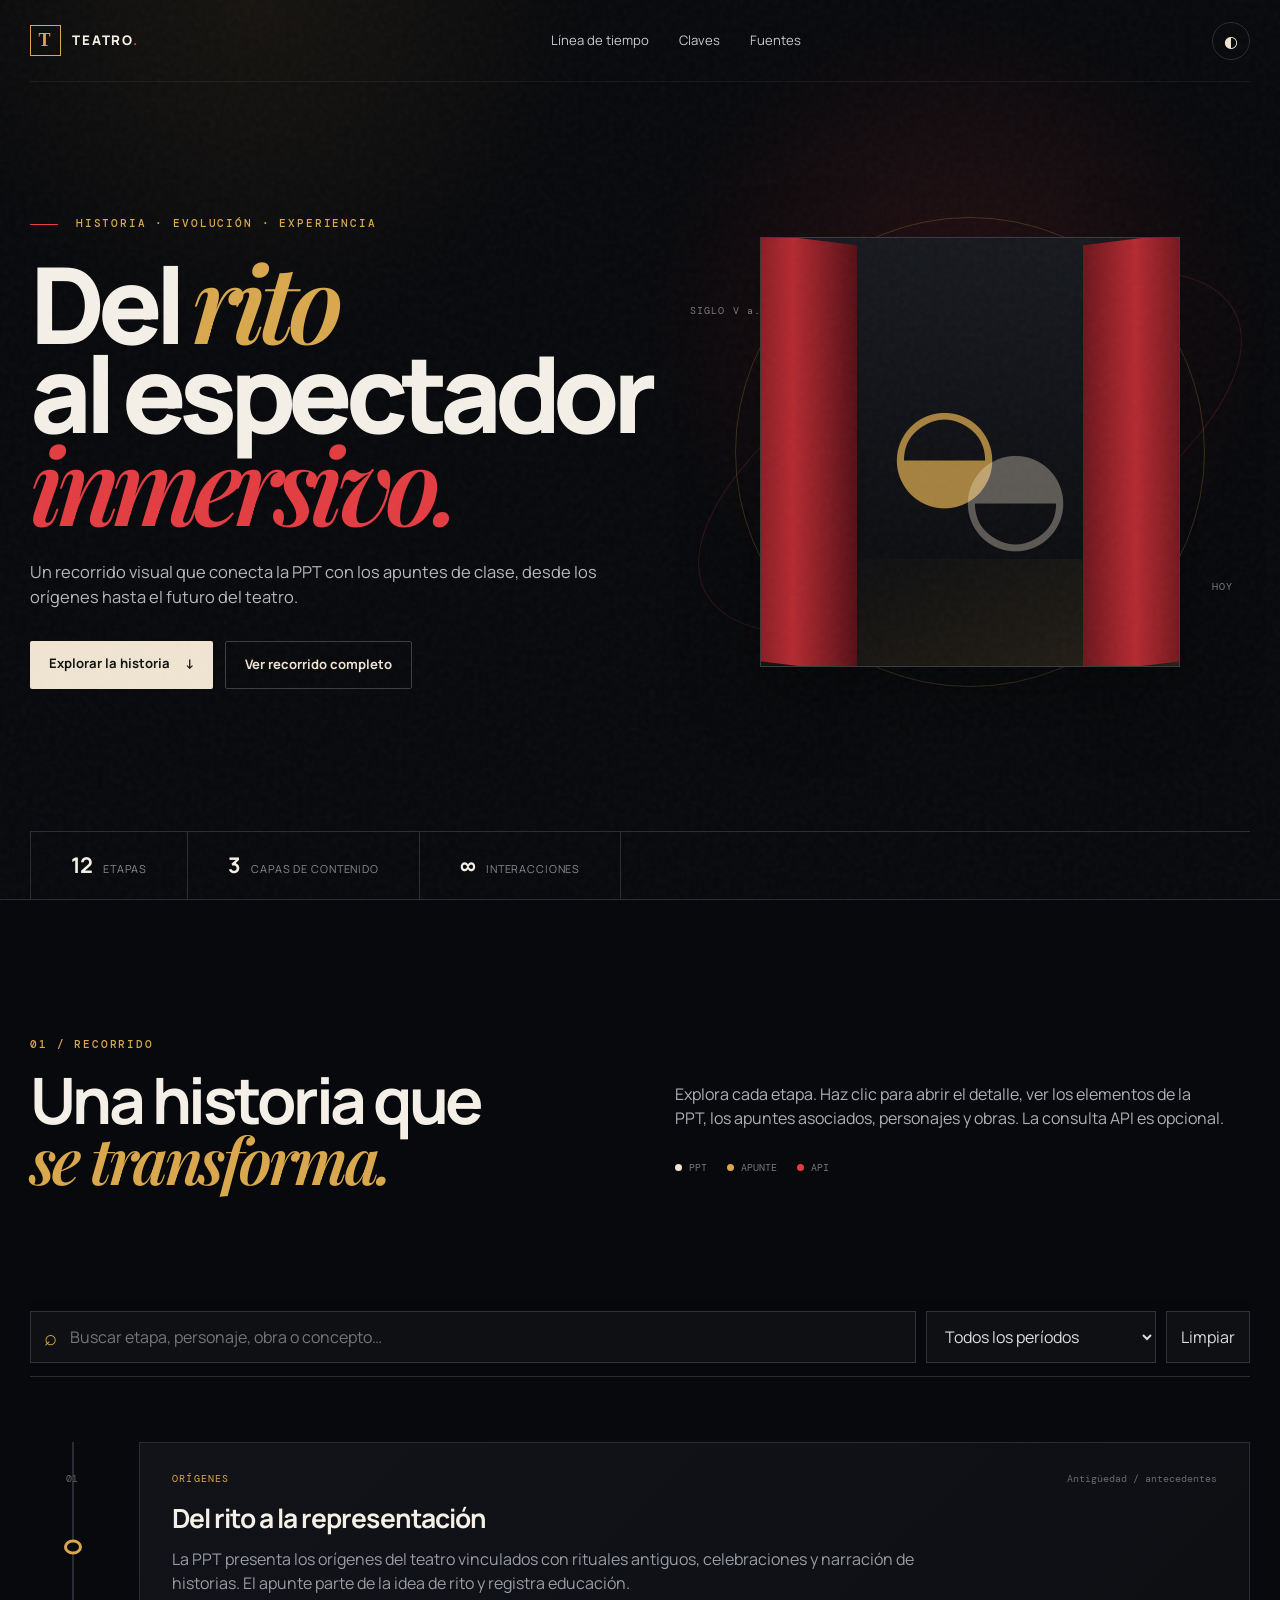
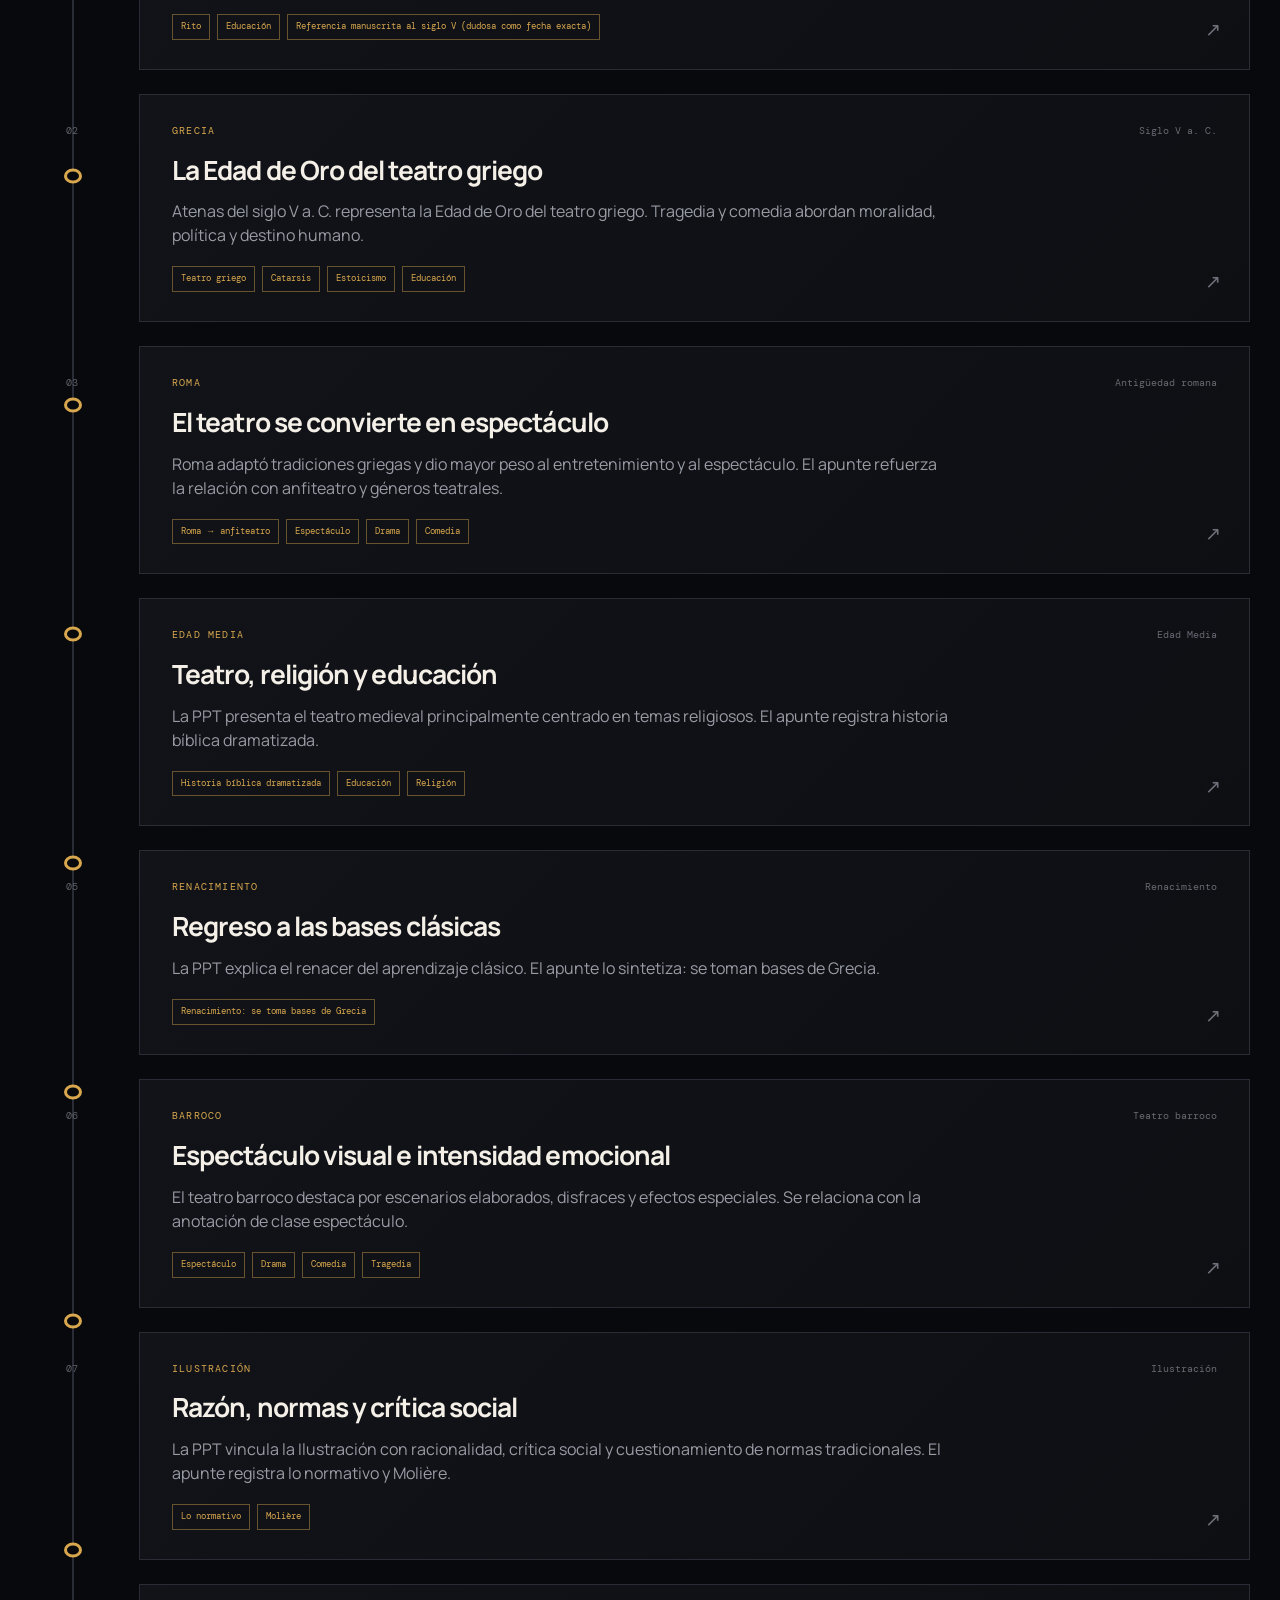
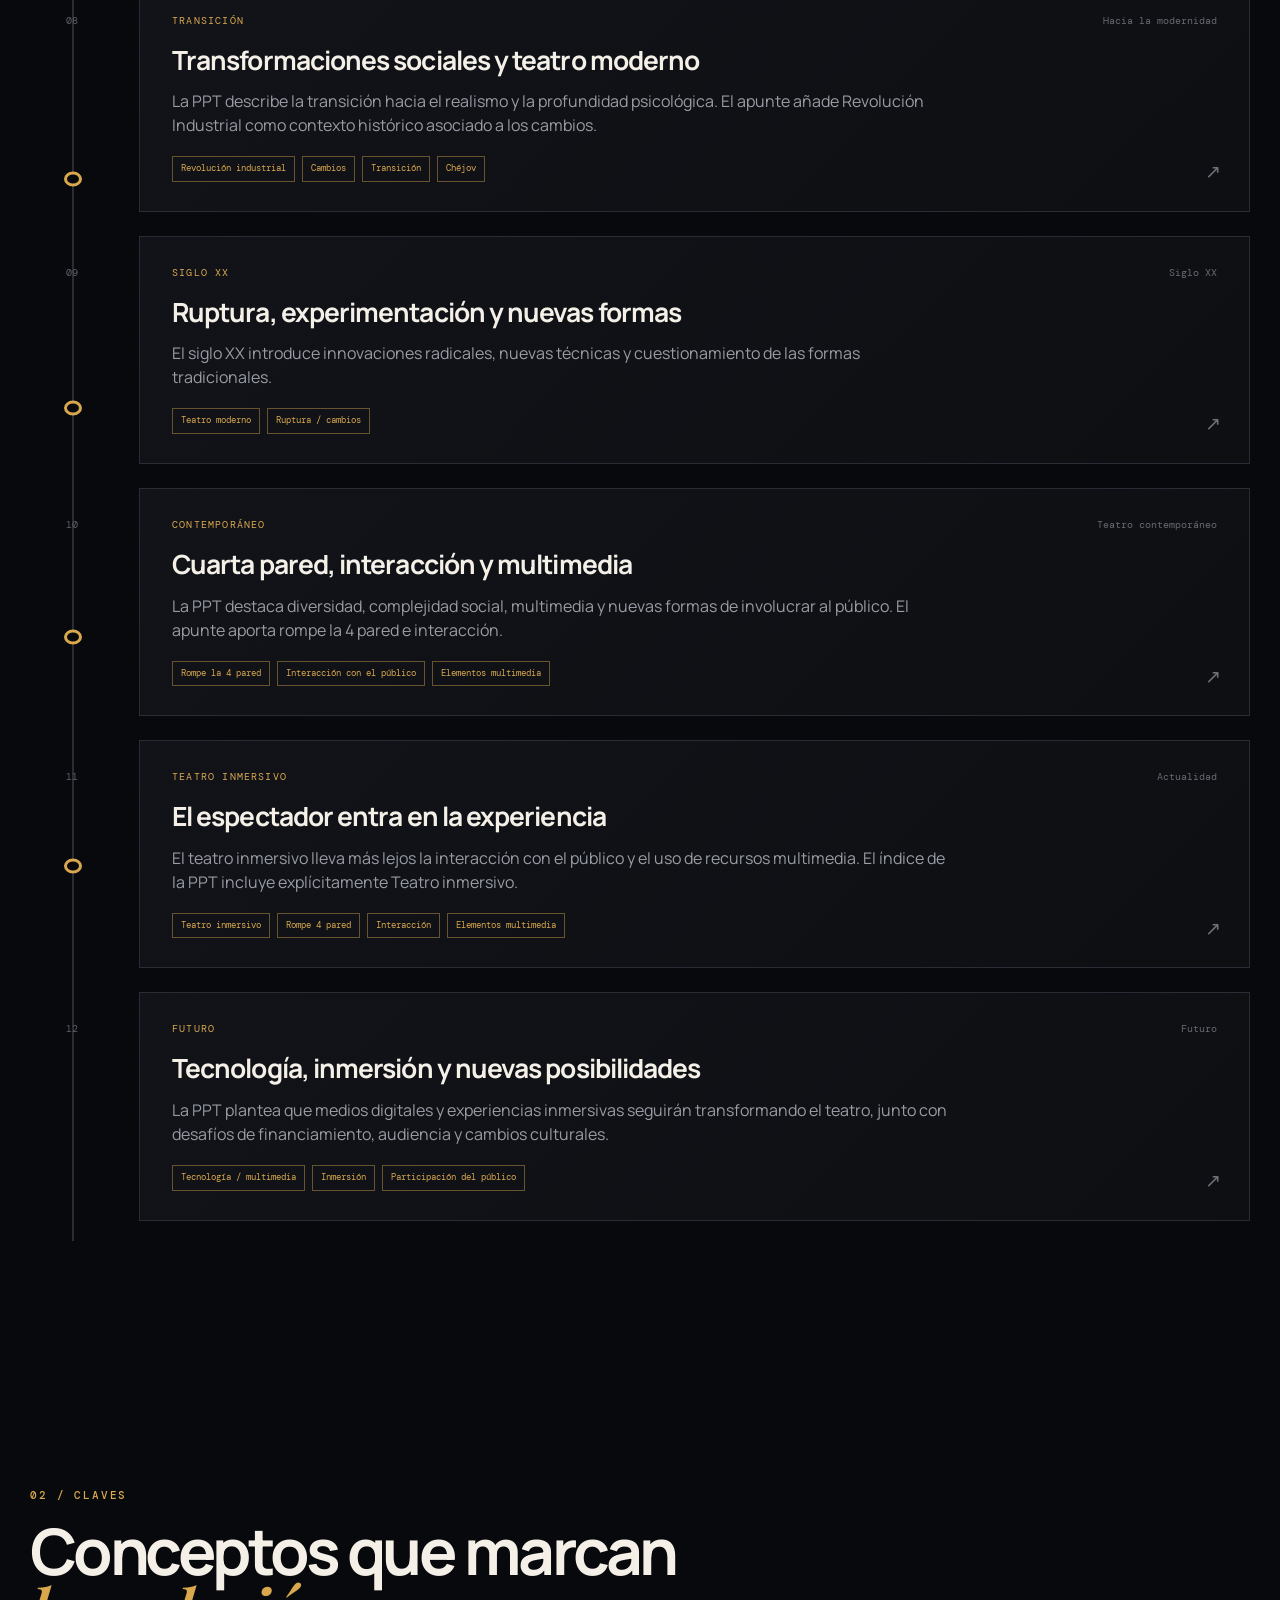
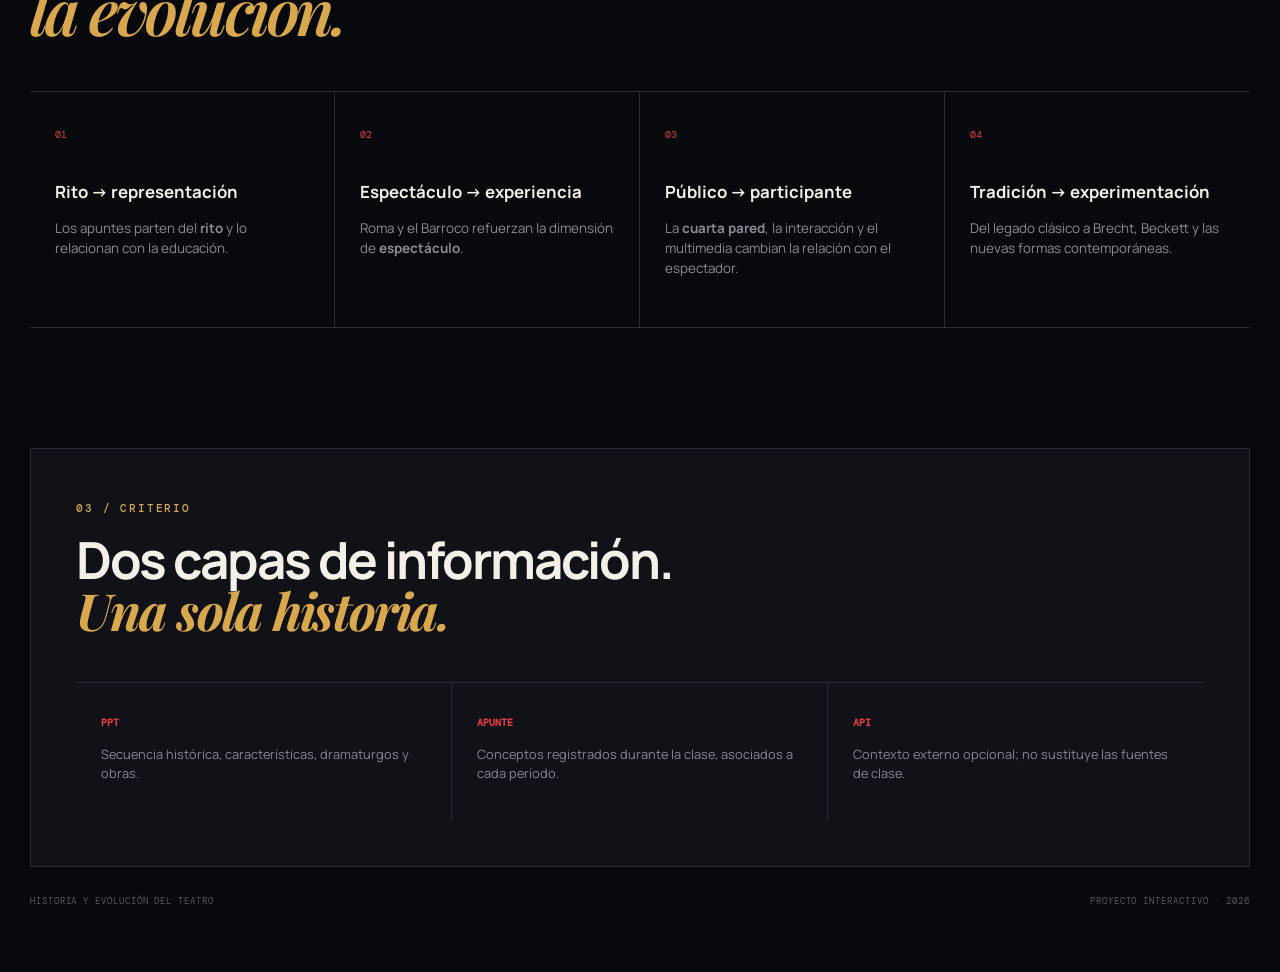
==== index.html @ 328ebe84 "Conectar nueva interfaz con motor interactivo profesional" ====
<!doctype html>
<html lang="es">
<head><meta charset="utf-8"><meta name="viewport" content="width=device-width,initial-scale=1"><meta name="theme-color" content="#0b0d12"><meta name="description" content="Línea de tiempo interactiva sobre la historia y evolución del teatro."><title>Teatro · Historia y evolución</title><link rel="stylesheet" href="styles.css"></head>
<body><div class="noise"></div>
<header class="hero"><nav class="nav wrap"><a class="brand" href="#inicio"><span class="brand-mark">T</span><span>TEATRO<span class="brand-dot">.</span></span></a><div class="nav-links"><a href="#linea">Línea de tiempo</a><a href="#claves">Claves</a><a href="#fuentes">Fuentes</a></div><button class="theme-btn" id="themeBtn">◐</button></nav><div class="hero-inner wrap" id="inicio"><div class="hero-copy"><div class="kicker"><span></span> HISTORIA · EVOLUCIÓN · EXPERIENCIA</div><h1>Del <em>rito</em><br>al espectador<br><strong>inmersivo.</strong></h1><p>Un recorrido visual que conecta la PPT con los apuntes de clase, desde los orígenes hasta el futuro del teatro.</p><div class="hero-actions"><a class="primary" href="#linea">Explorar la historia <span>↓</span></a><button class="secondary" id="startBtn">Ver recorrido completo</button></div></div><div class="hero-art" aria-hidden="true"><div class="orbit orbit-a"></div><div class="orbit orbit-b"></div><div class="stage"><div class="curtain left"></div><div class="curtain right"></div><div class="mask mask-1">◒</div><div class="mask mask-2">◓</div><div class="stage-floor"></div></div><div class="art-label label-a">SIGLO V a. C.</div><div class="art-label label-b">HOY</div></div></div><div class="hero-meta wrap"><div><b>12</b><span>etapas</span></div><div><b>3</b><span>capas de contenido</span></div><div><b>∞</b><span>interacciones</span></div></div></header>
<main><section class="intro wrap" id="linea"><div><span class="section-no">01 / RECORRIDO</span><h2>Una historia que<br><em>se transforma.</em></h2></div><div class="intro-text"><p>Explora cada etapa. Haz clic para abrir el detalle, ver los elementos de la PPT, los apuntes asociados, personajes y obras. La consulta API es opcional.</p><div class="legend"><span><i class="dot ppt"></i>PPT</span><span><i class="dot note"></i>Apunte</span><span><i class="dot link"></i>API</span></div></div></section>
<section class="explorer wrap"><div class="toolbar"><div class="search-box"><span>⌕</span><input id="search" type="search" placeholder="Buscar etapa, personaje, obra o concepto…"></div><select id="periodFilter"><option value="all">Todos los períodos</option></select><button class="clear-btn" id="clearBtn">Limpiar</button></div><div class="timeline-shell"><div class="timeline-track"><div class="track-line"></div><div class="track-progress" id="trackProgress"></div><div id="markers"></div></div><div id="cards" class="timeline-list"></div></div><div id="empty" class="empty" hidden><span>∅</span><h3>No encontramos ese concepto</h3><p>Prueba con Grecia, Molière, Chéjov, cuarta pared o inmersivo.</p></div></section>
<section class="claves wrap" id="claves"><div class="section-head"><span class="section-no">02 / CLAVES</span><h2>Conceptos que marcan<br><em>la evolución.</em></h2></div><div class="key-grid"><article><span class="key-icon">01</span><h3>Rito → representación</h3><p>Los apuntes parten del <strong>rito</strong> y lo relacionan con la educación.</p></article><article><span class="key-icon">02</span><h3>Espectáculo → experiencia</h3><p>Roma y el Barroco refuerzan la dimensión de <strong>espectáculo</strong>.</p></article><article><span class="key-icon">03</span><h3>Público → participante</h3><p>La <strong>cuarta pared</strong>, la interacción y el multimedia cambian la relación con el espectador.</p></article><article><span class="key-icon">04</span><h3>Tradición → experimentación</h3><p>Del legado clásico a Brecht, Beckett y las nuevas formas contemporáneas.</p></article></div></section>
<section class="sources wrap" id="fuentes"><div class="source-card"><span class="section-no">03 / CRITERIO</span><h2>Dos capas de información.<br><em>Una sola historia.</em></h2><div class="source-cols"><div><b>PPT</b><p>Secuencia histórica, características, dramaturgos y obras.</p></div><div><b>APUNTE</b><p>Conceptos registrados durante la clase, asociados a cada período.</p></div><div><b>API</b><p>Contexto externo opcional; no sustituye las fuentes de clase.</p></div></div></div><footer><span>HISTORIA Y EVOLUCIÓN DEL TEATRO</span><span>PROYECTO INTERACTIVO · 2026</span></footer></section></main>
<div id="modal" class="modal" aria-hidden="true"><div class="modal-box"><button id="close" class="close">×</button><div id="modalContent"></div></div></div><script src="app.js.tmp"></script></body></html>
---- styles.css ----
@import url('https://fonts.googleapis.com/css2?family=DM+Mono:wght@400;500&family=Manrope:wght@400;500;600;700;800&family=Playfair+Display:ital,wght@0,600;0,700;1,600;1,700&display=swap');
:root{--bg:#08090c;--panel:#101217;--panel2:#151820;--ink:#f4f0e8;--muted:#a7a9b1;--line:#292c34;--red:#e33d42;--gold:#d9a84e;--cream:#f0e5d2;--green:#83b89a;--max:1220px;--shadow:0 25px 70px rgba(0,0,0,.35)}
*{box-sizing:border-box}html{scroll-behavior:smooth}body{margin:0;background:var(--bg);color:var(--ink);font-family:Manrope,system-ui,sans-serif;line-height:1.5}.noise{position:fixed;inset:0;pointer-events:none;opacity:.035;z-index:20;background-image:url("data:image/svg+xml,%3Csvg viewBox='0 0 180 180' xmlns='http://www.w3.org/2000/svg'%3E%3Cfilter id='n'%3E%3CfeTurbulence type='fractalNoise' baseFrequency='.85' numOctaves='4' stitchTiles='stitch'/%3E%3C/filter%3E%3Crect width='100%25' height='100%25' filter='url(%23n)'/%3E%3C/svg%3E")}.wrap{width:min(var(--max),calc(100% - 48px));margin:auto}a{color:inherit;text-decoration:none}button,input,select{font:inherit}.hero{min-height:100vh;background:radial-gradient(circle at 75% 36%,rgba(227,61,66,.14),transparent 28%),radial-gradient(circle at 20% 0%,rgba(217,168,78,.07),transparent 25%);border-bottom:1px solid var(--line);position:relative;overflow:hidden}.nav{height:82px;display:flex;align-items:center;justify-content:space-between;border-bottom:1px solid rgba(255,255,255,.06)}.brand{display:flex;align-items:center;gap:11px;font-weight:800;letter-spacing:.14em;font-size:.83rem}.brand-mark{display:grid;place-items:center;width:31px;height:31px;border:1px solid var(--gold);color:var(--gold);font-family:Georgia,serif;font-size:18px}.brand-dot{color:var(--red)}.nav-links{display:flex;gap:30px;color:#c7c8ce;font-size:.82rem}.nav-links a:hover{color:var(--gold)}.theme-btn{border:1px solid var(--line);background:transparent;color:var(--cream);border-radius:50%;width:38px;height:38px;cursor:pointer}.hero-inner{min-height:calc(100vh - 160px);display:grid;grid-template-columns:1.05fr .95fr;align-items:center;gap:40px}.kicker,.section-no{font-family:'DM Mono',monospace;font-size:.68rem;letter-spacing:.17em;color:var(--gold);font-weight:500}.kicker span{display:inline-block;width:28px;height:1px;background:var(--red);vertical-align:middle;margin-right:9px}.hero h1{font-size:clamp(4rem,8.3vw,8.2rem);line-height:.84;letter-spacing:-.07em;margin:25px 0 30px;font-weight:800}.hero h1 em,.hero h1 strong{font-family:'Playfair Display',Georgia,serif;font-weight:600}.hero h1 em{color:var(--gold)}.hero h1 strong{color:var(--red);font-style:italic}.hero-copy>p{max-width:620px;color:#b7b8bf;font-size:1.03rem}.hero-actions{display:flex;gap:12px;flex-wrap:wrap;margin-top:32px}.primary,.secondary{padding:13px 19px;border-radius:2px;cursor:pointer;font-weight:700;font-size:.82rem}.primary{background:var(--cream);color:#111}.primary span{margin-left:12px}.secondary{background:transparent;color:var(--cream);border:1px solid #3a3d44}.secondary:hover{border-color:var(--gold)}.hero-art{height:570px;position:relative;display:grid;place-items:center}.stage{width:min(420px,75%);height:430px;position:relative;border:1px solid #393b41;background:linear-gradient(180deg,#17191e,#090a0d);box-shadow:var(--shadow);overflow:hidden}.curtain{position:absolute;top:0;width:28%;height:100%;background:linear-gradient(90deg,#6d161d,#b52a31 45%,#541016);z-index:2}.curtain.left{left:-5%;transform:skewY(7deg)}.curtain.right{right:-5%;transform:skewY(-7deg)}.mask{position:absolute;z-index:1;font-family:Georgia,serif;font-size:125px;color:var(--gold);opacity:.75}.mask-1{left:31%;top:28%}.mask-2{left:48%;top:38%;color:#eee3cf;opacity:.35}.stage-floor{position:absolute;bottom:0;left:0;right:0;height:25%;background:linear-gradient(160deg,transparent,#252017)}.orbit{position:absolute;border:1px solid rgba(217,168,78,.24);border-radius:50%;width:470px;height:470px;animation:spin 20s linear infinite}.orbit-b{width:600px;height:260px;transform:rotate(-28deg);border-color:rgba(227,61,66,.2);animation-duration:26s;animation-direction:reverse}.art-label{position:absolute;font-family:'DM Mono';font-size:.62rem;color:#777;letter-spacing:.12em}.label-a{top:24%;left:0}.label-b{bottom:25%;right:3%}@keyframes spin{to{transform:rotate(360deg)}}.hero-meta{display:flex;border-top:1px solid var(--line);position:absolute;bottom:0;left:50%;transform:translateX(-50%)}.hero-meta div{padding:17px 40px 18px;border-right:1px solid var(--line);display:flex;gap:10px;align-items:baseline}.hero-meta div:first-child{border-left:1px solid var(--line)}.hero-meta b{font-size:1.35rem}.hero-meta span{font-size:.68rem;color:#898b93;text-transform:uppercase;letter-spacing:.08em}.intro{display:grid;grid-template-columns:1fr 1fr;gap:70px;padding:130px 0 90px}.intro h2,.section-head h2{font-size:clamp(2.8rem,5vw,5rem);line-height:.92;letter-spacing:-.055em;margin:17px 0}.intro h2 em,.section-head h2 em{font-family:'Playfair Display';font-weight:600;color:var(--gold)}.intro-text{padding-top:36px;color:#aeb0b8;max-width:550px}.legend{display:flex;gap:20px;margin-top:30px;flex-wrap:wrap;font-family:'DM Mono';font-size:.64rem;text-transform:uppercase;color:#777}.legend span{display:flex;align-items:center;gap:7px}.dot{width:7px;height:7px;border-radius:50%;display:inline-block}.ppt{background:var(--cream)}.note{background:var(--gold)}.link{background:var(--red)}.explorer{padding-bottom:120px}.toolbar{display:grid;grid-template-columns:1fr 230px auto;gap:10px;position:sticky;top:0;z-index:10;padding:13px 0;background:rgba(8,9,12,.9);backdrop-filter:blur(14px);border-bottom:1px solid var(--line)}.search-box{display:flex;align-items:center;border:1px solid #30333b;background:#0e1014}.search-box span{font-size:1.4rem;padding-left:13px;color:var(--gold)}.search-box input{width:100%;border:0;outline:0;background:transparent;color:#fff;padding:13px}.toolbar select,.clear-btn{background:#0e1014;color:#ddd;border:1px solid #30333b;padding:0 14px;outline:0}.clear-btn{cursor:pointer}.timeline-shell{position:relative;padding:65px 0 20px}.timeline-track{position:absolute;left:42px;top:65px;bottom:0;width:2px}.track-line,.track-progress{position:absolute;inset:0;background:#292c34}.track-progress{height:0;background:linear-gradient(var(--red),var(--gold));transition:height .4s}.marker{position:absolute;left:50%;transform:translate(-50%,-50%);width:15px;height:15px;border-radius:50%;background:var(--bg);border:3px solid var(--gold);z-index:2;transition:.3s}.marker.active{background:var(--red);box-shadow:0 0 0 7px rgba(227,61,66,.13)}.timeline-list{display:flex;flex-direction:column;gap:24px}.timeline-item{display:grid;grid-template-columns:84px 1fr;gap:25px;position:relative}.timeline-index{font-family:'DM Mono';font-size:.62rem;color:#5e6068;padding-top:30px;text-align:center}.card{background:linear-gradient(135deg,#111318,#0d0f13);border:1px solid #292c34;padding:29px 32px;position:relative;cursor:pointer;transition:.35s;min-height:205px}.card:before{content:'';position:absolute;left:-1px;top:-1px;bottom:-1px;width:3px;background:linear-gradient(var(--red),var(--gold));transform:scaleY(0);transform-origin:top;transition:.35s}.card:hover{transform:translateX(7px);border-color:#4a4d56;box-shadow:var(--shadow)}.card:hover:before{transform:scaleY(1)}.card-top{display:flex;justify-content:space-between;gap:20px;align-items:center}.period{font-family:'DM Mono';font-size:.62rem;letter-spacing:.12em;text-transform:uppercase;color:var(--gold)}.date{font-family:'DM Mono';font-size:.62rem;color:#676a72}.card h3{font-size:1.65rem;letter-spacing:-.035em;margin:12px 0 9px}.card p{color:#999ca5;margin:0;max-width:780px}.chips{display:flex;gap:7px;flex-wrap:wrap;margin-top:19px}.chip{font-family:'DM Mono';font-size:.57rem;border:1px solid #30333b;padding:5px 8px;color:#8f929b}.chip.note-chip{border-color:#67542e;color:var(--gold)}.arrow{position:absolute;right:28px;bottom:25px;color:#6d7078;font-size:1.2rem}.empty{text-align:center;padding:70px 0}.empty span{font-size:3rem;color:var(--gold)}.empty h3{margin-bottom:5px}.empty p{color:#777}.claves{padding:120px 0}.section-head{margin-bottom:50px}.key-grid{display:grid;grid-template-columns:repeat(4,1fr);border-top:1px solid var(--line);border-bottom:1px solid var(--line)}.key-grid article{padding:28px 25px 35px;border-right:1px solid var(--line)}.key-grid article:last-child{border-right:0}.key-icon{font-family:'DM Mono';font-size:.62rem;color:var(--red)}.key-grid h3{font-size:1.05rem;margin:35px 0 12px}.key-grid p{font-size:.84rem;color:#898c95}.sources{padding-bottom:35px}.source-card{background:var(--panel);border:1px solid var(--line);padding:45px}.source-card h2{font-size:clamp(2rem,4vw,3.6rem);line-height:1;margin:16px 0 45px;letter-spacing:-.04em}.source-card h2 em{font-family:'Playfair Display';color:var(--gold)}.source-cols{display:grid;grid-template-columns:repeat(3,1fr);border-top:1px solid var(--line)}.source-cols div{padding:25px;border-right:1px solid var(--line)}.source-cols div:last-child{border:0}.source-cols b{font-family:'DM Mono';font-size:.65rem;color:var(--red)}.source-cols p{color:#858891;font-size:.8rem}.sources footer{display:flex;justify-content:space-between;padding:28px 0;color:#565962;font-family:'DM Mono';font-size:.58rem;letter-spacing:.1em}.modal{display:none;position:fixed;inset:0;background:rgba(0,0,0,.82);z-index:50;padding:20px;backdrop-filter:blur(10px)}.modal.open{display:grid;place-items:center}.modal-box{width:min(850px,100%);max-height:90vh;overflow:auto;background:#101217;border:1px solid #3a3d44;box-shadow:var(--shadow);padding:45px;position:relative}.close{position:absolute;right:18px;top:12px;background:none;border:0;color:#aaa;font-size:2rem;cursor:pointer}.modal-box .modal-date{font-family:'DM Mono';color:var(--gold);font-size:.65rem;letter-spacing:.12em}.modal-box h2{font-size:2.4rem;line-height:1;margin:12px 45px 16px 0}.modal-box .lead{color:#b0b2ba;font-size:1rem}.detail-grid{display:grid;grid-template-columns:1fr 1fr;gap:35px;margin-top:35px}.detail-grid h4{font-family:'DM Mono';font-size:.62rem;letter-spacing:.12em;color:var(--red);margin-bottom:12px}.detail-grid ul{padding-left:18px;color:#aaa;line-height:1.7}.note-box{margin-top:30px;padding:18px 20px;border:1px solid #57472b;background:rgba(217,168,78,.05)}.note-box strong{font-family:'DM Mono';font-size:.62rem;color:var(--gold)}.note-box p{color:#bbb;margin-bottom:0}.api-btn{margin-top:25px;padding:11px 15px;background:var(--cream);color:#111;border:0;font-weight:700;cursor:pointer}.api-result{margin-top:15px;padding:15px;background:#0b0d10;color:#999;font-size:.8rem}.api-result a{color:var(--gold)}body.light{--bg:#f3eee4;--panel:#e9e3d7;--panel2:#fff;--ink:#171615;--muted:#68635b;--line:#d2cabd}body.light .hero{background:radial-gradient(circle at 75% 36%,rgba(227,61,66,.08),transparent 28%)}body.light .nav{border-color:#d7d0c4}body.light .search-box,body.light .toolbar select,body.light .clear-btn{background:#eee9df;color:#222}body.light .card{background:#eee9df}body.light .source-card{background:#e9e3d7}
@media(max-width:900px){.hero-inner{grid-template-columns:1fr;min-height:auto;padding:80px 0 130px}.hero-art{height:420px;order:-1}.hero h1{font-size:clamp(4rem,15vw,7rem)}.hero-meta{width:100%;justify-content:center}.hero-meta div{padding:15px 18px}.intro{grid-template-columns:1fr;gap:10px;padding-top:90px}.intro-text{padding-top:0}.key-grid{grid-template-columns:1fr 1fr}.source-cols{grid-template-columns:1fr}.source-cols div{border-right:0;border-bottom:1px solid var(--line)}.nav-links{display:none}}
@media(max-width:620px){.wrap{width:min(100% - 28px,var(--max))}.hero{min-height:auto}.hero-inner{padding:60px 0 120px}.hero-art{height:300px}.stage{height:280px;width:72%}.mask{font-size:80px}.orbit{width:320px;height:320px}.hero h1{font-size:4rem}.hero-meta{display:none}.toolbar{grid-template-columns:1fr}.timeline-track{left:17px}.timeline-item{grid-template-columns:35px 1fr;gap:15px}.timeline-index{font-size:.55rem}.card{padding:23px 20px}.card h3{font-size:1.3rem}.arrow{right:17px}.key-grid{grid-template-columns:1fr}.key-grid article{border-right:0;border-bottom:1px solid var(--line)}.source-card{padding:28px 22px}.modal-box{padding:30px 22px}.detail-grid{grid-template-columns:1fr}.nav{height:70px}.claves{padding:90px 0}}
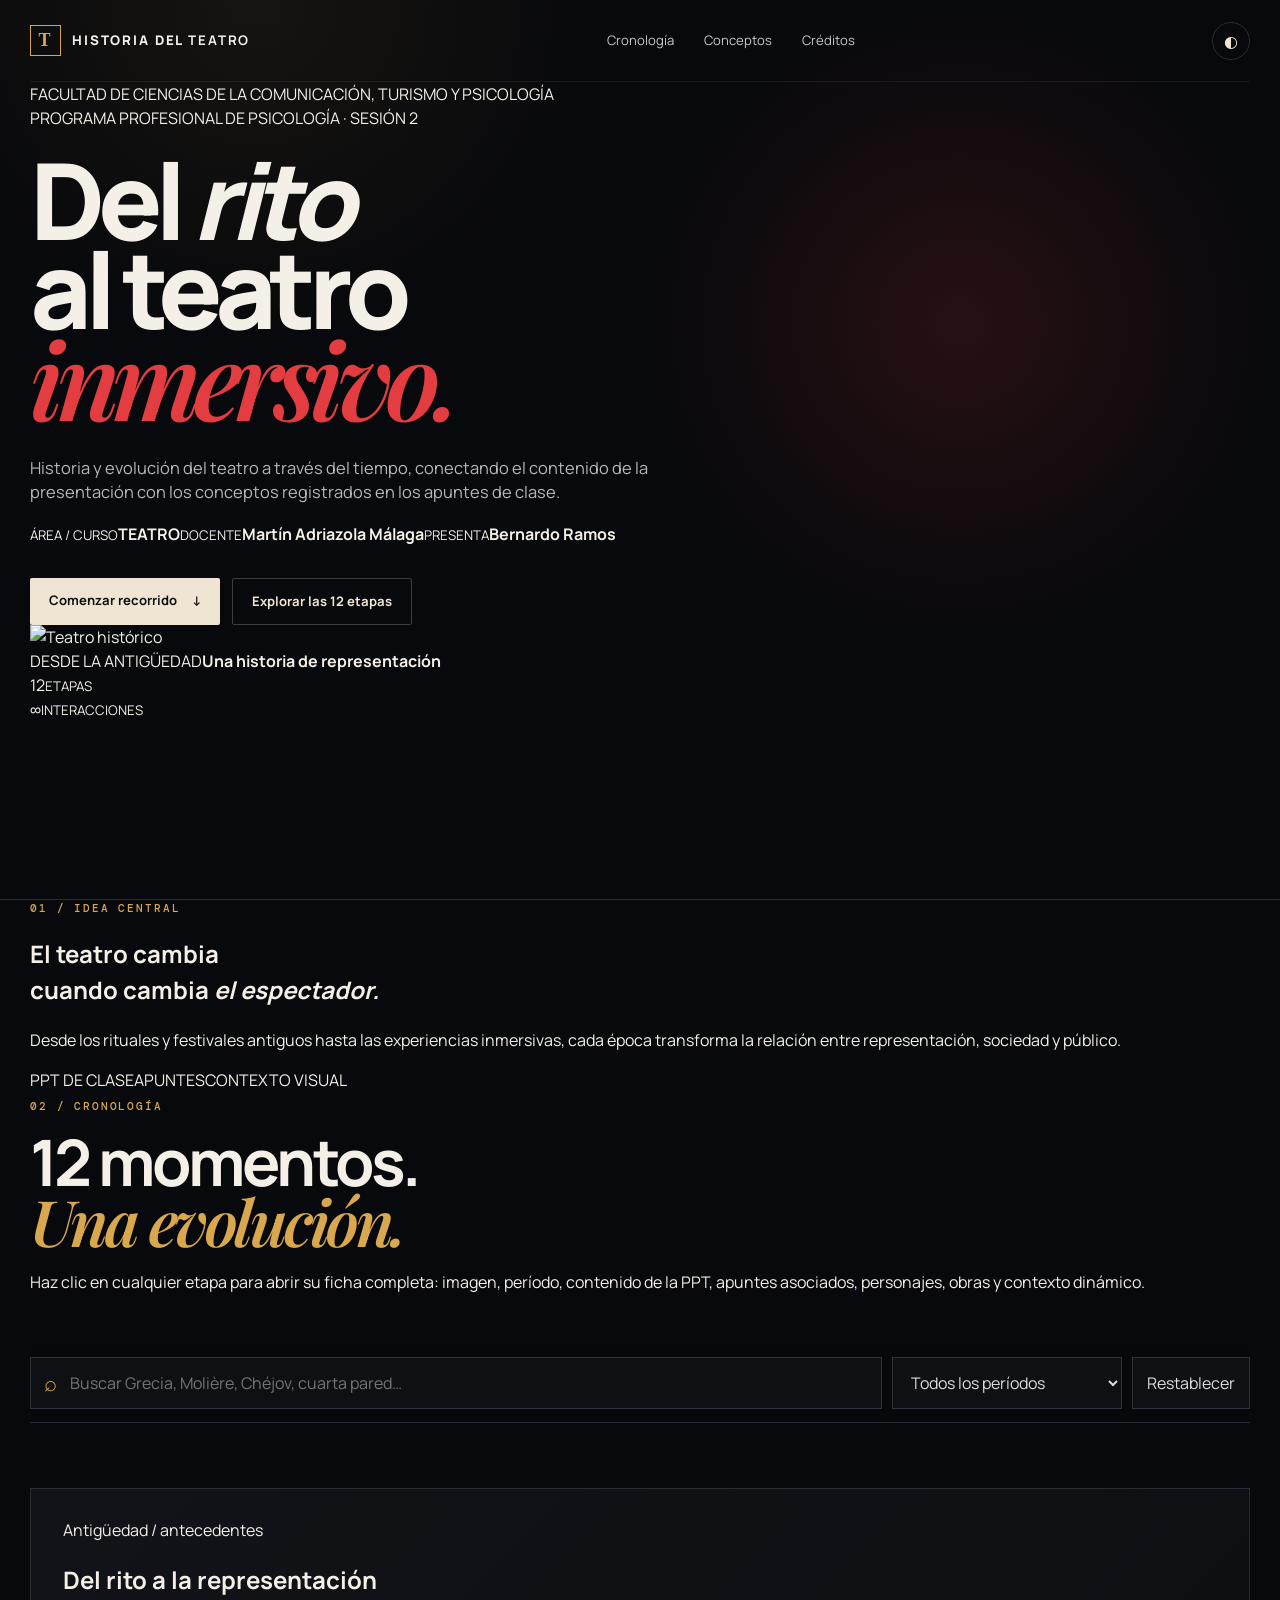
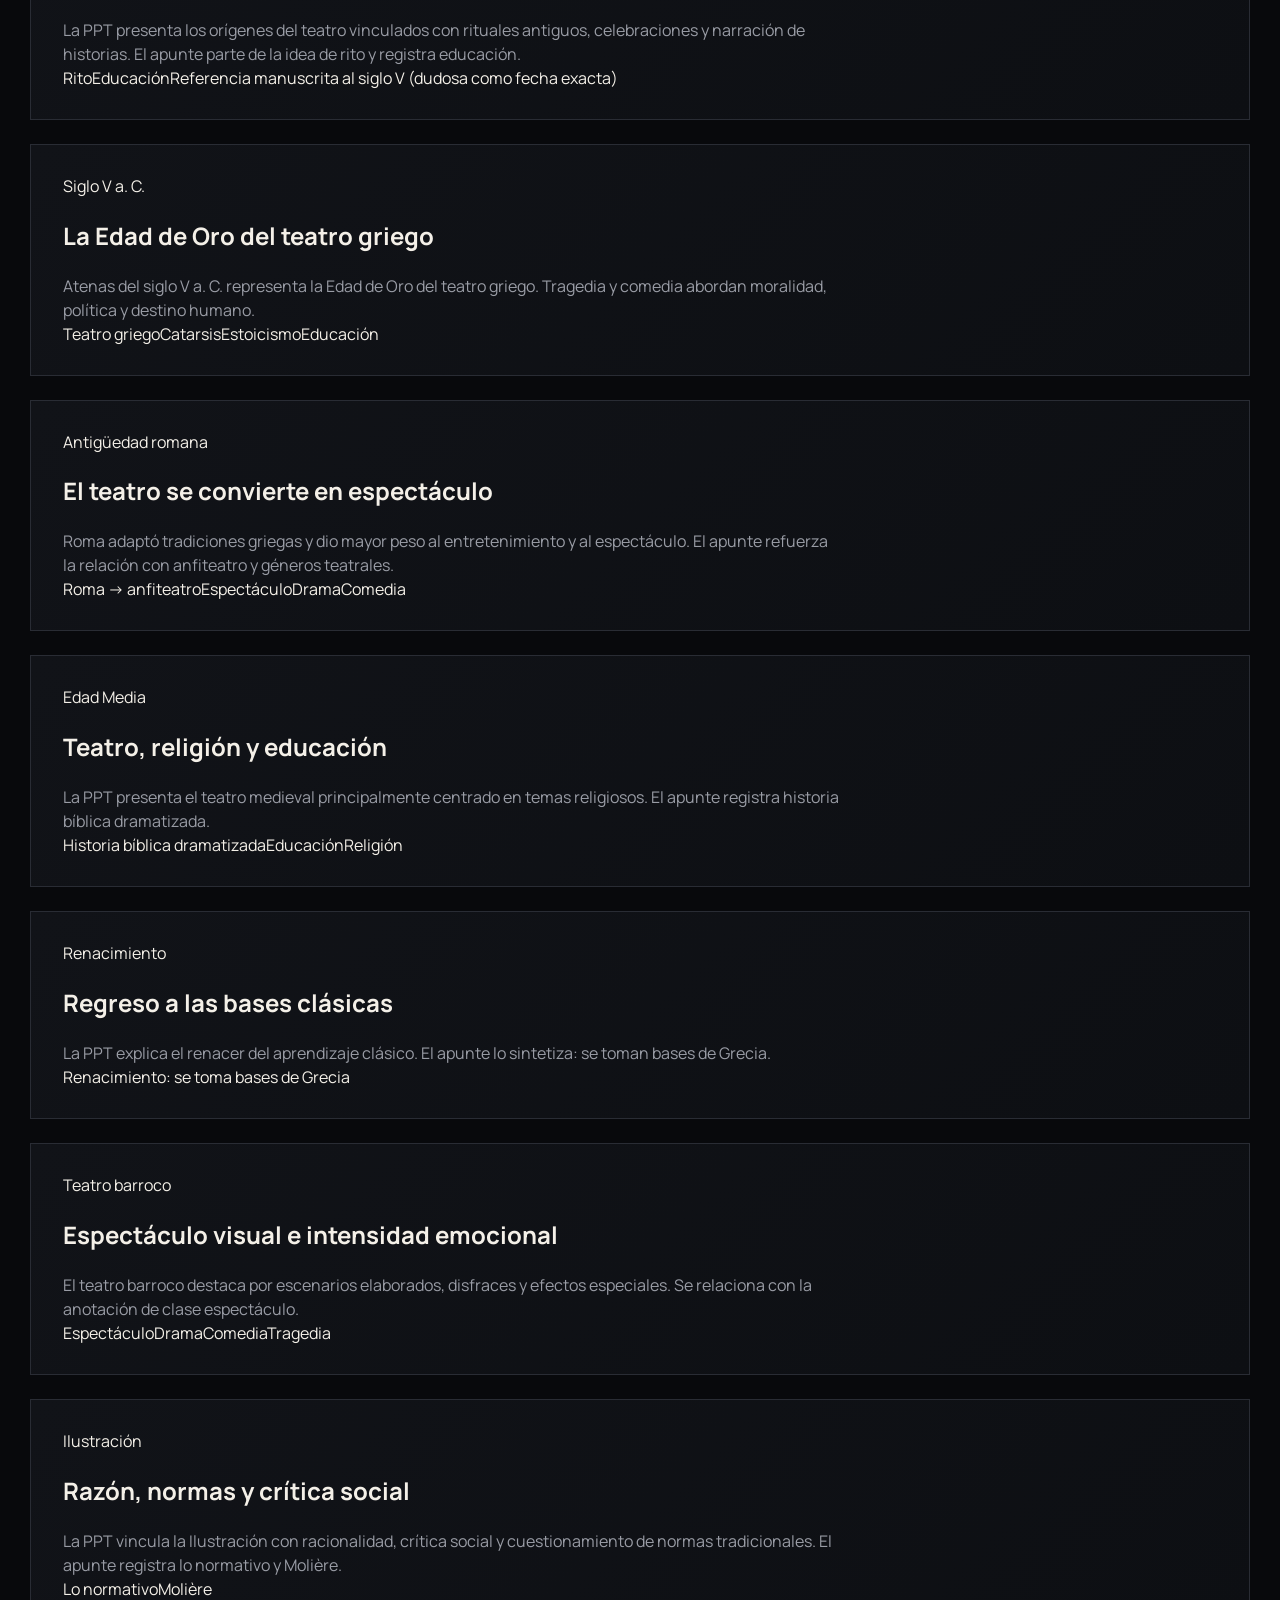
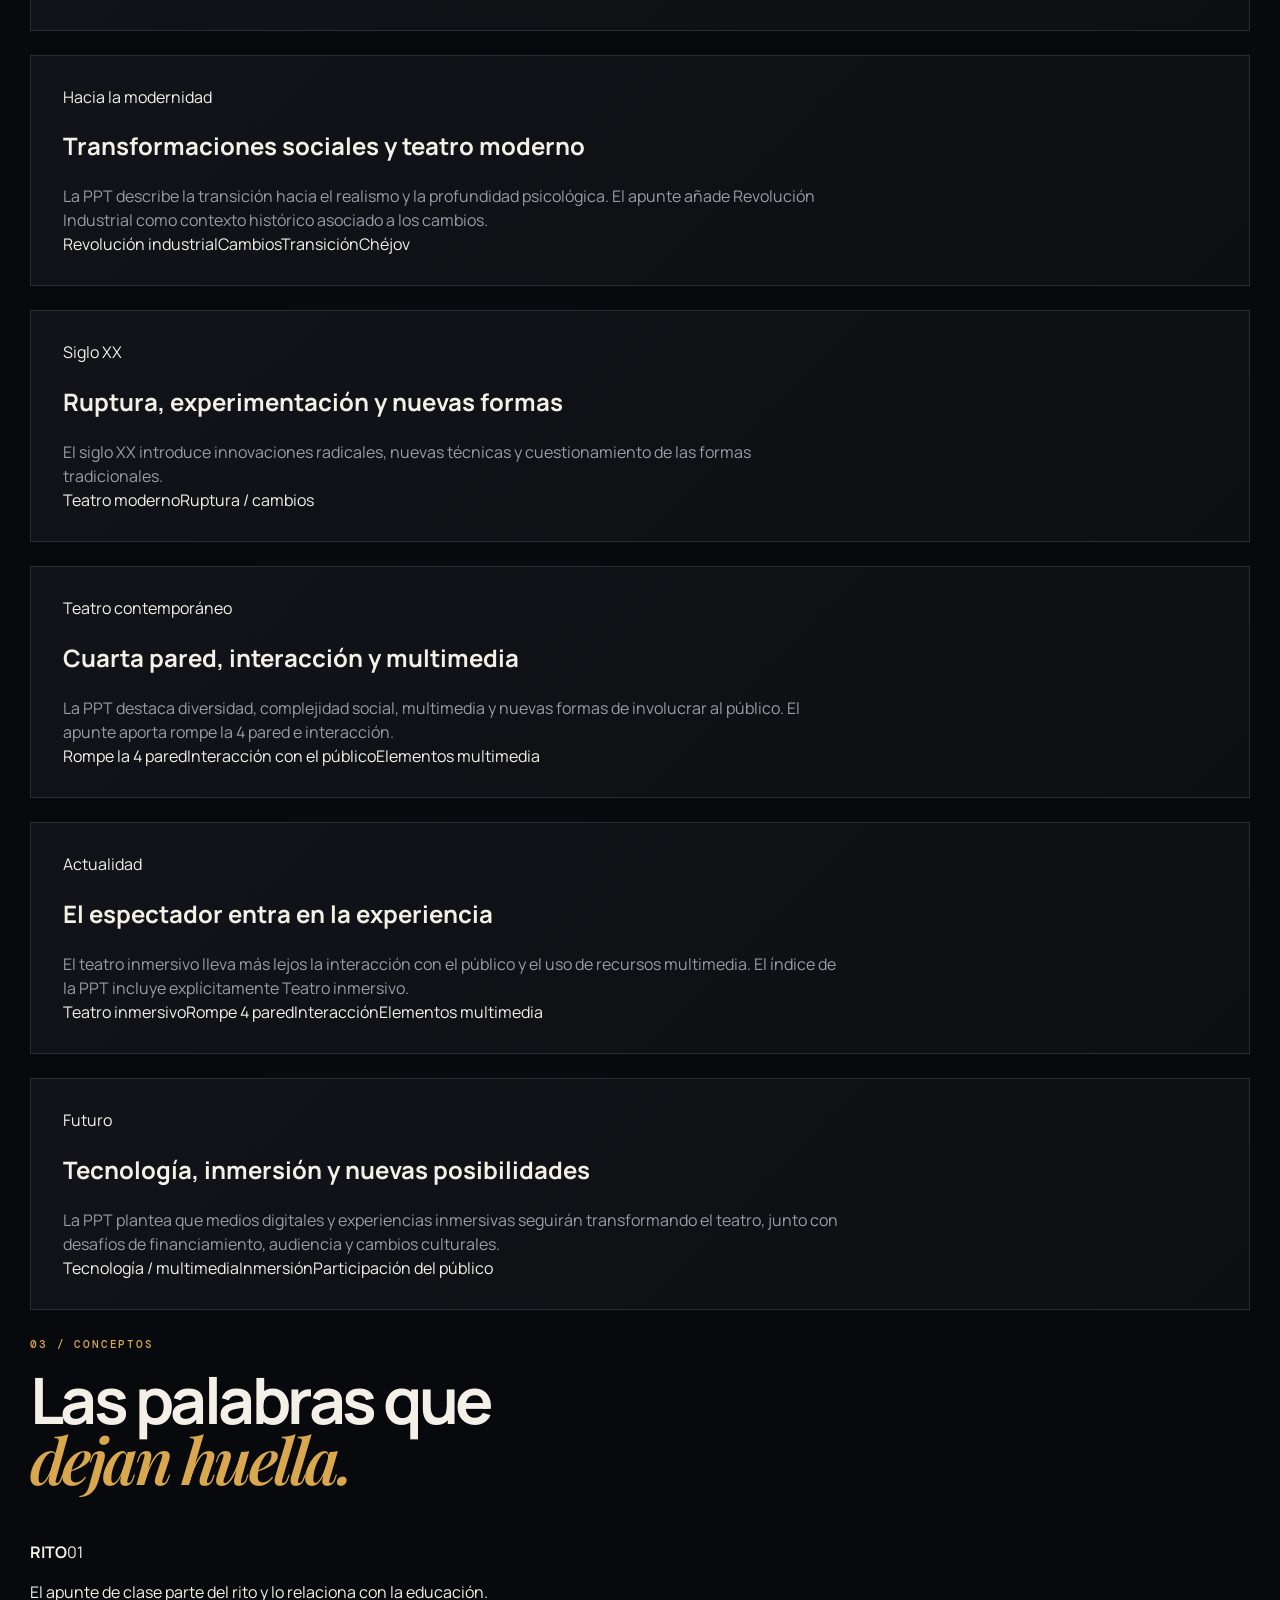
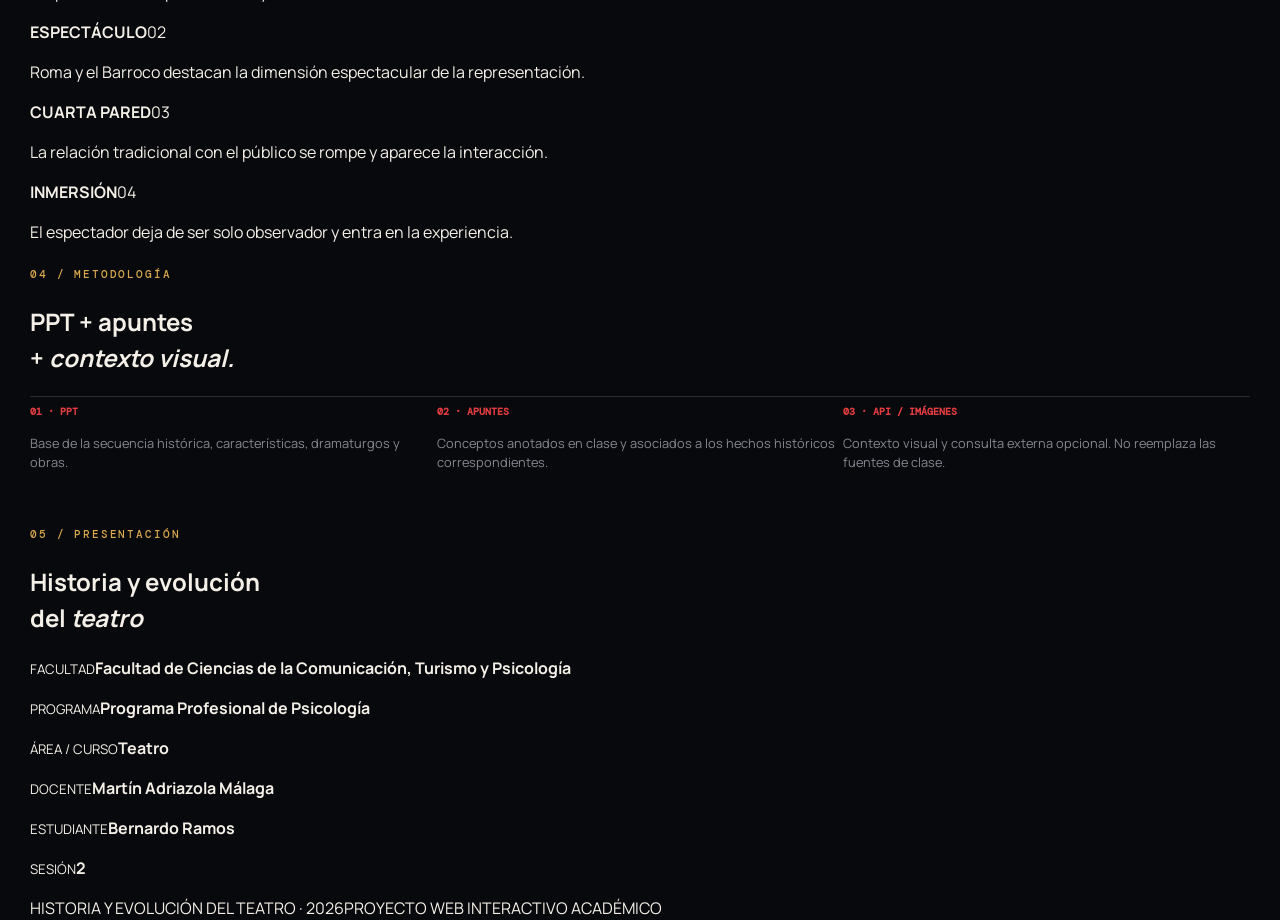
==== commit b0f20d4a: "Rediseño visual con identidad académica e imágenes" ====
--- a/index.html
+++ b/index.html
@@ -1,10 +1,37 @@
 <!doctype html>
 <html lang="es">
-<head><meta charset="utf-8"><meta name="viewport" content="width=device-width,initial-scale=1"><meta name="theme-color" content="#0b0d12"><meta name="description" content="Línea de tiempo interactiva sobre la historia y evolución del teatro."><title>Teatro · Historia y evolución</title><link rel="stylesheet" href="styles.css"></head>
-<body><div class="noise"></div>
-<header class="hero"><nav class="nav wrap"><a class="brand" href="#inicio"><span class="brand-mark">T</span><span>TEATRO<span class="brand-dot">.</span></span></a><div class="nav-links"><a href="#linea">Línea de tiempo</a><a href="#claves">Claves</a><a href="#fuentes">Fuentes</a></div><button class="theme-btn" id="themeBtn">◐</button></nav><div class="hero-inner wrap" id="inicio"><div class="hero-copy"><div class="kicker"><span></span> HISTORIA · EVOLUCIÓN · EXPERIENCIA</div><h1>Del <em>rito</em><br>al espectador<br><strong>inmersivo.</strong></h1><p>Un recorrido visual que conecta la PPT con los apuntes de clase, desde los orígenes hasta el futuro del teatro.</p><div class="hero-actions"><a class="primary" href="#linea">Explorar la historia <span>↓</span></a><button class="secondary" id="startBtn">Ver recorrido completo</button></div></div><div class="hero-art" aria-hidden="true"><div class="orbit orbit-a"></div><div class="orbit orbit-b"></div><div class="stage"><div class="curtain left"></div><div class="curtain right"></div><div class="mask mask-1">◒</div><div class="mask mask-2">◓</div><div class="stage-floor"></div></div><div class="art-label label-a">SIGLO V a. C.</div><div class="art-label label-b">HOY</div></div></div><div class="hero-meta wrap"><div><b>12</b><span>etapas</span></div><div><b>3</b><span>capas de contenido</span></div><div><b>∞</b><span>interacciones</span></div></div></header>
-<main><section class="intro wrap" id="linea"><div><span class="section-no">01 / RECORRIDO</span><h2>Una historia que<br><em>se transforma.</em></h2></div><div class="intro-text"><p>Explora cada etapa. Haz clic para abrir el detalle, ver los elementos de la PPT, los apuntes asociados, personajes y obras. La consulta API es opcional.</p><div class="legend"><span><i class="dot ppt"></i>PPT</span><span><i class="dot note"></i>Apunte</span><span><i class="dot link"></i>API</span></div></div></section>
-<section class="explorer wrap"><div class="toolbar"><div class="search-box"><span>⌕</span><input id="search" type="search" placeholder="Buscar etapa, personaje, obra o concepto…"></div><select id="periodFilter"><option value="all">Todos los períodos</option></select><button class="clear-btn" id="clearBtn">Limpiar</button></div><div class="timeline-shell"><div class="timeline-track"><div class="track-line"></div><div class="track-progress" id="trackProgress"></div><div id="markers"></div></div><div id="cards" class="timeline-list"></div></div><div id="empty" class="empty" hidden><span>∅</span><h3>No encontramos ese concepto</h3><p>Prueba con Grecia, Molière, Chéjov, cuarta pared o inmersivo.</p></div></section>
-<section class="claves wrap" id="claves"><div class="section-head"><span class="section-no">02 / CLAVES</span><h2>Conceptos que marcan<br><em>la evolución.</em></h2></div><div class="key-grid"><article><span class="key-icon">01</span><h3>Rito → representación</h3><p>Los apuntes parten del <strong>rito</strong> y lo relacionan con la educación.</p></article><article><span class="key-icon">02</span><h3>Espectáculo → experiencia</h3><p>Roma y el Barroco refuerzan la dimensión de <strong>espectáculo</strong>.</p></article><article><span class="key-icon">03</span><h3>Público → participante</h3><p>La <strong>cuarta pared</strong>, la interacción y el multimedia cambian la relación con el espectador.</p></article><article><span class="key-icon">04</span><h3>Tradición → experimentación</h3><p>Del legado clásico a Brecht, Beckett y las nuevas formas contemporáneas.</p></article></div></section>
-<section class="sources wrap" id="fuentes"><div class="source-card"><span class="section-no">03 / CRITERIO</span><h2>Dos capas de información.<br><em>Una sola historia.</em></h2><div class="source-cols"><div><b>PPT</b><p>Secuencia histórica, características, dramaturgos y obras.</p></div><div><b>APUNTE</b><p>Conceptos registrados durante la clase, asociados a cada período.</p></div><div><b>API</b><p>Contexto externo opcional; no sustituye las fuentes de clase.</p></div></div></div><footer><span>HISTORIA Y EVOLUCIÓN DEL TEATRO</span><span>PROYECTO INTERACTIVO · 2026</span></footer></section></main>
-<div id="modal" class="modal" aria-hidden="true"><div class="modal-box"><button id="close" class="close">×</button><div id="modalContent"></div></div></div><script src="app.js.tmp"></script></body></html>
+<head>
+<meta charset="utf-8"><meta name="viewport" content="width=device-width,initial-scale=1">
+<meta name="theme-color" content="#090a0d">
+<meta name="description" content="Línea de tiempo interactiva: Historia y evolución del teatro. Programa Profesional de Psicología.">
+<title>Historia y evolución del teatro | USMP</title>
+<link rel="stylesheet" href="styles.css">
+</head>
+<body>
+<div class="grain"></div>
+<header class="hero" id="inicio">
+  <nav class="nav wrap"><a class="brand" href="#inicio"><span class="brand-mark">T</span><span>HISTORIA DEL <b>TEATRO</b></span></a><div class="nav-links"><a href="#linea">Cronología</a><a href="#claves">Conceptos</a><a href="#creditos">Créditos</a></div><button class="theme-btn" id="themeBtn" aria-label="Cambiar tema">◐</button></nav>
+  <div class="hero-grid wrap">
+    <div class="hero-copy">
+      <div class="institution">FACULTAD DE CIENCIAS DE LA COMUNICACIÓN, TURISMO Y PSICOLOGÍA</div>
+      <div class="program">PROGRAMA PROFESIONAL DE PSICOLOGÍA · SESIÓN 2</div>
+      <h1>Del <i>rito</i><br>al teatro<br><strong>inmersivo.</strong></h1>
+      <p class="hero-lead">Historia y evolución del teatro a través del tiempo, conectando el contenido de la presentación con los conceptos registrados en los apuntes de clase.</p>
+      <div class="credits"><span><small>ÁREA / CURSO</small><b>TEATRO</b></span><span><small>DOCENTE</small><b>Martín Adriazola Málaga</b></span><span><small>PRESENTA</small><b>Bernardo Ramos</b></span></div>
+      <div class="hero-actions"><a class="primary" href="#linea">Comenzar recorrido <span>↓</span></a><button class="secondary" id="startBtn">Explorar las 12 etapas</button></div>
+    </div>
+    <div class="hero-visual"><div class="visual-frame"><img id="heroImage" alt="Teatro histórico" src="https://commons.wikimedia.org/wiki/Special:FilePath/Lascar%20Theatre%20of%20Dionysus%20%284517133411%29.jpg"><div class="visual-caption"><span>DESDE LA ANTIGÜEDAD</span><b>Una historia de representación</b></div></div><div class="floating-card"><span>12</span><small>ETAPAS</small></div><div class="floating-card second"><span>∞</span><small>INTERACCIONES</small></div></div>
+  </div>
+</header>
+<main>
+<section class="statement wrap"><div class="section-no">01 / IDEA CENTRAL</div><div class="statement-grid"><h2>El teatro cambia<br>cuando cambia <em>el espectador.</em></h2><div><p>Desde los rituales y festivales antiguos hasta las experiencias inmersivas, cada época transforma la relación entre representación, sociedad y público.</p><div class="source-badges"><span>PPT DE CLASE</span><span>APUNTES</span><span>CONTEXTO VISUAL</span></div></div></div></section>
+<section class="timeline-section" id="linea"><div class="wrap"><div class="section-head"><div><span class="section-no">02 / CRONOLOGÍA</span><h2>12 momentos.<br><em>Una evolución.</em></h2></div><p>Haz clic en cualquier etapa para abrir su ficha completa: imagen, período, contenido de la PPT, apuntes asociados, personajes, obras y contexto dinámico.</p></div>
+<div class="toolbar"><div class="search-box"><span>⌕</span><input id="search" type="search" placeholder="Buscar Grecia, Molière, Chéjov, cuarta pared…"></div><select id="periodFilter"><option value="all">Todos los períodos</option></select><button class="clear-btn" id="clearBtn">Restablecer</button></div>
+<div class="timeline-shell"><div class="timeline-axis"><div class="axis-line"></div><div class="axis-progress" id="trackProgress"></div><div id="markers"></div></div><div id="cards" class="timeline-list"></div></div><div id="empty" class="empty" hidden><h3>No encontramos esa etapa</h3><p>Prueba con “Grecia”, “Molière”, “Chéjov”, “cuarta pared” o “inmersivo”.</p></div></div></section>
+<section class="concepts wrap" id="claves"><div class="section-head simple"><div><span class="section-no">03 / CONCEPTOS</span><h2>Las palabras que<br><em>dejan huella.</em></h2></div></div><div class="concept-grid"><article><b>RITO</b><span>01</span><p>El apunte de clase parte del rito y lo relaciona con la educación.</p></article><article><b>ESPECTÁCULO</b><span>02</span><p>Roma y el Barroco destacan la dimensión espectacular de la representación.</p></article><article><b>CUARTA PARED</b><span>03</span><p>La relación tradicional con el público se rompe y aparece la interacción.</p></article><article><b>INMERSIÓN</b><span>04</span><p>El espectador deja de ser solo observador y entra en la experiencia.</p></article></div></section>
+<section class="sources wrap"><div class="source-panel"><div><span class="section-no">04 / METODOLOGÍA</span><h2>PPT + apuntes<br>+ <em>contexto visual.</em></h2></div><div class="source-cols"><article><b>01 · PPT</b><p>Base de la secuencia histórica, características, dramaturgos y obras.</p></article><article><b>02 · APUNTES</b><p>Conceptos anotados en clase y asociados a los hechos históricos correspondientes.</p></article><article><b>03 · API / IMÁGENES</b><p>Contexto visual y consulta externa opcional. No reemplaza las fuentes de clase.</p></article></div></div></section>
+<section class="credit-section wrap" id="creditos"><div class="credit-box"><div><span class="section-no">05 / PRESENTACIÓN</span><h2>Historia y evolución<br>del <em>teatro</em></h2></div><div class="credit-details"><p><small>FACULTAD</small><b>Facultad de Ciencias de la Comunicación, Turismo y Psicología</b></p><p><small>PROGRAMA</small><b>Programa Profesional de Psicología</b></p><p><small>ÁREA / CURSO</small><b>Teatro</b></p><p><small>DOCENTE</small><b>Martín Adriazola Málaga</b></p><p><small>ESTUDIANTE</small><b>Bernardo Ramos</b></p><p><small>SESIÓN</small><b>2</b></p></div></div><footer><span>HISTORIA Y EVOLUCIÓN DEL TEATRO · 2026</span><span>PROYECTO WEB INTERACTIVO ACADÉMICO</span></footer></section>
+</main>
+<div id="modal" class="modal" aria-hidden="true"><div class="modal-box"><button id="close" class="close" aria-label="Cerrar">×</button><div id="modalContent"></div></div></div>
+<script src="app.js"></script>
+</body></html>
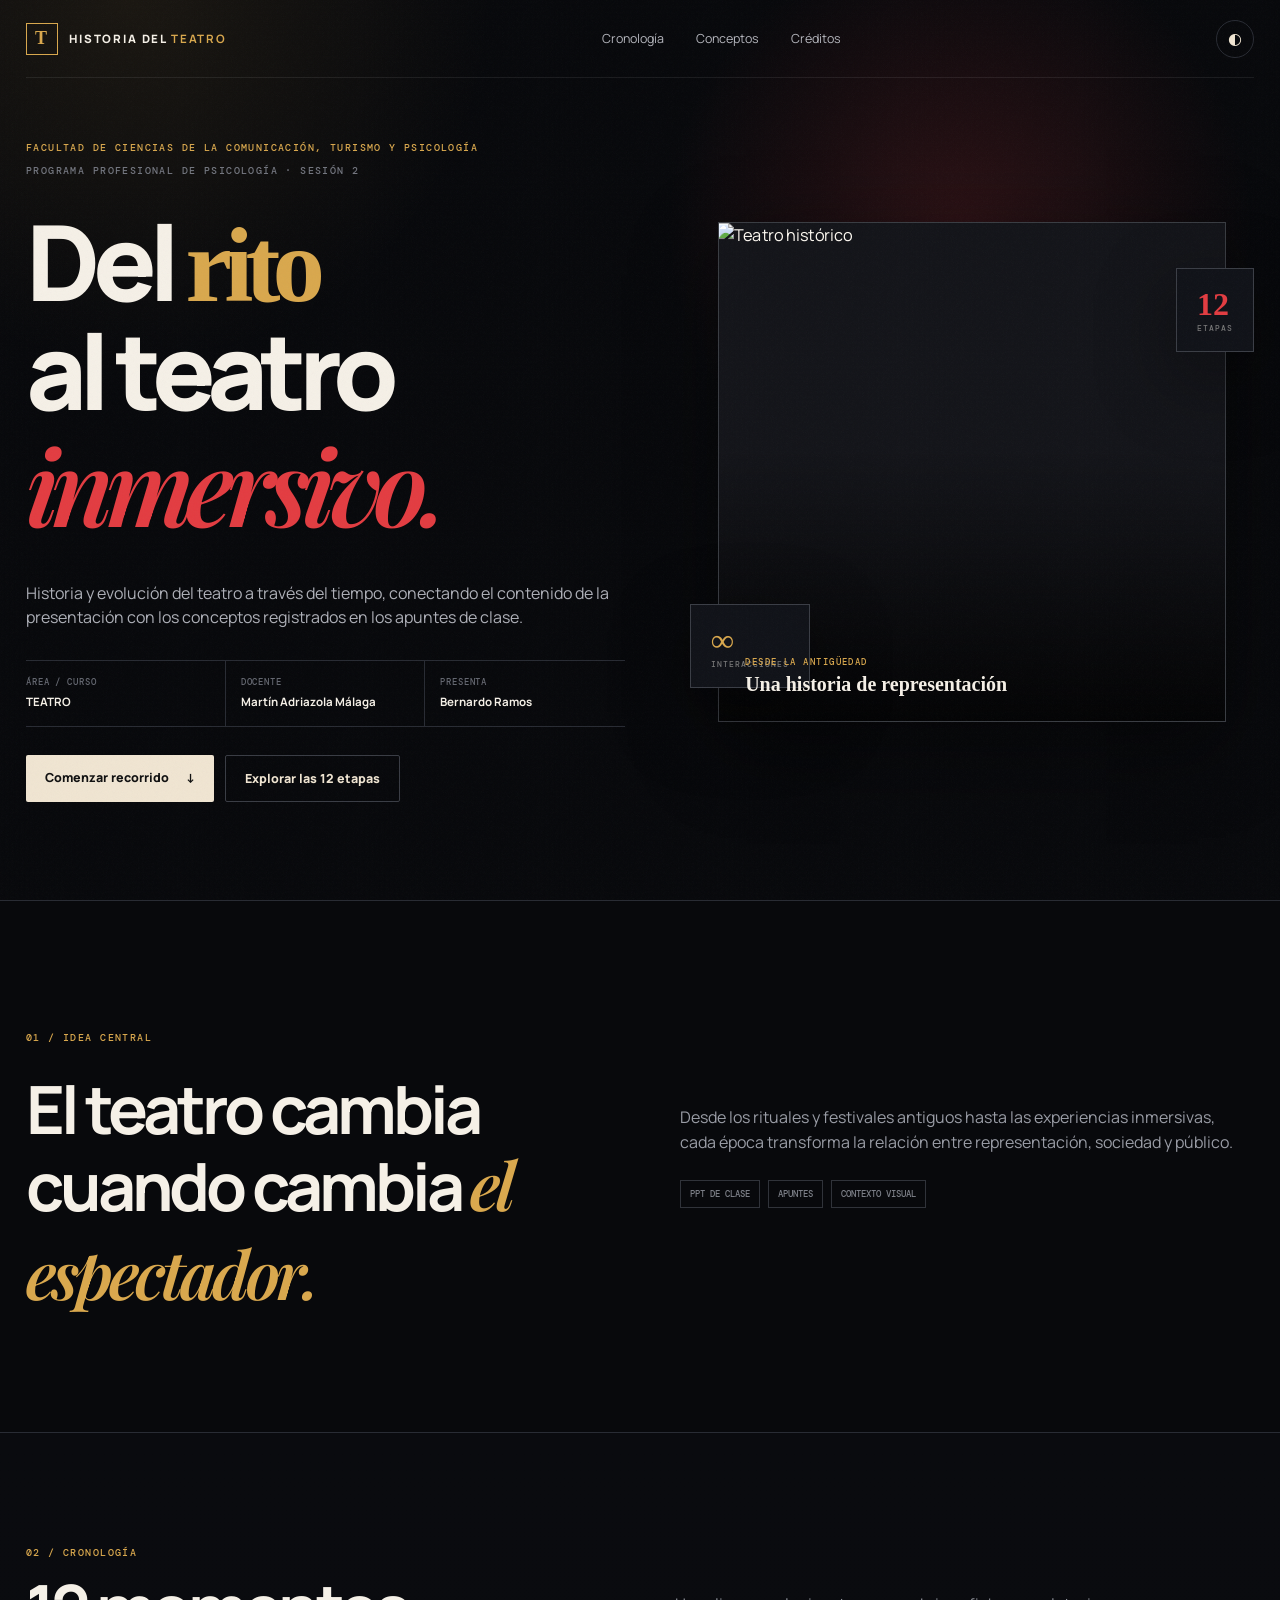
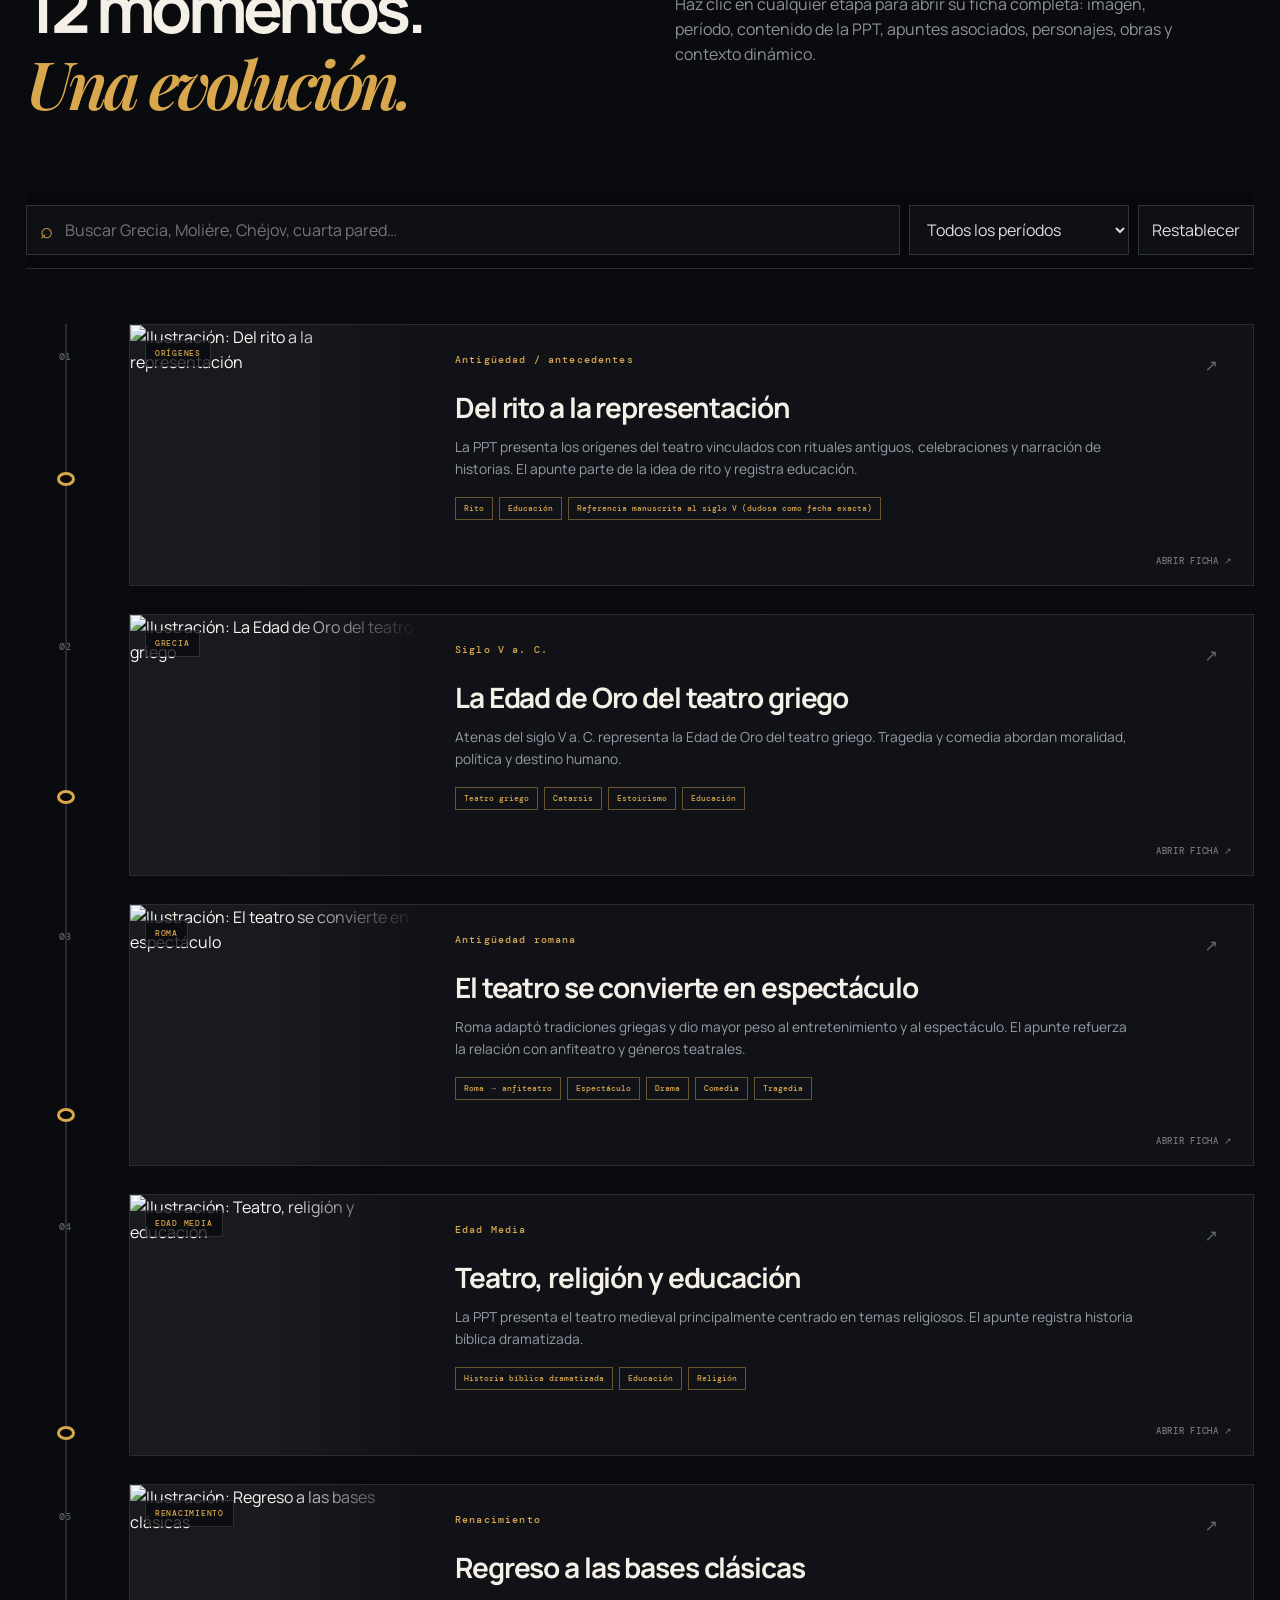
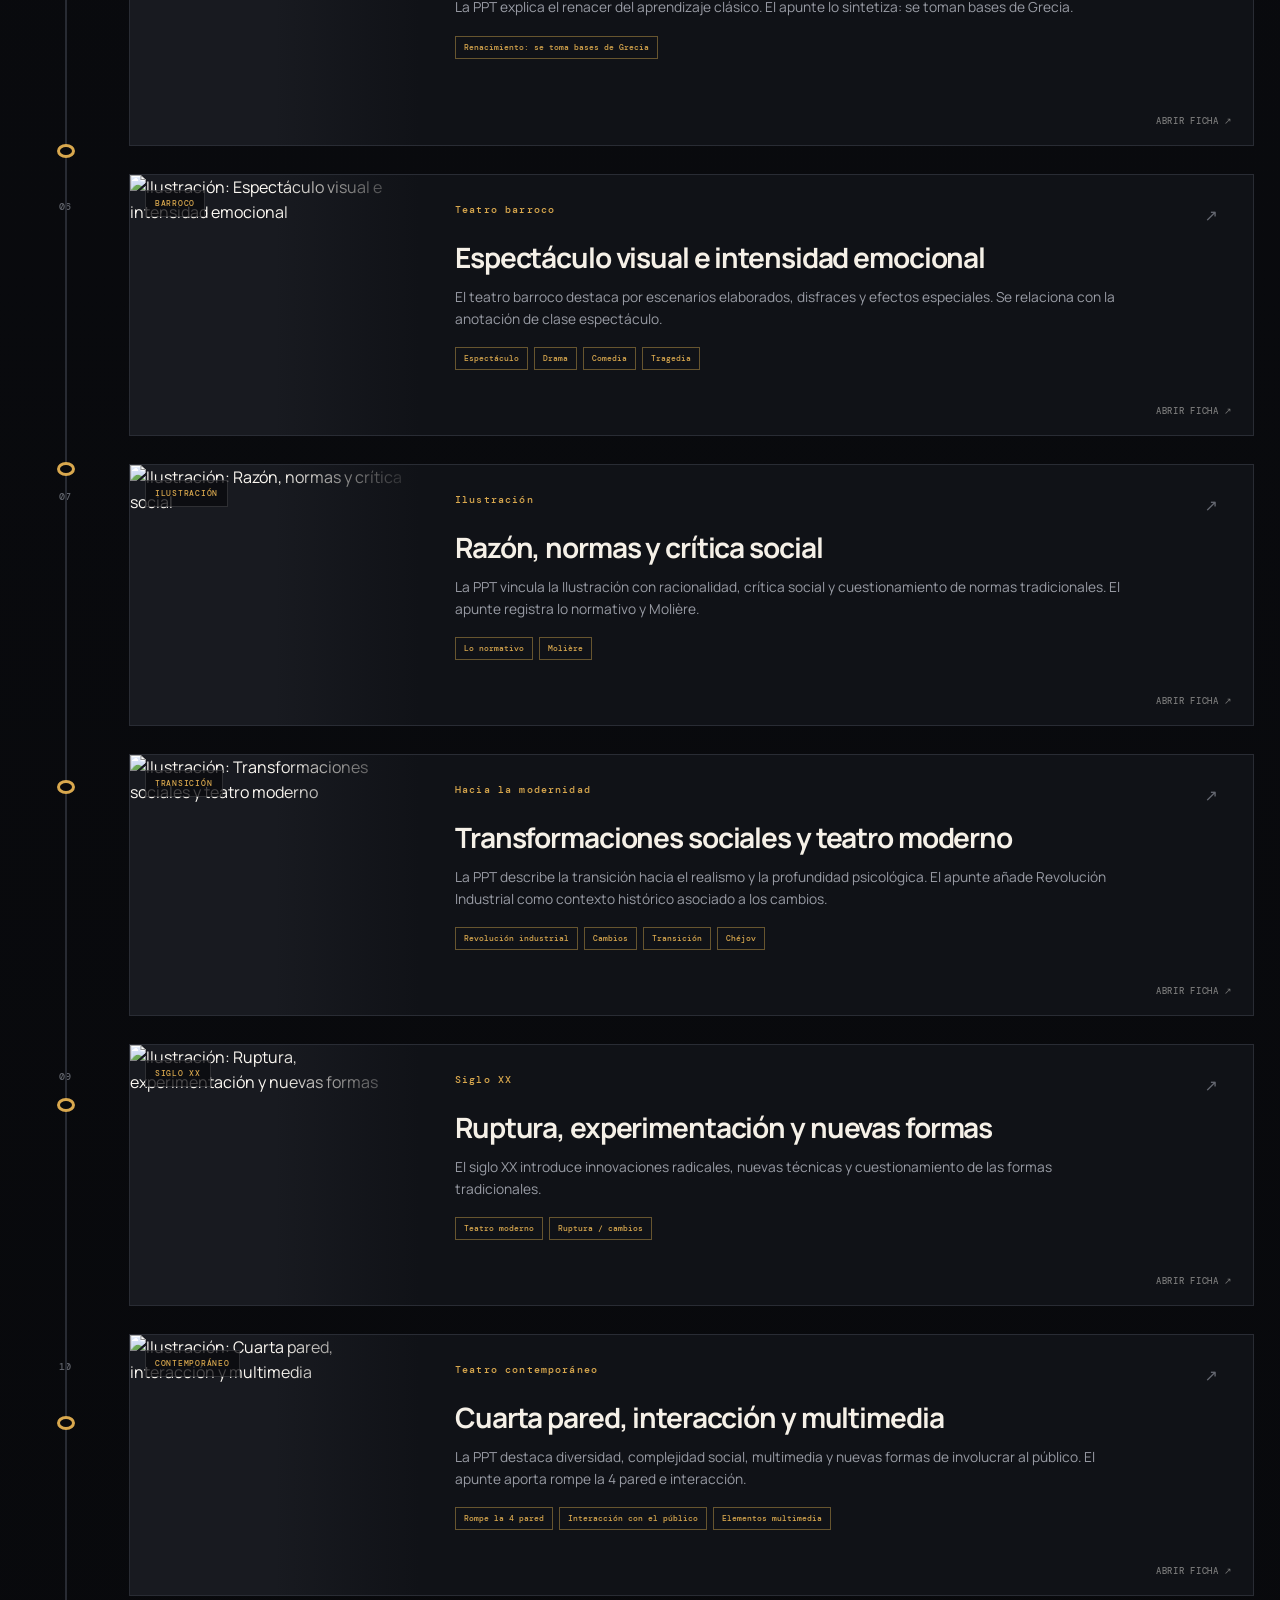
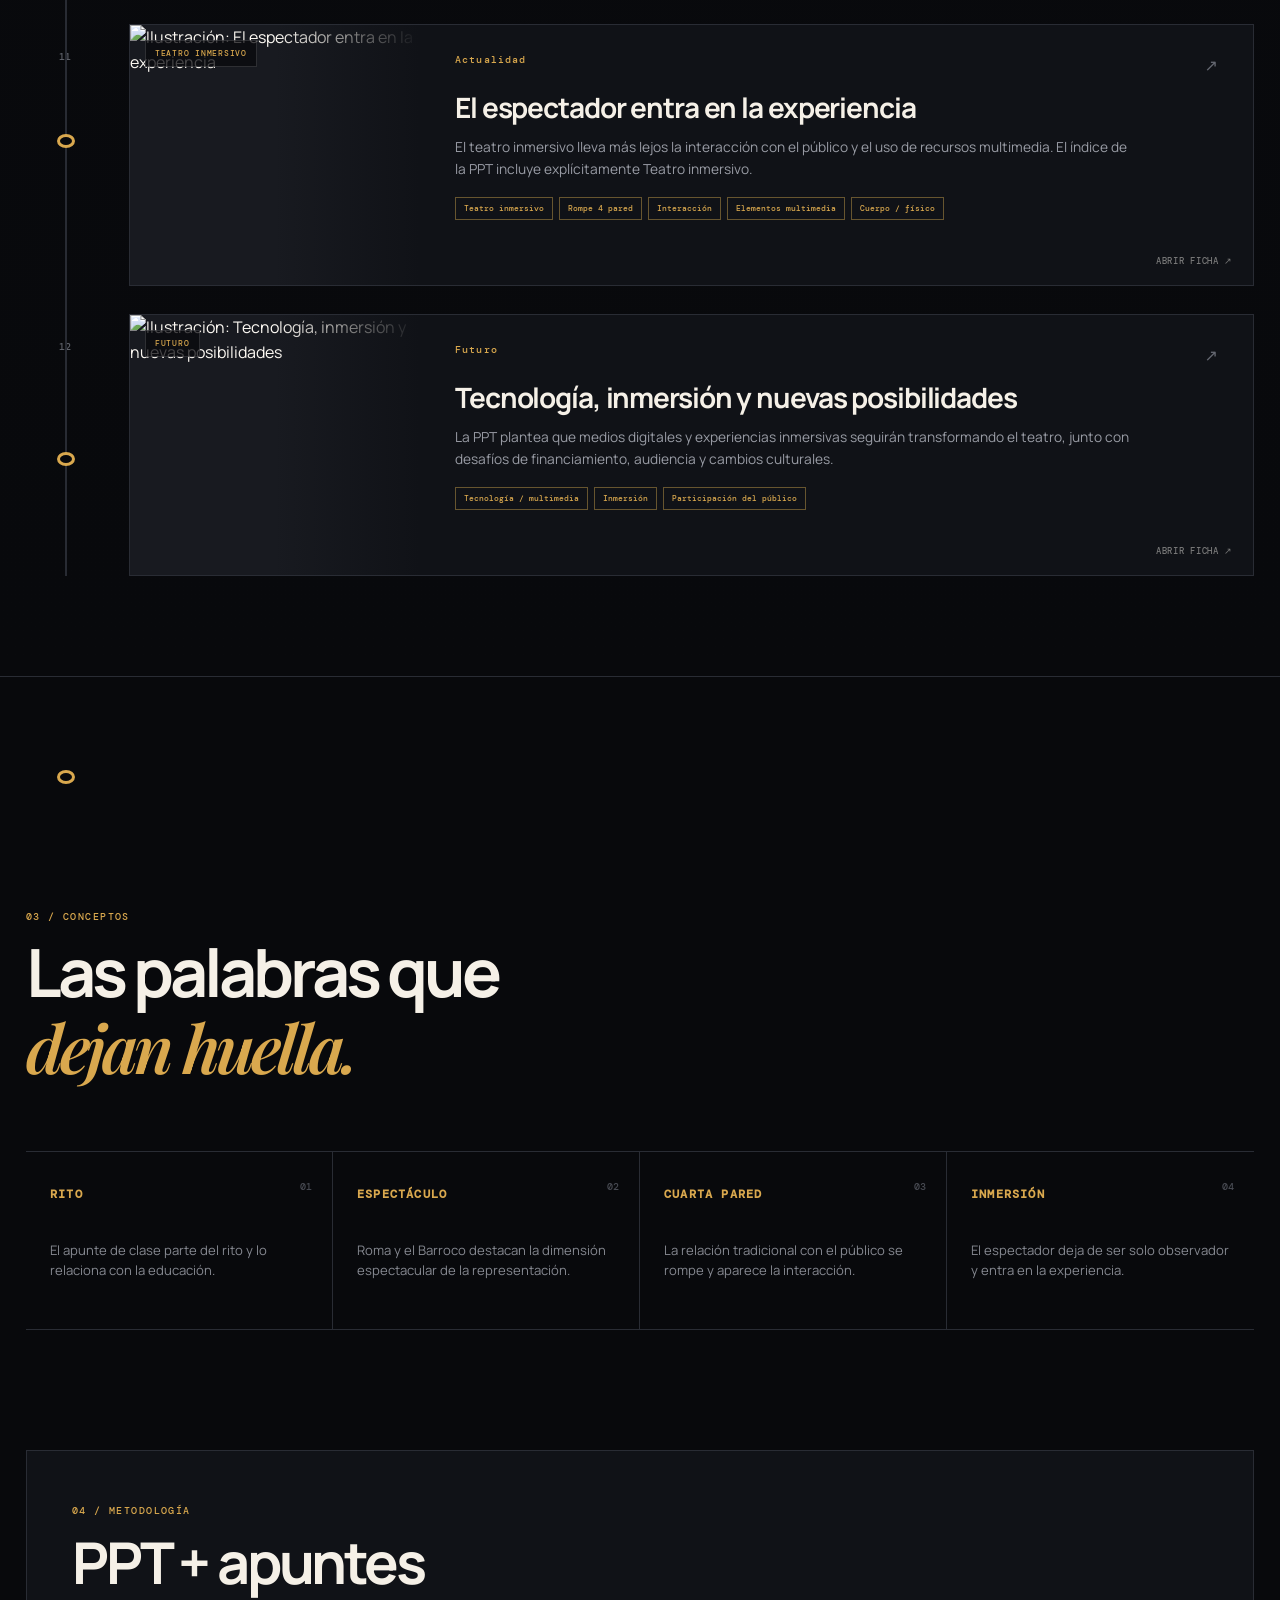
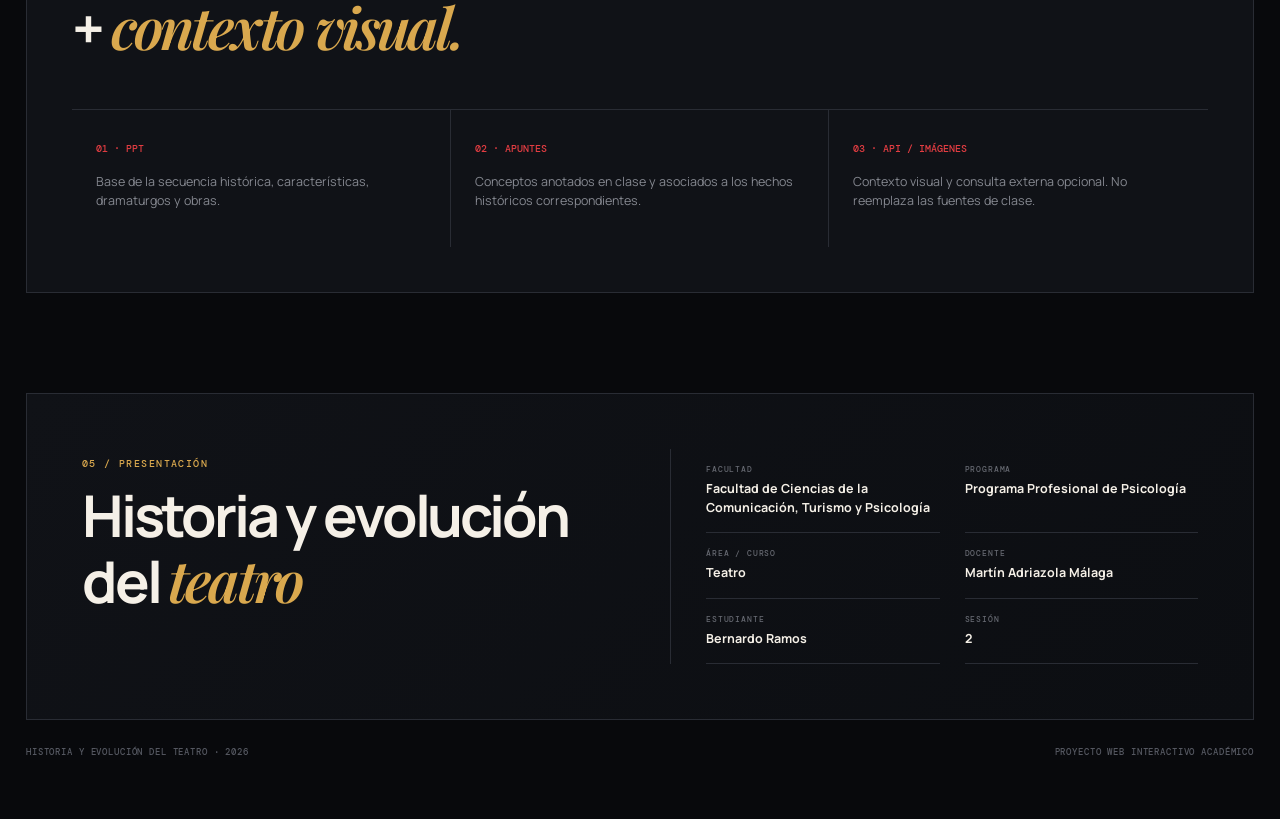
==== commit 06684cd4: "Conectar nuevo diseño visual" ====
--- a/index.html
+++ b/index.html
@@ -1,37 +1 @@
-<!doctype html>
-<html lang="es">
-<head>
-<meta charset="utf-8"><meta name="viewport" content="width=device-width,initial-scale=1">
-<meta name="theme-color" content="#090a0d">
-<meta name="description" content="Línea de tiempo interactiva: Historia y evolución del teatro. Programa Profesional de Psicología.">
-<title>Historia y evolución del teatro | USMP</title>
-<link rel="stylesheet" href="styles.css">
-</head>
-<body>
-<div class="grain"></div>
-<header class="hero" id="inicio">
-  <nav class="nav wrap"><a class="brand" href="#inicio"><span class="brand-mark">T</span><span>HISTORIA DEL <b>TEATRO</b></span></a><div class="nav-links"><a href="#linea">Cronología</a><a href="#claves">Conceptos</a><a href="#creditos">Créditos</a></div><button class="theme-btn" id="themeBtn" aria-label="Cambiar tema">◐</button></nav>
-  <div class="hero-grid wrap">
-    <div class="hero-copy">
-      <div class="institution">FACULTAD DE CIENCIAS DE LA COMUNICACIÓN, TURISMO Y PSICOLOGÍA</div>
-      <div class="program">PROGRAMA PROFESIONAL DE PSICOLOGÍA · SESIÓN 2</div>
-      <h1>Del <i>rito</i><br>al teatro<br><strong>inmersivo.</strong></h1>
-      <p class="hero-lead">Historia y evolución del teatro a través del tiempo, conectando el contenido de la presentación con los conceptos registrados en los apuntes de clase.</p>
-      <div class="credits"><span><small>ÁREA / CURSO</small><b>TEATRO</b></span><span><small>DOCENTE</small><b>Martín Adriazola Málaga</b></span><span><small>PRESENTA</small><b>Bernardo Ramos</b></span></div>
-      <div class="hero-actions"><a class="primary" href="#linea">Comenzar recorrido <span>↓</span></a><button class="secondary" id="startBtn">Explorar las 12 etapas</button></div>
-    </div>
-    <div class="hero-visual"><div class="visual-frame"><img id="heroImage" alt="Teatro histórico" src="https://commons.wikimedia.org/wiki/Special:FilePath/Lascar%20Theatre%20of%20Dionysus%20%284517133411%29.jpg"><div class="visual-caption"><span>DESDE LA ANTIGÜEDAD</span><b>Una historia de representación</b></div></div><div class="floating-card"><span>12</span><small>ETAPAS</small></div><div class="floating-card second"><span>∞</span><small>INTERACCIONES</small></div></div>
-  </div>
-</header>
-<main>
-<section class="statement wrap"><div class="section-no">01 / IDEA CENTRAL</div><div class="statement-grid"><h2>El teatro cambia<br>cuando cambia <em>el espectador.</em></h2><div><p>Desde los rituales y festivales antiguos hasta las experiencias inmersivas, cada época transforma la relación entre representación, sociedad y público.</p><div class="source-badges"><span>PPT DE CLASE</span><span>APUNTES</span><span>CONTEXTO VISUAL</span></div></div></div></section>
-<section class="timeline-section" id="linea"><div class="wrap"><div class="section-head"><div><span class="section-no">02 / CRONOLOGÍA</span><h2>12 momentos.<br><em>Una evolución.</em></h2></div><p>Haz clic en cualquier etapa para abrir su ficha completa: imagen, período, contenido de la PPT, apuntes asociados, personajes, obras y contexto dinámico.</p></div>
-<div class="toolbar"><div class="search-box"><span>⌕</span><input id="search" type="search" placeholder="Buscar Grecia, Molière, Chéjov, cuarta pared…"></div><select id="periodFilter"><option value="all">Todos los períodos</option></select><button class="clear-btn" id="clearBtn">Restablecer</button></div>
-<div class="timeline-shell"><div class="timeline-axis"><div class="axis-line"></div><div class="axis-progress" id="trackProgress"></div><div id="markers"></div></div><div id="cards" class="timeline-list"></div></div><div id="empty" class="empty" hidden><h3>No encontramos esa etapa</h3><p>Prueba con “Grecia”, “Molière”, “Chéjov”, “cuarta pared” o “inmersivo”.</p></div></div></section>
-<section class="concepts wrap" id="claves"><div class="section-head simple"><div><span class="section-no">03 / CONCEPTOS</span><h2>Las palabras que<br><em>dejan huella.</em></h2></div></div><div class="concept-grid"><article><b>RITO</b><span>01</span><p>El apunte de clase parte del rito y lo relaciona con la educación.</p></article><article><b>ESPECTÁCULO</b><span>02</span><p>Roma y el Barroco destacan la dimensión espectacular de la representación.</p></article><article><b>CUARTA PARED</b><span>03</span><p>La relación tradicional con el público se rompe y aparece la interacción.</p></article><article><b>INMERSIÓN</b><span>04</span><p>El espectador deja de ser solo observador y entra en la experiencia.</p></article></div></section>
-<section class="sources wrap"><div class="source-panel"><div><span class="section-no">04 / METODOLOGÍA</span><h2>PPT + apuntes<br>+ <em>contexto visual.</em></h2></div><div class="source-cols"><article><b>01 · PPT</b><p>Base de la secuencia histórica, características, dramaturgos y obras.</p></article><article><b>02 · APUNTES</b><p>Conceptos anotados en clase y asociados a los hechos históricos correspondientes.</p></article><article><b>03 · API / IMÁGENES</b><p>Contexto visual y consulta externa opcional. No reemplaza las fuentes de clase.</p></article></div></div></section>
-<section class="credit-section wrap" id="creditos"><div class="credit-box"><div><span class="section-no">05 / PRESENTACIÓN</span><h2>Historia y evolución<br>del <em>teatro</em></h2></div><div class="credit-details"><p><small>FACULTAD</small><b>Facultad de Ciencias de la Comunicación, Turismo y Psicología</b></p><p><small>PROGRAMA</small><b>Programa Profesional de Psicología</b></p><p><small>ÁREA / CURSO</small><b>Teatro</b></p><p><small>DOCENTE</small><b>Martín Adriazola Málaga</b></p><p><small>ESTUDIANTE</small><b>Bernardo Ramos</b></p><p><small>SESIÓN</small><b>2</b></p></div></div><footer><span>HISTORIA Y EVOLUCIÓN DEL TEATRO · 2026</span><span>PROYECTO WEB INTERACTIVO ACADÉMICO</span></footer></section>
-</main>
-<div id="modal" class="modal" aria-hidden="true"><div class="modal-box"><button id="close" class="close" aria-label="Cerrar">×</button><div id="modalContent"></div></div></div>
-<script src="app.js"></script>
-</body></html>
+<!doctype html><html lang="es"><head><meta charset="utf-8"><meta name="viewport" content="width=device-width,initial-scale=1"><meta name="theme-color" content="#08090c"><meta name="description" content="Línea de tiempo interactiva sobre la Historia y evolución del teatro. Programa Profesional de Psicología."><title>Historia y evolución del teatro | USMP</title><link rel="stylesheet" href="styles-v3.css"></head><body><div class="grain"></div><header class="hero" id="inicio"><nav class="nav wrap"><a class="brand" href="#inicio"><span class="brand-mark">T</span><span>HISTORIA DEL <b>TEATRO</b></span></a><div class="nav-links"><a href="#linea">Cronología</a><a href="#claves">Conceptos</a><a href="#creditos">Créditos</a></div><button class="theme-btn" id="themeBtn">◐</button></nav><div class="hero-grid wrap"><div class="hero-copy"><div class="institution">FACULTAD DE CIENCIAS DE LA COMUNICACIÓN, TURISMO Y PSICOLOGÍA</div><div class="program">PROGRAMA PROFESIONAL DE PSICOLOGÍA · SESIÓN 2</div><h1>Del <i>rito</i><br>al teatro<br><strong>inmersivo.</strong></h1><p class="hero-lead">Historia y evolución del teatro a través del tiempo, conectando el contenido de la presentación con los conceptos registrados en los apuntes de clase.</p><div class="credits"><span><small>ÁREA / CURSO</small><b>TEATRO</b></span><span><small>DOCENTE</small><b>Martín Adriazola Málaga</b></span><span><small>PRESENTA</small><b>Bernardo Ramos</b></span></div><div class="hero-actions"><a class="primary" href="#linea">Comenzar recorrido <span>↓</span></a><button class="secondary" id="startBtn">Explorar las 12 etapas</button></div></div><div class="hero-visual"><div class="visual-frame"><img id="heroImage" alt="Teatro histórico" src="https://commons.wikimedia.org/wiki/Special:FilePath/Lascar%20Theatre%20of%20Dionysus%20%284517133411%29.jpg"><div class="visual-caption"><span>DESDE LA ANTIGÜEDAD</span><b>Una historia de representación</b></div></div><div class="floating-card"><span>12</span><small>ETAPAS</small></div><div class="floating-card second"><span>∞</span><small>INTERACCIONES</small></div></div></div></header><main><section class="statement wrap"><div class="section-no">01 / IDEA CENTRAL</div><div class="statement-grid"><h2>El teatro cambia<br>cuando cambia <em>el espectador.</em></h2><div><p>Desde los rituales y festivales antiguos hasta las experiencias inmersivas, cada época transforma la relación entre representación, sociedad y público.</p><div class="source-badges"><span>PPT DE CLASE</span><span>APUNTES</span><span>CONTEXTO VISUAL</span></div></div></div></section><section class="timeline-section" id="linea"><div class="wrap"><div class="section-head"><div><span class="section-no">02 / CRONOLOGÍA</span><h2>12 momentos.<br><em>Una evolución.</em></h2></div><p>Haz clic en cualquier etapa para abrir su ficha completa: imagen, período, contenido de la PPT, apuntes asociados, personajes, obras y contexto dinámico.</p></div><div class="toolbar"><div class="search-box"><span>⌕</span><input id="search" type="search" placeholder="Buscar Grecia, Molière, Chéjov, cuarta pared…"></div><select id="periodFilter"><option value="all">Todos los períodos</option></select><button class="clear-btn" id="clearBtn">Restablecer</button></div><div class="timeline-shell"><div class="timeline-axis"><div class="axis-line"></div><div class="axis-progress" id="trackProgress"></div><div id="markers"></div></div><div id="cards" class="timeline-list"></div></div><div id="empty" class="empty" hidden><h3>No encontramos esa etapa</h3><p>Prueba con “Grecia”, “Molière”, “Chéjov”, “cuarta pared” o “inmersivo”.</p></div></div></section><section class="concepts wrap" id="claves"><div class="section-head simple"><div><span class="section-no">03 / CONCEPTOS</span><h2>Las palabras que<br><em>dejan huella.</em></h2></div></div><div class="concept-grid"><article><b>RITO</b><span>01</span><p>El apunte de clase parte del rito y lo relaciona con la educación.</p></article><article><b>ESPECTÁCULO</b><span>02</span><p>Roma y el Barroco destacan la dimensión espectacular de la representación.</p></article><article><b>CUARTA PARED</b><span>03</span><p>La relación tradicional con el público se rompe y aparece la interacción.</p></article><article><b>INMERSIÓN</b><span>04</span><p>El espectador deja de ser solo observador y entra en la experiencia.</p></article></div></section><section class="sources wrap"><div class="source-panel"><div><span class="section-no">04 / METODOLOGÍA</span><h2>PPT + apuntes<br>+ <em>contexto visual.</em></h2></div><div class="source-cols"><article><b>01 · PPT</b><p>Base de la secuencia histórica, características, dramaturgos y obras.</p></article><article><b>02 · APUNTES</b><p>Conceptos anotados en clase y asociados a los hechos históricos correspondientes.</p></article><article><b>03 · API / IMÁGENES</b><p>Contexto visual y consulta externa opcional. No reemplaza las fuentes de clase.</p></article></div></div></section><section class="credit-section wrap" id="creditos"><div class="credit-box"><div><span class="section-no">05 / PRESENTACIÓN</span><h2>Historia y evolución<br>del <em>teatro</em></h2></div><div class="credit-details"><p><small>FACULTAD</small><b>Facultad de Ciencias de la Comunicación, Turismo y Psicología</b></p><p><small>PROGRAMA</small><b>Programa Profesional de Psicología</b></p><p><small>ÁREA / CURSO</small><b>Teatro</b></p><p><small>DOCENTE</small><b>Martín Adriazola Málaga</b></p><p><small>ESTUDIANTE</small><b>Bernardo Ramos</b></p><p><small>SESIÓN</small><b>2</b></p></div></div><footer><span>HISTORIA Y EVOLUCIÓN DEL TEATRO · 2026</span><span>PROYECTO WEB INTERACTIVO ACADÉMICO</span></footer></section></main><div id="modal" class="modal" aria-hidden="true"><div class="modal-box"><button id="close" class="close">×</button><div id="modalContent"></div></div></div><script src="app.js"></script></body></html>
--- a/styles-v3.css
+++ b/styles-v3.css
@@ -0,0 +1,4 @@
+@import url('https://fonts.googleapis.com/css2?family=DM+Mono:wght@400;500&family=Manrope:wght@400;500;600;700;800&family=Playfair+Display:ital,wght@0,600;0,700;1,600;1,700&display=swap');
+:root{--bg:#08090c;--panel:#101217;--ink:#f5f0e7;--muted:#9da0a9;--line:#292c34;--red:#e33d42;--gold:#d9a84e;--cream:#f0e5d2;--max:1240px;--shadow:0 25px 80px rgba(0,0,0,.42)}*{box-sizing:border-box}html{scroll-behavior:smooth}body{margin:0;background:var(--bg);color:var(--ink);font-family:Manrope,system-ui,sans-serif;line-height:1.55}.grain{position:fixed;inset:0;pointer-events:none;opacity:.035;z-index:100;background-image:url("data:image/svg+xml,%3Csvg xmlns='http://www.w3.org/2000/svg' width='180' height='180'%3E%3Cfilter id='n'%3E%3CfeTurbulence baseFrequency='.8' numOctaves='4' stitchTiles='stitch'/%3E%3C/filter%3E%3Crect width='100%25' height='100%25' filter='url(%23n)'/%3E%3C/svg%3E")}.wrap{width:min(var(--max),calc(100% - 52px));margin:auto}a{text-decoration:none;color:inherit}button,input,select{font:inherit}.nav{height:78px;border-bottom:1px solid rgba(255,255,255,.08);display:flex;align-items:center;justify-content:space-between}.brand{display:flex;align-items:center;gap:11px;font-size:.72rem;letter-spacing:.16em;font-weight:800}.brand-mark{width:32px;height:32px;border:1px solid var(--gold);display:grid;place-items:center;font:700 18px Georgia;color:var(--gold)}.brand b{color:var(--gold)}.nav-links{display:flex;gap:32px;color:#b5b6bd;font-size:.78rem}.nav-links a:hover{color:var(--gold)}.theme-btn{width:38px;height:38px;border:1px solid var(--line);background:none;color:var(--cream);border-radius:50%;cursor:pointer}.hero{min-height:100vh;overflow:hidden;border-bottom:1px solid var(--line);background:radial-gradient(circle at 75% 25%,rgba(227,61,66,.16),transparent 25%),radial-gradient(circle at 10% 0,rgba(217,168,78,.09),transparent 25%)}.hero-grid{min-height:calc(100vh - 78px);display:grid;grid-template-columns:1.03fr .97fr;align-items:center;gap:65px;padding:55px 0 90px}.institution,.program,.section-no{font:500 .63rem 'DM Mono';letter-spacing:.14em;color:var(--gold);text-transform:uppercase}.program{color:#73767f;margin-top:10px}.hero h1{font-size:clamp(4.3rem,8.2vw,8rem);line-height:.83;letter-spacing:-.075em;margin:28px 0;font-weight:800}.hero h1 i{font:600 1em 'Playfair Display';color:var(--gold)}.hero h1 strong{font:600 italic 1em 'Playfair Display';color:var(--red)}.hero-lead{max-width:630px;color:#aeb0b8;font-size:1rem}.credits{display:grid;grid-template-columns:repeat(3,1fr);max-width:700px;border-top:1px solid var(--line);border-bottom:1px solid var(--line);margin-top:30px}.credits span{padding:15px 14px 15px 0;border-right:1px solid var(--line);display:flex;flex-direction:column;gap:5px}.credits span:not(:first-child){padding-left:15px}.credits span:last-child{border-right:0}.credits small{font:500 .54rem 'DM Mono';letter-spacing:.1em;color:#656871}.credits b{font-size:.72rem}.hero-actions{display:flex;gap:11px;margin-top:28px;flex-wrap:wrap}.primary,.secondary{padding:13px 19px;border-radius:2px;font-size:.78rem;font-weight:800;cursor:pointer}.primary{background:var(--cream);color:#111}.primary span{margin-left:14px}.secondary{background:transparent;border:1px solid #3a3d45;color:var(--cream)}.secondary:hover{border-color:var(--gold)}.hero-visual{height:600px;position:relative;display:grid;place-items:center}.visual-frame{width:min(560px,90%);height:500px;position:relative;overflow:hidden;border:1px solid #3a3d43;box-shadow:var(--shadow);background:#14151a}.visual-frame:after{content:'';position:absolute;inset:0;background:linear-gradient(180deg,transparent 45%,rgba(0,0,0,.8));pointer-events:none}.visual-frame img{width:100%;height:100%;object-fit:cover;filter:saturate(.8) contrast(1.08);transform:scale(1.02);transition:transform 8s ease}.visual-frame:hover img{transform:scale(1.08)}.visual-caption{position:absolute;left:26px;right:26px;bottom:25px;z-index:2}.visual-caption span{display:block;font:500 .57rem 'DM Mono';color:var(--gold);letter-spacing:.16em}.visual-caption b{font:600 1.25rem 'Playfair Display';display:block;margin-top:5px}.floating-card{position:absolute;right:0;top:16%;background:#111319;border:1px solid #3b3e46;padding:17px 20px;display:flex;flex-direction:column;box-shadow:var(--shadow)}.floating-card span{font:700 2rem 'Playfair Display';color:var(--red)}.floating-card small{font:500 .52rem 'DM Mono';letter-spacing:.12em;color:#777}.floating-card.second{left:0;right:auto;top:auto;bottom:14%}.floating-card.second span{color:var(--gold)}.statement{padding:130px 0 100px}.statement-grid{display:grid;grid-template-columns:1fr 1fr;gap:80px;margin-top:20px}.statement h2,.section-head h2{font-size:clamp(2.8rem,5.2vw,5.5rem);line-height:.9;letter-spacing:-.06em;margin:15px 0}.statement h2 em,.section-head h2 em{font:600 italic 1em 'Playfair Display';color:var(--gold)}.statement-grid p{max-width:560px;color:#999ca5;font-size:1rem;padding-top:25px}.source-badges{display:flex;gap:8px;flex-wrap:wrap;margin-top:25px}.source-badges span{font:500 .55rem 'DM Mono';padding:7px 9px;border:1px solid #30333a;color:#7d8088}.timeline-section{border-top:1px solid var(--line);border-bottom:1px solid var(--line);background:linear-gradient(180deg,#0a0b0f,#08090c)}.section-head{display:grid;grid-template-columns:1fr 1fr;gap:70px;padding:105px 0 50px}.section-head>p{color:#8e9199;max-width:510px;padding-top:38px}.section-head.simple{display:block;padding-bottom:45px}.toolbar{display:grid;grid-template-columns:1fr 220px auto;gap:9px;position:sticky;top:0;z-index:15;padding:13px 0;background:rgba(8,9,12,.92);backdrop-filter:blur(18px);border-bottom:1px solid var(--line)}.search-box{display:flex;align-items:center;border:1px solid #30333b;background:#0e1014}.search-box span{font-size:1.35rem;padding-left:13px;color:var(--gold)}.search-box input{width:100%;border:0;outline:0;background:transparent;color:#fff;padding:12px}.toolbar select,.clear-btn{background:#0e1014;color:#ddd;border:1px solid #30333b;padding:0 13px;outline:0}.clear-btn{cursor:pointer}.timeline-shell{position:relative;padding:55px 0 100px}.timeline-axis{position:absolute;left:39px;top:55px;bottom:100px;width:2px}.axis-line,.axis-progress{position:absolute;inset:0;background:#282b33}.axis-progress{height:0;background:linear-gradient(var(--red),var(--gold));transition:height .35s}.marker{position:absolute;left:50%;transform:translate(-50%,-50%);width:14px;height:14px;border-radius:50%;background:var(--bg);border:3px solid var(--gold);z-index:3;cursor:pointer;transition:.3s}.marker:hover,.marker.active{background:var(--red);box-shadow:0 0 0 8px rgba(227,61,66,.12)}.timeline-list{display:flex;flex-direction:column;gap:28px}.timeline-item{display:grid;grid-template-columns:78px 1fr;gap:25px}.timeline-index{font:500 .62rem 'DM Mono';color:#60636b;text-align:center;padding-top:26px}.card{display:grid;grid-template-columns:290px 1fr;min-height:260px;border:1px solid #292c34;background:#101217;cursor:pointer;transition:.35s;overflow:hidden;position:relative}.card:hover{transform:translateX(7px);border-color:#555861;box-shadow:var(--shadow)}.card:after{content:'ABRIR FICHA ↗';position:absolute;right:20px;bottom:18px;font:500 .54rem 'DM Mono';color:#777;letter-spacing:.08em}.card-image{min-height:260px;position:relative;overflow:hidden;background:#181a20}.card-image img{width:100%;height:100%;position:absolute;inset:0;object-fit:cover;filter:grayscale(.18) saturate(.8) contrast(1.08);transition:transform .7s,filter .5s}.card:hover .card-image img{transform:scale(1.07);filter:grayscale(0) saturate(1) contrast(1.05)}.card-image:after{content:'';position:absolute;inset:0;background:linear-gradient(90deg,transparent 50%,#101217 100%)}.card-image span{position:absolute;left:15px;top:15px;z-index:2;padding:7px 9px;background:rgba(8,9,12,.75);border:1px solid rgba(255,255,255,.14);font:500 .52rem 'DM Mono';color:var(--gold);letter-spacing:.09em;text-transform:uppercase}.card-body{padding:28px 35px 35px}.card-top{display:flex;justify-content:space-between}.period{font:500 .6rem 'DM Mono';color:var(--gold);letter-spacing:.12em}.card-arrow{color:#656871}.card h3{font-size:1.75rem;line-height:1.05;letter-spacing:-.04em;margin:15px 0 10px}.card p{color:#999ca5;max-width:680px;font-size:.86rem}.chips{display:flex;gap:6px;flex-wrap:wrap;margin-top:18px}.chip{display:inline-block;border:1px solid #343740;padding:5px 8px;font:500 .53rem 'DM Mono';color:#8b8e97}.note-chip{border-color:#67552f;color:var(--gold)}.empty{text-align:center;padding:80px 0;color:#888}.concepts{padding:120px 0}.concept-grid{display:grid;grid-template-columns:repeat(4,1fr);border-top:1px solid var(--line);border-bottom:1px solid var(--line)}.concept-grid article{padding:28px 24px 35px;border-right:1px solid var(--line);position:relative}.concept-grid article:last-child{border-right:0}.concept-grid b{font:700 .75rem 'DM Mono';color:var(--gold);letter-spacing:.1em}.concept-grid span{position:absolute;right:20px;top:28px;color:#484b53;font:500 .62rem 'DM Mono'}.concept-grid p{color:#858890;font-size:.82rem;margin-top:35px}.sources{padding-bottom:100px}.source-panel{border:1px solid var(--line);background:#101217;padding:45px}.source-panel h2,.credit-box h2{font-size:clamp(2.3rem,4.5vw,4.5rem);line-height:.9;letter-spacing:-.055em;margin:16px 0 45px}.source-panel h2 em,.credit-box h2 em{font:600 italic 1em 'Playfair Display';color:var(--gold)}.source-cols{display:grid;grid-template-columns:repeat(3,1fr);border-top:1px solid var(--line)}.source-cols article{padding:24px;border-right:1px solid var(--line)}.source-cols article:last-child{border-right:0}.source-cols b{font:500 .6rem 'DM Mono';color:var(--red)}.source-cols p{color:#858890;font-size:.78rem}.credit-section{padding-bottom:35px}.credit-box{display:grid;grid-template-columns:1fr 1fr;gap:60px;padding:55px;border:1px solid var(--line);background:linear-gradient(135deg,#101217,#0c0e12)}.credit-details{display:grid;grid-template-columns:1fr 1fr;gap:0 25px;border-left:1px solid var(--line);padding-left:35px}.credit-details p{border-bottom:1px solid var(--line);padding:15px 0;margin:0}.credit-details small{display:block;font:500 .53rem 'DM Mono';color:#666971;letter-spacing:.1em}.credit-details b{display:block;font-size:.78rem;margin-top:4px}.credit-section footer{display:flex;justify-content:space-between;padding:26px 0;color:#555861;font:500 .54rem 'DM Mono';letter-spacing:.1em}.modal{display:none;position:fixed;inset:0;z-index:60;background:rgba(0,0,0,.86);backdrop-filter:blur(12px);padding:20px}.modal.open{display:grid;place-items:center}.modal-box{width:min(980px,100%);max-height:92vh;overflow:auto;background:#101217;border:1px solid #40434b;box-shadow:var(--shadow);padding:40px;position:relative}.close{position:absolute;right:18px;top:10px;border:0;background:none;color:#aaa;font-size:2rem;cursor:pointer;z-index:3}.modal-hero{display:grid;grid-template-columns:280px 1fr;gap:30px;align-items:center}.modal-hero img{width:100%;height:240px;object-fit:cover;border:1px solid #30333a}.modal-date{font:500 .6rem 'DM Mono';color:var(--gold);letter-spacing:.12em}.modal-box h2{font-size:2.7rem;line-height:.95;margin:12px 50px 14px 0;letter-spacing:-.045em}.lead{color:#aeb0b8}.detail-grid{display:grid;grid-template-columns:1fr 1fr;gap:40px;margin-top:35px;border-top:1px solid var(--line);padding-top:28px}.detail-grid h4{font:500 .58rem 'DM Mono';letter-spacing:.13em;color:var(--red)}.detail-grid ul{padding-left:18px;color:#a4a6ae;line-height:1.8}.note-box{margin-top:30px;padding:18px 20px;border:1px solid #5c4b2b;background:rgba(217,168,78,.05)}.note-box strong{font:500 .58rem 'DM Mono';color:var(--gold)}.note-box p{color:#bbb;margin-bottom:0}.api-btn{margin-top:22px;background:var(--cream);border:0;color:#111;padding:11px 15px;font-weight:800;cursor:pointer}.api-result{margin-top:15px;padding:15px;background:#0a0c10;color:#999;font-size:.8rem}.api-result a,.source-line a{color:var(--gold)}.source-line{font:500 .56rem 'DM Mono';color:#62656e;margin-top:22px}.light{--bg:#f3eee4;--panel:#fff;--ink:#181716;--muted:#68635b;--line:#d3ccbf}.light .hero,.light .timeline-section{background:#f3eee4}.light .nav,.light .toolbar{border-color:#d3ccbf}.light .card,.light .source-panel,.light .credit-box{background:#ebe5d9}.light .search-box,.light .toolbar select,.light .clear-btn{background:#eee9df;color:#222}.light .card p,.light .hero-lead,.light .section-head>p{color:#666}.light .nav-links{color:#555}
+@media(max-width:950px){.hero-grid{grid-template-columns:1fr;gap:30px}.hero-visual{height:480px;order:-1}.statement-grid,.section-head,.credit-box{grid-template-columns:1fr;gap:20px}.section-head>p{padding-top:0}.concept-grid{grid-template-columns:1fr 1fr}.credit-details{border-left:0;border-top:1px solid var(--line);padding:15px 0 0}.nav-links{display:none}}
+@media(max-width:650px){.wrap{width:calc(100% - 28px)}.nav{height:68px}.hero-grid{padding:35px 0 80px}.institution{line-height:1.5}.hero h1{font-size:4.2rem}.credits{grid-template-columns:1fr}.credits span,.credits span:not(:first-child){border-right:0;border-bottom:1px solid var(--line);padding:11px 0}.hero-visual{height:330px}.visual-frame{height:310px;width:82%}.floating-card{right:-3px}.floating-card.second{left:-3px}.statement,.concepts{padding:85px 0}.toolbar{grid-template-columns:1fr}.timeline-axis{left:14px}.timeline-item{grid-template-columns:28px 1fr;gap:12px}.card{grid-template-columns:1fr}.card-image{height:220px;min-height:220px}.card-image:after{background:linear-gradient(0deg,#101217,transparent 60%)}.card-body{padding:23px 20px 35px}.card h3{font-size:1.35rem}.concept-grid{grid-template-columns:1fr}.concept-grid article{border-right:0;border-bottom:1px solid var(--line)}.source-panel,.credit-box{padding:28px 22px}.source-cols{grid-template-columns:1fr}.source-cols article{border-right:0;border-bottom:1px solid var(--line)}.credit-details{grid-template-columns:1fr}.modal-box{padding:28px 20px}.modal-hero{grid-template-columns:1fr}.modal-hero img{height:220px}.modal-box h2{font-size:2rem}.detail-grid{grid-template-columns:1fr}.credit-section footer{flex-direction:column;gap:8px}}
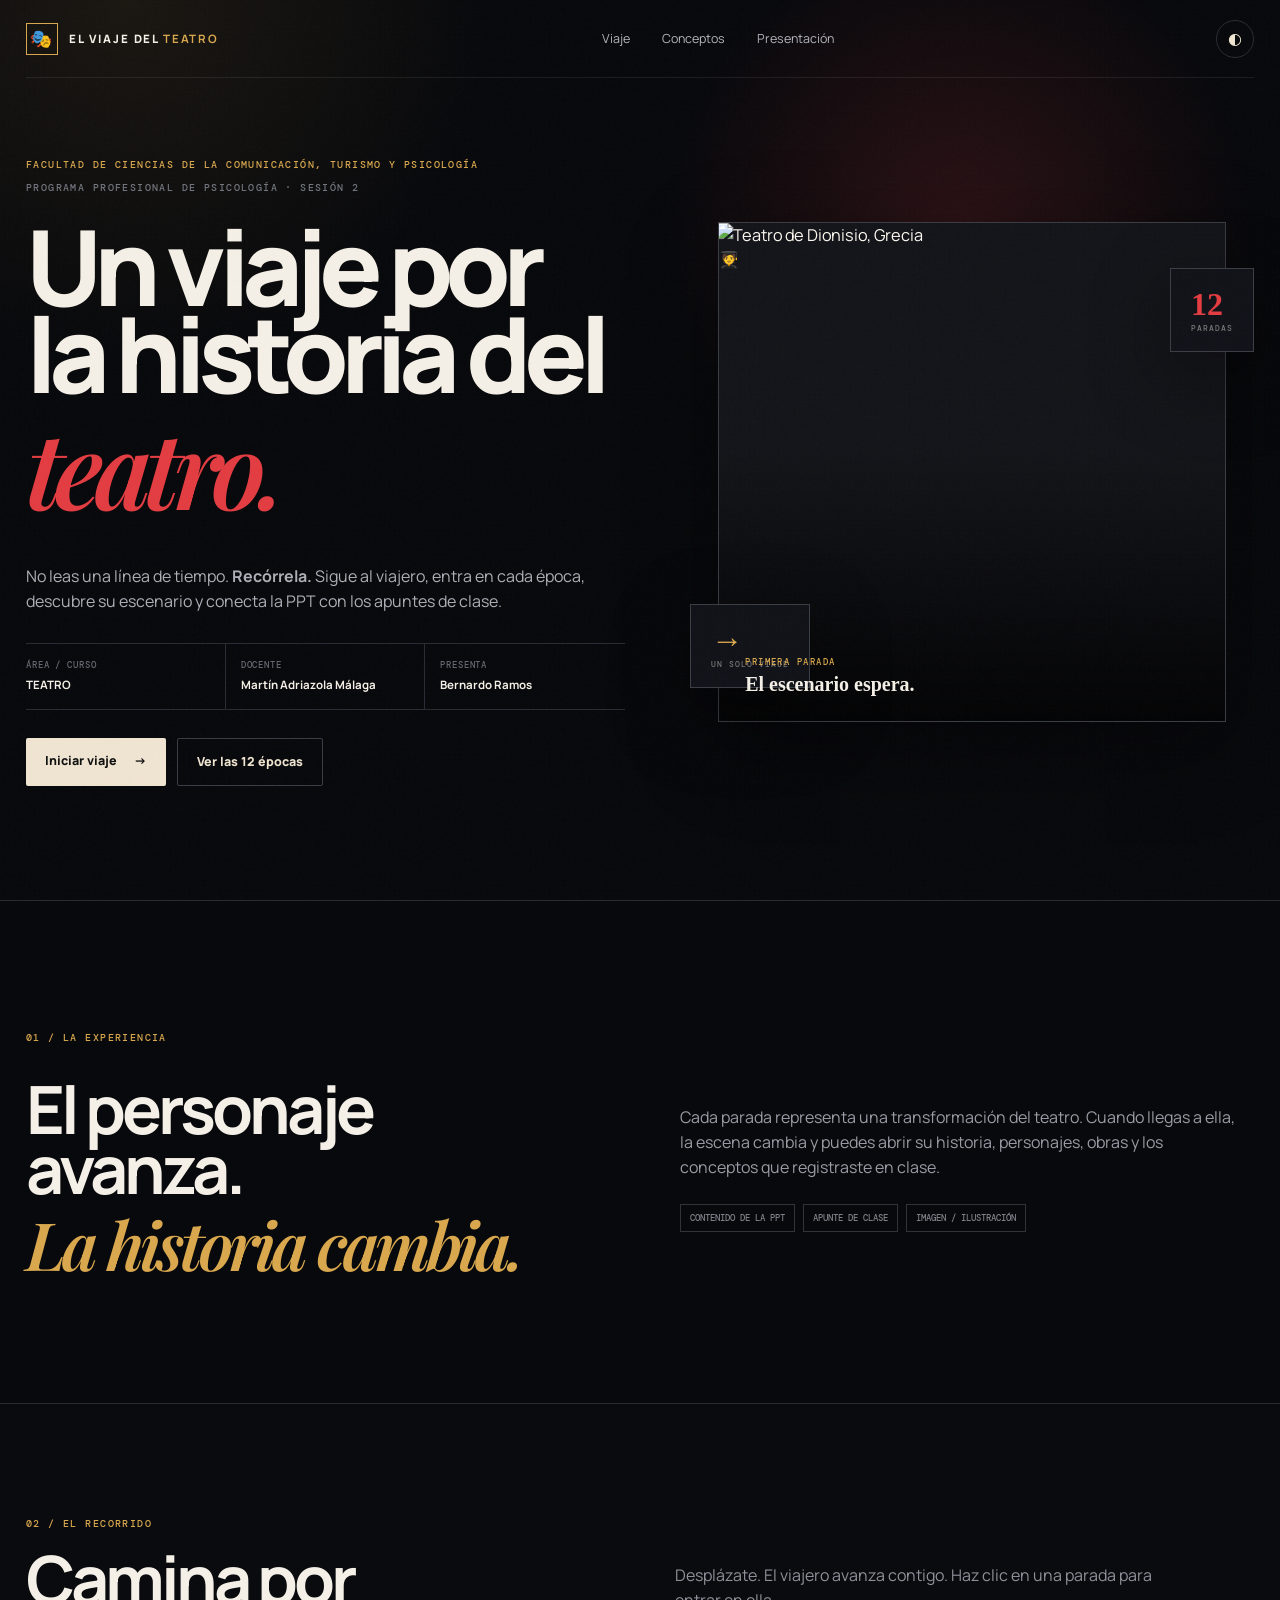
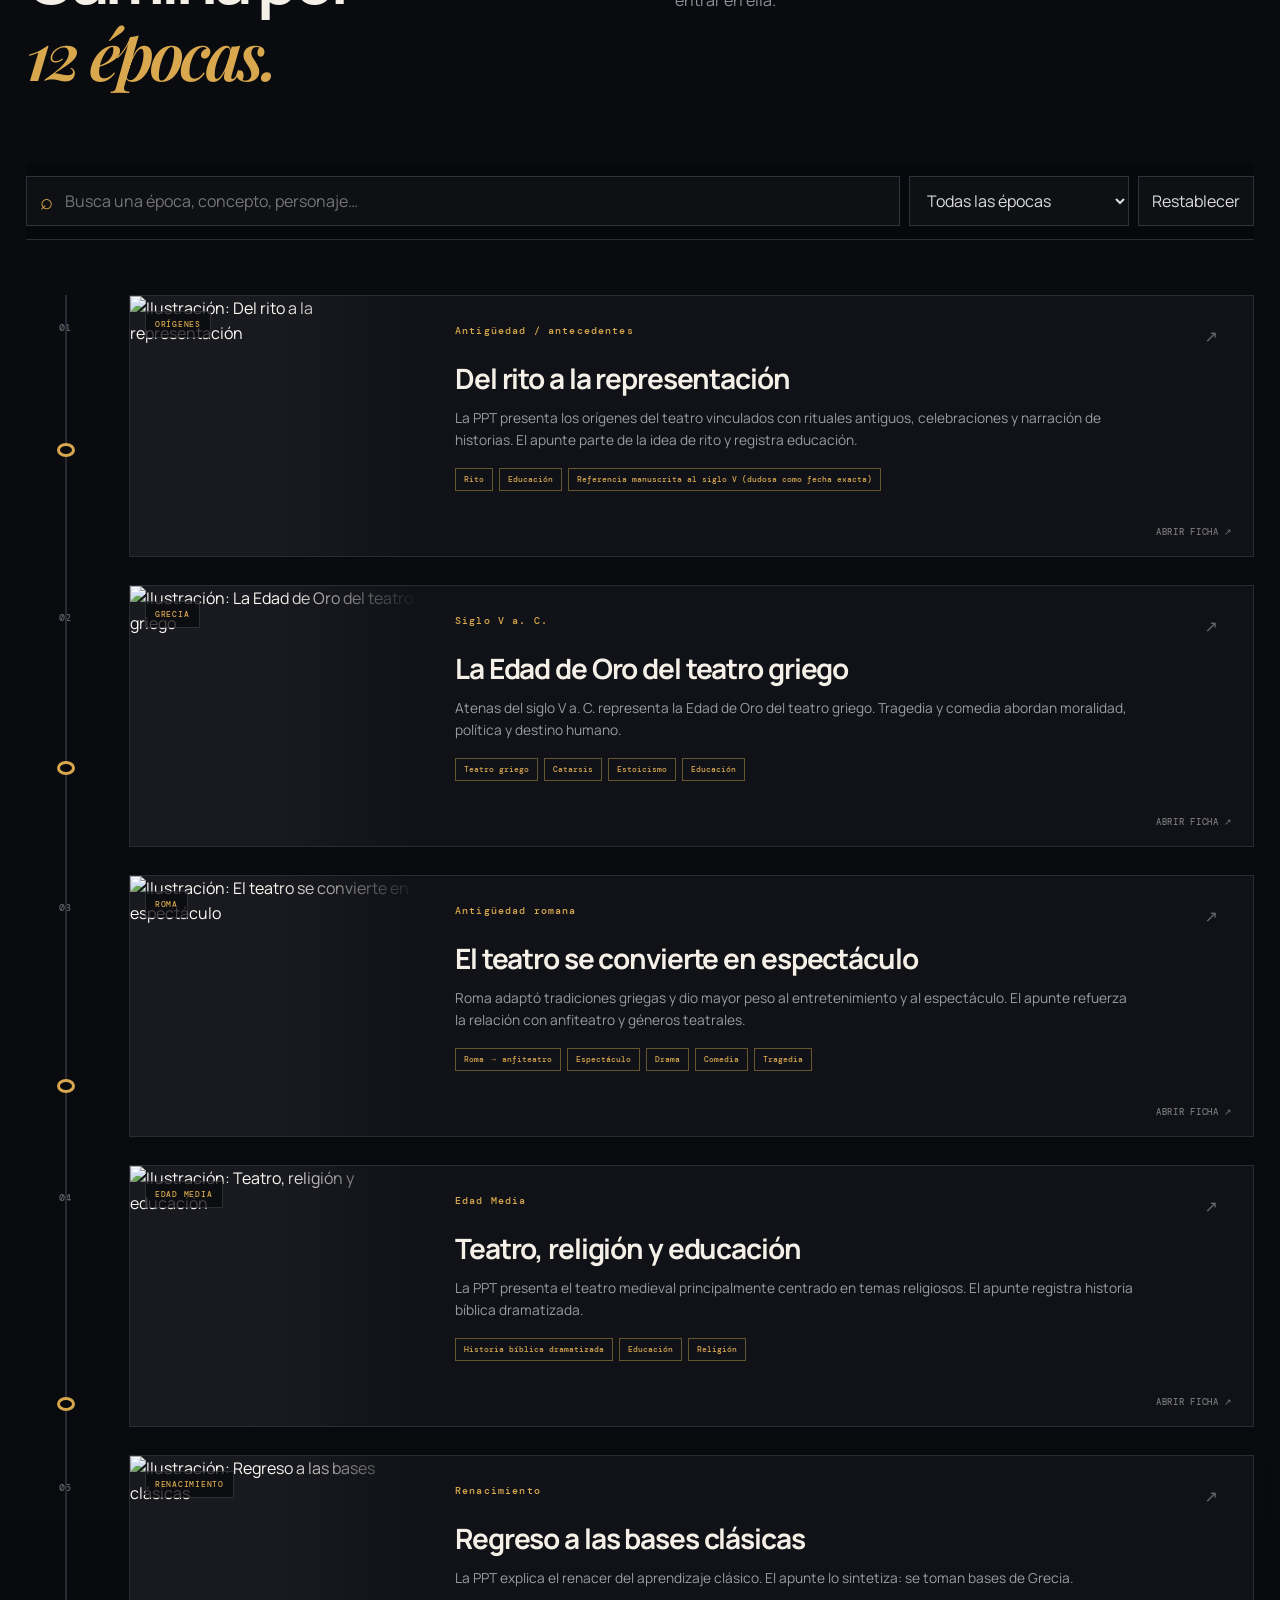
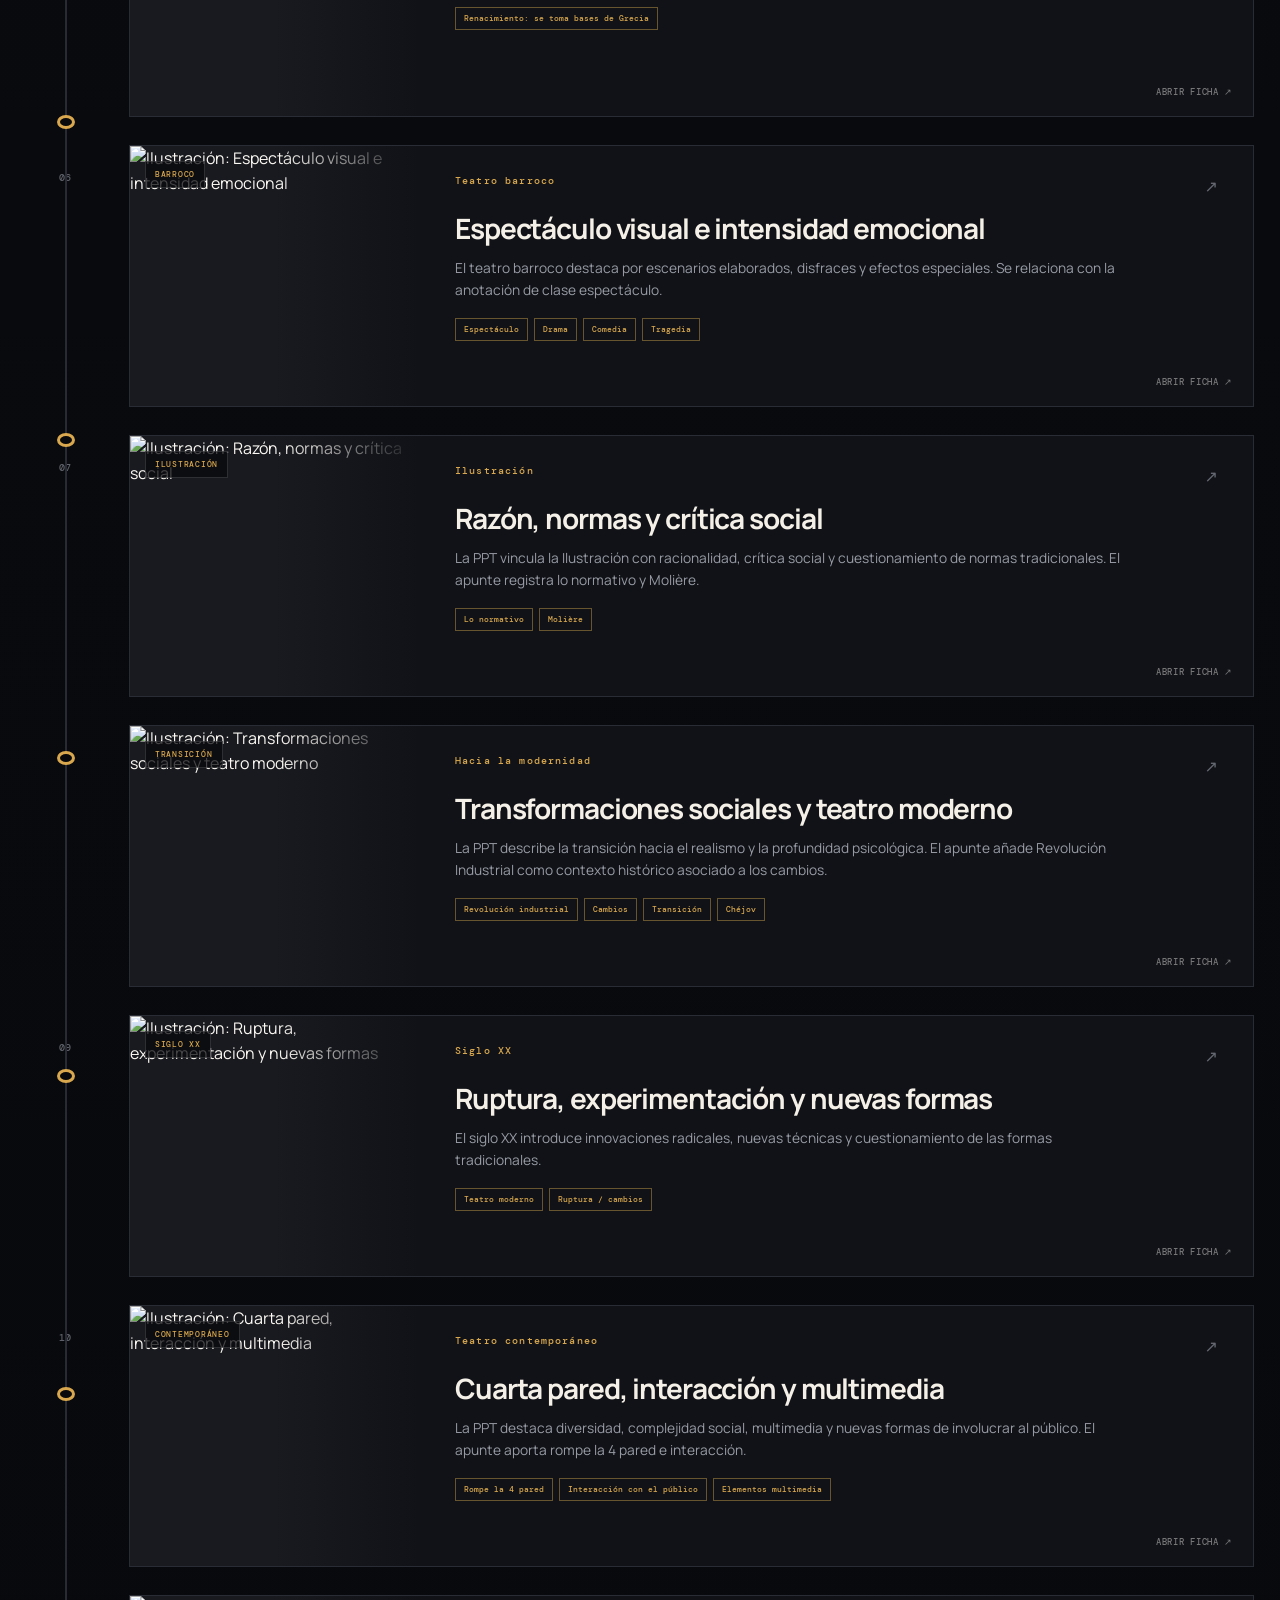
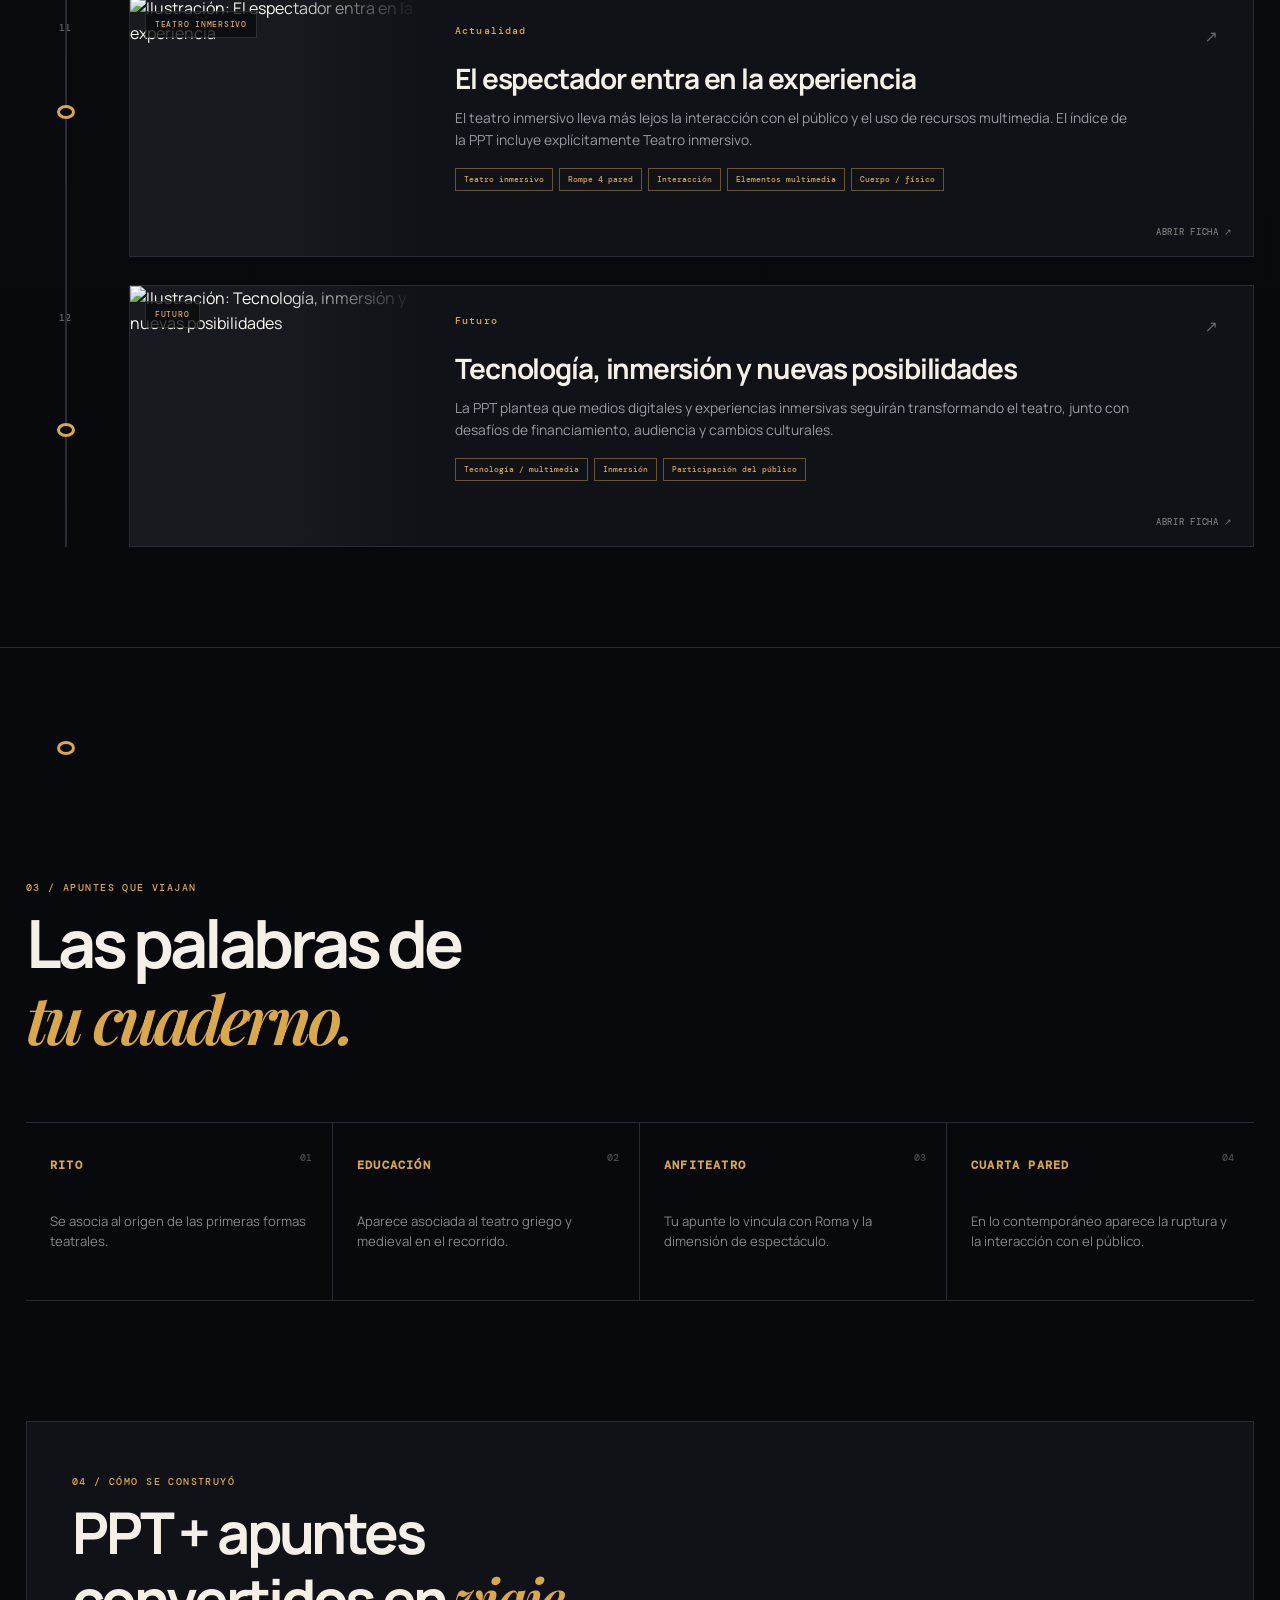
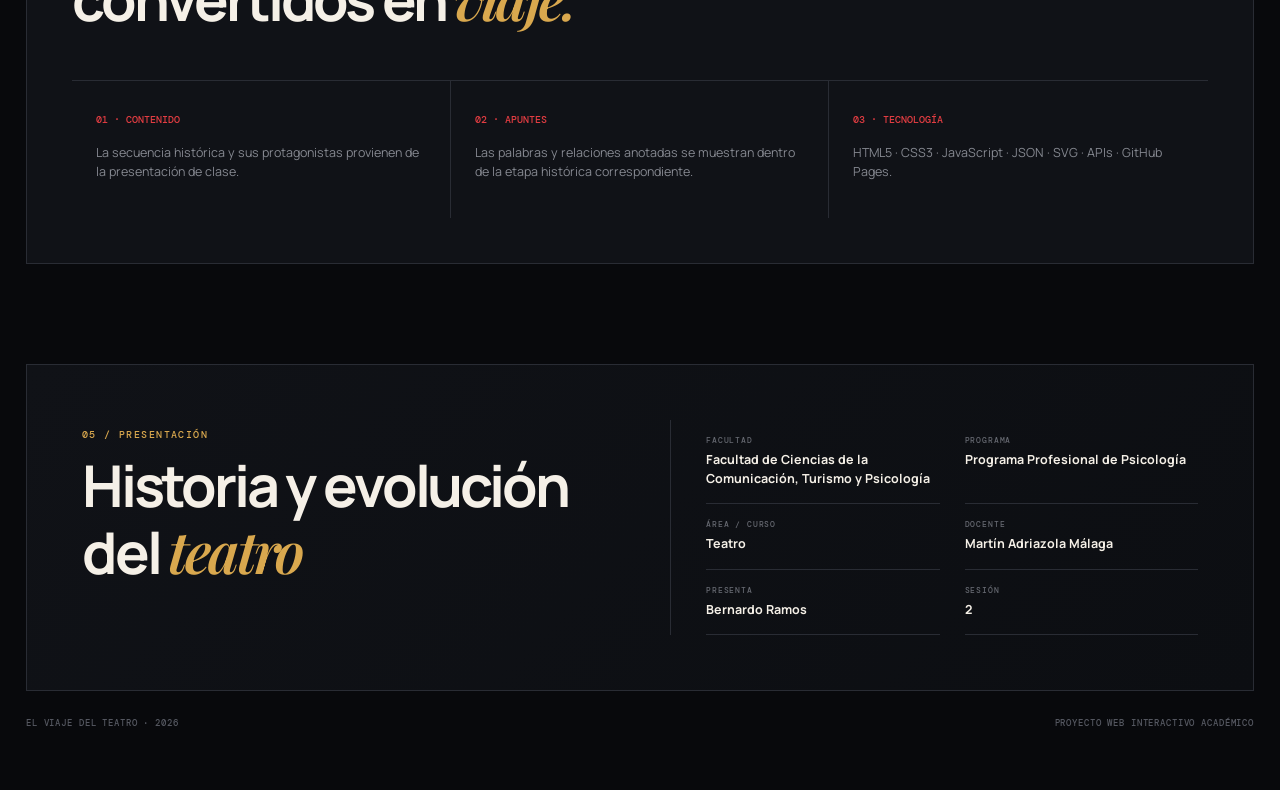
==== commit 4bcaf364: "Convertir portada en experiencia narrativa de viaje" ====
--- a/index.html
+++ b/index.html
@@ -1 +1 @@
-<!doctype html><html lang="es"><head><meta charset="utf-8"><meta name="viewport" content="width=device-width,initial-scale=1"><meta name="theme-color" content="#08090c"><meta name="description" content="Línea de tiempo interactiva sobre la Historia y evolución del teatro. Programa Profesional de Psicología."><title>Historia y evolución del teatro | USMP</title><link rel="stylesheet" href="styles-v3.css"></head><body><div class="grain"></div><header class="hero" id="inicio"><nav class="nav wrap"><a class="brand" href="#inicio"><span class="brand-mark">T</span><span>HISTORIA DEL <b>TEATRO</b></span></a><div class="nav-links"><a href="#linea">Cronología</a><a href="#claves">Conceptos</a><a href="#creditos">Créditos</a></div><button class="theme-btn" id="themeBtn">◐</button></nav><div class="hero-grid wrap"><div class="hero-copy"><div class="institution">FACULTAD DE CIENCIAS DE LA COMUNICACIÓN, TURISMO Y PSICOLOGÍA</div><div class="program">PROGRAMA PROFESIONAL DE PSICOLOGÍA · SESIÓN 2</div><h1>Del <i>rito</i><br>al teatro<br><strong>inmersivo.</strong></h1><p class="hero-lead">Historia y evolución del teatro a través del tiempo, conectando el contenido de la presentación con los conceptos registrados en los apuntes de clase.</p><div class="credits"><span><small>ÁREA / CURSO</small><b>TEATRO</b></span><span><small>DOCENTE</small><b>Martín Adriazola Málaga</b></span><span><small>PRESENTA</small><b>Bernardo Ramos</b></span></div><div class="hero-actions"><a class="primary" href="#linea">Comenzar recorrido <span>↓</span></a><button class="secondary" id="startBtn">Explorar las 12 etapas</button></div></div><div class="hero-visual"><div class="visual-frame"><img id="heroImage" alt="Teatro histórico" src="https://commons.wikimedia.org/wiki/Special:FilePath/Lascar%20Theatre%20of%20Dionysus%20%284517133411%29.jpg"><div class="visual-caption"><span>DESDE LA ANTIGÜEDAD</span><b>Una historia de representación</b></div></div><div class="floating-card"><span>12</span><small>ETAPAS</small></div><div class="floating-card second"><span>∞</span><small>INTERACCIONES</small></div></div></div></header><main><section class="statement wrap"><div class="section-no">01 / IDEA CENTRAL</div><div class="statement-grid"><h2>El teatro cambia<br>cuando cambia <em>el espectador.</em></h2><div><p>Desde los rituales y festivales antiguos hasta las experiencias inmersivas, cada época transforma la relación entre representación, sociedad y público.</p><div class="source-badges"><span>PPT DE CLASE</span><span>APUNTES</span><span>CONTEXTO VISUAL</span></div></div></div></section><section class="timeline-section" id="linea"><div class="wrap"><div class="section-head"><div><span class="section-no">02 / CRONOLOGÍA</span><h2>12 momentos.<br><em>Una evolución.</em></h2></div><p>Haz clic en cualquier etapa para abrir su ficha completa: imagen, período, contenido de la PPT, apuntes asociados, personajes, obras y contexto dinámico.</p></div><div class="toolbar"><div class="search-box"><span>⌕</span><input id="search" type="search" placeholder="Buscar Grecia, Molière, Chéjov, cuarta pared…"></div><select id="periodFilter"><option value="all">Todos los períodos</option></select><button class="clear-btn" id="clearBtn">Restablecer</button></div><div class="timeline-shell"><div class="timeline-axis"><div class="axis-line"></div><div class="axis-progress" id="trackProgress"></div><div id="markers"></div></div><div id="cards" class="timeline-list"></div></div><div id="empty" class="empty" hidden><h3>No encontramos esa etapa</h3><p>Prueba con “Grecia”, “Molière”, “Chéjov”, “cuarta pared” o “inmersivo”.</p></div></div></section><section class="concepts wrap" id="claves"><div class="section-head simple"><div><span class="section-no">03 / CONCEPTOS</span><h2>Las palabras que<br><em>dejan huella.</em></h2></div></div><div class="concept-grid"><article><b>RITO</b><span>01</span><p>El apunte de clase parte del rito y lo relaciona con la educación.</p></article><article><b>ESPECTÁCULO</b><span>02</span><p>Roma y el Barroco destacan la dimensión espectacular de la representación.</p></article><article><b>CUARTA PARED</b><span>03</span><p>La relación tradicional con el público se rompe y aparece la interacción.</p></article><article><b>INMERSIÓN</b><span>04</span><p>El espectador deja de ser solo observador y entra en la experiencia.</p></article></div></section><section class="sources wrap"><div class="source-panel"><div><span class="section-no">04 / METODOLOGÍA</span><h2>PPT + apuntes<br>+ <em>contexto visual.</em></h2></div><div class="source-cols"><article><b>01 · PPT</b><p>Base de la secuencia histórica, características, dramaturgos y obras.</p></article><article><b>02 · APUNTES</b><p>Conceptos anotados en clase y asociados a los hechos históricos correspondientes.</p></article><article><b>03 · API / IMÁGENES</b><p>Contexto visual y consulta externa opcional. No reemplaza las fuentes de clase.</p></article></div></div></section><section class="credit-section wrap" id="creditos"><div class="credit-box"><div><span class="section-no">05 / PRESENTACIÓN</span><h2>Historia y evolución<br>del <em>teatro</em></h2></div><div class="credit-details"><p><small>FACULTAD</small><b>Facultad de Ciencias de la Comunicación, Turismo y Psicología</b></p><p><small>PROGRAMA</small><b>Programa Profesional de Psicología</b></p><p><small>ÁREA / CURSO</small><b>Teatro</b></p><p><small>DOCENTE</small><b>Martín Adriazola Málaga</b></p><p><small>ESTUDIANTE</small><b>Bernardo Ramos</b></p><p><small>SESIÓN</small><b>2</b></p></div></div><footer><span>HISTORIA Y EVOLUCIÓN DEL TEATRO · 2026</span><span>PROYECTO WEB INTERACTIVO ACADÉMICO</span></footer></section></main><div id="modal" class="modal" aria-hidden="true"><div class="modal-box"><button id="close" class="close">×</button><div id="modalContent"></div></div></div><script src="app.js"></script></body></html>+<!doctype html><html lang="es"><head><meta charset="utf-8"><meta name="viewport" content="width=device-width,initial-scale=1"><meta name="theme-color" content="#08090c"><title>El viaje del teatro a través del tiempo</title><link rel="stylesheet" href="styles-v3.css"></head><body><div class="grain"></div><header class="hero" id="inicio"><nav class="nav wrap"><a class="brand" href="#inicio"><span class="brand-mark">🎭</span><span>EL VIAJE DEL <b>TEATRO</b></span></a><div class="nav-links"><a href="#viaje">Viaje</a><a href="#conceptos">Conceptos</a><a href="#creditos">Presentación</a></div><button class="theme-btn" id="themeBtn">◐</button></nav><div class="hero-grid wrap"><div class="hero-copy"><div class="institution">FACULTAD DE CIENCIAS DE LA COMUNICACIÓN, TURISMO Y PSICOLOGÍA</div><div class="program">PROGRAMA PROFESIONAL DE PSICOLOGÍA · SESIÓN 2</div><h1>Un viaje por<br>la historia del<br><strong>teatro.</strong></h1><p class="hero-lead">No leas una línea de tiempo. <b>Recórrela.</b> Sigue al viajero, entra en cada época, descubre su escenario y conecta la PPT con los apuntes de clase.</p><div class="credits"><span><small>ÁREA / CURSO</small><b>TEATRO</b></span><span><small>DOCENTE</small><b>Martín Adriazola Málaga</b></span><span><small>PRESENTA</small><b>Bernardo Ramos</b></span></div><div class="hero-actions"><a class="primary" href="#viaje">Iniciar viaje <span>→</span></a><button class="secondary" id="startBtn">Ver las 12 épocas</button></div></div><div class="hero-visual"><div class="visual-frame"><img alt="Teatro de Dionisio, Grecia" src="https://commons.wikimedia.org/wiki/Special:FilePath/Lascar%20Theatre%20of%20Dionysus%20%284517133411%29.jpg"><div class="traveler" id="traveler">🧑‍🎓</div><div class="visual-caption"><span>PRIMERA PARADA</span><b>El escenario espera.</b></div></div><div class="floating-card"><span>12</span><small>PARADAS</small></div><div class="floating-card second"><span>→</span><small>UN SOLO VIAJE</small></div></div></div></header><main><section class="statement wrap"><div class="section-no">01 / LA EXPERIENCIA</div><div class="statement-grid"><h2>El personaje<br>avanza.<br><em>La historia cambia.</em></h2><div><p>Cada parada representa una transformación del teatro. Cuando llegas a ella, la escena cambia y puedes abrir su historia, personajes, obras y los conceptos que registraste en clase.</p><div class="source-badges"><span>CONTENIDO DE LA PPT</span><span>APUNTE DE CLASE</span><span>IMAGEN / ILUSTRACIÓN</span></div></div></div></section><section class="timeline-section" id="viaje"><div class="wrap"><div class="section-head"><div><span class="section-no">02 / EL RECORRIDO</span><h2>Camina por<br><em>12 épocas.</em></h2></div><p>Desplázate. El viajero avanza contigo. Haz clic en una parada para entrar en ella.</p></div><div class="toolbar"><div class="search-box"><span>⌕</span><input id="search" type="search" placeholder="Busca una época, concepto, personaje…"></div><select id="periodFilter"><option value="all">Todas las épocas</option></select><button class="clear-btn" id="clearBtn">Restablecer</button></div><div class="timeline-shell"><div class="timeline-axis"><div class="axis-line"></div><div class="axis-progress" id="trackProgress"></div><div id="markers"></div></div><div id="cards" class="timeline-list"></div></div><div id="empty" class="empty" hidden><h3>No encontramos esa parada</h3><p>Prueba con Grecia, Roma, Molière, Chéjov, cuarta pared o inmersivo.</p></div></div></section><section class="concepts wrap" id="conceptos"><div class="section-head simple"><div><span class="section-no">03 / APUNTES QUE VIAJAN</span><h2>Las palabras de<br><em>tu cuaderno.</em></h2></div></div><div class="concept-grid"><article><b>RITO</b><span>01</span><p>Se asocia al origen de las primeras formas teatrales.</p></article><article><b>EDUCACIÓN</b><span>02</span><p>Aparece asociada al teatro griego y medieval en el recorrido.</p></article><article><b>ANFITEATRO</b><span>03</span><p>Tu apunte lo vincula con Roma y la dimensión de espectáculo.</p></article><article><b>CUARTA PARED</b><span>04</span><p>En lo contemporáneo aparece la ruptura y la interacción con el público.</p></article></div></section><section class="sources wrap"><div class="source-panel"><div><span class="section-no">04 / CÓMO SE CONSTRUYÓ</span><h2>PPT + apuntes<br>convertidos en <em>viaje.</em></h2></div><div class="source-cols"><article><b>01 · CONTENIDO</b><p>La secuencia histórica y sus protagonistas provienen de la presentación de clase.</p></article><article><b>02 · APUNTES</b><p>Las palabras y relaciones anotadas se muestran dentro de la etapa histórica correspondiente.</p></article><article><b>03 · TECNOLOGÍA</b><p>HTML5 · CSS3 · JavaScript · JSON · SVG · APIs · GitHub Pages.</p></article></div></div></section><section class="credit-section wrap" id="creditos"><div class="credit-box"><div><span class="section-no">05 / PRESENTACIÓN</span><h2>Historia y evolución<br>del <em>teatro</em></h2></div><div class="credit-details"><p><small>FACULTAD</small><b>Facultad de Ciencias de la Comunicación, Turismo y Psicología</b></p><p><small>PROGRAMA</small><b>Programa Profesional de Psicología</b></p><p><small>ÁREA / CURSO</small><b>Teatro</b></p><p><small>DOCENTE</small><b>Martín Adriazola Málaga</b></p><p><small>PRESENTA</small><b>Bernardo Ramos</b></p><p><small>SESIÓN</small><b>2</b></p></div></div><footer><span>EL VIAJE DEL TEATRO · 2026</span><span>PROYECTO WEB INTERACTIVO ACADÉMICO</span></footer></section></main><div id="modal" class="modal" aria-hidden="true"><div class="modal-box"><button id="close" class="close">×</button><div id="modalContent"></div></div></div><script src="app.js"></script></body></html>
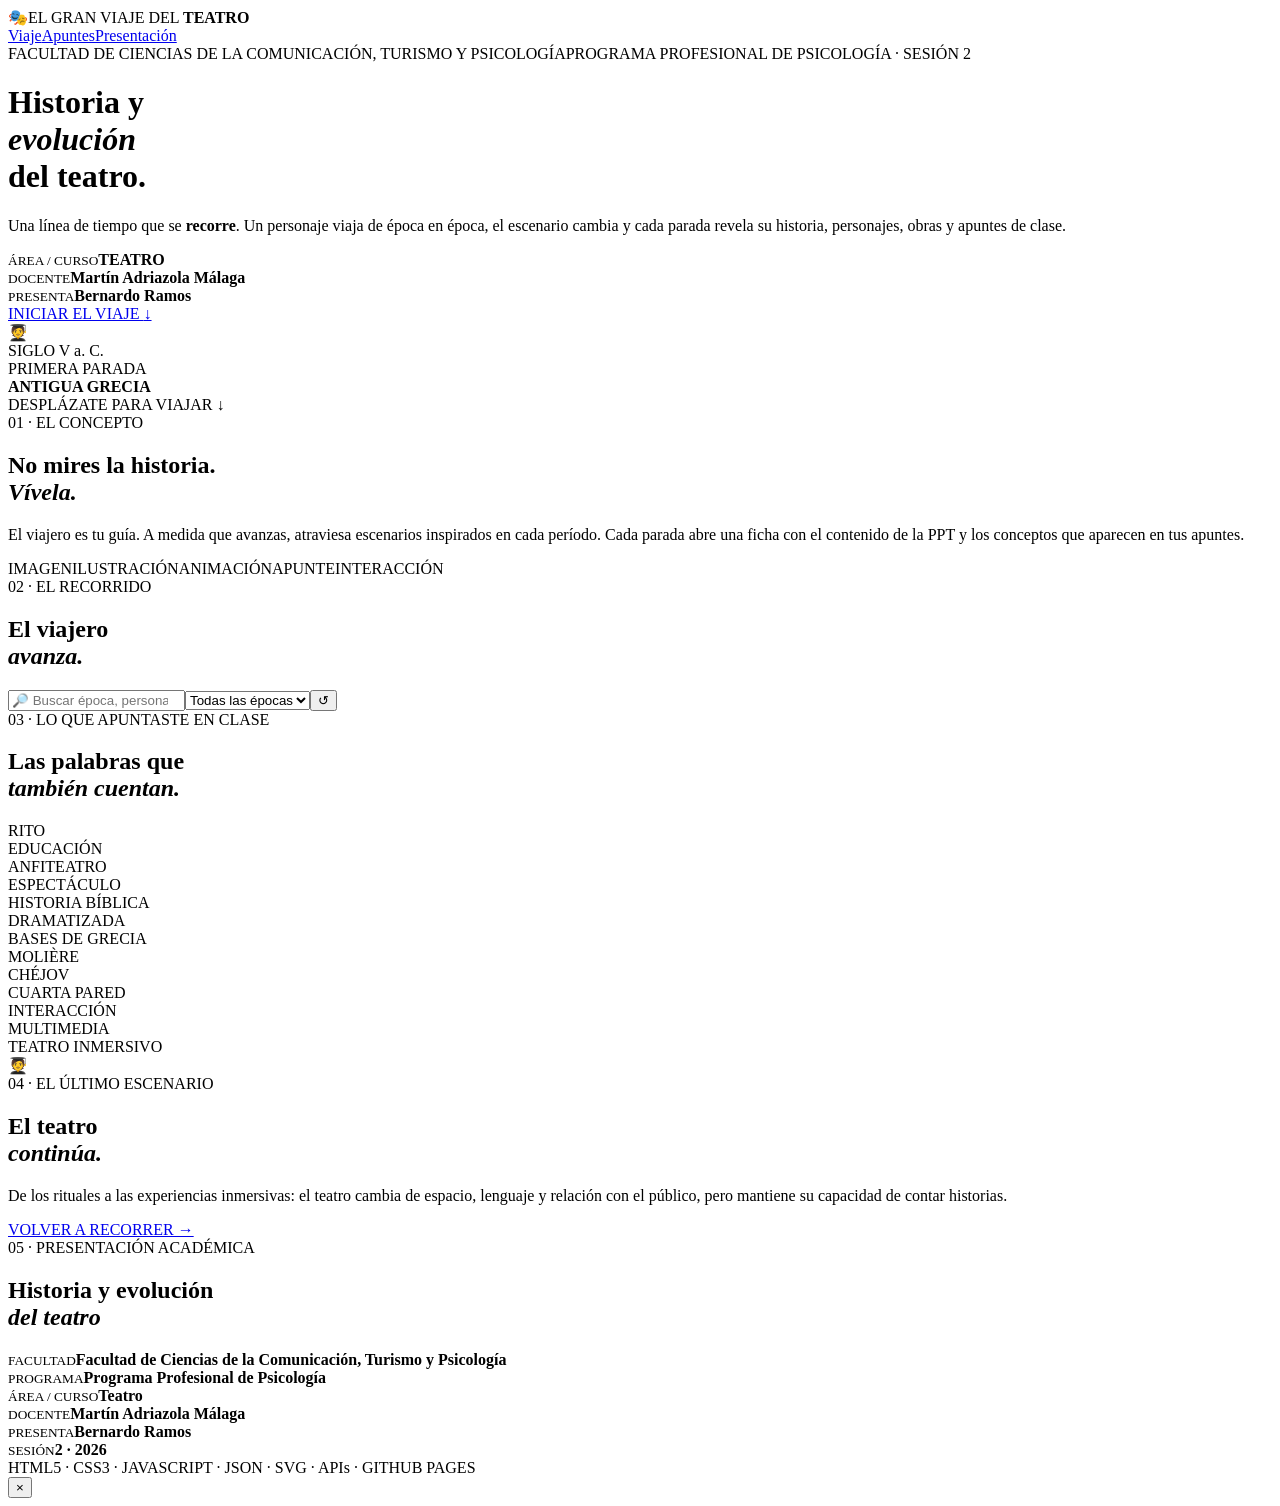
==== commit dcd0f965: "Rediseño narrativo: viaje del teatro" ====
--- a/index.html
+++ b/index.html
@@ -1 +1 @@
-<!doctype html><html lang="es"><head><meta charset="utf-8"><meta name="viewport" content="width=device-width,initial-scale=1"><meta name="theme-color" content="#08090c"><title>El viaje del teatro a través del tiempo</title><link rel="stylesheet" href="styles-v3.css"></head><body><div class="grain"></div><header class="hero" id="inicio"><nav class="nav wrap"><a class="brand" href="#inicio"><span class="brand-mark">🎭</span><span>EL VIAJE DEL <b>TEATRO</b></span></a><div class="nav-links"><a href="#viaje">Viaje</a><a href="#conceptos">Conceptos</a><a href="#creditos">Presentación</a></div><button class="theme-btn" id="themeBtn">◐</button></nav><div class="hero-grid wrap"><div class="hero-copy"><div class="institution">FACULTAD DE CIENCIAS DE LA COMUNICACIÓN, TURISMO Y PSICOLOGÍA</div><div class="program">PROGRAMA PROFESIONAL DE PSICOLOGÍA · SESIÓN 2</div><h1>Un viaje por<br>la historia del<br><strong>teatro.</strong></h1><p class="hero-lead">No leas una línea de tiempo. <b>Recórrela.</b> Sigue al viajero, entra en cada época, descubre su escenario y conecta la PPT con los apuntes de clase.</p><div class="credits"><span><small>ÁREA / CURSO</small><b>TEATRO</b></span><span><small>DOCENTE</small><b>Martín Adriazola Málaga</b></span><span><small>PRESENTA</small><b>Bernardo Ramos</b></span></div><div class="hero-actions"><a class="primary" href="#viaje">Iniciar viaje <span>→</span></a><button class="secondary" id="startBtn">Ver las 12 épocas</button></div></div><div class="hero-visual"><div class="visual-frame"><img alt="Teatro de Dionisio, Grecia" src="https://commons.wikimedia.org/wiki/Special:FilePath/Lascar%20Theatre%20of%20Dionysus%20%284517133411%29.jpg"><div class="traveler" id="traveler">🧑‍🎓</div><div class="visual-caption"><span>PRIMERA PARADA</span><b>El escenario espera.</b></div></div><div class="floating-card"><span>12</span><small>PARADAS</small></div><div class="floating-card second"><span>→</span><small>UN SOLO VIAJE</small></div></div></div></header><main><section class="statement wrap"><div class="section-no">01 / LA EXPERIENCIA</div><div class="statement-grid"><h2>El personaje<br>avanza.<br><em>La historia cambia.</em></h2><div><p>Cada parada representa una transformación del teatro. Cuando llegas a ella, la escena cambia y puedes abrir su historia, personajes, obras y los conceptos que registraste en clase.</p><div class="source-badges"><span>CONTENIDO DE LA PPT</span><span>APUNTE DE CLASE</span><span>IMAGEN / ILUSTRACIÓN</span></div></div></div></section><section class="timeline-section" id="viaje"><div class="wrap"><div class="section-head"><div><span class="section-no">02 / EL RECORRIDO</span><h2>Camina por<br><em>12 épocas.</em></h2></div><p>Desplázate. El viajero avanza contigo. Haz clic en una parada para entrar en ella.</p></div><div class="toolbar"><div class="search-box"><span>⌕</span><input id="search" type="search" placeholder="Busca una época, concepto, personaje…"></div><select id="periodFilter"><option value="all">Todas las épocas</option></select><button class="clear-btn" id="clearBtn">Restablecer</button></div><div class="timeline-shell"><div class="timeline-axis"><div class="axis-line"></div><div class="axis-progress" id="trackProgress"></div><div id="markers"></div></div><div id="cards" class="timeline-list"></div></div><div id="empty" class="empty" hidden><h3>No encontramos esa parada</h3><p>Prueba con Grecia, Roma, Molière, Chéjov, cuarta pared o inmersivo.</p></div></div></section><section class="concepts wrap" id="conceptos"><div class="section-head simple"><div><span class="section-no">03 / APUNTES QUE VIAJAN</span><h2>Las palabras de<br><em>tu cuaderno.</em></h2></div></div><div class="concept-grid"><article><b>RITO</b><span>01</span><p>Se asocia al origen de las primeras formas teatrales.</p></article><article><b>EDUCACIÓN</b><span>02</span><p>Aparece asociada al teatro griego y medieval en el recorrido.</p></article><article><b>ANFITEATRO</b><span>03</span><p>Tu apunte lo vincula con Roma y la dimensión de espectáculo.</p></article><article><b>CUARTA PARED</b><span>04</span><p>En lo contemporáneo aparece la ruptura y la interacción con el público.</p></article></div></section><section class="sources wrap"><div class="source-panel"><div><span class="section-no">04 / CÓMO SE CONSTRUYÓ</span><h2>PPT + apuntes<br>convertidos en <em>viaje.</em></h2></div><div class="source-cols"><article><b>01 · CONTENIDO</b><p>La secuencia histórica y sus protagonistas provienen de la presentación de clase.</p></article><article><b>02 · APUNTES</b><p>Las palabras y relaciones anotadas se muestran dentro de la etapa histórica correspondiente.</p></article><article><b>03 · TECNOLOGÍA</b><p>HTML5 · CSS3 · JavaScript · JSON · SVG · APIs · GitHub Pages.</p></article></div></div></section><section class="credit-section wrap" id="creditos"><div class="credit-box"><div><span class="section-no">05 / PRESENTACIÓN</span><h2>Historia y evolución<br>del <em>teatro</em></h2></div><div class="credit-details"><p><small>FACULTAD</small><b>Facultad de Ciencias de la Comunicación, Turismo y Psicología</b></p><p><small>PROGRAMA</small><b>Programa Profesional de Psicología</b></p><p><small>ÁREA / CURSO</small><b>Teatro</b></p><p><small>DOCENTE</small><b>Martín Adriazola Málaga</b></p><p><small>PRESENTA</small><b>Bernardo Ramos</b></p><p><small>SESIÓN</small><b>2</b></p></div></div><footer><span>EL VIAJE DEL TEATRO · 2026</span><span>PROYECTO WEB INTERACTIVO ACADÉMICO</span></footer></section></main><div id="modal" class="modal" aria-hidden="true"><div class="modal-box"><button id="close" class="close">×</button><div id="modalContent"></div></div></div><script src="app.js"></script></body></html>+<!doctype html><html lang="es"><head><meta charset="utf-8"><meta name="viewport" content="width=device-width,initial-scale=1"><meta name="theme-color" content="#090706"><title>El gran viaje del teatro · Línea de tiempo interactiva</title><link rel="preconnect" href="https://fonts.googleapis.com"><link rel="stylesheet" href="styles-v4.css"></head><body><div class="stars"></div><header class="cover" id="inicio"><nav class="nav wrap"><div class="brand"><span class="mask">🎭</span><span>EL GRAN VIAJE DEL <b>TEATRO</b></span></div><div class="navlinks"><a href="#viaje">Viaje</a><a href="#clase">Apuntes</a><a href="#presentacion">Presentación</a></div></nav><div class="cover-stage wrap"><div class="curtain curtain-l"></div><div class="curtain curtain-r"></div><div class="cover-copy"><span class="eyebrow">FACULTAD DE CIENCIAS DE LA COMUNICACIÓN, TURISMO Y PSICOLOGÍA</span><span class="eyebrow">PROGRAMA PROFESIONAL DE PSICOLOGÍA · SESIÓN 2</span><h1>Historia y<br><em>evolución</em><br>del teatro.</h1><p>Una línea de tiempo que se <strong>recorre</strong>. Un personaje viaja de época en época, el escenario cambia y cada parada revela su historia, personajes, obras y apuntes de clase.</p><div class="identity"><div><small>ÁREA / CURSO</small><b>TEATRO</b></div><div><small>DOCENTE</small><b>Martín Adriazola Málaga</b></div><div><small>PRESENTA</small><b>Bernardo Ramos</b></div></div><a class="start" href="#viaje">INICIAR EL VIAJE <span>↓</span></a></div><div class="cover-art"><div class="moon"></div><div class="stage-platform"><div class="columns"><i></i><i></i><i></i></div><div class="arch"></div><div class="traveler hero-traveler">🧑‍🎓</div><div class="sign">SIGLO V a. C.</div></div><div class="art-caption">PRIMERA PARADA<br><b>ANTIGUA GRECIA</b></div></div></div><div class="scrollhint">DESPLÁZATE PARA VIAJAR <span>↓</span></div></header><main><section class="intro wrap"><div><span class="eyebrow gold">01 · EL CONCEPTO</span><h2>No mires la historia.<br><em>Vívela.</em></h2></div><div class="intro-copy"><p>El viajero es tu guía. A medida que avanzas, atraviesa escenarios inspirados en cada período. Cada parada abre una ficha con el contenido de la PPT y los conceptos que aparecen en tus apuntes.</p><div class="pillrow"><span>IMAGEN</span><span>ILUSTRACIÓN</span><span>ANIMACIÓN</span><span>APUNTE</span><span>INTERACCIÓN</span></div></div></section><section id="viaje" class="journey"><div class="journey-head wrap"><div><span class="eyebrow gold">02 · EL RECORRIDO</span><h2>El viajero<br><em>avanza.</em></h2></div><div class="journey-tools"><input id="search" type="search" placeholder="🔎 Buscar época, personaje, concepto…"><select id="periodFilter"><option value="all">Todas las épocas</option></select><button id="clearBtn">↺</button></div></div><div class="world"><div class="world-line"></div><div id="journeyScene" class="journey-scene"></div><div id="cards" class="journey-cards"></div><div id="empty" class="empty" hidden>No encontramos esa etapa.</div></div></section><section id="clase" class="notes wrap"><span class="eyebrow gold">03 · LO QUE APUNTASTE EN CLASE</span><h2>Las palabras que<br><em>también cuentan.</em></h2><div class="note-wall"><div class="note n1">RITO</div><div class="note n2">EDUCACIÓN</div><div class="note n3">ANFITEATRO</div><div class="note n4">ESPECTÁCULO</div><div class="note n5">HISTORIA BÍBLICA<br>DRAMATIZADA</div><div class="note n6">BASES DE GRECIA</div><div class="note n7">MOLIÈRE</div><div class="note n8">CHÉJOV</div><div class="note n9">CUARTA PARED</div><div class="note n10">INTERACCIÓN</div><div class="note n11">MULTIMEDIA</div><div class="note n12">TEATRO INMERSIVO</div></div></section><section class="final wrap"><div class="final-art"><div class="future-orbit"></div><div class="future-person">🧑‍🎓</div></div><div><span class="eyebrow gold">04 · EL ÚLTIMO ESCENARIO</span><h2>El teatro<br><em>continúa.</em></h2><p>De los rituales a las experiencias inmersivas: el teatro cambia de espacio, lenguaje y relación con el público, pero mantiene su capacidad de contar historias.</p><a href="#viaje" class="start small">VOLVER A RECORRER →</a></div></section><section id="presentacion" class="presentation wrap"><span class="eyebrow gold">05 · PRESENTACIÓN ACADÉMICA</span><h2>Historia y evolución<br><em>del teatro</em></h2><div class="presgrid"><div><small>FACULTAD</small><b>Facultad de Ciencias de la Comunicación, Turismo y Psicología</b></div><div><small>PROGRAMA</small><b>Programa Profesional de Psicología</b></div><div><small>ÁREA / CURSO</small><b>Teatro</b></div><div><small>DOCENTE</small><b>Martín Adriazola Málaga</b></div><div><small>PRESENTA</small><b>Bernardo Ramos</b></div><div><small>SESIÓN</small><b>2 · 2026</b></div></div><div class="tech">HTML5 · CSS3 · JAVASCRIPT · JSON · SVG · APIs · GITHUB PAGES</div></section></main><div id="modal" class="modal"><div class="modalbox"><button id="close">×</button><div id="modalContent"></div></div></div><script src="app.js"></script></body></html>
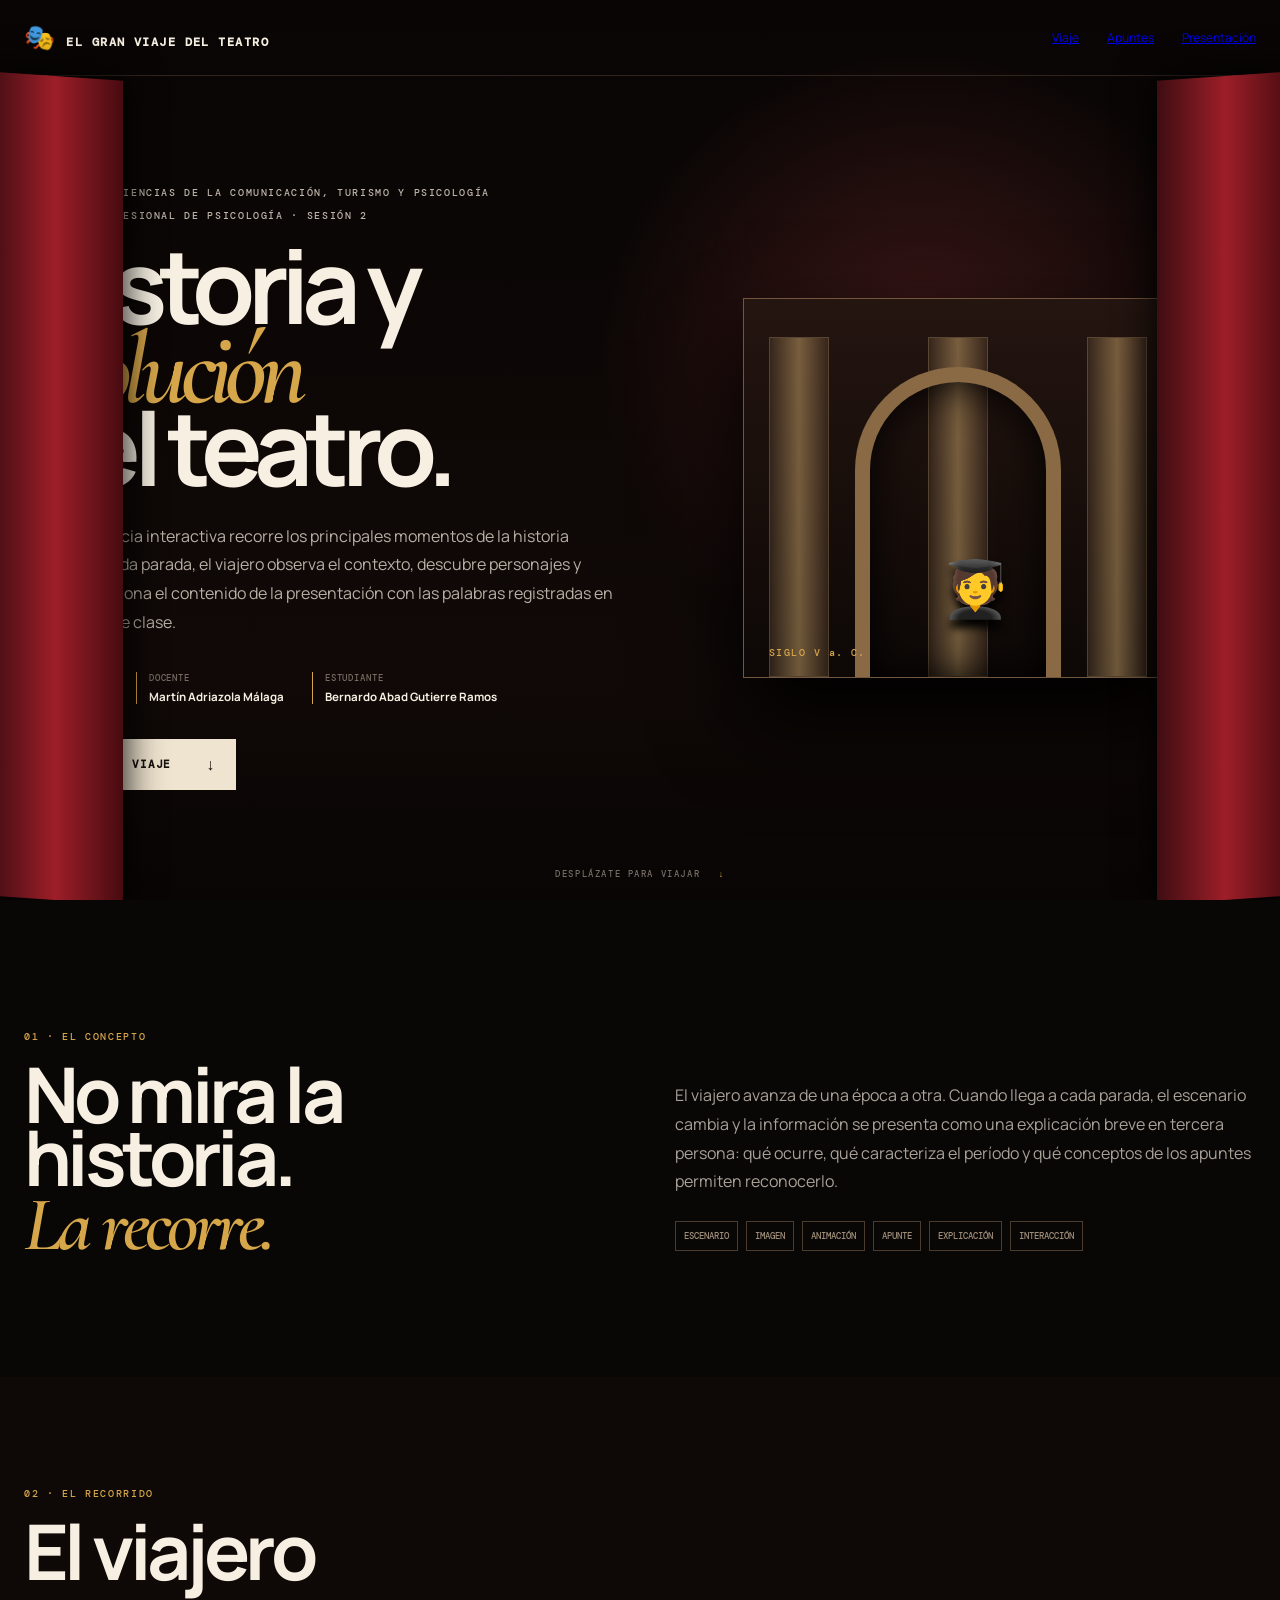
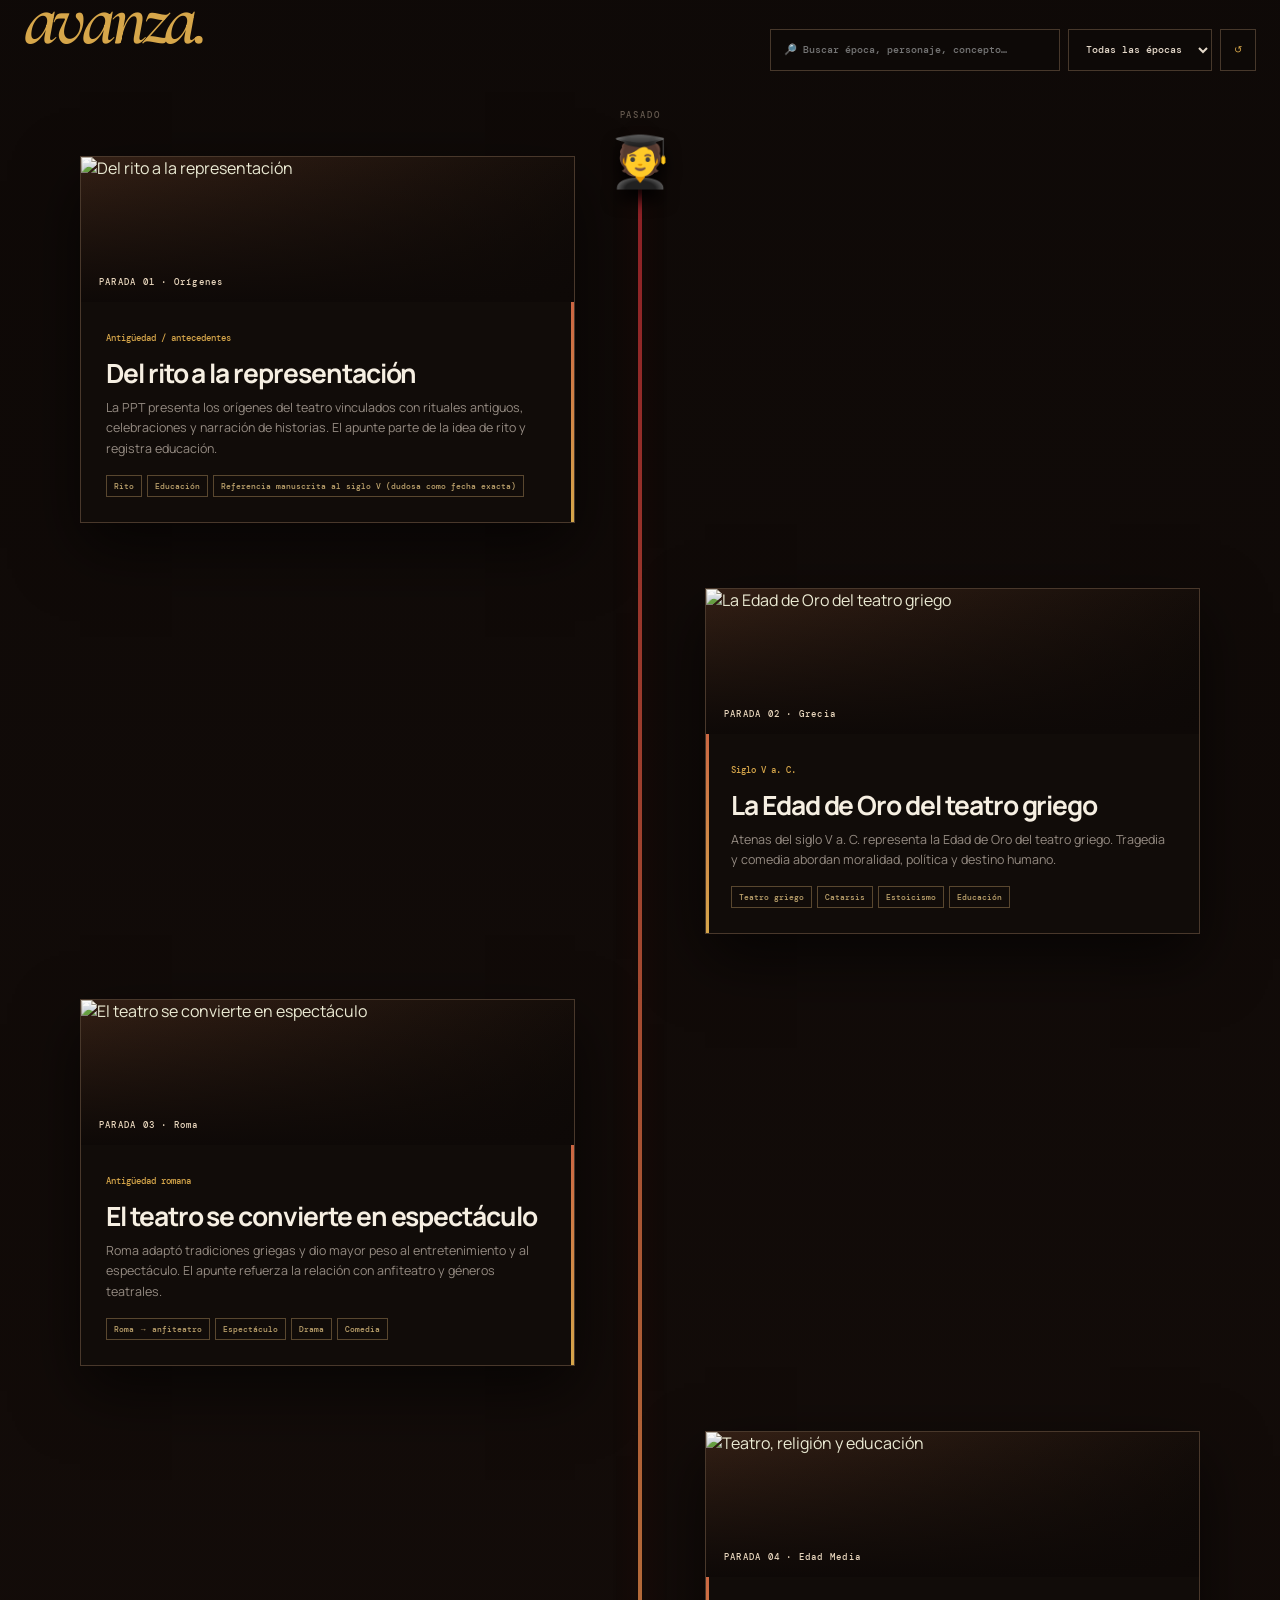
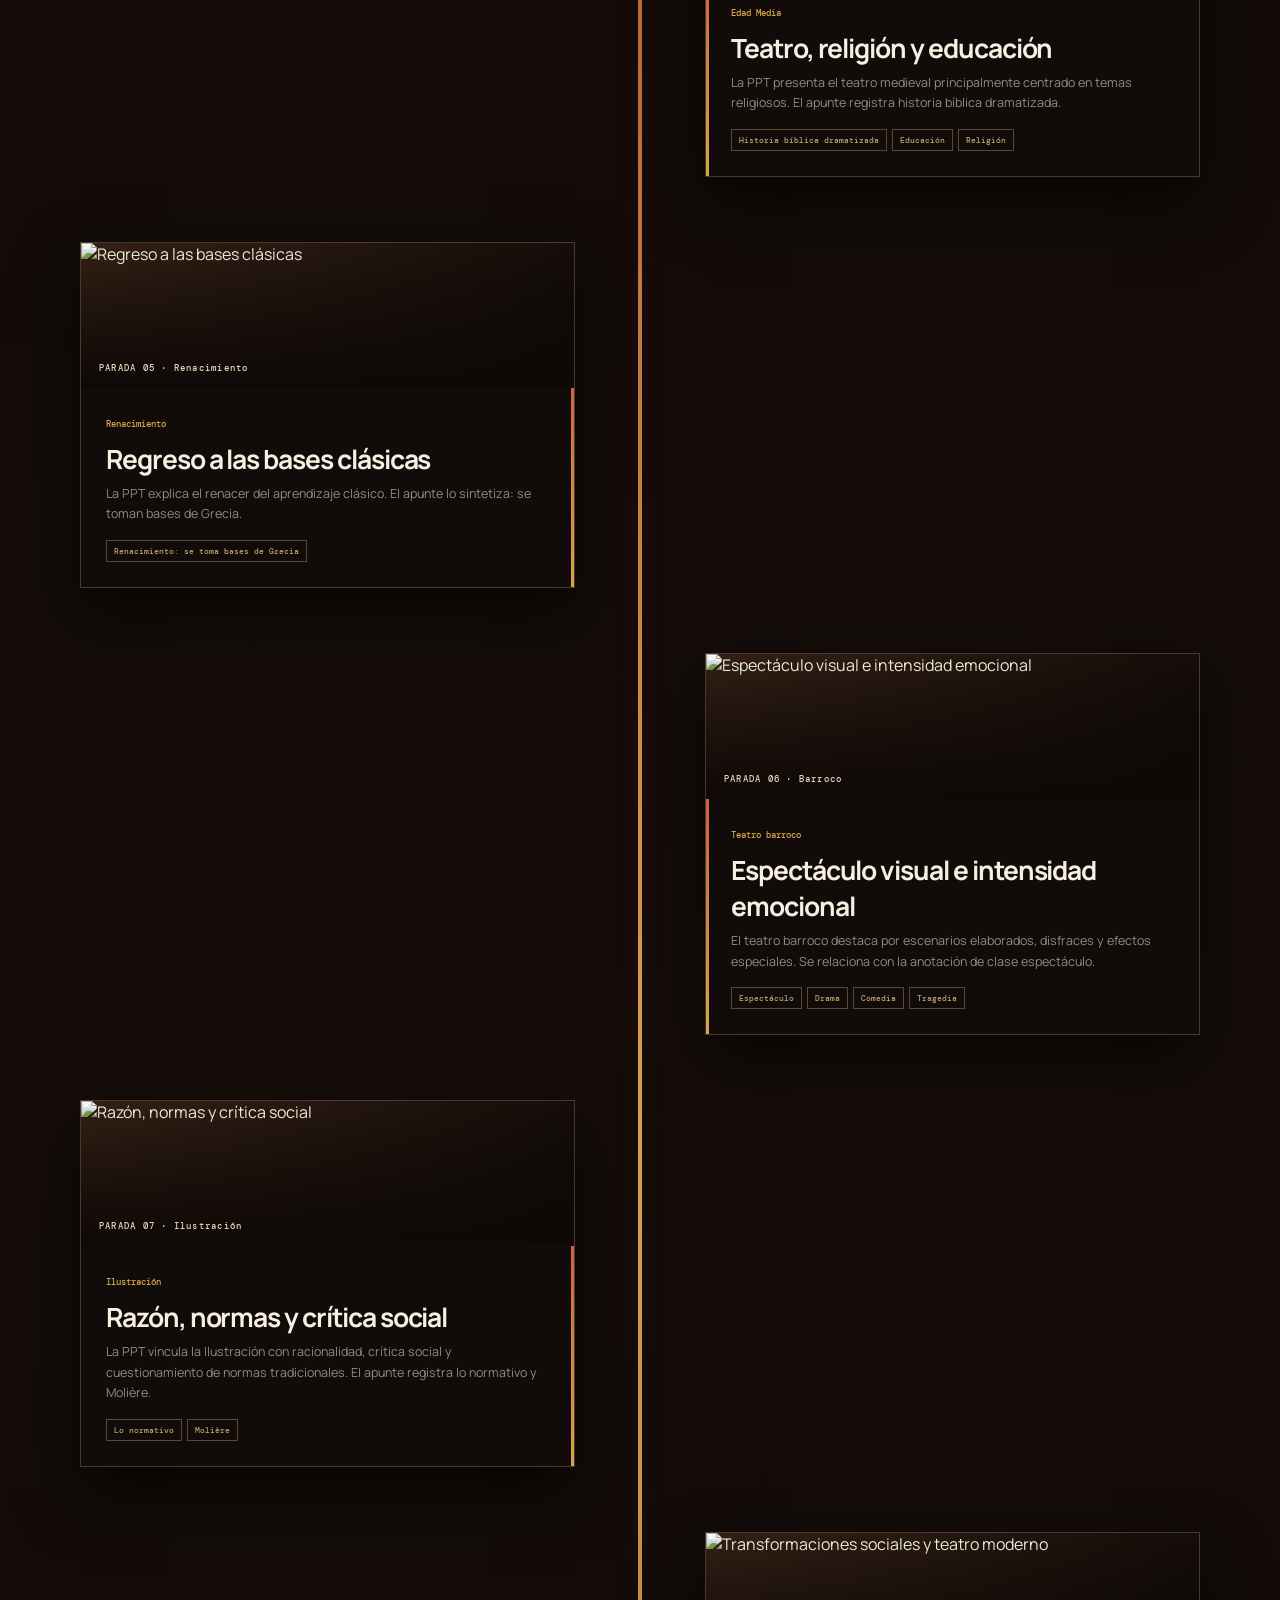
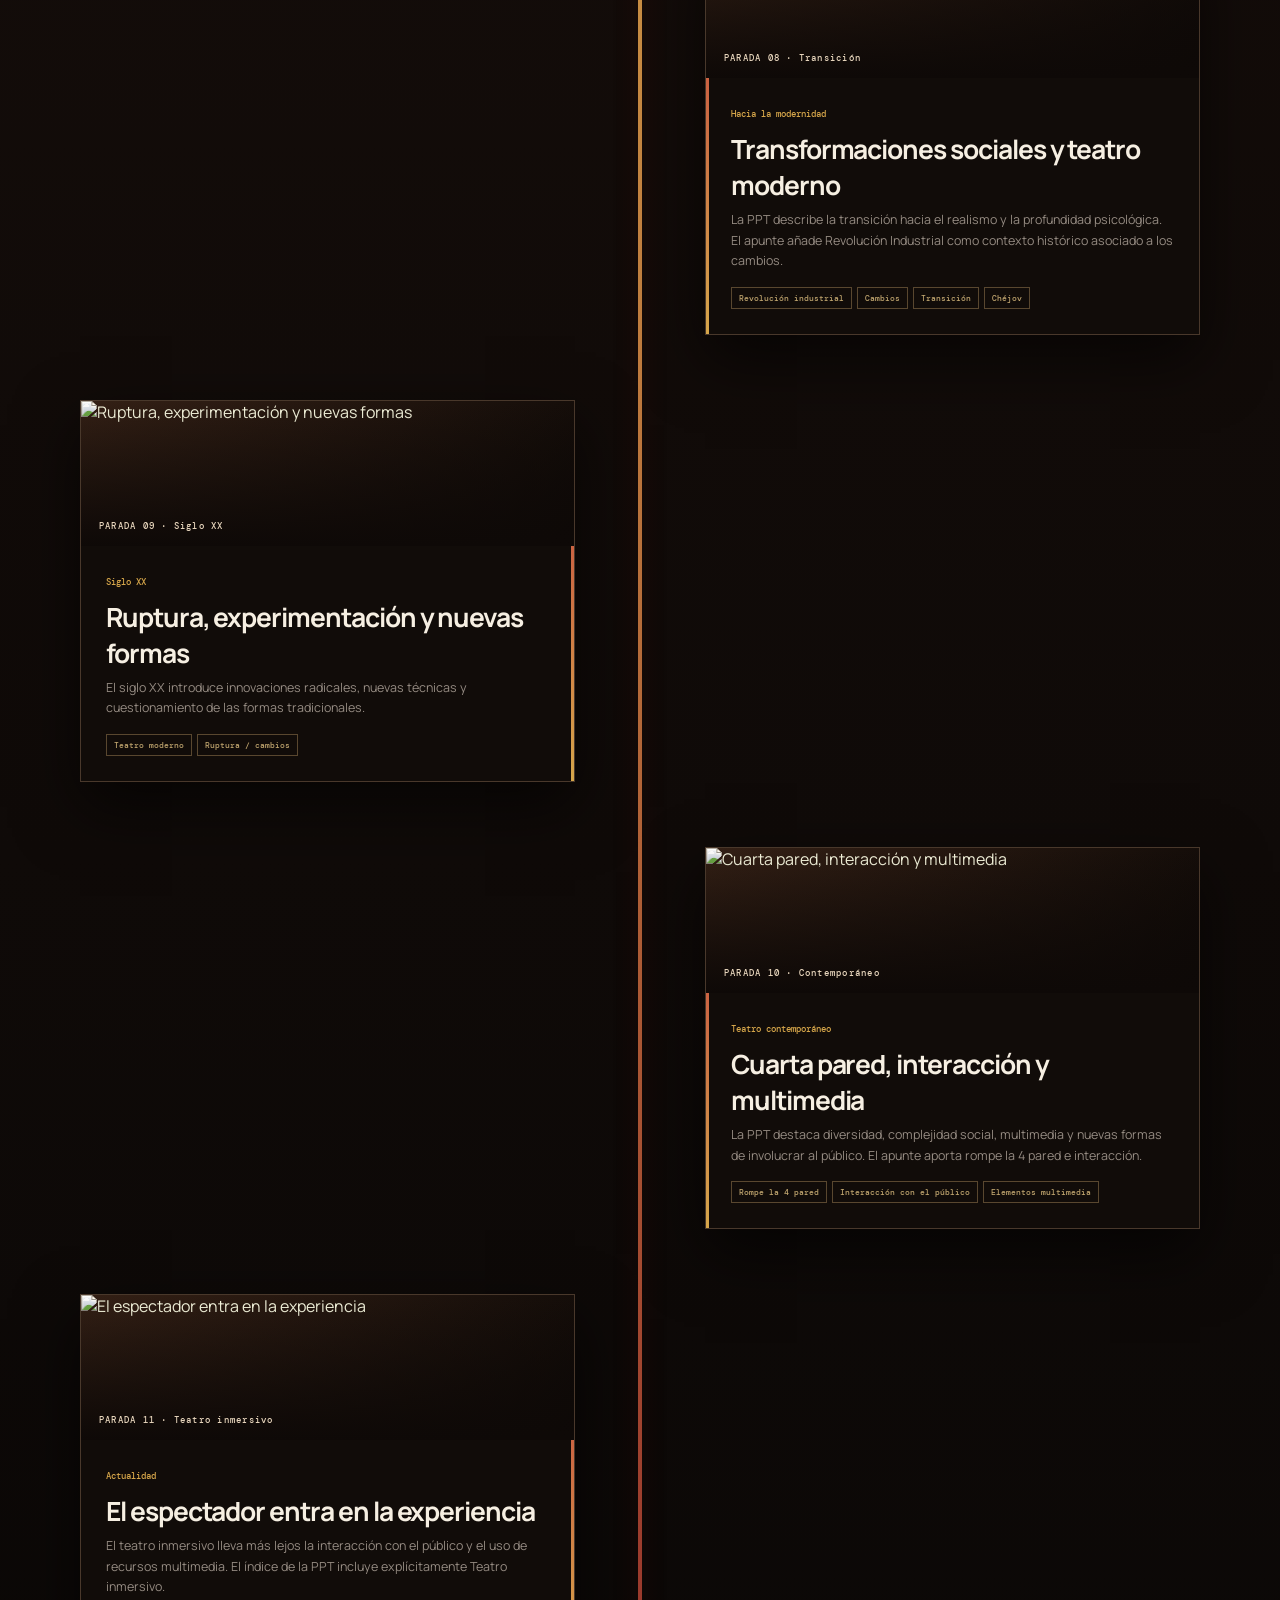
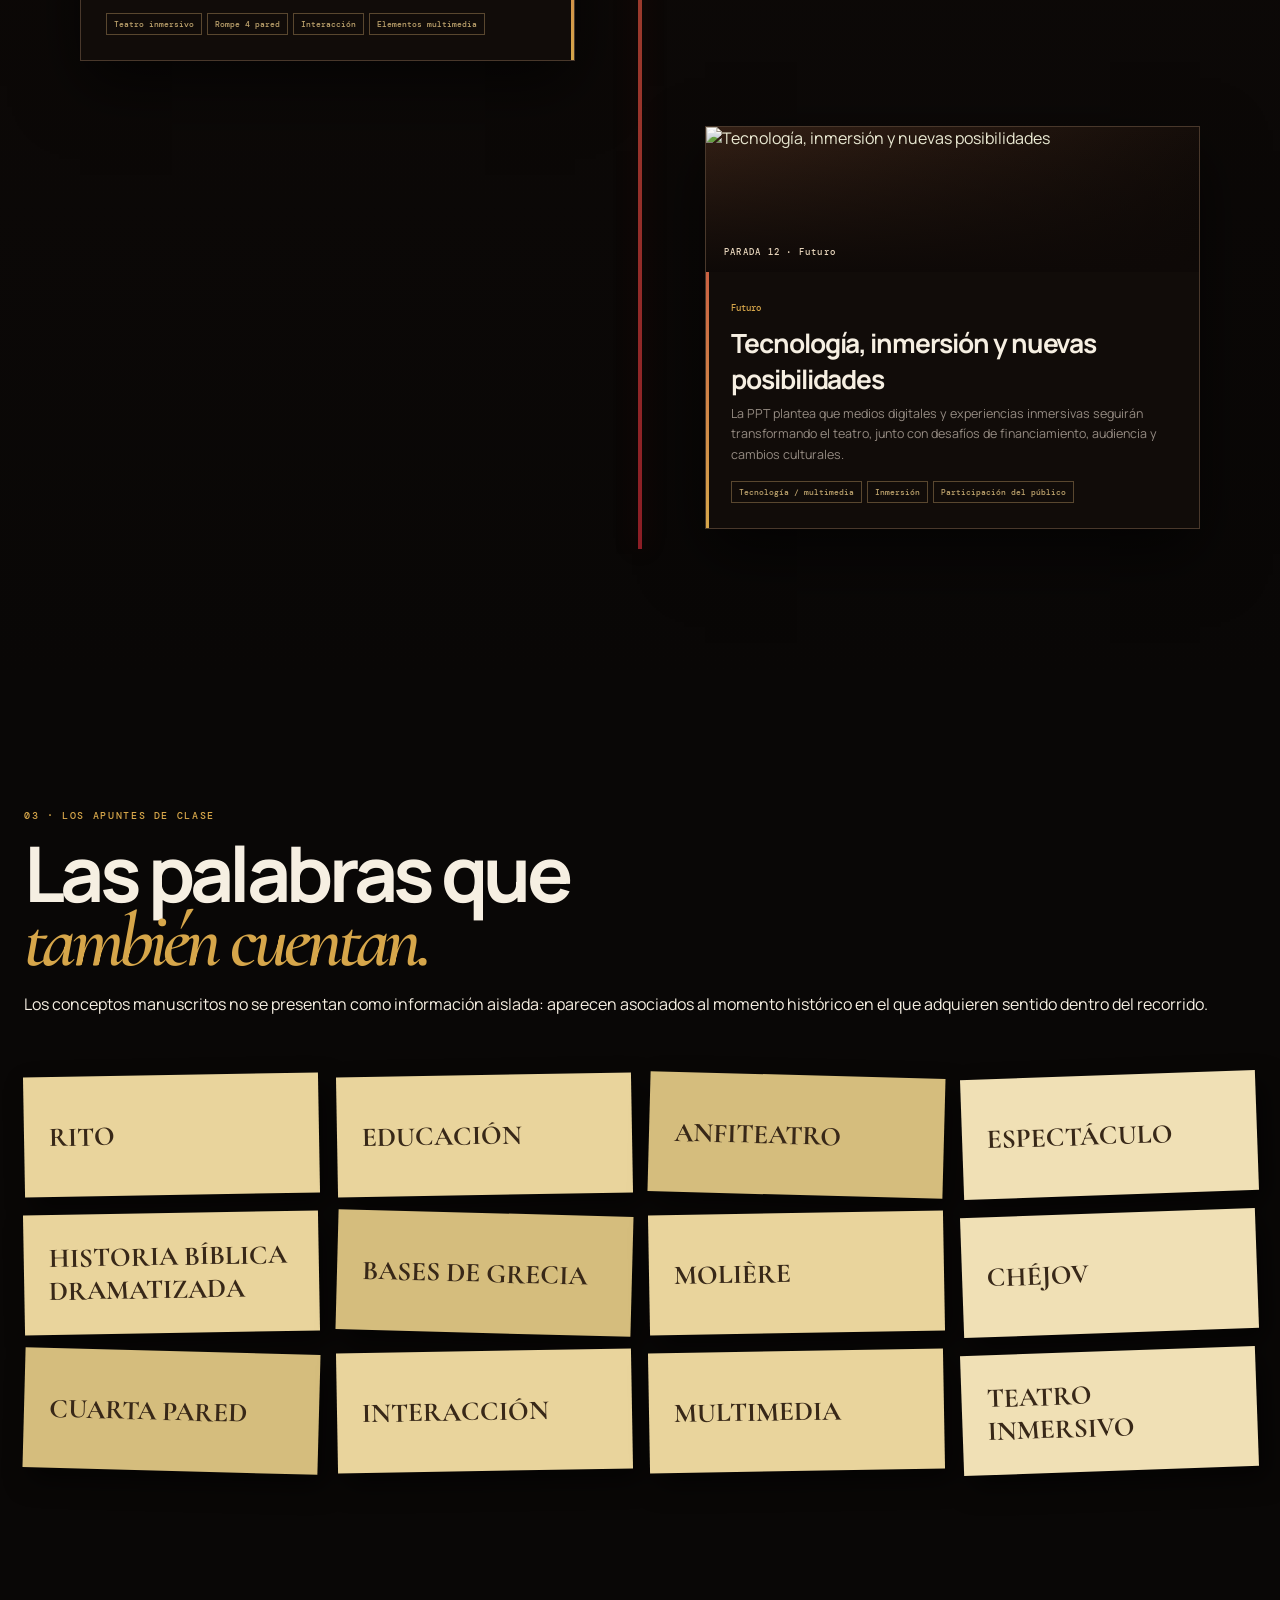
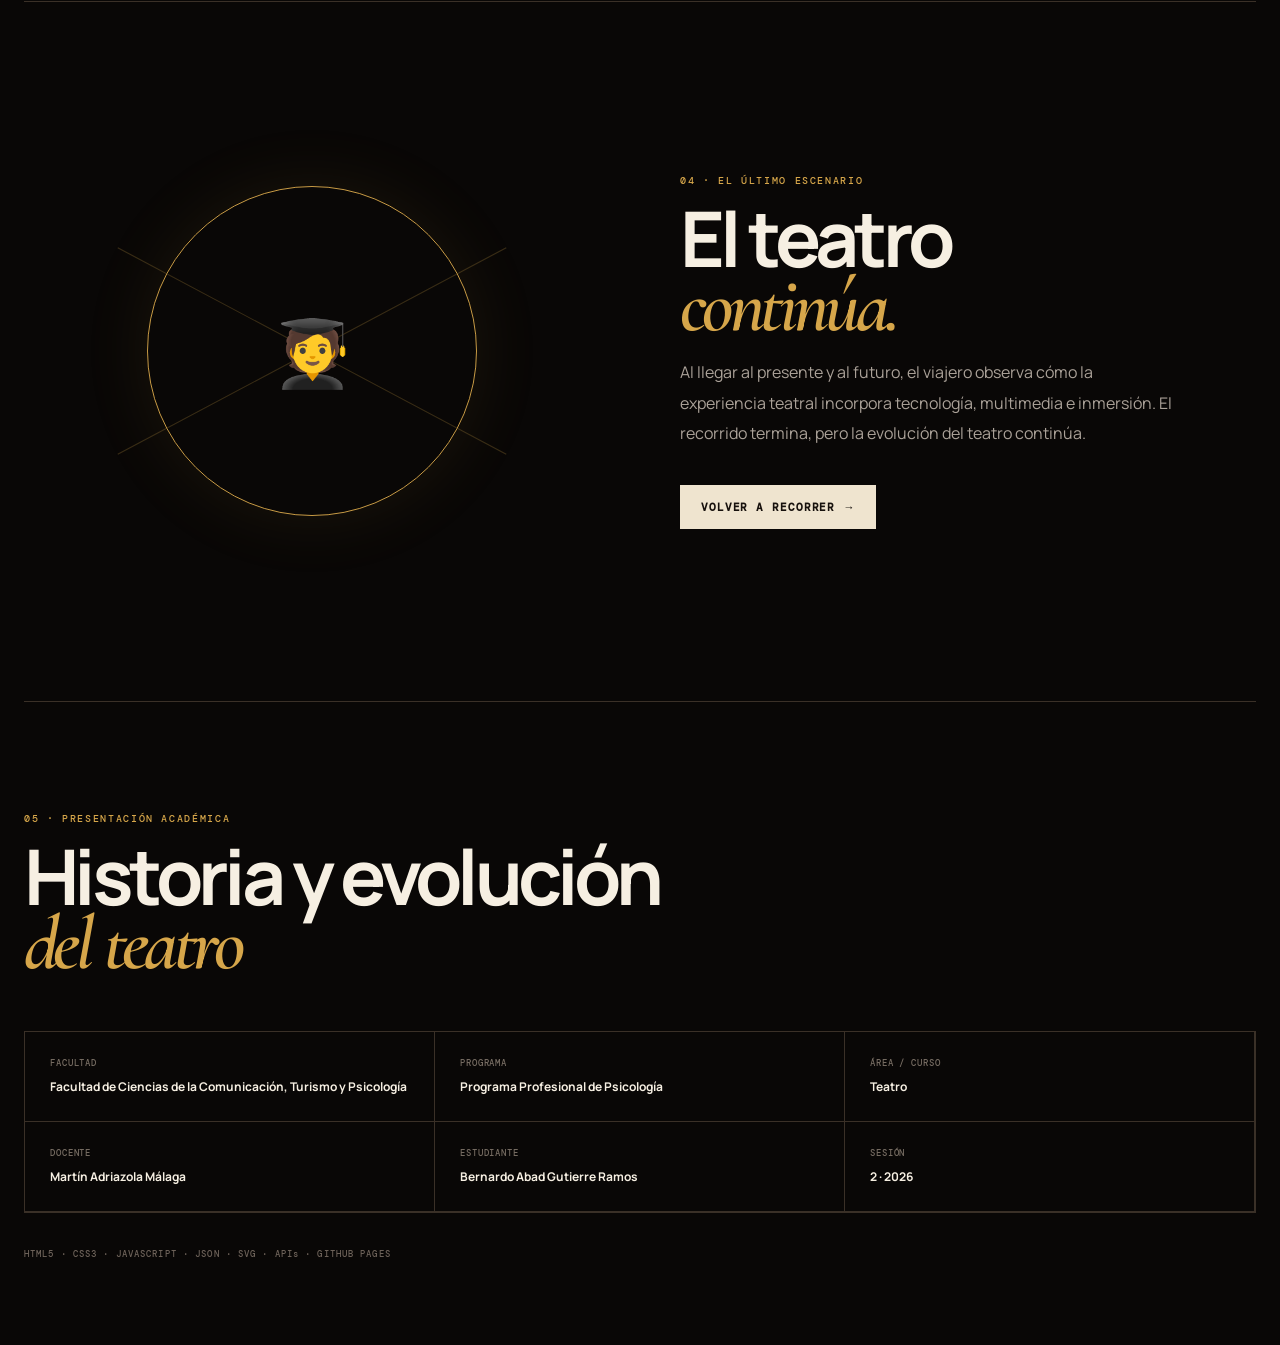
==== commit 1eb9160f: "Actualizar identidad y narrativa académica" ====
--- a/index.html
+++ b/index.html
@@ -1 +1 @@
-<!doctype html><html lang="es"><head><meta charset="utf-8"><meta name="viewport" content="width=device-width,initial-scale=1"><meta name="theme-color" content="#090706"><title>El gran viaje del teatro · Línea de tiempo interactiva</title><link rel="preconnect" href="https://fonts.googleapis.com"><link rel="stylesheet" href="styles-v4.css"></head><body><div class="stars"></div><header class="cover" id="inicio"><nav class="nav wrap"><div class="brand"><span class="mask">🎭</span><span>EL GRAN VIAJE DEL <b>TEATRO</b></span></div><div class="navlinks"><a href="#viaje">Viaje</a><a href="#clase">Apuntes</a><a href="#presentacion">Presentación</a></div></nav><div class="cover-stage wrap"><div class="curtain curtain-l"></div><div class="curtain curtain-r"></div><div class="cover-copy"><span class="eyebrow">FACULTAD DE CIENCIAS DE LA COMUNICACIÓN, TURISMO Y PSICOLOGÍA</span><span class="eyebrow">PROGRAMA PROFESIONAL DE PSICOLOGÍA · SESIÓN 2</span><h1>Historia y<br><em>evolución</em><br>del teatro.</h1><p>Una línea de tiempo que se <strong>recorre</strong>. Un personaje viaja de época en época, el escenario cambia y cada parada revela su historia, personajes, obras y apuntes de clase.</p><div class="identity"><div><small>ÁREA / CURSO</small><b>TEATRO</b></div><div><small>DOCENTE</small><b>Martín Adriazola Málaga</b></div><div><small>PRESENTA</small><b>Bernardo Ramos</b></div></div><a class="start" href="#viaje">INICIAR EL VIAJE <span>↓</span></a></div><div class="cover-art"><div class="moon"></div><div class="stage-platform"><div class="columns"><i></i><i></i><i></i></div><div class="arch"></div><div class="traveler hero-traveler">🧑‍🎓</div><div class="sign">SIGLO V a. C.</div></div><div class="art-caption">PRIMERA PARADA<br><b>ANTIGUA GRECIA</b></div></div></div><div class="scrollhint">DESPLÁZATE PARA VIAJAR <span>↓</span></div></header><main><section class="intro wrap"><div><span class="eyebrow gold">01 · EL CONCEPTO</span><h2>No mires la historia.<br><em>Vívela.</em></h2></div><div class="intro-copy"><p>El viajero es tu guía. A medida que avanzas, atraviesa escenarios inspirados en cada período. Cada parada abre una ficha con el contenido de la PPT y los conceptos que aparecen en tus apuntes.</p><div class="pillrow"><span>IMAGEN</span><span>ILUSTRACIÓN</span><span>ANIMACIÓN</span><span>APUNTE</span><span>INTERACCIÓN</span></div></div></section><section id="viaje" class="journey"><div class="journey-head wrap"><div><span class="eyebrow gold">02 · EL RECORRIDO</span><h2>El viajero<br><em>avanza.</em></h2></div><div class="journey-tools"><input id="search" type="search" placeholder="🔎 Buscar época, personaje, concepto…"><select id="periodFilter"><option value="all">Todas las épocas</option></select><button id="clearBtn">↺</button></div></div><div class="world"><div class="world-line"></div><div id="journeyScene" class="journey-scene"></div><div id="cards" class="journey-cards"></div><div id="empty" class="empty" hidden>No encontramos esa etapa.</div></div></section><section id="clase" class="notes wrap"><span class="eyebrow gold">03 · LO QUE APUNTASTE EN CLASE</span><h2>Las palabras que<br><em>también cuentan.</em></h2><div class="note-wall"><div class="note n1">RITO</div><div class="note n2">EDUCACIÓN</div><div class="note n3">ANFITEATRO</div><div class="note n4">ESPECTÁCULO</div><div class="note n5">HISTORIA BÍBLICA<br>DRAMATIZADA</div><div class="note n6">BASES DE GRECIA</div><div class="note n7">MOLIÈRE</div><div class="note n8">CHÉJOV</div><div class="note n9">CUARTA PARED</div><div class="note n10">INTERACCIÓN</div><div class="note n11">MULTIMEDIA</div><div class="note n12">TEATRO INMERSIVO</div></div></section><section class="final wrap"><div class="final-art"><div class="future-orbit"></div><div class="future-person">🧑‍🎓</div></div><div><span class="eyebrow gold">04 · EL ÚLTIMO ESCENARIO</span><h2>El teatro<br><em>continúa.</em></h2><p>De los rituales a las experiencias inmersivas: el teatro cambia de espacio, lenguaje y relación con el público, pero mantiene su capacidad de contar historias.</p><a href="#viaje" class="start small">VOLVER A RECORRER →</a></div></section><section id="presentacion" class="presentation wrap"><span class="eyebrow gold">05 · PRESENTACIÓN ACADÉMICA</span><h2>Historia y evolución<br><em>del teatro</em></h2><div class="presgrid"><div><small>FACULTAD</small><b>Facultad de Ciencias de la Comunicación, Turismo y Psicología</b></div><div><small>PROGRAMA</small><b>Programa Profesional de Psicología</b></div><div><small>ÁREA / CURSO</small><b>Teatro</b></div><div><small>DOCENTE</small><b>Martín Adriazola Málaga</b></div><div><small>PRESENTA</small><b>Bernardo Ramos</b></div><div><small>SESIÓN</small><b>2 · 2026</b></div></div><div class="tech">HTML5 · CSS3 · JAVASCRIPT · JSON · SVG · APIs · GITHUB PAGES</div></section></main><div id="modal" class="modal"><div class="modalbox"><button id="close">×</button><div id="modalContent"></div></div></div><script src="app.js"></script></body></html>+<!doctype html><html lang="es"><head><meta charset="utf-8"><meta name="viewport" content="width=device-width,initial-scale=1"><meta name="theme-color" content="#090706"><title>El gran viaje del teatro · Línea de tiempo interactiva</title><link rel="preconnect" href="https://fonts.googleapis.com"><link rel="stylesheet" href="styles-v4.css"></head><body><div class="stars"></div><header class="cover" id="inicio"><nav class="nav wrap"><div class="brand"><span class="mask">🎭</span><span>EL GRAN VIAJE DEL <b>TEATRO</b></span></div><div class="navlinks"><a href="#viaje">Viaje</a><a href="#clase">Apuntes</a><a href="#presentacion">Presentación</a></div></nav><div class="cover-stage wrap"><div class="curtain curtain-l"></div><div class="curtain curtain-r"></div><div class="cover-copy"><span class="eyebrow">FACULTAD DE CIENCIAS DE LA COMUNICACIÓN, TURISMO Y PSICOLOGÍA</span><span class="eyebrow">PROGRAMA PROFESIONAL DE PSICOLOGÍA · SESIÓN 2</span><h1>Historia y<br><em>evolución</em><br>del teatro.</h1><p>Una experiencia interactiva recorre los principales momentos de la historia teatral. En cada parada, el viajero observa el contexto, descubre personajes y obras, y relaciona el contenido de la presentación con las palabras registradas en los apuntes de clase.</p><div class="identity"><div><small>ÁREA / CURSO</small><b>TEATRO</b></div><div><small>DOCENTE</small><b>Martín Adriazola Málaga</b></div><div><small>ESTUDIANTE</small><b>Bernardo Abad Gutierre Ramos</b></div></div><a class="start" href="#viaje">INICIAR EL VIAJE <span>↓</span></a></div><div class="cover-art"><div class="moon"></div><div class="stage-platform"><div class="columns"><i></i><i></i><i></i></div><div class="arch"></div><div class="traveler hero-traveler">🧑‍🎓</div><div class="sign">SIGLO V a. C.</div></div><div class="art-caption">PRIMERA PARADA<br><b>ANTIGUA GRECIA</b></div></div></div><div class="scrollhint">DESPLÁZATE PARA VIAJAR <span>↓</span></div></header><main><section class="intro wrap"><div><span class="eyebrow gold">01 · EL CONCEPTO</span><h2>No mira la historia.<br><em>La recorre.</em></h2></div><div class="intro-copy"><p>El viajero avanza de una época a otra. Cuando llega a cada parada, el escenario cambia y la información se presenta como una explicación breve en tercera persona: qué ocurre, qué caracteriza el período y qué conceptos de los apuntes permiten reconocerlo.</p><div class="pillrow"><span>ESCENARIO</span><span>IMAGEN</span><span>ANIMACIÓN</span><span>APUNTE</span><span>EXPLICACIÓN</span><span>INTERACCIÓN</span></div></div></section><section id="viaje" class="journey"><div class="journey-head wrap"><div><span class="eyebrow gold">02 · EL RECORRIDO</span><h2>El viajero<br><em>avanza.</em></h2></div><div class="journey-tools"><input id="search" type="search" placeholder="🔎 Buscar época, personaje, concepto…"><select id="periodFilter"><option value="all">Todas las épocas</option></select><button id="clearBtn">↺</button></div></div><div class="world"><div class="world-line"></div><div id="journeyScene" class="journey-scene"></div><div id="cards" class="journey-cards"></div><div id="empty" class="empty" hidden>No encontramos esa etapa.</div></div></section><section id="clase" class="notes wrap"><span class="eyebrow gold">03 · LOS APUNTES DE CLASE</span><h2>Las palabras que<br><em>también cuentan.</em></h2><p class="notes-intro">Los conceptos manuscritos no se presentan como información aislada: aparecen asociados al momento histórico en el que adquieren sentido dentro del recorrido.</p><div class="note-wall"><div class="note n1">RITO</div><div class="note n2">EDUCACIÓN</div><div class="note n3">ANFITEATRO</div><div class="note n4">ESPECTÁCULO</div><div class="note n5">HISTORIA BÍBLICA<br>DRAMATIZADA</div><div class="note n6">BASES DE GRECIA</div><div class="note n7">MOLIÈRE</div><div class="note n8">CHÉJOV</div><div class="note n9">CUARTA PARED</div><div class="note n10">INTERACCIÓN</div><div class="note n11">MULTIMEDIA</div><div class="note n12">TEATRO INMERSIVO</div></div></section><section class="final wrap"><div class="final-art"><div class="future-orbit"></div><div class="future-person">🧑‍🎓</div></div><div><span class="eyebrow gold">04 · EL ÚLTIMO ESCENARIO</span><h2>El teatro<br><em>continúa.</em></h2><p>Al llegar al presente y al futuro, el viajero observa cómo la experiencia teatral incorpora tecnología, multimedia e inmersión. El recorrido termina, pero la evolución del teatro continúa.</p><a href="#viaje" class="start small">VOLVER A RECORRER →</a></div></section><section id="presentacion" class="presentation wrap"><span class="eyebrow gold">05 · PRESENTACIÓN ACADÉMICA</span><h2>Historia y evolución<br><em>del teatro</em></h2><div class="presgrid"><div><small>FACULTAD</small><b>Facultad de Ciencias de la Comunicación, Turismo y Psicología</b></div><div><small>PROGRAMA</small><b>Programa Profesional de Psicología</b></div><div><small>ÁREA / CURSO</small><b>Teatro</b></div><div><small>DOCENTE</small><b>Martín Adriazola Málaga</b></div><div><small>ESTUDIANTE</small><b>Bernardo Abad Gutierre Ramos</b></div><div><small>SESIÓN</small><b>2 · 2026</b></div></div><div class="tech">HTML5 · CSS3 · JAVASCRIPT · JSON · SVG · APIs · GITHUB PAGES</div></section></main><div id="modal" class="modal"><div class="modalbox"><button id="close">×</button><div id="modalContent"></div></div></div><script src="app.js"></script></body></html>
--- a/styles-v4.css
+++ b/styles-v4.css
@@ -0,0 +1 @@
+@import url('https://fonts.googleapis.com/css2?family=Cormorant+Garamond:wght@500;600;700&family=DM+Mono:wght@400;500&family=Manrope:wght@400;600;700;800&display=swap');:root{--bg:#090706;--paper:#efe4cf;--gold:#d6a64a;--red:#8e2027;--red2:#c53a3d;--ink:#f6efe2;--muted:#aaa198;--line:#3a3027;--max:1240px}*{box-sizing:border-box}html{scroll-behavior:smooth}body{margin:0;background:var(--bg);color:var(--ink);font-family:Manrope,sans-serif;overflow-x:hidden}.stars{position:fixed;inset:0;pointer-events:none;opacity:.22;background-image:radial-gradient(#fff 1px,transparent 1px);background-size:70px 70px;z-index:-1}.wrap{width:min(var(--max),calc(100% - 48px));margin:auto}.eyebrow{display:block;font:500 .64rem 'DM Mono';letter-spacing:.16em;color:#bdb4a8;text-transform:uppercase;margin-bottom:10px}.gold{color:var(--gold)}.cover{min-height:100vh;position:relative;overflow:hidden;background:radial-gradient(circle at 72% 40%,#3c1717 0,transparent 30%),linear-gradient(180deg,#080504,#100907 75%,#080504)}.nav{height:76px;border-bottom:1px solid #30251e;display:flex;justify-content:space-between;align-items:center}.brand{font:700 .75rem 'DM Mono';letter-spacing:.12em}.mask{font-size:25px;margin-right:10px}.navlinks{display:flex;gap:28px;font-size:.75rem;color:#bcb2a5}.navlinks a:hover{color:var(--gold)}.cover-stage{min-height:calc(100vh - 76px);display:grid;grid-template-columns:1fr 1fr;align-items:center;gap:40px;position:relative}.cover-copy{z-index:3;padding:60px 0}.cover-copy h1{font-size:clamp(4.2rem,8vw,8.5rem);line-height:.76;letter-spacing:-.075em;margin:25px 0 35px}.cover-copy h1 em,.intro h2 em,.journey-head h2 em,.notes h2 em,.final h2 em,.presentation h2 em{font-family:'Cormorant Garamond';font-weight:600;color:var(--gold)}.cover-copy p{max-width:650px;color:#b8afa5;font-size:1rem;line-height:1.8}.identity{display:flex;gap:28px;margin:35px 0;flex-wrap:wrap}.identity div{border-left:1px solid var(--gold);padding-left:12px}.identity small,.presgrid small{display:block;font:500 .56rem 'DM Mono';color:#766c62;letter-spacing:.1em}.identity b{display:block;margin-top:5px;font-size:.72rem}.start{display:inline-flex;align-items:center;gap:35px;padding:15px 21px;background:var(--paper);color:#17110d;text-decoration:none;font:700 .7rem 'DM Mono';letter-spacing:.08em;transition:.3s}.start:hover{transform:translateY(-3px);box-shadow:0 15px 40px #000}.start span{font-size:1rem}.start.small{margin-top:20px}.cover-art{height:650px;position:relative;display:grid;place-items:center}.moon{position:absolute;width:330px;height:330px;border-radius:50%;background:radial-gradient(circle at 35% 30%,#f5dfac,#b87a31 45%,#3a1616 70%,transparent 71%);opacity:.8;filter:blur(.2px)}.stage-platform{position:relative;width:430px;height:380px;border:1px solid #72573d;background:linear-gradient(180deg,#241510,#0d0806);box-shadow:0 40px 80px #000;overflow:hidden}.columns{position:absolute;bottom:0;left:25px;right:25px;height:90%;display:flex;justify-content:space-between;opacity:.55}.columns i{width:60px;background:linear-gradient(90deg,#473527,#c19c66,#4a3527);border:1px solid #886e4e}.arch{position:absolute;left:26%;right:26%;top:18%;bottom:0;border:15px solid #8a6a45;border-bottom:0;border-radius:160px 160px 0 0;box-shadow:inset 0 0 40px #000}.traveler{font-size:55px;filter:drop-shadow(0 8px 4px #000)}.hero-traveler{position:absolute;bottom:52px;left:46%;z-index:4;animation:bob 1.4s infinite ease-in-out}@keyframes bob{50%{transform:translateY(-9px)}}.sign{position:absolute;bottom:18px;left:25px;font:500 .6rem 'DM Mono';color:var(--gold);letter-spacing:.15em}.art-caption{position:absolute;right:0;bottom:70px;font:500 .58rem 'DM Mono';color:#777;line-height:1.8}.art-caption b{color:var(--gold)}.curtain{position:absolute;top:0;height:100%;width:11%;z-index:5;background:linear-gradient(90deg,#3e0d12,#9d1e28,#470b10);box-shadow:0 0 40px #000}.curtain-l{left:-3%;transform:skewY(4deg)}.curtain-r{right:-3%;transform:skewY(-4deg)}.scrollhint{position:absolute;bottom:20px;left:50%;transform:translateX(-50%);font:500 .55rem 'DM Mono';color:#766d64;letter-spacing:.18em}.scrollhint span{color:var(--gold);margin-left:12px}.intro{padding:130px 0 100px;display:grid;grid-template-columns:1fr 1fr;gap:70px}.intro h2,.journey-head h2,.notes h2,.final h2,.presentation h2{font-size:clamp(3.2rem,6vw,6rem);line-height:.82;letter-spacing:-.06em;margin:20px 0}.intro-copy{padding-top:35px;color:#aaa198;line-height:1.8}.pillrow{display:flex;flex-wrap:wrap;gap:8px;margin-top:25px}.pillrow span{font:500 .55rem 'DM Mono';border:1px solid #4a3c2f;padding:8px;color:#9e8d78}.journey{background:linear-gradient(180deg,#0e0907,#150d0a 50%,#090706);padding:110px 0 130px;position:relative}.journey-head{display:flex;justify-content:space-between;align-items:end;gap:30px;margin-bottom:65px}.journey-tools{display:flex;gap:8px}.journey-tools input,.journey-tools select,.journey-tools button{height:42px;border:1px solid #47382b;background:#0d0907;color:#e5d9ca;padding:0 13px;font:500 .65rem 'DM Mono'}.journey-tools input{width:290px}.journey-tools button{cursor:pointer;color:var(--gold)}.world{position:relative;width:min(1120px,100%);margin:auto;min-height:1800px;padding:20px 0}.world-line{position:absolute;left:50%;top:0;bottom:0;width:4px;background:linear-gradient(#8d1e26,#d6a64a,#8d1e26);box-shadow:0 0 25px #8e202744;transform:translateX(-50%)}.world:before{content:'PASADO';position:absolute;top:-15px;left:50%;transform:translate(-50%,-100%);font:500 .55rem 'DM Mono';letter-spacing:.2em;color:#64584e}.journey-scene{position:sticky;top:42%;height:0;z-index:8;pointer-events:none}.journey-scene:after{content:'🧑‍🎓';position:absolute;left:50%;top:-30px;transform:translateX(-50%);font-size:50px;filter:drop-shadow(0 10px 8px #000);transition:.4s}.journey-cards{position:relative;display:flex;flex-direction:column;gap:65px}.journey-card{width:calc(50% - 65px);min-height:280px;border:1px solid #49382b;background:#110c09;box-shadow:0 25px 60px #0009;position:relative;overflow:hidden;cursor:pointer;transition:.45s}.journey-card:nth-child(even){margin-left:calc(50% + 65px)}.journey-card:hover{transform:translateY(-7px) scale(1.01);border-color:#927045}.journey-card:before{content:'';position:absolute;top:0;bottom:0;width:3px;background:linear-gradient(var(--red2),var(--gold))}.journey-card:nth-child(odd):before{right:0}.journey-card:nth-child(even):before{left:0}.scene-image{height:145px;position:relative;overflow:hidden;background:linear-gradient(135deg,#342015,#0c0806)}.scene-image img{width:100%;height:100%;object-fit:cover;filter:sepia(.25) contrast(1.05);transition:.7s}.journey-card:hover img{transform:scale(1.07)}.scene-image:after{content:'';position:absolute;inset:0;background:linear-gradient(transparent,#0e0907)}.scene-label{position:absolute;z-index:2;left:18px;bottom:14px;font:500 .55rem 'DM Mono';letter-spacing:.14em;color:#e8d6bd}.card-body{padding:22px 25px 25px}.card-body small{font:500 .58rem 'DM Mono';color:var(--gold)}.card-body h3{font-size:1.65rem;margin:9px 0 7px;letter-spacing:-.04em}.card-body p{margin:0;color:#958b82;font-size:.78rem;line-height:1.65}.card-tags{display:flex;flex-wrap:wrap;gap:5px;margin-top:15px}.card-tags span{font:500 .5rem 'DM Mono';color:#c1a66f;border:1px solid #59472f;padding:5px 7px}.empty{text-align:center;color:#9b9085;padding:80px}.notes{padding:130px 0}.note-wall{display:grid;grid-template-columns:repeat(4,1fr);gap:18px;margin-top:60px}.note{min-height:120px;background:#e9d49c;color:#382818;padding:25px;font-family:'Cormorant Garamond';font-weight:700;font-size:1.7rem;box-shadow:8px 12px 25px #0008;transform:rotate(-1deg);display:flex;align-items:center}.note:nth-child(3n){background:#d5bd7d;transform:rotate(1.5deg)}.note:nth-child(4n){background:#f0e0b5;transform:rotate(-2deg)}.note span{display:block}.final{min-height:700px;display:grid;grid-template-columns:1fr 1fr;align-items:center;gap:80px;padding:90px 0;border-top:1px solid #3a3027}.final p{color:#aaa198;line-height:1.9;max-width:500px}.final-art{height:450px;position:relative;display:grid;place-items:center}.future-orbit{width:330px;height:330px;border:1px solid #c89b45;border-radius:50%;box-shadow:0 0 70px #c89b4518;animation:spin 14s linear infinite}.future-orbit:before,.future-orbit:after{content:'';position:absolute;left:50%;top:50%;width:440px;height:1px;background:#c89b4540;transform:translate(-50%,-50%) rotate(28deg)}.future-orbit:after{transform:translate(-50%,-50%) rotate(-28deg)}.future-person{position:absolute;font-size:65px;animation:bob 1.6s infinite}.presentation{padding:110px 0 50px;border-top:1px solid #3a3027}.presgrid{display:grid;grid-template-columns:repeat(3,1fr);border:1px solid #3a3027;margin-top:55px}.presgrid div{padding:25px;border-right:1px solid #3a3027;border-bottom:1px solid #3a3027}.presgrid b{display:block;margin-top:9px;font-size:.75rem;line-height:1.5}.tech{font:500 .58rem 'DM Mono';color:#6d6259;letter-spacing:.12em;padding:35px 0}.modal{display:none;position:fixed;inset:0;background:#000d;z-index:50;padding:20px;place-items:center;backdrop-filter:blur(10px)}.modal.open{display:grid}.modalbox{width:min(900px,100%);max-height:90vh;overflow:auto;background:#130d0a;border:1px solid #5d4733;box-shadow:0 30px 100px #000;padding:42px;position:relative}.modalbox>button{position:absolute;right:15px;top:8px;background:none;border:0;color:#b7aa9d;font-size:32px;cursor:pointer}.modal-hero{display:grid;grid-template-columns:260px 1fr;gap:30px;align-items:center}.modal-hero img{width:100%;height:210px;object-fit:cover}.modal-date{font:500 .58rem 'DM Mono';color:var(--gold);letter-spacing:.14em}.modalbox h2{font-size:2.8rem;line-height:.9;margin:12px 0}.modalbox .lead{color:#aaa198;line-height:1.7}.detail-grid{display:grid;grid-template-columns:1fr 1fr;gap:30px;border-top:1px solid #3a3027;margin-top:30px;padding-top:25px}.detail-grid h4{font:500 .6rem 'DM Mono';color:var(--red2);letter-spacing:.12em}.detail-grid ul{color:#aaa198;line-height:1.8;padding-left:18px}.modal-note{margin-top:20px;border:1px solid #66502f;background:#2a1e10;padding:18px;color:#c6b496}.modal-note b{font:500 .58rem 'DM Mono';color:var(--gold)}.modal-note p{margin:7px 0 0}.modal-source{color:#70675f;font-size:.65rem;margin-top:20px}.modal-source a{color:var(--gold)}@keyframes spin{to{transform:rotate(360deg)}}@media(max-width:850px){.cover-stage,.intro,.final{grid-template-columns:1fr}.cover-art{height:430px;order:-1}.cover-copy{padding-top:0}.journey-head{display:block}.journey-tools{margin-top:25px}.world{min-height:auto}.world-line{left:18px}.journey-scene:after{left:18px}.journey-card,.journey-card:nth-child(even){width:calc(100% - 55px);margin-left:55px}.journey-card:before,.journey-card:nth-child(even):before{left:0;right:auto}.note-wall{grid-template-columns:1fr 1fr}.presgrid{grid-template-columns:1fr 1fr}.modal-hero{grid-template-columns:1fr}.modal-hero img{height:220px}}@media(max-width:560px){.wrap{width:calc(100% - 28px)}.navlinks{display:none}.cover-copy h1{font-size:4rem}.stage-platform{width:310px;height:290px}.moon{width:250px;height:250px}.identity{gap:15px}.journey-tools{display:grid;grid-template-columns:1fr auto}.journey-tools input{width:100%;grid-column:1/-1}.journey-tools select{width:100%}.note-wall,.presgrid{grid-template-columns:1fr}.note{min-height:90px}.modalbox{padding:30px 20px}.detail-grid{grid-template-columns:1fr}}
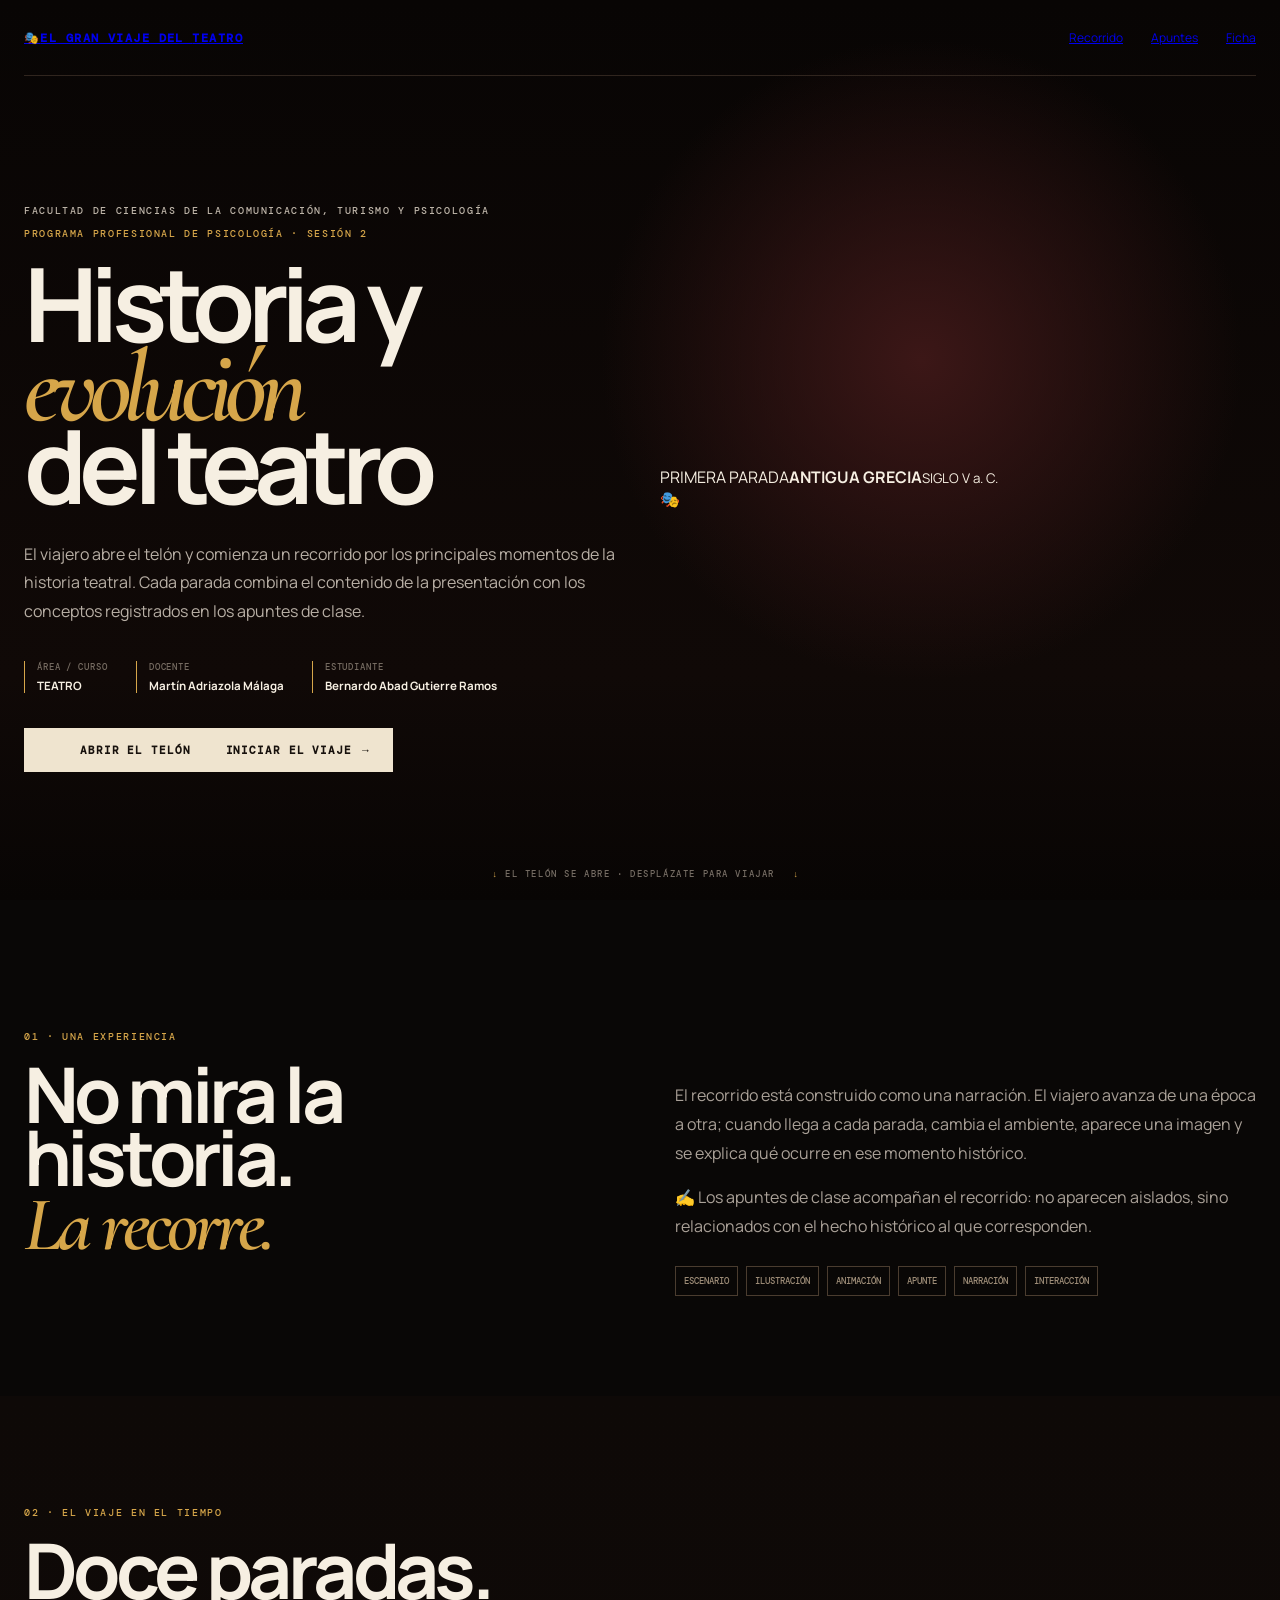
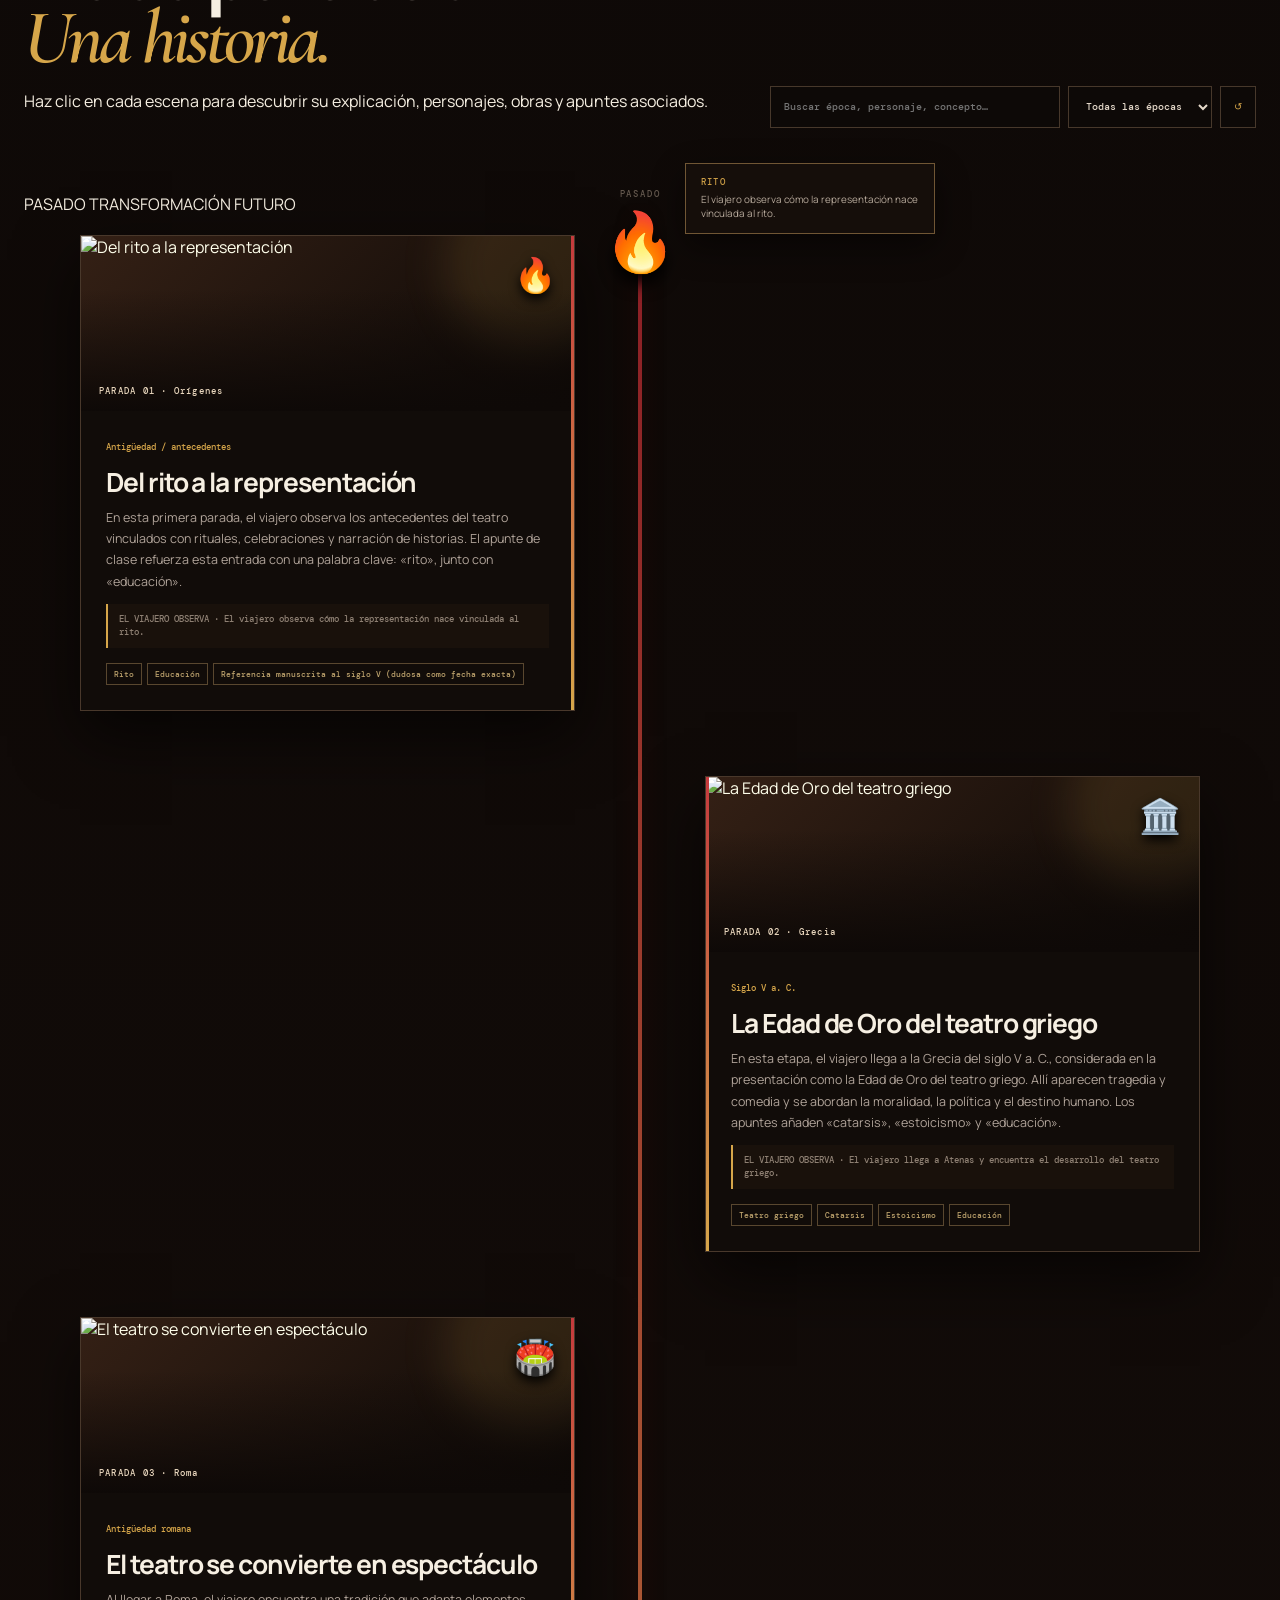
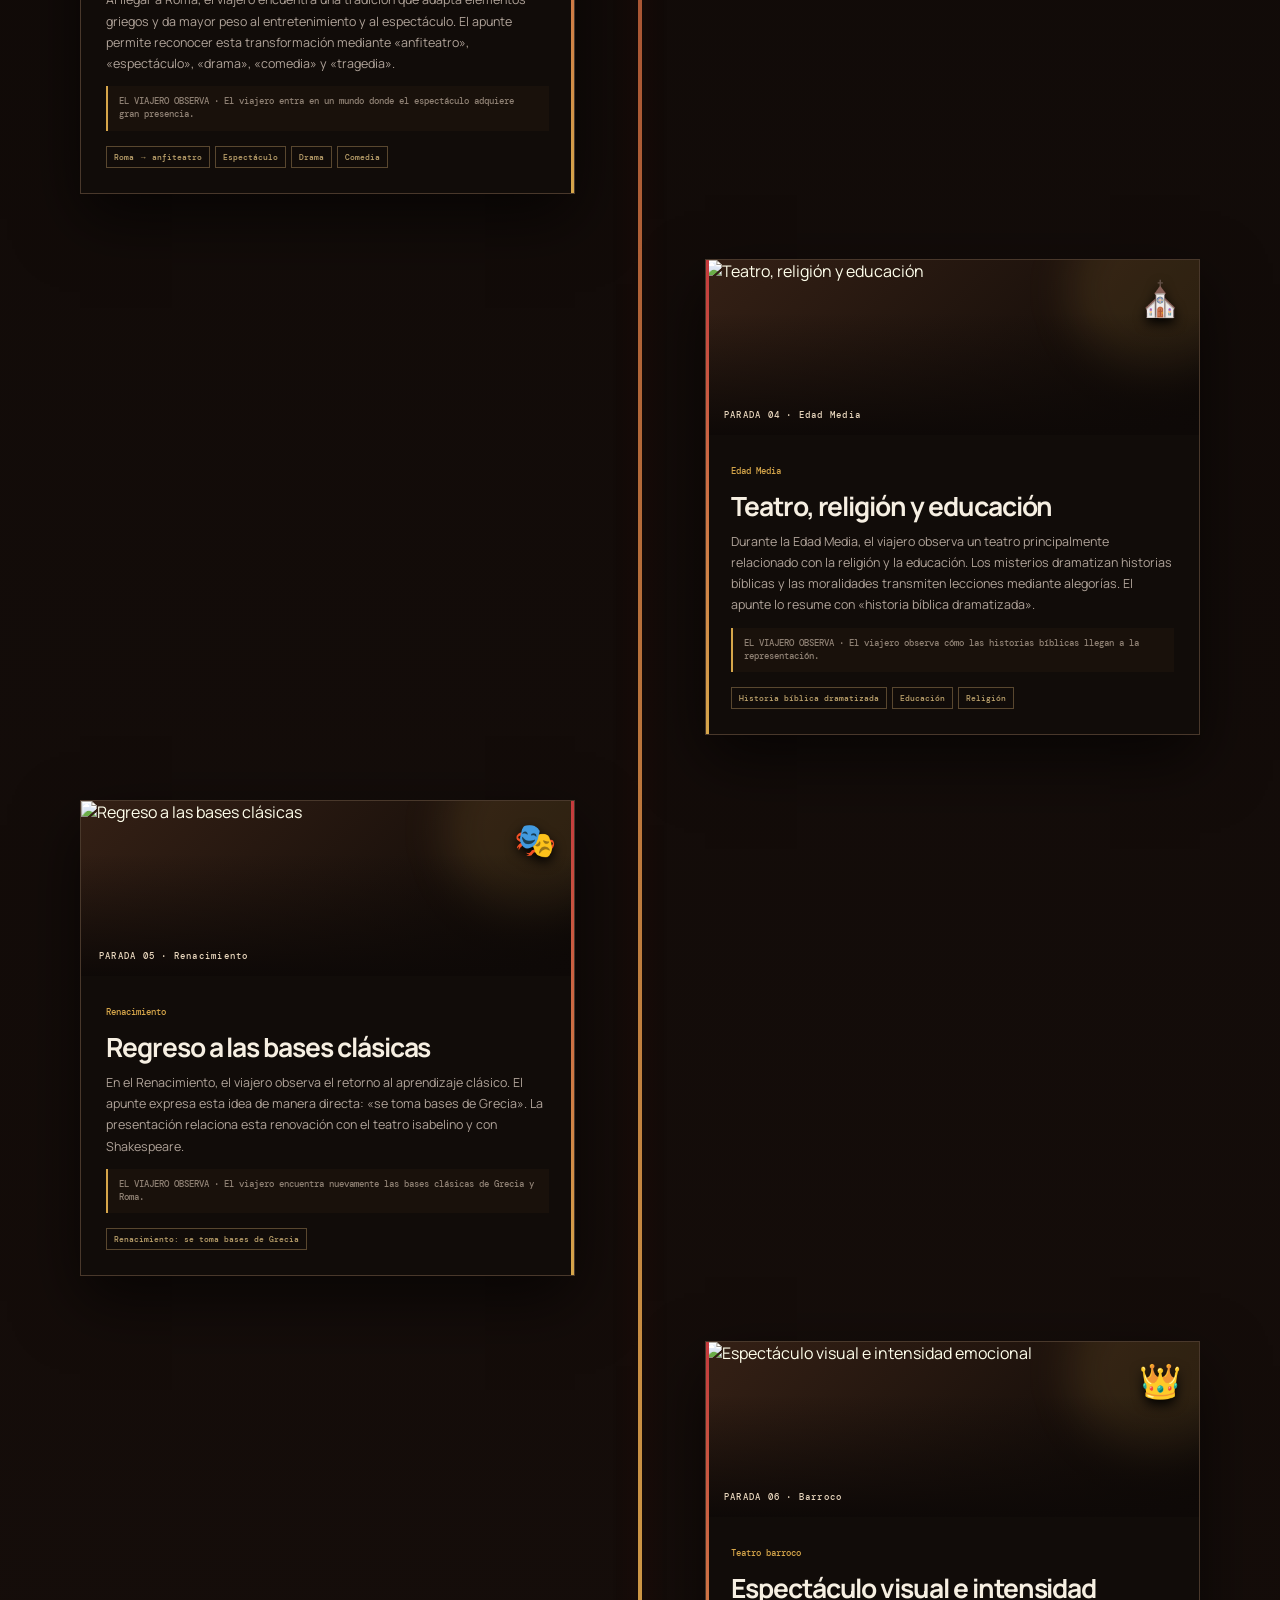
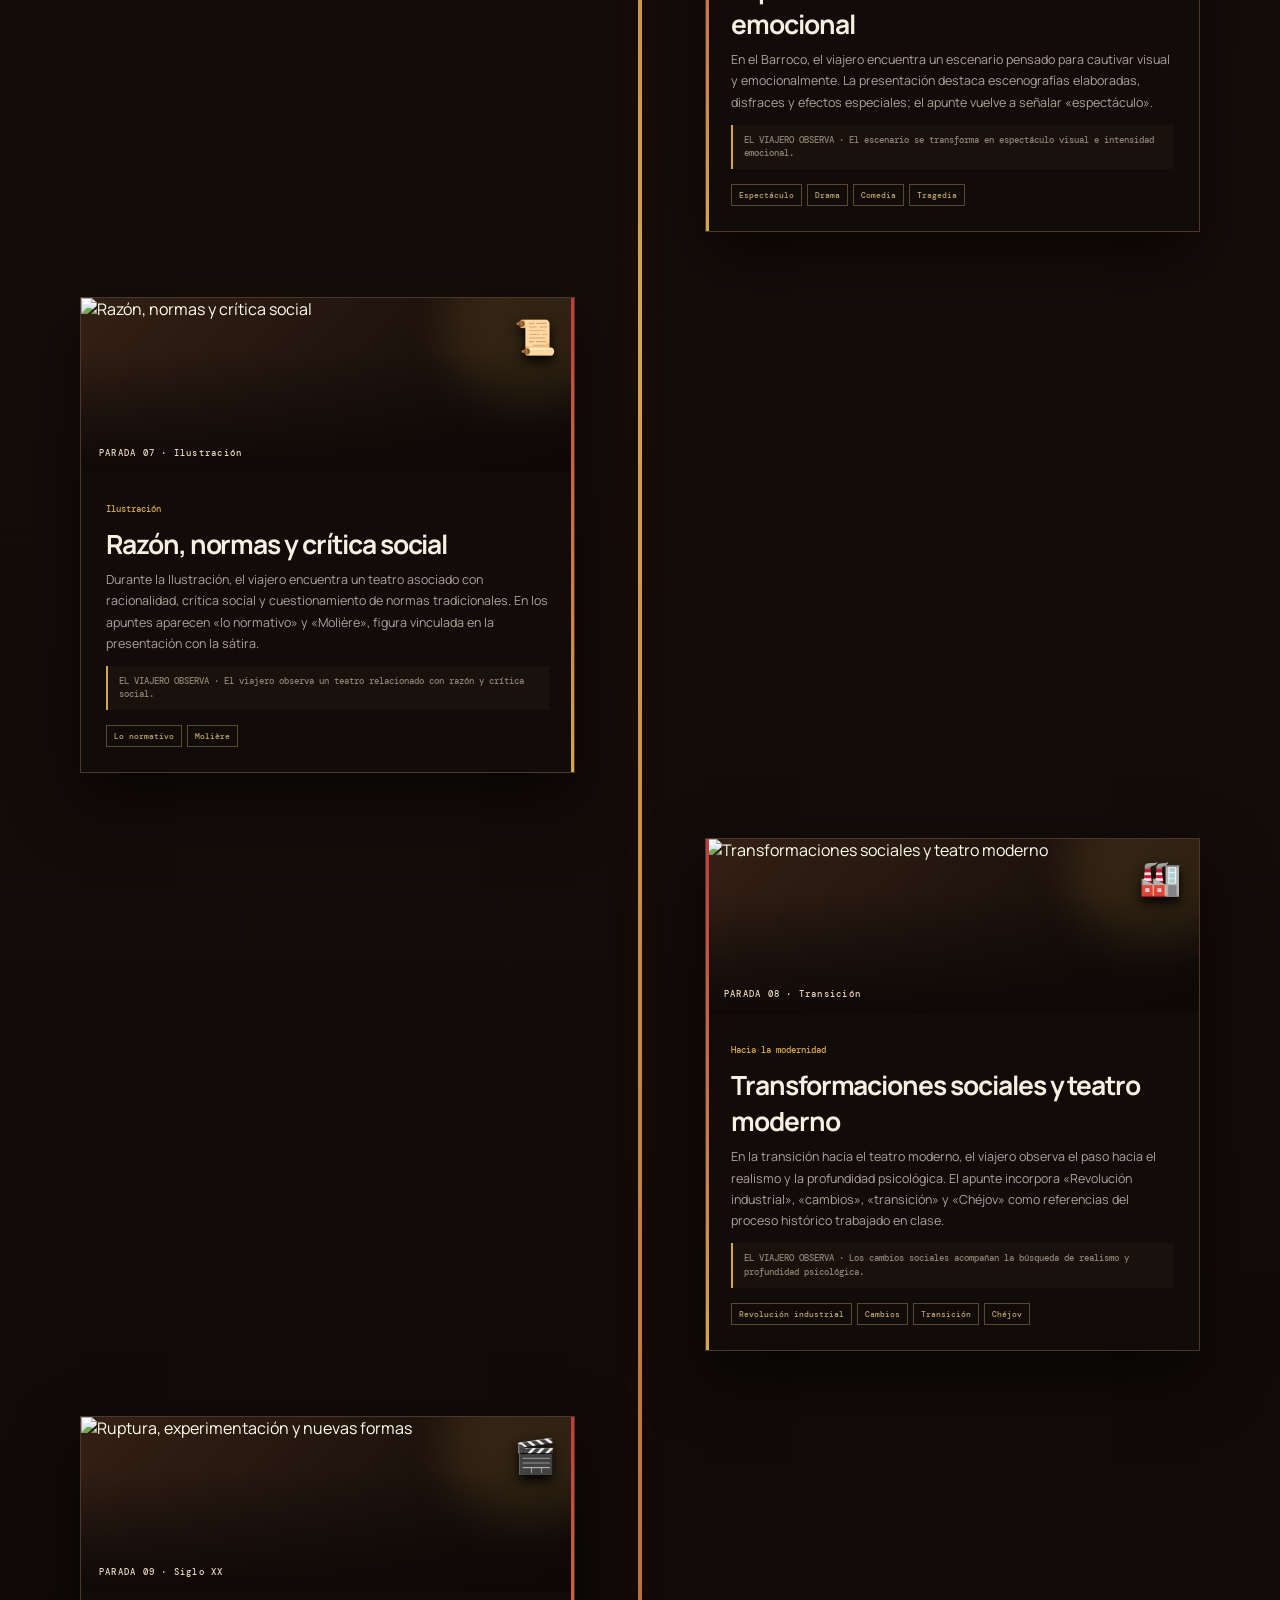
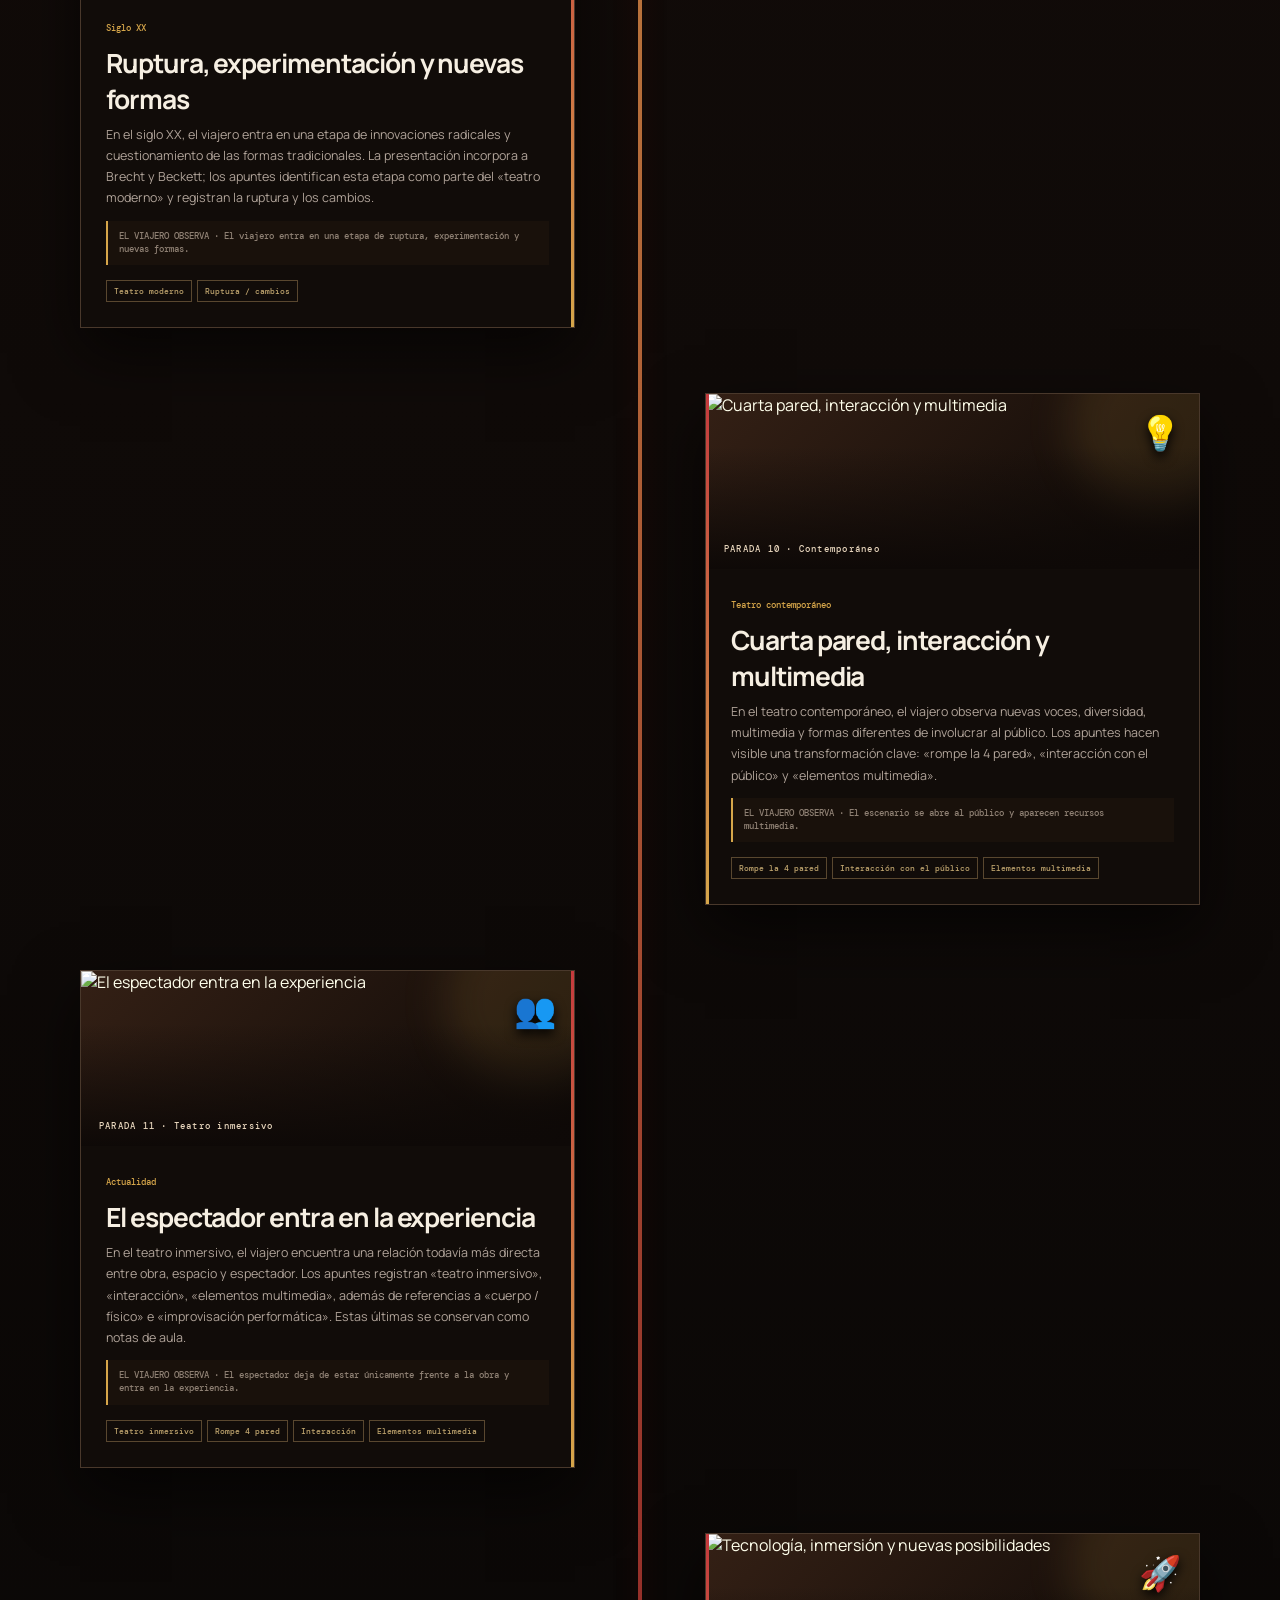
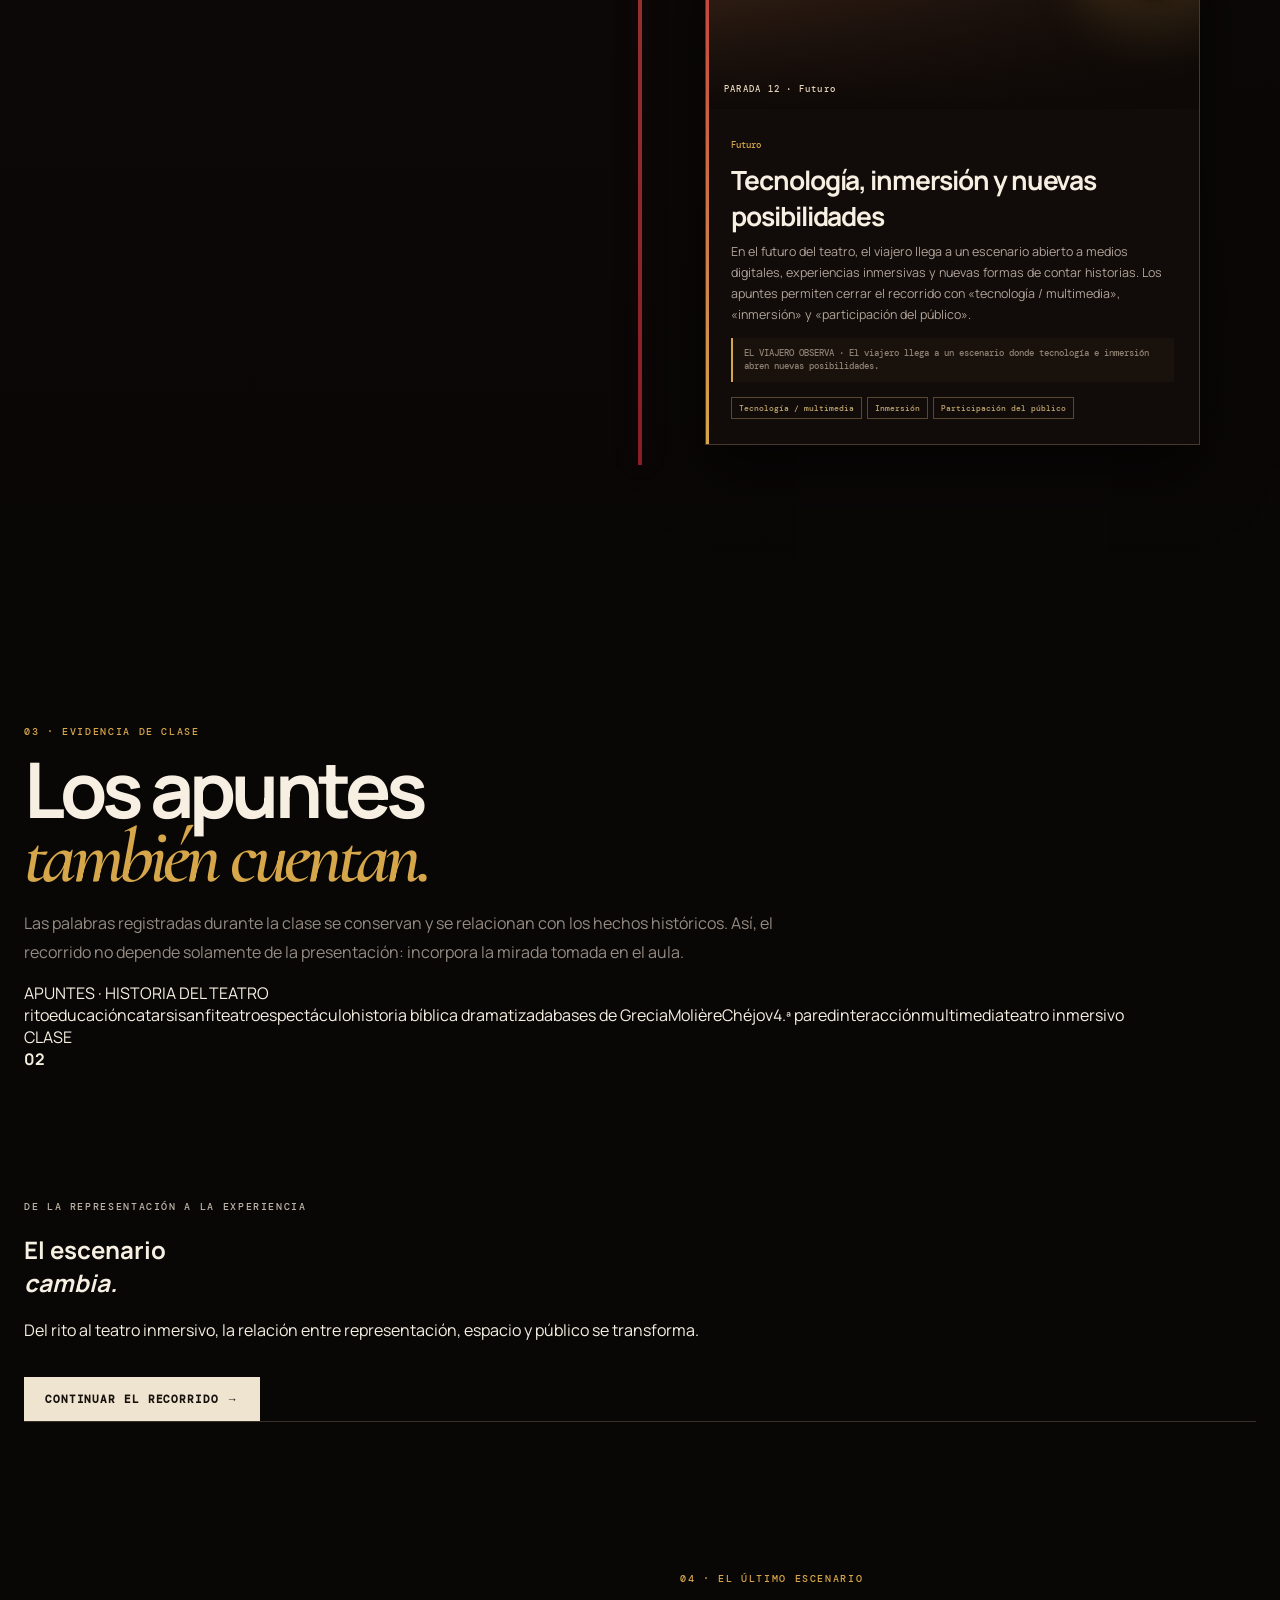
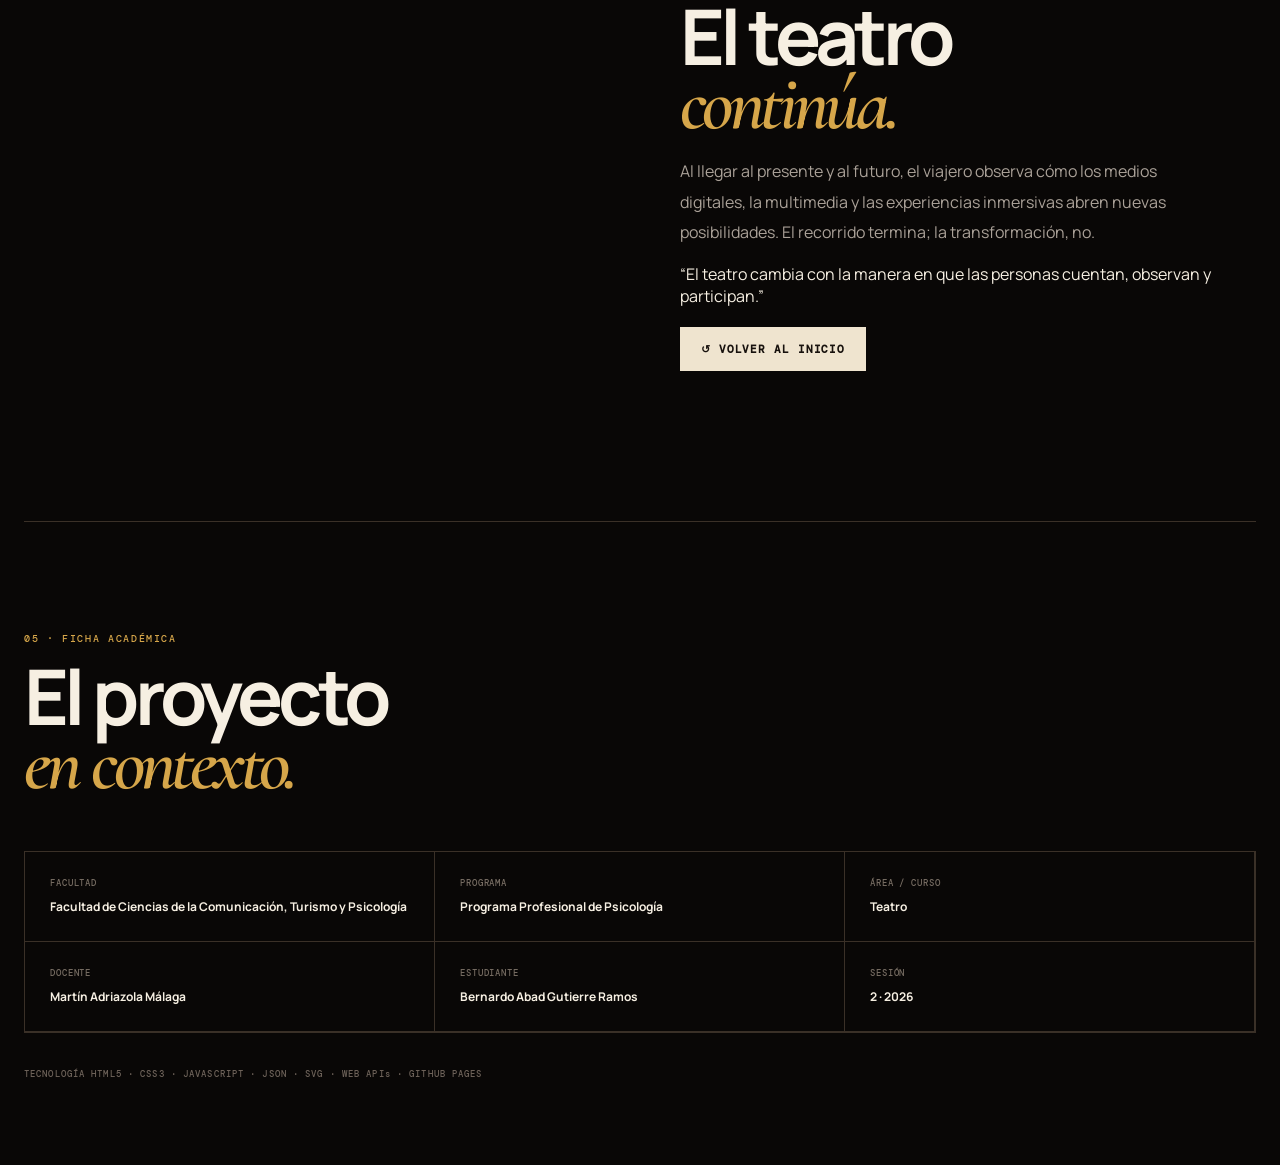
==== commit 462875cb: "Rediseño cinematográfico de la línea de tiempo" ====
--- a/index.html
+++ b/index.html
@@ -1 +1 @@
-<!doctype html><html lang="es"><head><meta charset="utf-8"><meta name="viewport" content="width=device-width,initial-scale=1"><meta name="theme-color" content="#090706"><title>El gran viaje del teatro · Línea de tiempo interactiva</title><link rel="preconnect" href="https://fonts.googleapis.com"><link rel="stylesheet" href="styles-v4.css"></head><body><div class="stars"></div><header class="cover" id="inicio"><nav class="nav wrap"><div class="brand"><span class="mask">🎭</span><span>EL GRAN VIAJE DEL <b>TEATRO</b></span></div><div class="navlinks"><a href="#viaje">Viaje</a><a href="#clase">Apuntes</a><a href="#presentacion">Presentación</a></div></nav><div class="cover-stage wrap"><div class="curtain curtain-l"></div><div class="curtain curtain-r"></div><div class="cover-copy"><span class="eyebrow">FACULTAD DE CIENCIAS DE LA COMUNICACIÓN, TURISMO Y PSICOLOGÍA</span><span class="eyebrow">PROGRAMA PROFESIONAL DE PSICOLOGÍA · SESIÓN 2</span><h1>Historia y<br><em>evolución</em><br>del teatro.</h1><p>Una experiencia interactiva recorre los principales momentos de la historia teatral. En cada parada, el viajero observa el contexto, descubre personajes y obras, y relaciona el contenido de la presentación con las palabras registradas en los apuntes de clase.</p><div class="identity"><div><small>ÁREA / CURSO</small><b>TEATRO</b></div><div><small>DOCENTE</small><b>Martín Adriazola Málaga</b></div><div><small>ESTUDIANTE</small><b>Bernardo Abad Gutierre Ramos</b></div></div><a class="start" href="#viaje">INICIAR EL VIAJE <span>↓</span></a></div><div class="cover-art"><div class="moon"></div><div class="stage-platform"><div class="columns"><i></i><i></i><i></i></div><div class="arch"></div><div class="traveler hero-traveler">🧑‍🎓</div><div class="sign">SIGLO V a. C.</div></div><div class="art-caption">PRIMERA PARADA<br><b>ANTIGUA GRECIA</b></div></div></div><div class="scrollhint">DESPLÁZATE PARA VIAJAR <span>↓</span></div></header><main><section class="intro wrap"><div><span class="eyebrow gold">01 · EL CONCEPTO</span><h2>No mira la historia.<br><em>La recorre.</em></h2></div><div class="intro-copy"><p>El viajero avanza de una época a otra. Cuando llega a cada parada, el escenario cambia y la información se presenta como una explicación breve en tercera persona: qué ocurre, qué caracteriza el período y qué conceptos de los apuntes permiten reconocerlo.</p><div class="pillrow"><span>ESCENARIO</span><span>IMAGEN</span><span>ANIMACIÓN</span><span>APUNTE</span><span>EXPLICACIÓN</span><span>INTERACCIÓN</span></div></div></section><section id="viaje" class="journey"><div class="journey-head wrap"><div><span class="eyebrow gold">02 · EL RECORRIDO</span><h2>El viajero<br><em>avanza.</em></h2></div><div class="journey-tools"><input id="search" type="search" placeholder="🔎 Buscar época, personaje, concepto…"><select id="periodFilter"><option value="all">Todas las épocas</option></select><button id="clearBtn">↺</button></div></div><div class="world"><div class="world-line"></div><div id="journeyScene" class="journey-scene"></div><div id="cards" class="journey-cards"></div><div id="empty" class="empty" hidden>No encontramos esa etapa.</div></div></section><section id="clase" class="notes wrap"><span class="eyebrow gold">03 · LOS APUNTES DE CLASE</span><h2>Las palabras que<br><em>también cuentan.</em></h2><p class="notes-intro">Los conceptos manuscritos no se presentan como información aislada: aparecen asociados al momento histórico en el que adquieren sentido dentro del recorrido.</p><div class="note-wall"><div class="note n1">RITO</div><div class="note n2">EDUCACIÓN</div><div class="note n3">ANFITEATRO</div><div class="note n4">ESPECTÁCULO</div><div class="note n5">HISTORIA BÍBLICA<br>DRAMATIZADA</div><div class="note n6">BASES DE GRECIA</div><div class="note n7">MOLIÈRE</div><div class="note n8">CHÉJOV</div><div class="note n9">CUARTA PARED</div><div class="note n10">INTERACCIÓN</div><div class="note n11">MULTIMEDIA</div><div class="note n12">TEATRO INMERSIVO</div></div></section><section class="final wrap"><div class="final-art"><div class="future-orbit"></div><div class="future-person">🧑‍🎓</div></div><div><span class="eyebrow gold">04 · EL ÚLTIMO ESCENARIO</span><h2>El teatro<br><em>continúa.</em></h2><p>Al llegar al presente y al futuro, el viajero observa cómo la experiencia teatral incorpora tecnología, multimedia e inmersión. El recorrido termina, pero la evolución del teatro continúa.</p><a href="#viaje" class="start small">VOLVER A RECORRER →</a></div></section><section id="presentacion" class="presentation wrap"><span class="eyebrow gold">05 · PRESENTACIÓN ACADÉMICA</span><h2>Historia y evolución<br><em>del teatro</em></h2><div class="presgrid"><div><small>FACULTAD</small><b>Facultad de Ciencias de la Comunicación, Turismo y Psicología</b></div><div><small>PROGRAMA</small><b>Programa Profesional de Psicología</b></div><div><small>ÁREA / CURSO</small><b>Teatro</b></div><div><small>DOCENTE</small><b>Martín Adriazola Málaga</b></div><div><small>ESTUDIANTE</small><b>Bernardo Abad Gutierre Ramos</b></div><div><small>SESIÓN</small><b>2 · 2026</b></div></div><div class="tech">HTML5 · CSS3 · JAVASCRIPT · JSON · SVG · APIs · GITHUB PAGES</div></section></main><div id="modal" class="modal"><div class="modalbox"><button id="close">×</button><div id="modalContent"></div></div></div><script src="app.js"></script></body></html>+<!doctype html><html lang="es"><head><meta charset="utf-8"><meta name="viewport" content="width=device-width,initial-scale=1"><meta name="theme-color" content="#080504"><meta name="description" content="El gran viaje del teatro: línea de tiempo interactiva basada en la presentación y apuntes de clase."><title>El gran viaje del teatro · Experiencia interactiva</title><link rel="preconnect" href="https://fonts.googleapis.com"><link rel="preconnect" href="https://fonts.gstatic.com" crossorigin><link href="https://fonts.googleapis.com/css2?family=Cormorant+Garamond:wght@500;600;700&family=DM+Mono:wght@400;500&family=Manrope:wght@400;600;700;800&display=swap" rel="stylesheet"><link rel="stylesheet" href="styles-v4.css"></head><body><div class="grain"></div><div class="ambient ambient-a"></div><div class="ambient ambient-b"></div><header class="cover" id="inicio"><div class="velvet velvet-l"></div><div class="velvet velvet-r"></div><nav class="nav wrap"><a class="brand" href="#inicio"><span class="brand-mask">🎭</span><span>EL GRAN VIAJE DEL <b>TEATRO</b></span></a><div class="navlinks"><a href="#viaje">Recorrido</a><a href="#clase">Apuntes</a><a href="#presentacion">Ficha</a></div></nav><div class="cover-stage wrap"><div class="cover-copy"><span class="eyebrow">FACULTAD DE CIENCIAS DE LA COMUNICACIÓN, TURISMO Y PSICOLOGÍA</span><span class="eyebrow gold">PROGRAMA PROFESIONAL DE PSICOLOGÍA · SESIÓN 2</span><div class="title-rule"></div><h1>Historia y<br><em>evolución</em><br>del teatro</h1><p class="hero-intro">El viajero abre el telón y comienza un recorrido por los principales momentos de la historia teatral. Cada parada combina el contenido de la presentación con los conceptos registrados en los apuntes de clase.</p><div class="identity"><div><small>ÁREA / CURSO</small><b>TEATRO</b></div><div><small>DOCENTE</small><b>Martín Adriazola Málaga</b></div><div><small>ESTUDIANTE</small><b>Bernardo Abad Gutierre Ramos</b></div></div><a class="start" href="#viaje"><span class="start-dot"></span>ABRIR EL TELÓN <strong>INICIAR EL VIAJE →</strong></a></div><div class="cover-scene" aria-label="Escena teatral ilustrada"><div class="spotlight"></div><div class="backdrop"><div class="greek-arch"><i></i><i></i><i></i></div><div class="cityline"><i></i><i></i><i></i><i></i><i></i><i></i><i></i></div><div class="mountains"></div></div><div class="stage-floor"><span class="floor-line f1"></span><span class="floor-line f2"></span><span class="floor-line f3"></span></div><div class="traveler-figure"><div class="traveler-head"></div><div class="traveler-body"></div><div class="traveler-leg l"></div><div class="traveler-leg r"></div><div class="traveler-bag"></div></div><div class="scene-plaque"><span>PRIMERA PARADA</span><b>ANTIGUA GRECIA</b><small>SIGLO V a. C.</small></div><div class="floating-mask">🎭</div></div></div><div class="scrollhint"><span>↓</span> EL TELÓN SE ABRE · DESPLÁZATE PARA VIAJAR <span>↓</span></div></header><main><section class="intro wrap"><div><span class="eyebrow gold">01 · UNA EXPERIENCIA</span><h2>No mira la historia.<br><em>La recorre.</em></h2></div><div class="intro-copy"><p>El recorrido está construido como una narración. El viajero avanza de una época a otra; cuando llega a cada parada, cambia el ambiente, aparece una imagen y se explica qué ocurre en ese momento histórico.</p><p class="intro-note"><span>✍</span> Los apuntes de clase acompañan el recorrido: no aparecen aislados, sino relacionados con el hecho histórico al que corresponden.</p><div class="pillrow"><span>ESCENARIO</span><span>ILUSTRACIÓN</span><span>ANIMACIÓN</span><span>APUNTE</span><span>NARRACIÓN</span><span>INTERACCIÓN</span></div></div></section><section id="viaje" class="journey"><div class="journey-head wrap"><div><span class="eyebrow gold">02 · EL VIAJE EN EL TIEMPO</span><h2>Doce paradas.<br><em>Una historia.</em></h2><p>Haz clic en cada escena para descubrir su explicación, personajes, obras y apuntes asociados.</p></div><div class="journey-tools"><input id="search" type="search" placeholder="Buscar época, personaje, concepto…"><select id="periodFilter"><option value="all">Todas las épocas</option></select><button id="clearBtn" aria-label="Limpiar filtros">↺</button></div></div><div class="timeline-legend wrap"><span><i class="dot past"></i> PASADO</span><span><i class="dot now"></i> TRANSFORMACIÓN</span><span><i class="dot future"></i> FUTURO</span></div><div class="world"><div class="world-line"></div><div id="journeyScene" class="journey-scene"></div><div id="cards" class="journey-cards"></div><div id="empty" class="empty" hidden>No encontramos esa etapa.</div></div></section><section id="clase" class="notes"><div class="wrap"><span class="eyebrow gold">03 · EVIDENCIA DE CLASE</span><h2>Los apuntes<br><em>también cuentan.</em></h2><p class="notes-intro">Las palabras registradas durante la clase se conservan y se relacionan con los hechos históricos. Así, el recorrido no depende solamente de la presentación: incorpora la mirada tomada en el aula.</p><div class="notebook"><div class="spiral"></div><div class="paper"><div class="paper-title">APUNTES · HISTORIA DEL TEATRO</div><div class="hand-lines"><span>rito</span><span>educación</span><span>catarsis</span><span>anfiteatro</span><span>espectáculo</span><span>historia bíblica dramatizada</span><span>bases de Grecia</span><span>Molière</span><span>Chéjov</span><span>4.ª pared</span><span>interacción</span><span>multimedia</span><span>teatro inmersivo</span></div><div class="paper-stamp">CLASE<br><b>02</b></div></div></div></div></section><section class="bridge"><div class="bridge-curtain"></div><div class="wrap bridge-inner"><span class="eyebrow">DE LA REPRESENTACIÓN A LA EXPERIENCIA</span><h2>El escenario<br><em>cambia.</em></h2><p>Del rito al teatro inmersivo, la relación entre representación, espacio y público se transforma.</p><a class="start small" href="#viaje">CONTINUAR EL RECORRIDO →</a></div></section><section class="final wrap"><div class="final-art"><div class="future-stage"><div class="future-light"></div><div class="future-screen"></div><div class="future-audience"><i></i><i></i><i></i><i></i><i></i><i></i></div><div class="future-person"></div></div></div><div><span class="eyebrow gold">04 · EL ÚLTIMO ESCENARIO</span><h2>El teatro<br><em>continúa.</em></h2><p>Al llegar al presente y al futuro, el viajero observa cómo los medios digitales, la multimedia y las experiencias inmersivas abren nuevas posibilidades. El recorrido termina; la transformación, no.</p><div class="closing-quote">“El teatro cambia con la manera en que las personas cuentan, observan y participan.”</div><a href="#inicio" class="start small">↺ VOLVER AL INICIO</a></div></section><section id="presentacion" class="presentation wrap"><span class="eyebrow gold">05 · FICHA ACADÉMICA</span><h2>El proyecto<br><em>en contexto.</em></h2><div class="presgrid"><div><small>FACULTAD</small><b>Facultad de Ciencias de la Comunicación, Turismo y Psicología</b></div><div><small>PROGRAMA</small><b>Programa Profesional de Psicología</b></div><div><small>ÁREA / CURSO</small><b>Teatro</b></div><div><small>DOCENTE</small><b>Martín Adriazola Málaga</b></div><div><small>ESTUDIANTE</small><b>Bernardo Abad Gutierre Ramos</b></div><div><small>SESIÓN</small><b>2 · 2026</b></div></div><div class="tech"><span>TECNOLOGÍA</span> HTML5 · CSS3 · JAVASCRIPT · JSON · SVG · WEB APIs · GITHUB PAGES</div></section></main><div id="modal" class="modal"><div class="modalbox"><button id="close" aria-label="Cerrar">×</button><div id="modalContent"></div></div></div><script src="app.js"></script></body></html>
--- a/styles-v4.css
+++ b/styles-v4.css
@@ -1 +1 @@
-@import url('https://fonts.googleapis.com/css2?family=Cormorant+Garamond:wght@500;600;700&family=DM+Mono:wght@400;500&family=Manrope:wght@400;600;700;800&display=swap');:root{--bg:#090706;--paper:#efe4cf;--gold:#d6a64a;--red:#8e2027;--red2:#c53a3d;--ink:#f6efe2;--muted:#aaa198;--line:#3a3027;--max:1240px}*{box-sizing:border-box}html{scroll-behavior:smooth}body{margin:0;background:var(--bg);color:var(--ink);font-family:Manrope,sans-serif;overflow-x:hidden}.stars{position:fixed;inset:0;pointer-events:none;opacity:.22;background-image:radial-gradient(#fff 1px,transparent 1px);background-size:70px 70px;z-index:-1}.wrap{width:min(var(--max),calc(100% - 48px));margin:auto}.eyebrow{display:block;font:500 .64rem 'DM Mono';letter-spacing:.16em;color:#bdb4a8;text-transform:uppercase;margin-bottom:10px}.gold{color:var(--gold)}.cover{min-height:100vh;position:relative;overflow:hidden;background:radial-gradient(circle at 72% 40%,#3c1717 0,transparent 30%),linear-gradient(180deg,#080504,#100907 75%,#080504)}.nav{height:76px;border-bottom:1px solid #30251e;display:flex;justify-content:space-between;align-items:center}.brand{font:700 .75rem 'DM Mono';letter-spacing:.12em}.mask{font-size:25px;margin-right:10px}.navlinks{display:flex;gap:28px;font-size:.75rem;color:#bcb2a5}.navlinks a:hover{color:var(--gold)}.cover-stage{min-height:calc(100vh - 76px);display:grid;grid-template-columns:1fr 1fr;align-items:center;gap:40px;position:relative}.cover-copy{z-index:3;padding:60px 0}.cover-copy h1{font-size:clamp(4.2rem,8vw,8.5rem);line-height:.76;letter-spacing:-.075em;margin:25px 0 35px}.cover-copy h1 em,.intro h2 em,.journey-head h2 em,.notes h2 em,.final h2 em,.presentation h2 em{font-family:'Cormorant Garamond';font-weight:600;color:var(--gold)}.cover-copy p{max-width:650px;color:#b8afa5;font-size:1rem;line-height:1.8}.identity{display:flex;gap:28px;margin:35px 0;flex-wrap:wrap}.identity div{border-left:1px solid var(--gold);padding-left:12px}.identity small,.presgrid small{display:block;font:500 .56rem 'DM Mono';color:#766c62;letter-spacing:.1em}.identity b{display:block;margin-top:5px;font-size:.72rem}.start{display:inline-flex;align-items:center;gap:35px;padding:15px 21px;background:var(--paper);color:#17110d;text-decoration:none;font:700 .7rem 'DM Mono';letter-spacing:.08em;transition:.3s}.start:hover{transform:translateY(-3px);box-shadow:0 15px 40px #000}.start span{font-size:1rem}.start.small{margin-top:20px}.cover-art{height:650px;position:relative;display:grid;place-items:center}.moon{position:absolute;width:330px;height:330px;border-radius:50%;background:radial-gradient(circle at 35% 30%,#f5dfac,#b87a31 45%,#3a1616 70%,transparent 71%);opacity:.8;filter:blur(.2px)}.stage-platform{position:relative;width:430px;height:380px;border:1px solid #72573d;background:linear-gradient(180deg,#241510,#0d0806);box-shadow:0 40px 80px #000;overflow:hidden}.columns{position:absolute;bottom:0;left:25px;right:25px;height:90%;display:flex;justify-content:space-between;opacity:.55}.columns i{width:60px;background:linear-gradient(90deg,#473527,#c19c66,#4a3527);border:1px solid #886e4e}.arch{position:absolute;left:26%;right:26%;top:18%;bottom:0;border:15px solid #8a6a45;border-bottom:0;border-radius:160px 160px 0 0;box-shadow:inset 0 0 40px #000}.traveler{font-size:55px;filter:drop-shadow(0 8px 4px #000)}.hero-traveler{position:absolute;bottom:52px;left:46%;z-index:4;animation:bob 1.4s infinite ease-in-out}@keyframes bob{50%{transform:translateY(-9px)}}.sign{position:absolute;bottom:18px;left:25px;font:500 .6rem 'DM Mono';color:var(--gold);letter-spacing:.15em}.art-caption{position:absolute;right:0;bottom:70px;font:500 .58rem 'DM Mono';color:#777;line-height:1.8}.art-caption b{color:var(--gold)}.curtain{position:absolute;top:0;height:100%;width:11%;z-index:5;background:linear-gradient(90deg,#3e0d12,#9d1e28,#470b10);box-shadow:0 0 40px #000}.curtain-l{left:-3%;transform:skewY(4deg)}.curtain-r{right:-3%;transform:skewY(-4deg)}.scrollhint{position:absolute;bottom:20px;left:50%;transform:translateX(-50%);font:500 .55rem 'DM Mono';color:#766d64;letter-spacing:.18em}.scrollhint span{color:var(--gold);margin-left:12px}.intro{padding:130px 0 100px;display:grid;grid-template-columns:1fr 1fr;gap:70px}.intro h2,.journey-head h2,.notes h2,.final h2,.presentation h2{font-size:clamp(3.2rem,6vw,6rem);line-height:.82;letter-spacing:-.06em;margin:20px 0}.intro-copy{padding-top:35px;color:#aaa198;line-height:1.8}.pillrow{display:flex;flex-wrap:wrap;gap:8px;margin-top:25px}.pillrow span{font:500 .55rem 'DM Mono';border:1px solid #4a3c2f;padding:8px;color:#9e8d78}.journey{background:linear-gradient(180deg,#0e0907,#150d0a 50%,#090706);padding:110px 0 130px;position:relative}.journey-head{display:flex;justify-content:space-between;align-items:end;gap:30px;margin-bottom:65px}.journey-tools{display:flex;gap:8px}.journey-tools input,.journey-tools select,.journey-tools button{height:42px;border:1px solid #47382b;background:#0d0907;color:#e5d9ca;padding:0 13px;font:500 .65rem 'DM Mono'}.journey-tools input{width:290px}.journey-tools button{cursor:pointer;color:var(--gold)}.world{position:relative;width:min(1120px,100%);margin:auto;min-height:1800px;padding:20px 0}.world-line{position:absolute;left:50%;top:0;bottom:0;width:4px;background:linear-gradient(#8d1e26,#d6a64a,#8d1e26);box-shadow:0 0 25px #8e202744;transform:translateX(-50%)}.world:before{content:'PASADO';position:absolute;top:-15px;left:50%;transform:translate(-50%,-100%);font:500 .55rem 'DM Mono';letter-spacing:.2em;color:#64584e}.journey-scene{position:sticky;top:42%;height:0;z-index:8;pointer-events:none}.journey-scene:after{content:'🧑‍🎓';position:absolute;left:50%;top:-30px;transform:translateX(-50%);font-size:50px;filter:drop-shadow(0 10px 8px #000);transition:.4s}.journey-cards{position:relative;display:flex;flex-direction:column;gap:65px}.journey-card{width:calc(50% - 65px);min-height:280px;border:1px solid #49382b;background:#110c09;box-shadow:0 25px 60px #0009;position:relative;overflow:hidden;cursor:pointer;transition:.45s}.journey-card:nth-child(even){margin-left:calc(50% + 65px)}.journey-card:hover{transform:translateY(-7px) scale(1.01);border-color:#927045}.journey-card:before{content:'';position:absolute;top:0;bottom:0;width:3px;background:linear-gradient(var(--red2),var(--gold))}.journey-card:nth-child(odd):before{right:0}.journey-card:nth-child(even):before{left:0}.scene-image{height:145px;position:relative;overflow:hidden;background:linear-gradient(135deg,#342015,#0c0806)}.scene-image img{width:100%;height:100%;object-fit:cover;filter:sepia(.25) contrast(1.05);transition:.7s}.journey-card:hover img{transform:scale(1.07)}.scene-image:after{content:'';position:absolute;inset:0;background:linear-gradient(transparent,#0e0907)}.scene-label{position:absolute;z-index:2;left:18px;bottom:14px;font:500 .55rem 'DM Mono';letter-spacing:.14em;color:#e8d6bd}.card-body{padding:22px 25px 25px}.card-body small{font:500 .58rem 'DM Mono';color:var(--gold)}.card-body h3{font-size:1.65rem;margin:9px 0 7px;letter-spacing:-.04em}.card-body p{margin:0;color:#958b82;font-size:.78rem;line-height:1.65}.card-tags{display:flex;flex-wrap:wrap;gap:5px;margin-top:15px}.card-tags span{font:500 .5rem 'DM Mono';color:#c1a66f;border:1px solid #59472f;padding:5px 7px}.empty{text-align:center;color:#9b9085;padding:80px}.notes{padding:130px 0}.note-wall{display:grid;grid-template-columns:repeat(4,1fr);gap:18px;margin-top:60px}.note{min-height:120px;background:#e9d49c;color:#382818;padding:25px;font-family:'Cormorant Garamond';font-weight:700;font-size:1.7rem;box-shadow:8px 12px 25px #0008;transform:rotate(-1deg);display:flex;align-items:center}.note:nth-child(3n){background:#d5bd7d;transform:rotate(1.5deg)}.note:nth-child(4n){background:#f0e0b5;transform:rotate(-2deg)}.note span{display:block}.final{min-height:700px;display:grid;grid-template-columns:1fr 1fr;align-items:center;gap:80px;padding:90px 0;border-top:1px solid #3a3027}.final p{color:#aaa198;line-height:1.9;max-width:500px}.final-art{height:450px;position:relative;display:grid;place-items:center}.future-orbit{width:330px;height:330px;border:1px solid #c89b45;border-radius:50%;box-shadow:0 0 70px #c89b4518;animation:spin 14s linear infinite}.future-orbit:before,.future-orbit:after{content:'';position:absolute;left:50%;top:50%;width:440px;height:1px;background:#c89b4540;transform:translate(-50%,-50%) rotate(28deg)}.future-orbit:after{transform:translate(-50%,-50%) rotate(-28deg)}.future-person{position:absolute;font-size:65px;animation:bob 1.6s infinite}.presentation{padding:110px 0 50px;border-top:1px solid #3a3027}.presgrid{display:grid;grid-template-columns:repeat(3,1fr);border:1px solid #3a3027;margin-top:55px}.presgrid div{padding:25px;border-right:1px solid #3a3027;border-bottom:1px solid #3a3027}.presgrid b{display:block;margin-top:9px;font-size:.75rem;line-height:1.5}.tech{font:500 .58rem 'DM Mono';color:#6d6259;letter-spacing:.12em;padding:35px 0}.modal{display:none;position:fixed;inset:0;background:#000d;z-index:50;padding:20px;place-items:center;backdrop-filter:blur(10px)}.modal.open{display:grid}.modalbox{width:min(900px,100%);max-height:90vh;overflow:auto;background:#130d0a;border:1px solid #5d4733;box-shadow:0 30px 100px #000;padding:42px;position:relative}.modalbox>button{position:absolute;right:15px;top:8px;background:none;border:0;color:#b7aa9d;font-size:32px;cursor:pointer}.modal-hero{display:grid;grid-template-columns:260px 1fr;gap:30px;align-items:center}.modal-hero img{width:100%;height:210px;object-fit:cover}.modal-date{font:500 .58rem 'DM Mono';color:var(--gold);letter-spacing:.14em}.modalbox h2{font-size:2.8rem;line-height:.9;margin:12px 0}.modalbox .lead{color:#aaa198;line-height:1.7}.detail-grid{display:grid;grid-template-columns:1fr 1fr;gap:30px;border-top:1px solid #3a3027;margin-top:30px;padding-top:25px}.detail-grid h4{font:500 .6rem 'DM Mono';color:var(--red2);letter-spacing:.12em}.detail-grid ul{color:#aaa198;line-height:1.8;padding-left:18px}.modal-note{margin-top:20px;border:1px solid #66502f;background:#2a1e10;padding:18px;color:#c6b496}.modal-note b{font:500 .58rem 'DM Mono';color:var(--gold)}.modal-note p{margin:7px 0 0}.modal-source{color:#70675f;font-size:.65rem;margin-top:20px}.modal-source a{color:var(--gold)}@keyframes spin{to{transform:rotate(360deg)}}@media(max-width:850px){.cover-stage,.intro,.final{grid-template-columns:1fr}.cover-art{height:430px;order:-1}.cover-copy{padding-top:0}.journey-head{display:block}.journey-tools{margin-top:25px}.world{min-height:auto}.world-line{left:18px}.journey-scene:after{left:18px}.journey-card,.journey-card:nth-child(even){width:calc(100% - 55px);margin-left:55px}.journey-card:before,.journey-card:nth-child(even):before{left:0;right:auto}.note-wall{grid-template-columns:1fr 1fr}.presgrid{grid-template-columns:1fr 1fr}.modal-hero{grid-template-columns:1fr}.modal-hero img{height:220px}}@media(max-width:560px){.wrap{width:calc(100% - 28px)}.navlinks{display:none}.cover-copy h1{font-size:4rem}.stage-platform{width:310px;height:290px}.moon{width:250px;height:250px}.identity{gap:15px}.journey-tools{display:grid;grid-template-columns:1fr auto}.journey-tools input{width:100%;grid-column:1/-1}.journey-tools select{width:100%}.note-wall,.presgrid{grid-template-columns:1fr}.note{min-height:90px}.modalbox{padding:30px 20px}.detail-grid{grid-template-columns:1fr}}
+@import url('https://fonts.googleapis.com/css2?family=Cormorant+Garamond:wght@500;600;700&family=DM+Mono:wght@400;500&family=Manrope:wght@400;600;700;800&display=swap');:root{--bg:#090706;--paper:#efe4cf;--gold:#d6a64a;--red:#8e2027;--red2:#c53a3d;--ink:#f6efe2;--muted:#aaa198;--line:#3a3027;--max:1240px}*{box-sizing:border-box}html{scroll-behavior:smooth}body{margin:0;background:var(--bg);color:var(--ink);font-family:Manrope,sans-serif;overflow-x:hidden}.stars{position:fixed;inset:0;pointer-events:none;opacity:.22;background-image:radial-gradient(#fff 1px,transparent 1px);background-size:70px 70px;z-index:-1}.wrap{width:min(var(--max),calc(100% - 48px));margin:auto}.eyebrow{display:block;font:500 .64rem 'DM Mono';letter-spacing:.16em;color:#bdb4a8;text-transform:uppercase;margin-bottom:10px}.gold{color:var(--gold)}.cover{min-height:100vh;position:relative;overflow:hidden;background:radial-gradient(circle at 72% 40%,#3c1717 0,transparent 30%),linear-gradient(180deg,#080504,#100907 75%,#080504)}.nav{height:76px;border-bottom:1px solid #30251e;display:flex;justify-content:space-between;align-items:center}.brand{font:700 .75rem 'DM Mono';letter-spacing:.12em}.mask{font-size:25px;margin-right:10px}.navlinks{display:flex;gap:28px;font-size:.75rem;color:#bcb2a5}.navlinks a:hover{color:var(--gold)}.cover-stage{min-height:calc(100vh - 76px);display:grid;grid-template-columns:1fr 1fr;align-items:center;gap:40px;position:relative}.cover-copy{z-index:3;padding:60px 0}.cover-copy h1{font-size:clamp(4.2rem,8vw,8.5rem);line-height:.76;letter-spacing:-.075em;margin:25px 0 35px}.cover-copy h1 em,.intro h2 em,.journey-head h2 em,.notes h2 em,.final h2 em,.presentation h2 em{font-family:'Cormorant Garamond';font-weight:600;color:var(--gold)}.cover-copy p{max-width:650px;color:#b8afa5;font-size:1rem;line-height:1.8}.identity{display:flex;gap:28px;margin:35px 0;flex-wrap:wrap}.identity div{border-left:1px solid var(--gold);padding-left:12px}.identity small,.presgrid small{display:block;font:500 .56rem 'DM Mono';color:#766c62;letter-spacing:.1em}.identity b{display:block;margin-top:5px;font-size:.72rem}.start{display:inline-flex;align-items:center;gap:35px;padding:15px 21px;background:var(--paper);color:#17110d;text-decoration:none;font:700 .7rem 'DM Mono';letter-spacing:.08em;transition:.3s}.start:hover{transform:translateY(-3px);box-shadow:0 15px 40px #000}.start span{font-size:1rem}.start.small{margin-top:20px}.cover-art{height:650px;position:relative;display:grid;place-items:center}.moon{position:absolute;width:330px;height:330px;border-radius:50%;background:radial-gradient(circle at 35% 30%,#f5dfac,#b87a31 45%,#3a1616 70%,transparent 71%);opacity:.8;filter:blur(.2px);animation:pulseMoon 5s infinite ease-in-out}.stage-platform{position:relative;width:430px;height:380px;border:1px solid #72573d;background:linear-gradient(180deg,#241510,#0d0806);box-shadow:0 40px 80px #000;overflow:hidden}.columns{position:absolute;bottom:0;left:25px;right:25px;height:90%;display:flex;justify-content:space-between;opacity:.55}.columns i{width:60px;background:linear-gradient(90deg,#473527,#c19c66,#4a3527);border:1px solid #886e4e}.arch{position:absolute;left:26%;right:26%;top:18%;bottom:0;border:15px solid #8a6a45;border-bottom:0;border-radius:160px 160px 0 0;box-shadow:inset 0 0 40px #000}.traveler{font-size:55px;filter:drop-shadow(0 8px 4px #000)}.hero-traveler{position:absolute;bottom:52px;left:46%;z-index:4;animation:bob 1.4s infinite ease-in-out}.sign{position:absolute;bottom:18px;left:25px;font:500 .6rem 'DM Mono';color:var(--gold);letter-spacing:.15em}.art-caption{position:absolute;right:0;bottom:70px;font:500 .58rem 'DM Mono';color:#777;line-height:1.8}.art-caption b{color:var(--gold)}.curtain{position:absolute;top:0;height:100%;width:11%;z-index:5;background:linear-gradient(90deg,#3e0d12,#9d1e28,#470b10);box-shadow:0 0 40px #000}.curtain-l{left:-3%;transform:skewY(4deg)}.curtain-r{right:-3%;transform:skewY(-4deg)}.scrollhint{position:absolute;bottom:20px;left:50%;transform:translateX(-50%);font:500 .55rem 'DM Mono';color:#766d64;letter-spacing:.18em}.scrollhint span{color:var(--gold);margin-left:12px}.intro{padding:130px 0 100px;display:grid;grid-template-columns:1fr 1fr;gap:70px}.intro h2,.journey-head h2,.notes h2,.final h2,.presentation h2{font-size:clamp(3.2rem,6vw,6rem);line-height:.82;letter-spacing:-.06em;margin:20px 0}.intro-copy{padding-top:35px;color:#aaa198;line-height:1.8}.pillrow{display:flex;flex-wrap:wrap;gap:8px;margin-top:25px}.pillrow span{font:500 .55rem 'DM Mono';border:1px solid #4a3c2f;padding:8px;color:#9e8d78}.journey{background:linear-gradient(180deg,#0e0907,#150d0a 50%,#090706);padding:110px 0 130px;position:relative}.journey-head{display:flex;justify-content:space-between;align-items:end;gap:30px;margin-bottom:65px}.journey-tools{display:flex;gap:8px}.journey-tools input,.journey-tools select,.journey-tools button{height:42px;border:1px solid #47382b;background:#0d0907;color:#e5d9ca;padding:0 13px;font:500 .65rem 'DM Mono'}.journey-tools input{width:290px}.journey-tools button{cursor:pointer;color:var(--gold)}.world{position:relative;width:min(1120px,100%);margin:auto;min-height:1800px;padding:20px 0}.world-line{position:absolute;left:50%;top:0;bottom:0;width:4px;background:linear-gradient(#8d1e26,#d6a64a,#8d1e26);box-shadow:0 0 25px #8e202744;transform:translateX(-50%)}.world:before{content:'PASADO';position:absolute;top:-15px;left:50%;transform:translate(-50%,-100%);font:500 .55rem 'DM Mono';letter-spacing:.2em;color:#64584e}.journey-scene{position:sticky;top:42%;height:0;z-index:8;pointer-events:none}.journey-scene:after{content:var(--traveler-icon,'🎭');position:absolute;left:50%;top:-35px;transform:translateX(-50%);font-size:58px;filter:drop-shadow(0 10px 8px #000);animation:travelerPulse 1.2s infinite ease-in-out}.traveler-bubble{position:absolute;left:calc(50% + 45px);top:-72px;width:250px;padding:12px 15px;background:#170f0b;border:1px solid #765b37;box-shadow:0 12px 35px #0008;opacity:.95}.traveler-bubble b{display:block;font:500 .55rem 'DM Mono';color:var(--gold);letter-spacing:.14em}.traveler-bubble span{display:block;margin-top:5px;font-size:.62rem;line-height:1.4;color:#c0b3a4}.journey-cards{position:relative;display:flex;flex-direction:column;gap:65px}.journey-card{width:calc(50% - 65px);min-height:330px;border:1px solid #49382b;background:#110c09;box-shadow:0 25px 60px #0009;position:relative;overflow:hidden;cursor:pointer;transition:.45s}.journey-card:nth-child(even){margin-left:calc(50% + 65px)}.journey-card:hover{transform:translateY(-9px) scale(1.015);border-color:#d6a64a;box-shadow:0 30px 75px #000,0 0 35px #d6a64a12}.journey-card:before{content:'';position:absolute;top:0;bottom:0;width:3px;background:linear-gradient(var(--red2),var(--gold));z-index:4}.journey-card:nth-child(odd):before{right:0}.journey-card:nth-child(even):before{left:0}.scene-image{height:175px;position:relative;overflow:hidden;background:linear-gradient(135deg,#342015,#0c0806)}.scene-image img{width:100%;height:100%;object-fit:cover;filter:sepia(.18) contrast(1.08) saturate(.9);transition:.8s}.journey-card:hover img{transform:scale(1.1)}.scene-image:after{content:'';position:absolute;inset:0;background:linear-gradient(transparent 30%,#0e0907)}.scene-glow{position:absolute;width:180px;height:180px;right:-50px;top:-60px;border-radius:50%;background:#d6a64a22;filter:blur(20px);animation:glow 3s infinite}.scene-icon{position:absolute;z-index:3;right:18px;top:15px;font-size:34px;filter:drop-shadow(0 5px 6px #000);animation:floatIcon 2.4s infinite ease-in-out}.scene-label{position:absolute;z-index:3;left:18px;bottom:14px;font:500 .55rem 'DM Mono';letter-spacing:.14em;color:#e8d6bd}.card-body{padding:22px 25px 25px}.card-body small{font:500 .58rem 'DM Mono';color:var(--gold)}.card-body h3{font-size:1.65rem;margin:9px 0 7px;letter-spacing:-.04em}.card-body p{margin:0;color:#b0a399;font-size:.78rem;line-height:1.7}.journey-voice{margin-top:12px;padding:9px 11px;border-left:2px solid var(--gold);background:#19110b;color:#8f8174;font:500 .55rem 'DM Mono';line-height:1.5}.card-tags{display:flex;flex-wrap:wrap;gap:5px;margin-top:15px}.card-tags span{font:500 .5rem 'DM Mono';color:#c1a66f;border:1px solid #59472f;padding:5px 7px}.empty{text-align:center;color:#9b9085;padding:80px}.notes{padding:130px 0}.notes-intro{max-width:760px;color:#958b82;line-height:1.8}.note-wall{display:grid;grid-template-columns:repeat(4,1fr);gap:18px;margin-top:40px}.note{min-height:120px;background:#e9d49c;color:#382818;padding:25px;font-family:'Cormorant Garamond';font-weight:700;font-size:1.7rem;box-shadow:8px 12px 25px #0008;transform:rotate(-1deg);display:flex;align-items:center;transition:.3s}.note:hover{transform:translateY(-7px) rotate(0);box-shadow:8px 20px 35px #000}.note:nth-child(3n){background:#d5bd7d;transform:rotate(1.5deg)}.note:nth-child(4n){background:#f0e0b5;transform:rotate(-2deg)}.final{min-height:700px;display:grid;grid-template-columns:1fr 1fr;align-items:center;gap:80px;padding:90px 0;border-top:1px solid #3a3027}.final p{color:#aaa198;line-height:1.9;max-width:500px}.final-art{height:450px;position:relative;display:grid;place-items:center}.future-orbit{width:330px;height:330px;border:1px solid #c89b45;border-radius:50%;box-shadow:0 0 70px #c89b4518;animation:spin 14s linear infinite}.future-orbit:before,.future-orbit:after{content:'';position:absolute;left:50%;top:50%;width:440px;height:1px;background:#c89b4540;transform:translate(-50%,-50%) rotate(28deg)}.future-orbit:after{transform:translate(-50%,-50%) rotate(-28deg)}.future-person{position:absolute;font-size:65px;animation:bob 1.6s infinite}.presentation{padding:110px 0 50px;border-top:1px solid #3a3027}.presgrid{display:grid;grid-template-columns:repeat(3,1fr);border:1px solid #3a3027;margin-top:55px}.presgrid div{padding:25px;border-right:1px solid #3a3027;border-bottom:1px solid #3a3027}.presgrid b{display:block;margin-top:9px;font-size:.75rem;line-height:1.5}.tech{font:500 .58rem 'DM Mono';color:#6d6259;letter-spacing:.12em;padding:35px 0}.modal{display:none;position:fixed;inset:0;background:#000d;z-index:50;padding:20px;place-items:center;backdrop-filter:blur(10px)}.modal.open{display:grid}.modalbox{width:min(930px,100%);max-height:90vh;overflow:auto;background:#130d0a;border:1px solid #5d4733;box-shadow:0 30px 100px #000;padding:42px;position:relative}.modalbox>button{position:absolute;right:15px;top:8px;background:none;border:0;color:#b7aa9d;font-size:32px;cursor:pointer}.modal-journey-head{display:grid;grid-template-columns:85px 1fr;gap:22px;align-items:center}.modal-journey-icon{width:85px;height:85px;display:grid;place-items:center;border-radius:50%;background:radial-gradient(circle,#5a3218,#1a0d08);border:1px solid #8d6a3d;font-size:43px;box-shadow:0 0 40px #d6a64a1a}.modal-hero{display:grid;grid-template-columns:280px 1fr;gap:30px;align-items:center;margin-top:28px}.modal-hero img{width:100%;height:210px;object-fit:cover}.modal-date{font:500 .58rem 'DM Mono';color:var(--gold);letter-spacing:.14em}.modalbox h2{font-size:2.8rem;line-height:.9;margin:12px 0}.modalbox .lead{color:#aaa198;line-height:1.75}.modal-hero h4,.detail-grid h4{font:500 .6rem 'DM Mono';color:var(--red2);letter-spacing:.12em}.scene-path{display:inline-block;margin-top:10px;padding:8px 10px;border:1px solid #5c472f;color:var(--gold);font:500 .55rem 'DM Mono'}.detail-grid{display:grid;grid-template-columns:1fr 1fr;gap:30px;border-top:1px solid #3a3027;margin-top:30px;padding-top:25px}.detail-grid ul{color:#aaa198;line-height:1.8;padding-left:18px}.modal-note{margin-top:20px;border:1px solid #66502f;background:#2a1e10;padding:18px;color:#c6b496}.modal-note b{font:500 .58rem 'DM Mono';color:var(--gold)}.modal-note p{margin:7px 0 0;line-height:1.7}.modal-source{color:#70675f;font-size:.65rem;margin-top:20px}.modal-source a{color:var(--gold)}@keyframes spin{to{transform:rotate(360deg)}}@keyframes bob{50%{transform:translateY(-9px)}}@keyframes pulseMoon{50%{transform:scale(1.04);opacity:.9}}@keyframes travelerPulse{50%{transform:translateX(-50%) translateY(-8px) scale(1.08)}}@keyframes floatIcon{50%{transform:translateY(-7px) rotate(3deg)}}@keyframes glow{50%{transform:scale(1.25);opacity:.7}}@media(max-width:850px){.cover-stage,.intro,.final{grid-template-columns:1fr}.cover-art{height:430px;order:-1}.cover-copy{padding-top:0}.journey-head{display:block}.journey-tools{margin-top:25px}.world{min-height:auto}.world-line{left:18px}.journey-scene:after{left:18px}.traveler-bubble{left:55px;top:-100px;width:210px}.journey-card,.journey-card:nth-child(even){width:calc(100% - 55px);margin-left:55px}.journey-card:before,.journey-card:nth-child(even):before{left:0;right:auto}.note-wall{grid-template-columns:1fr 1fr}.presgrid{grid-template-columns:1fr 1fr}.modal-hero,.modal-journey-head{grid-template-columns:1fr}.modal-hero img{height:220px}}@media(max-width:560px){.wrap{width:calc(100% - 28px)}.navlinks{display:none}.cover-copy h1{font-size:4rem}.stage-platform{width:310px;height:290px}.moon{width:250px;height:250px}.identity{gap:15px}.journey-tools{display:grid;grid-template-columns:1fr auto}.journey-tools input{width:100%;grid-column:1/-1}.journey-tools select{width:100%}.note-wall,.presgrid{grid-template-columns:1fr}.note{min-height:90px}.modalbox{padding:30px 20px}.detail-grid{grid-template-columns:1fr}}
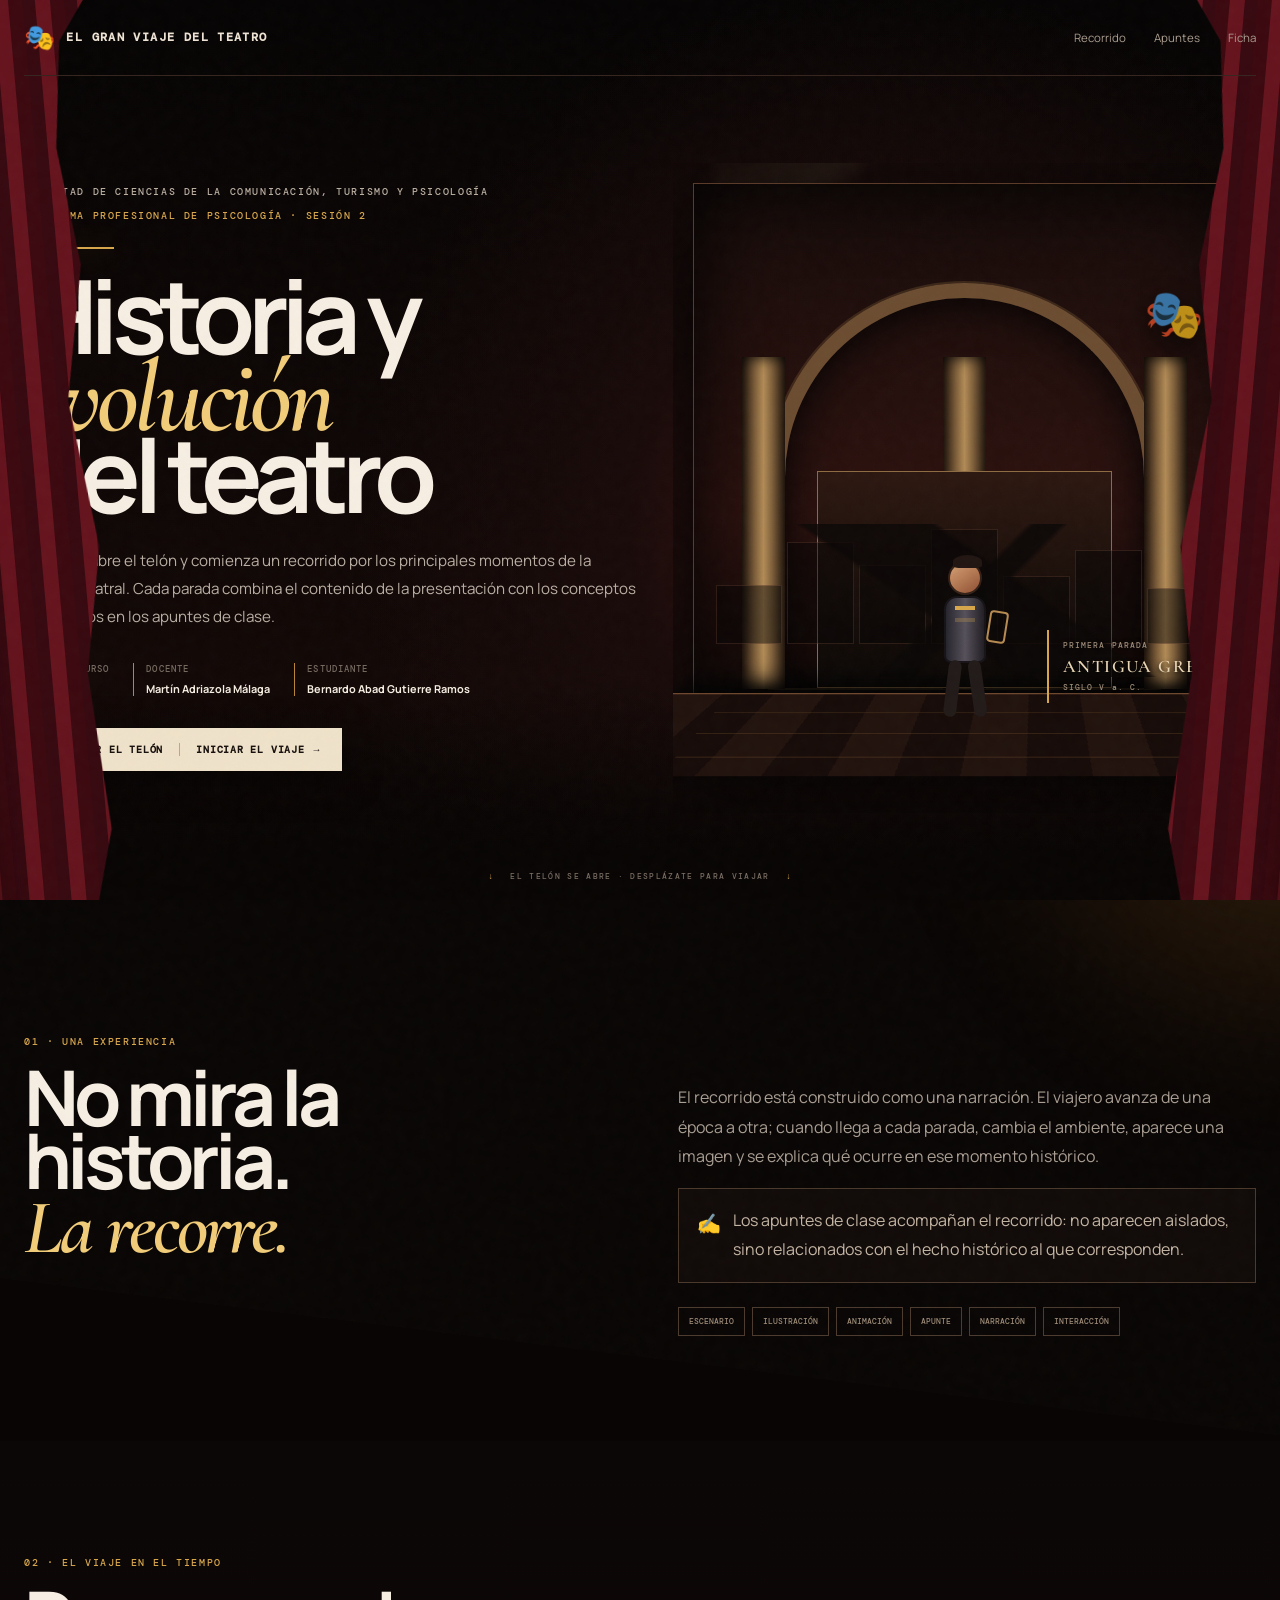
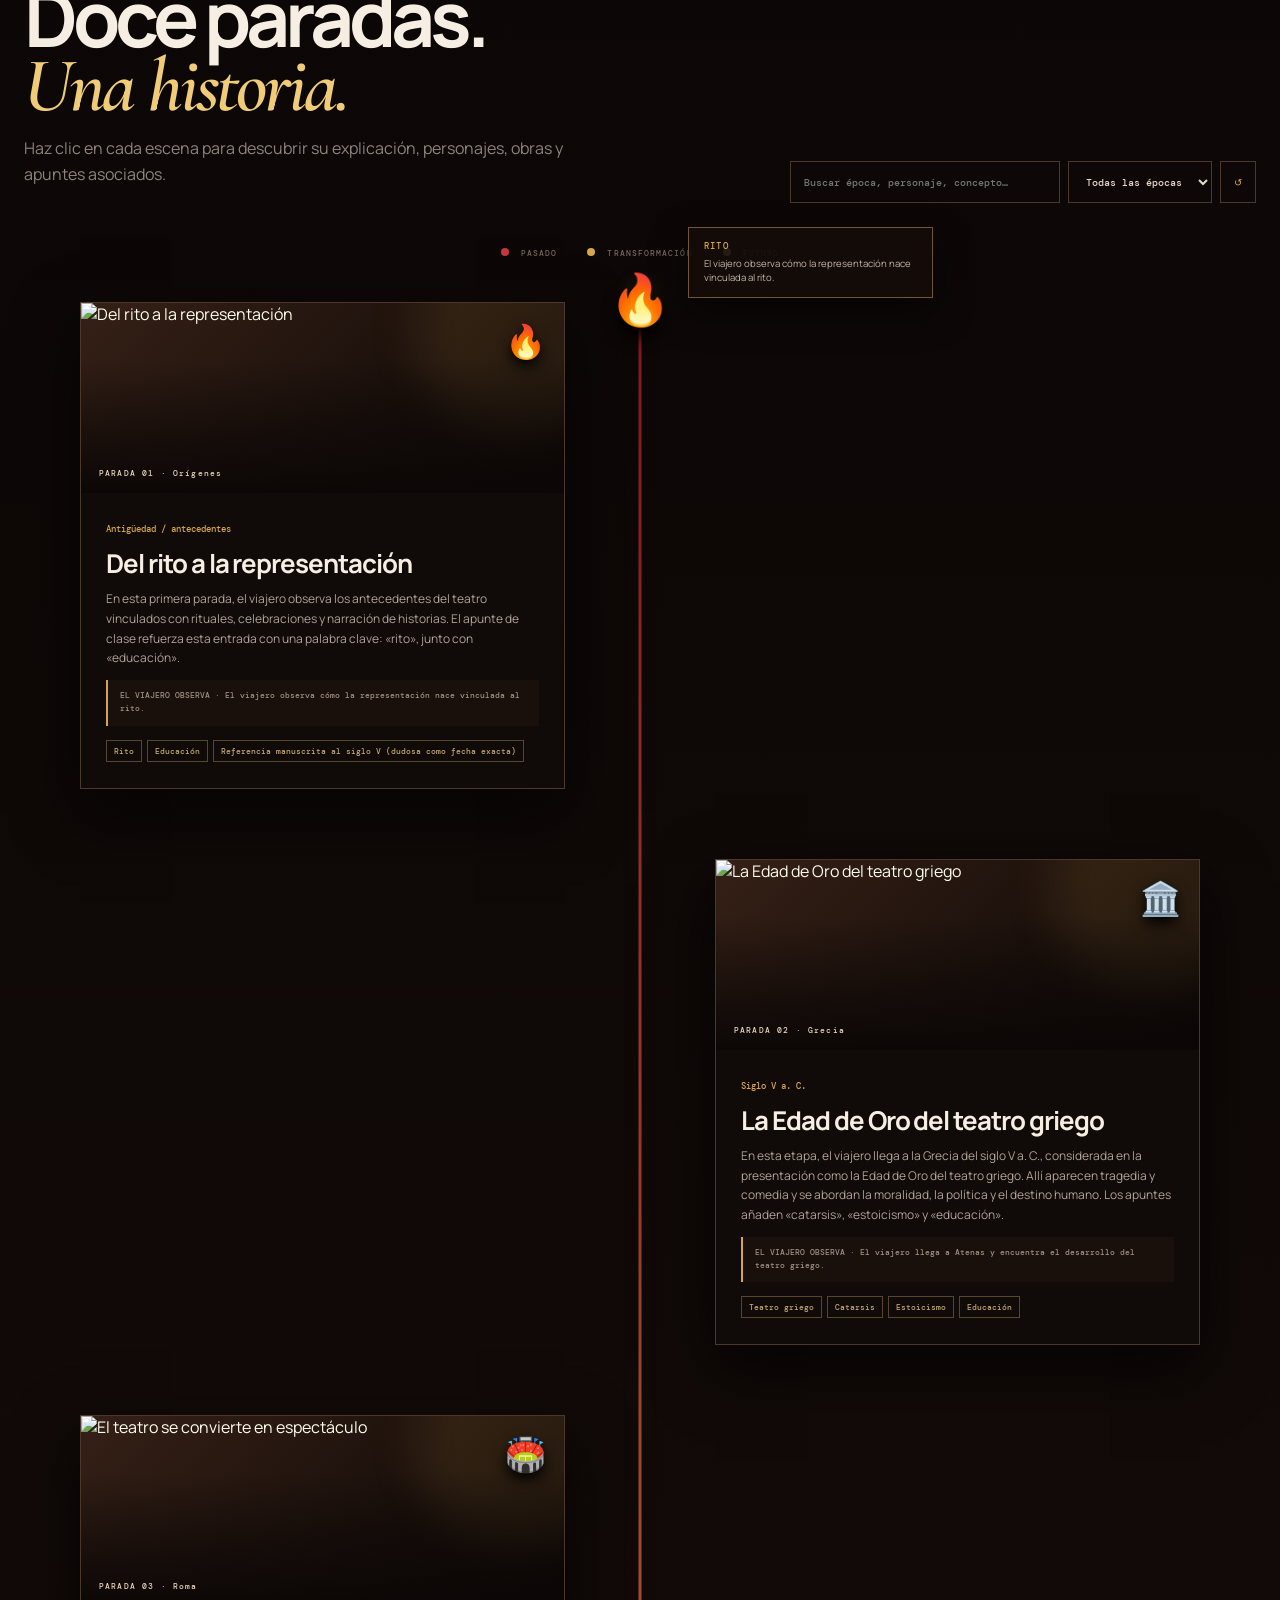
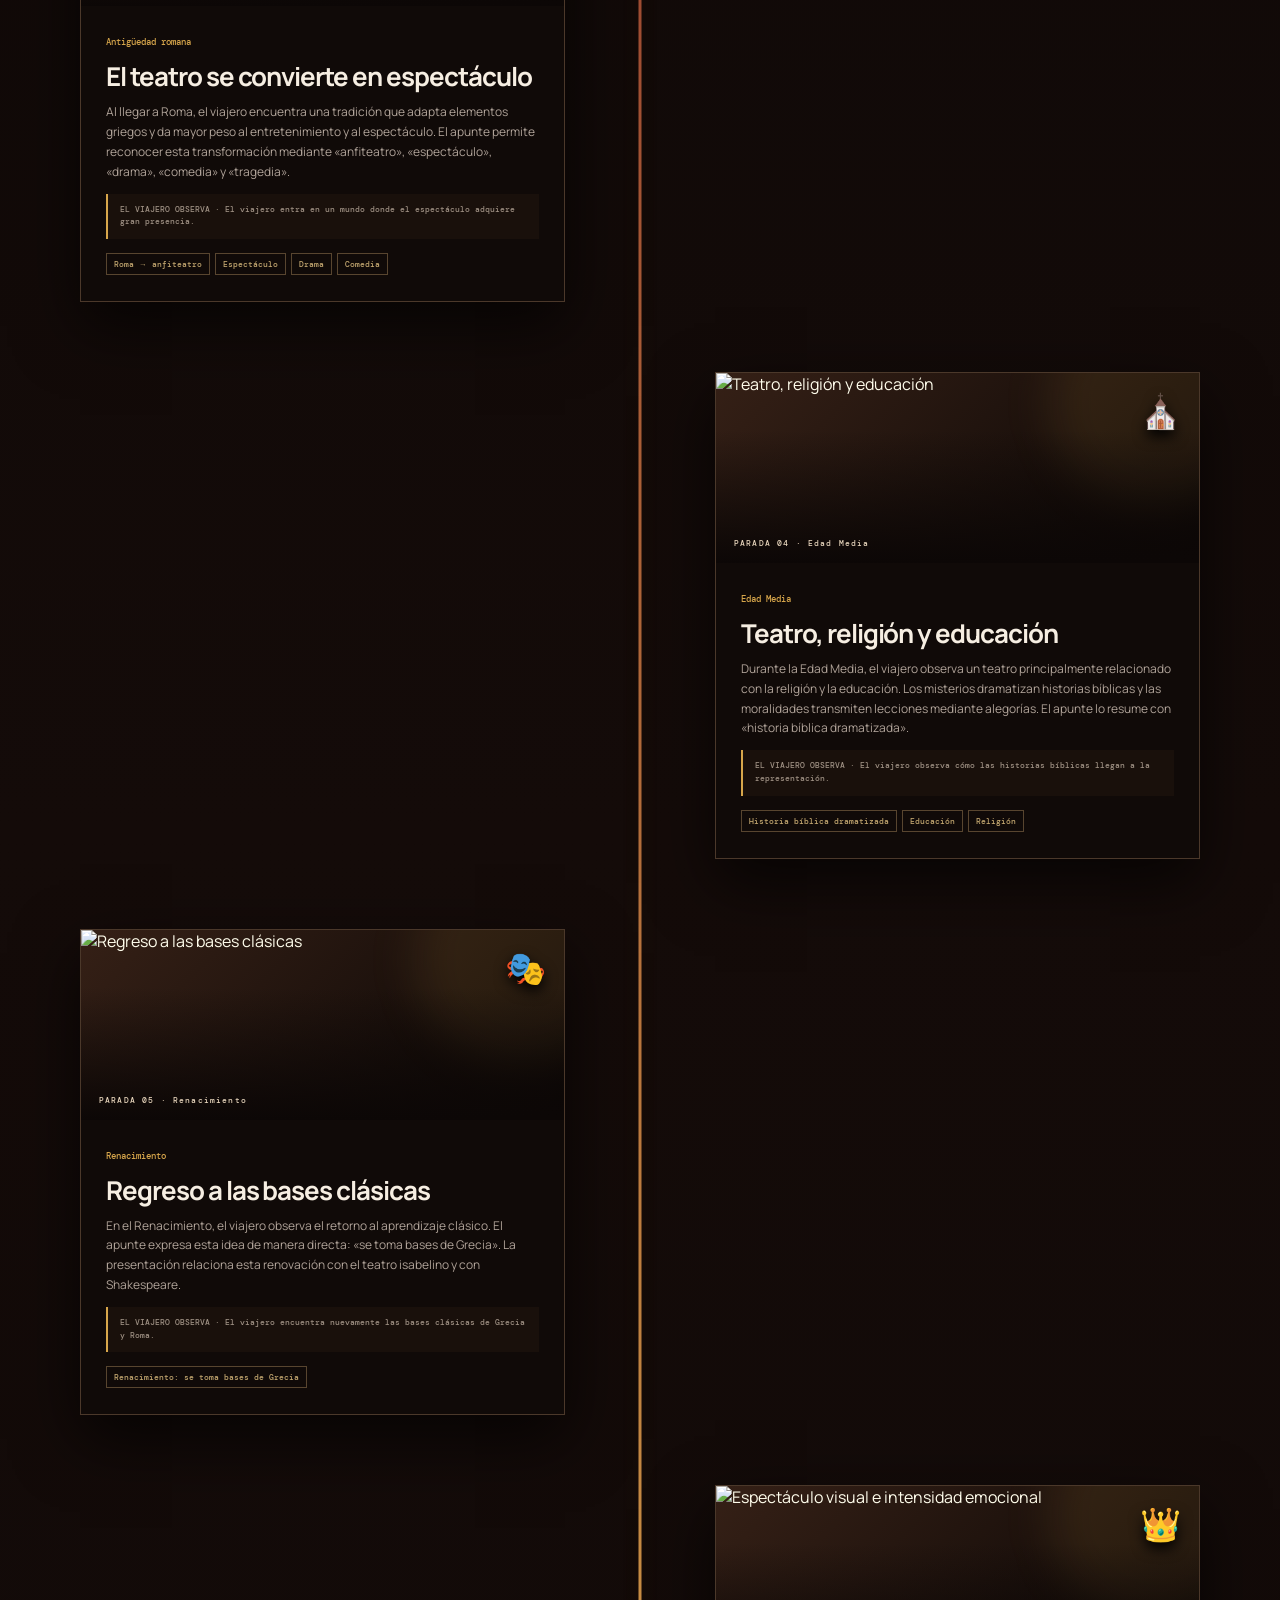
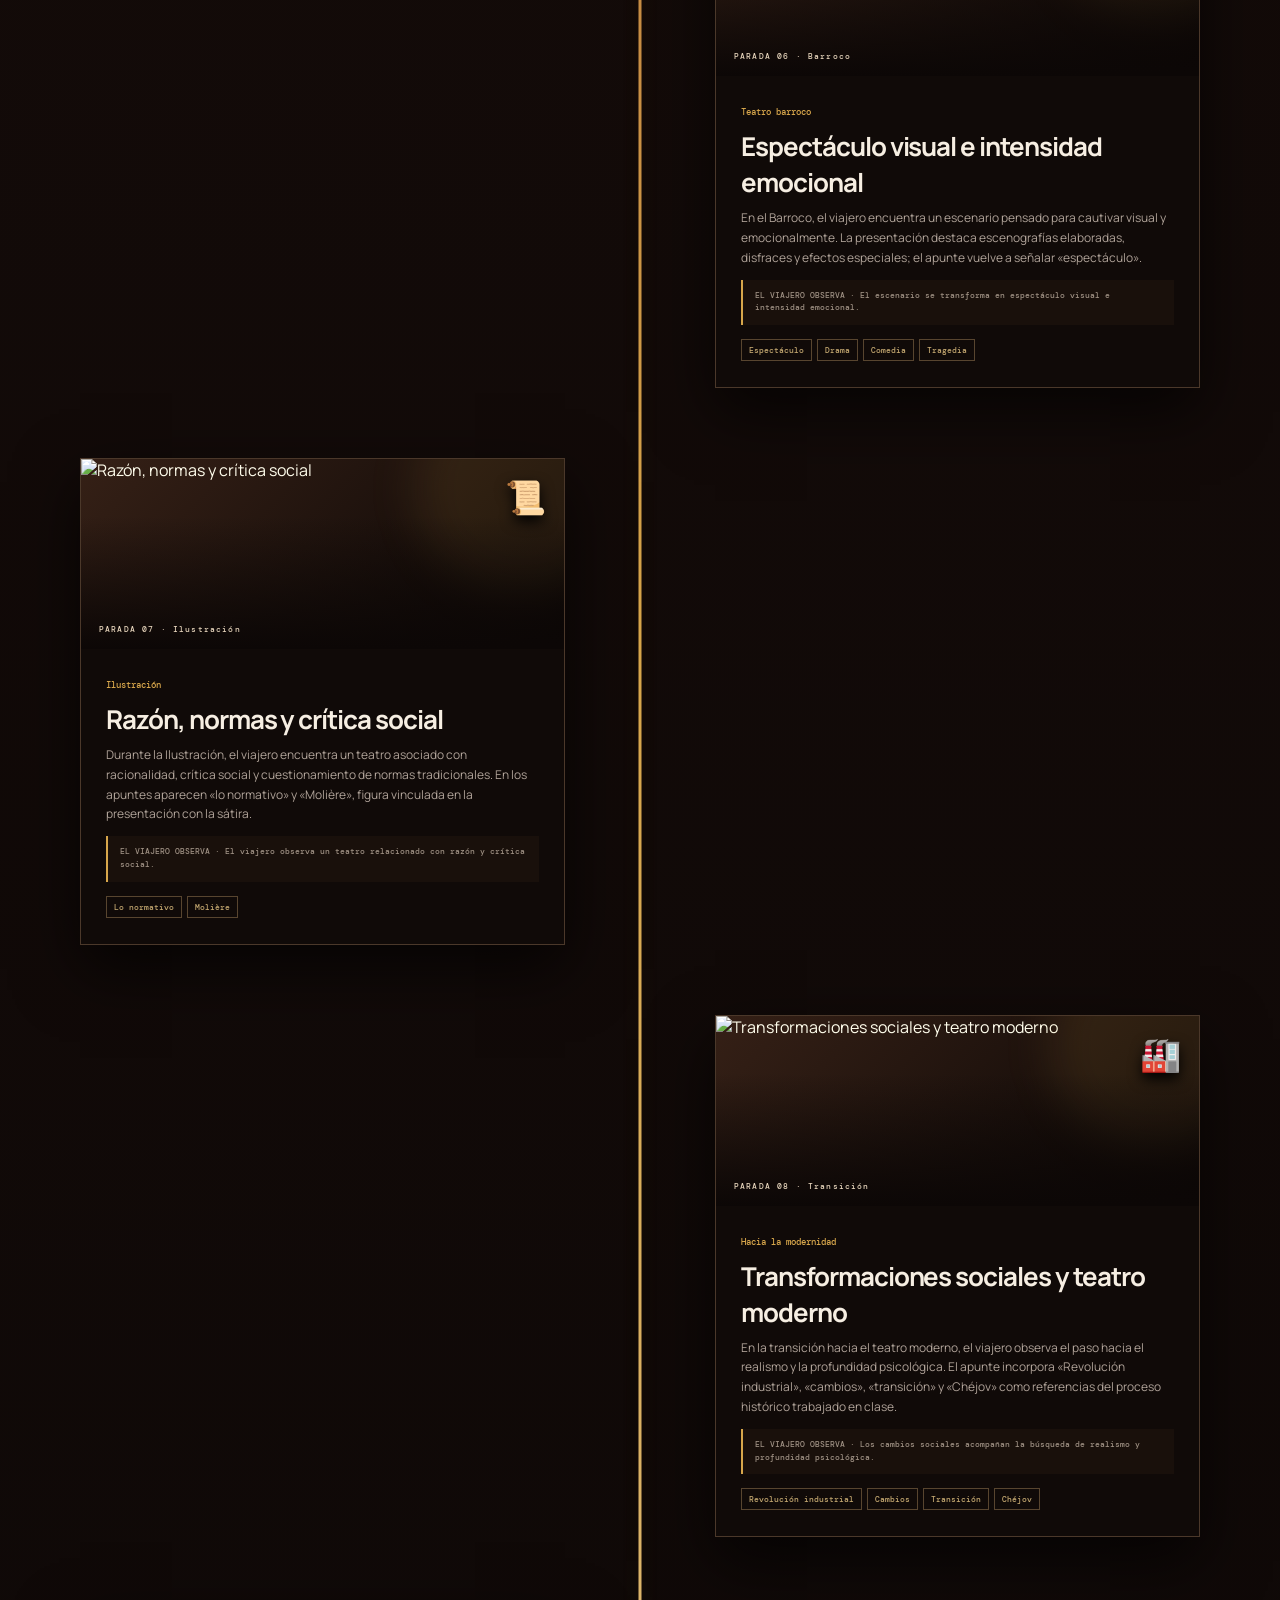
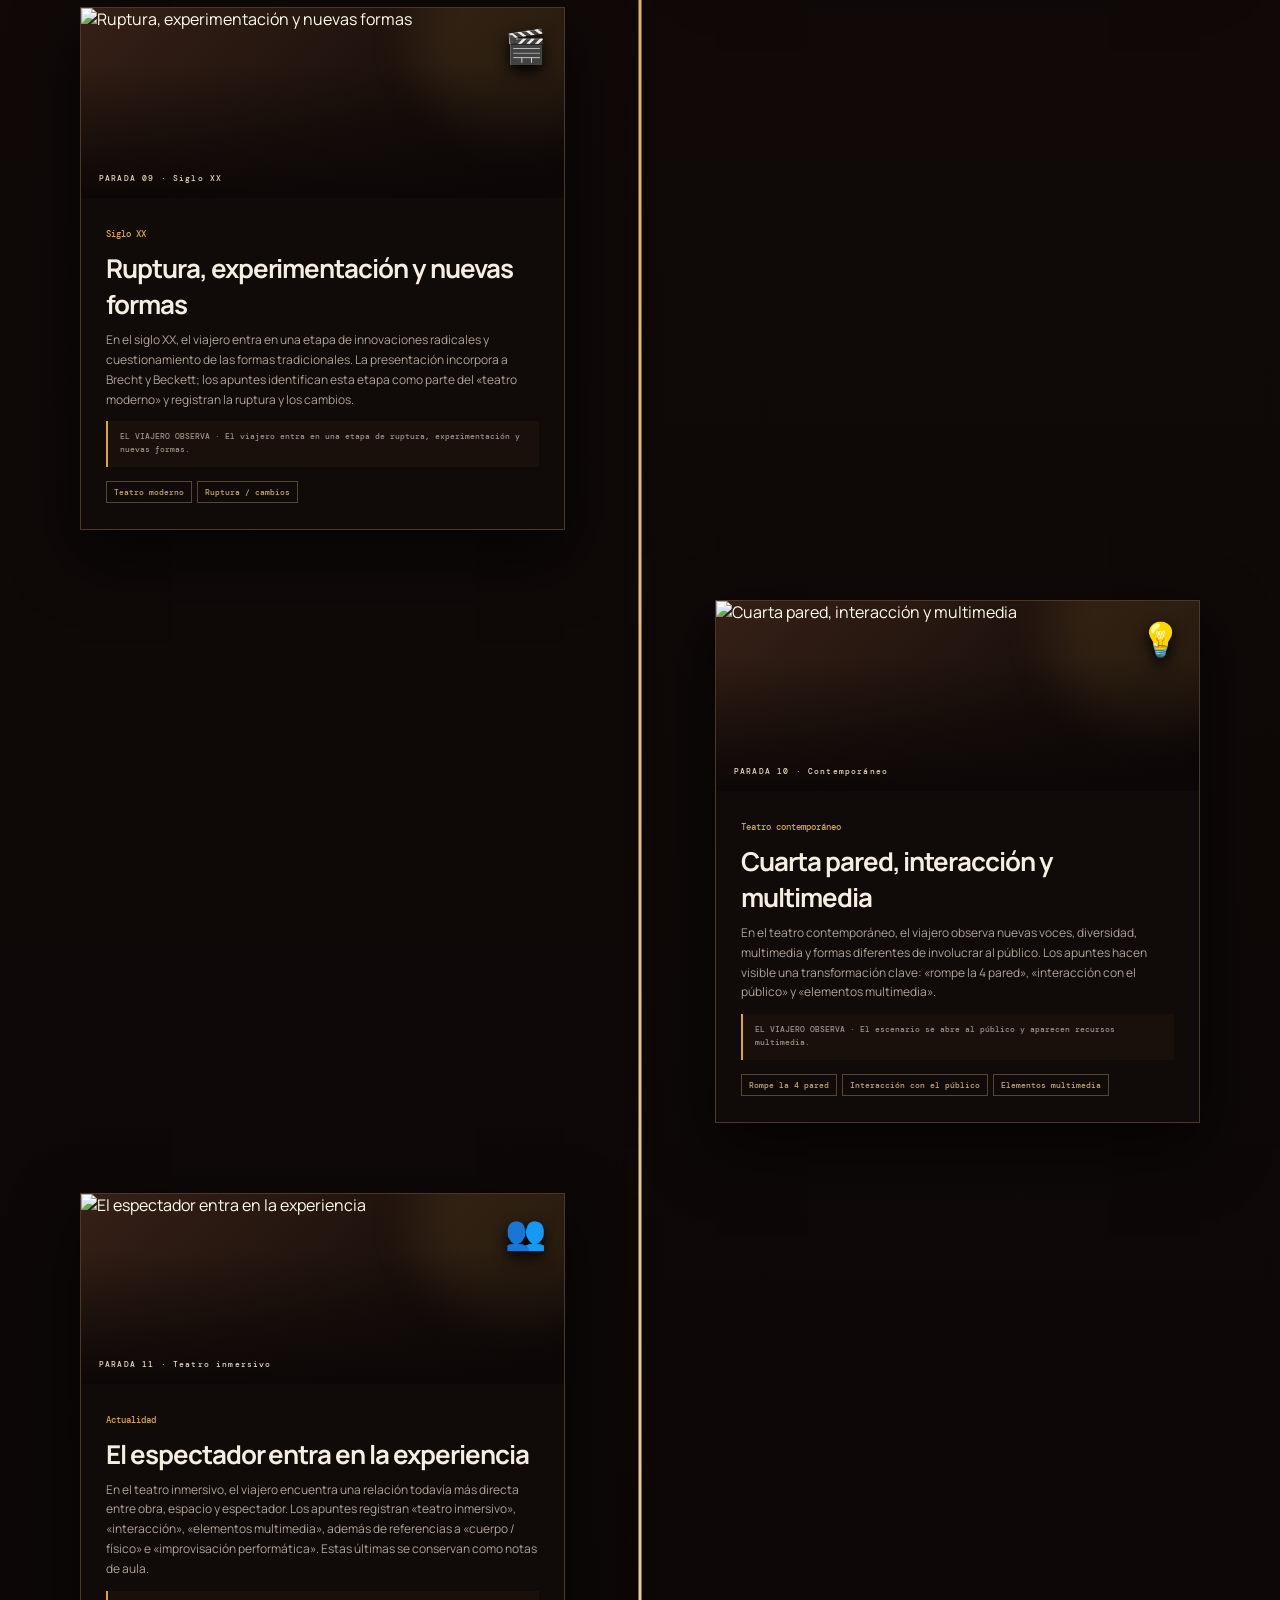
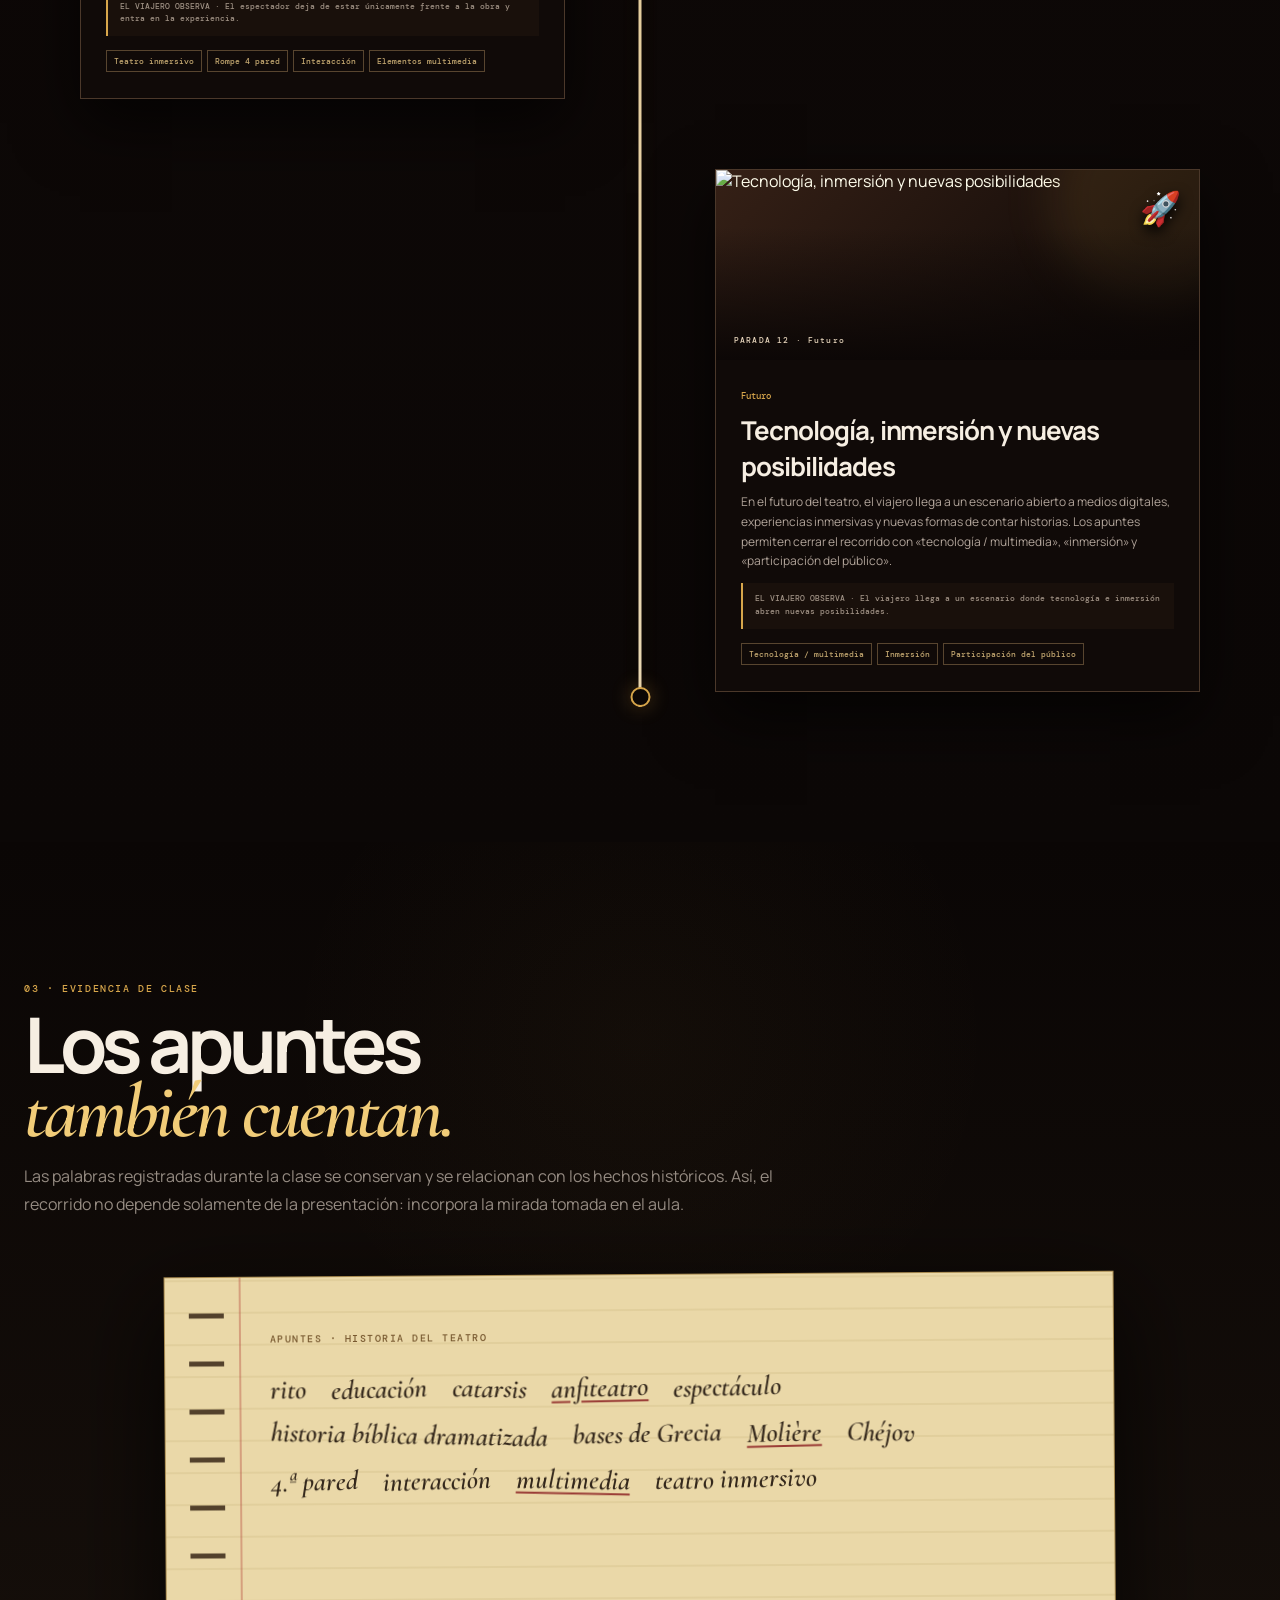
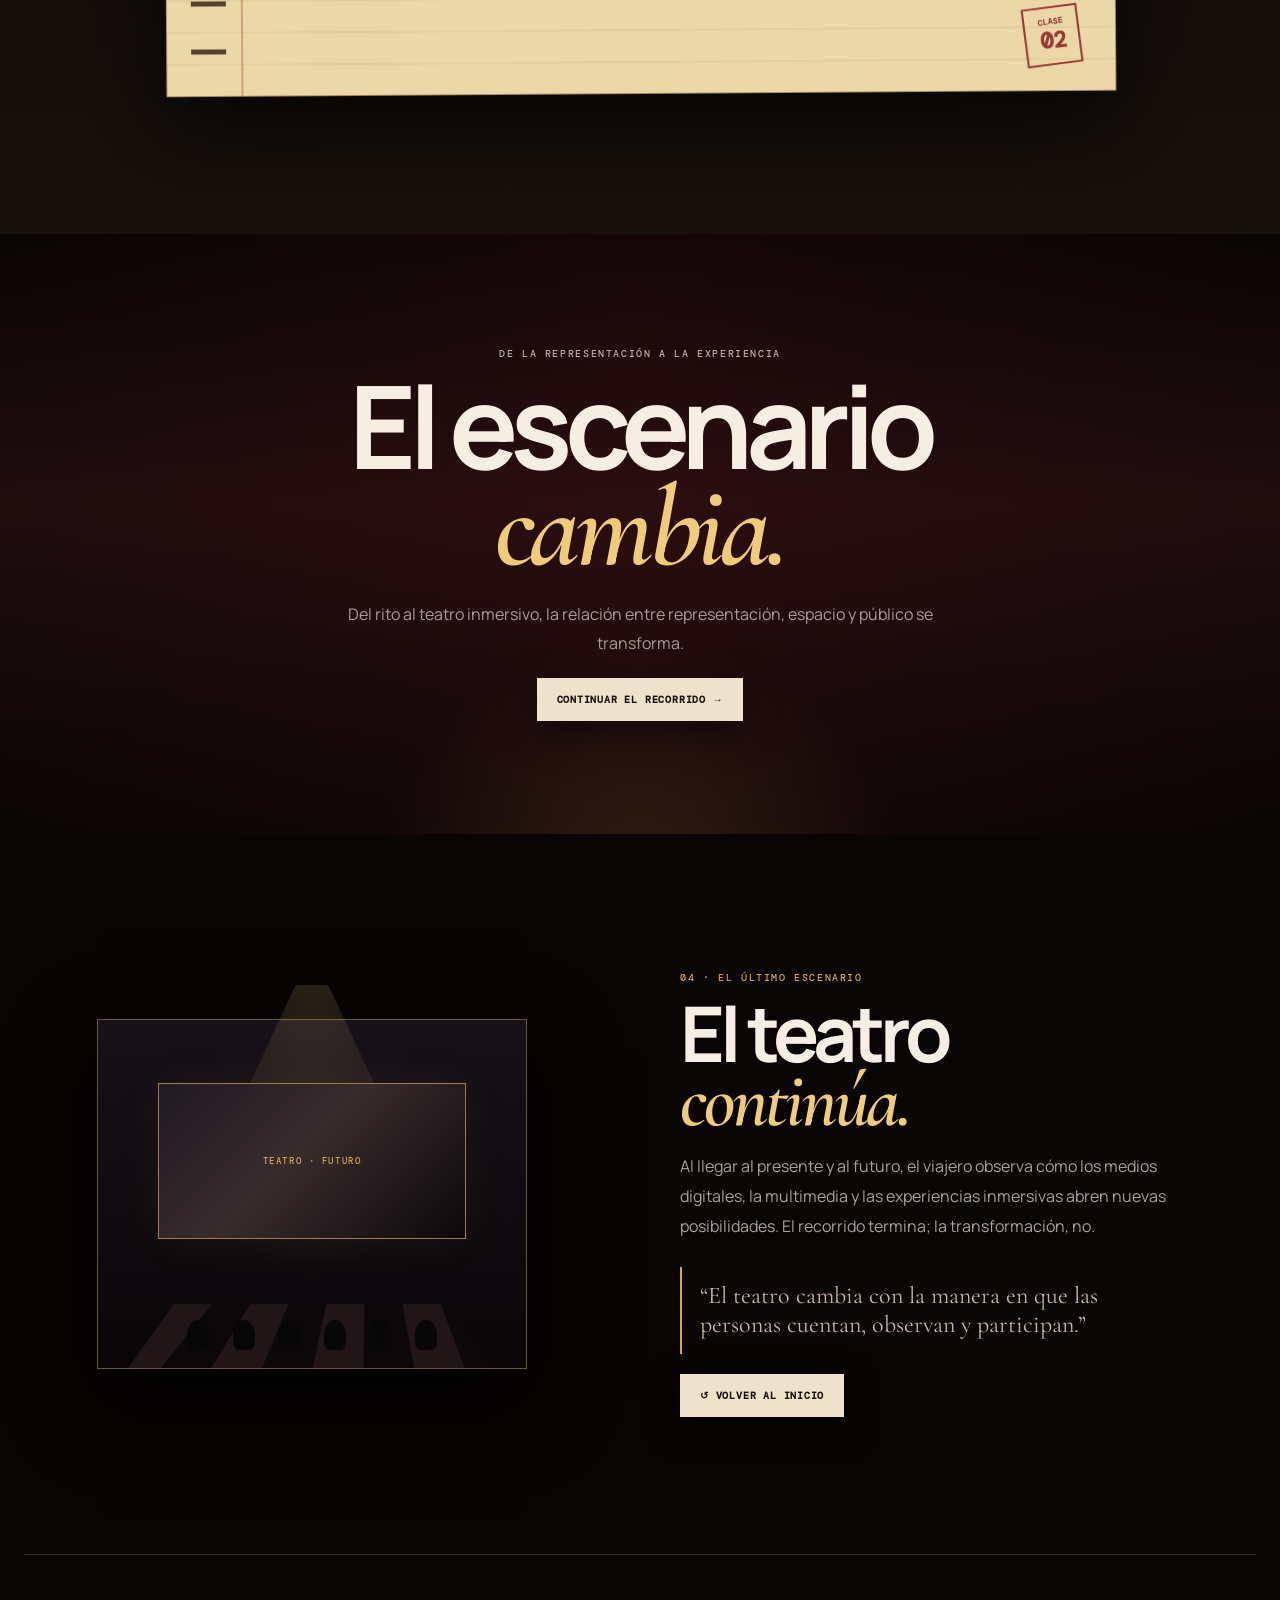
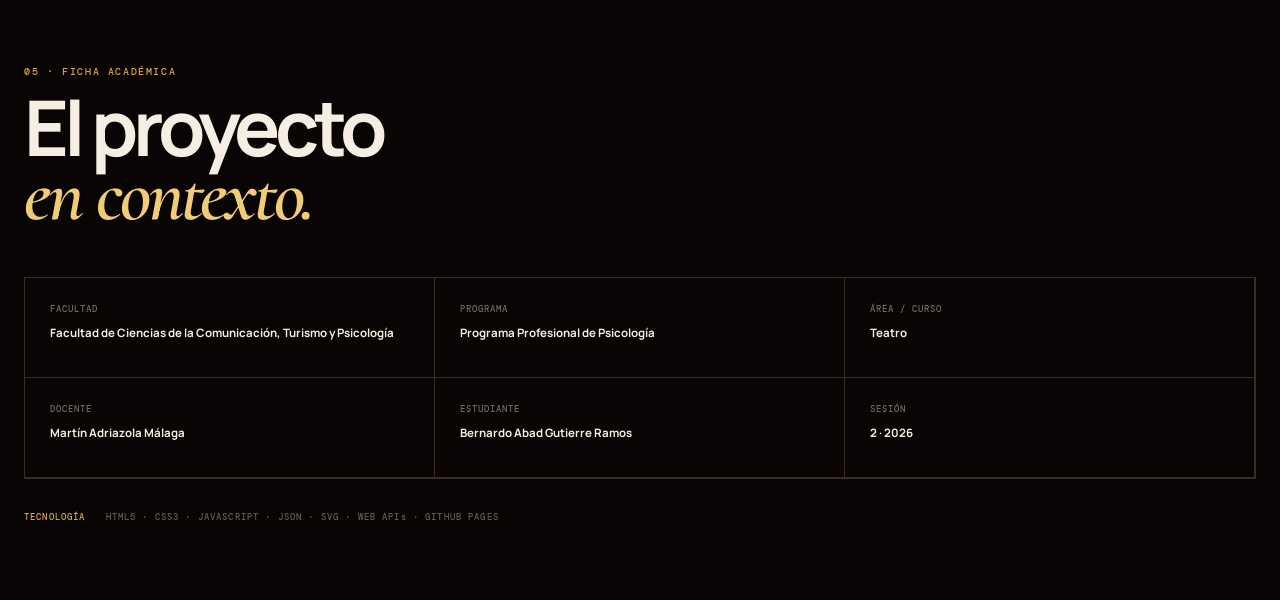
==== commit a24ad2cf: "Conectar la nueva interfaz cinematográfica" ====
--- a/index.html
+++ b/index.html
@@ -1 +1 @@
-<!doctype html><html lang="es"><head><meta charset="utf-8"><meta name="viewport" content="width=device-width,initial-scale=1"><meta name="theme-color" content="#080504"><meta name="description" content="El gran viaje del teatro: línea de tiempo interactiva basada en la presentación y apuntes de clase."><title>El gran viaje del teatro · Experiencia interactiva</title><link rel="preconnect" href="https://fonts.googleapis.com"><link rel="preconnect" href="https://fonts.gstatic.com" crossorigin><link href="https://fonts.googleapis.com/css2?family=Cormorant+Garamond:wght@500;600;700&family=DM+Mono:wght@400;500&family=Manrope:wght@400;600;700;800&display=swap" rel="stylesheet"><link rel="stylesheet" href="styles-v4.css"></head><body><div class="grain"></div><div class="ambient ambient-a"></div><div class="ambient ambient-b"></div><header class="cover" id="inicio"><div class="velvet velvet-l"></div><div class="velvet velvet-r"></div><nav class="nav wrap"><a class="brand" href="#inicio"><span class="brand-mask">🎭</span><span>EL GRAN VIAJE DEL <b>TEATRO</b></span></a><div class="navlinks"><a href="#viaje">Recorrido</a><a href="#clase">Apuntes</a><a href="#presentacion">Ficha</a></div></nav><div class="cover-stage wrap"><div class="cover-copy"><span class="eyebrow">FACULTAD DE CIENCIAS DE LA COMUNICACIÓN, TURISMO Y PSICOLOGÍA</span><span class="eyebrow gold">PROGRAMA PROFESIONAL DE PSICOLOGÍA · SESIÓN 2</span><div class="title-rule"></div><h1>Historia y<br><em>evolución</em><br>del teatro</h1><p class="hero-intro">El viajero abre el telón y comienza un recorrido por los principales momentos de la historia teatral. Cada parada combina el contenido de la presentación con los conceptos registrados en los apuntes de clase.</p><div class="identity"><div><small>ÁREA / CURSO</small><b>TEATRO</b></div><div><small>DOCENTE</small><b>Martín Adriazola Málaga</b></div><div><small>ESTUDIANTE</small><b>Bernardo Abad Gutierre Ramos</b></div></div><a class="start" href="#viaje"><span class="start-dot"></span>ABRIR EL TELÓN <strong>INICIAR EL VIAJE →</strong></a></div><div class="cover-scene" aria-label="Escena teatral ilustrada"><div class="spotlight"></div><div class="backdrop"><div class="greek-arch"><i></i><i></i><i></i></div><div class="cityline"><i></i><i></i><i></i><i></i><i></i><i></i><i></i></div><div class="mountains"></div></div><div class="stage-floor"><span class="floor-line f1"></span><span class="floor-line f2"></span><span class="floor-line f3"></span></div><div class="traveler-figure"><div class="traveler-head"></div><div class="traveler-body"></div><div class="traveler-leg l"></div><div class="traveler-leg r"></div><div class="traveler-bag"></div></div><div class="scene-plaque"><span>PRIMERA PARADA</span><b>ANTIGUA GRECIA</b><small>SIGLO V a. C.</small></div><div class="floating-mask">🎭</div></div></div><div class="scrollhint"><span>↓</span> EL TELÓN SE ABRE · DESPLÁZATE PARA VIAJAR <span>↓</span></div></header><main><section class="intro wrap"><div><span class="eyebrow gold">01 · UNA EXPERIENCIA</span><h2>No mira la historia.<br><em>La recorre.</em></h2></div><div class="intro-copy"><p>El recorrido está construido como una narración. El viajero avanza de una época a otra; cuando llega a cada parada, cambia el ambiente, aparece una imagen y se explica qué ocurre en ese momento histórico.</p><p class="intro-note"><span>✍</span> Los apuntes de clase acompañan el recorrido: no aparecen aislados, sino relacionados con el hecho histórico al que corresponden.</p><div class="pillrow"><span>ESCENARIO</span><span>ILUSTRACIÓN</span><span>ANIMACIÓN</span><span>APUNTE</span><span>NARRACIÓN</span><span>INTERACCIÓN</span></div></div></section><section id="viaje" class="journey"><div class="journey-head wrap"><div><span class="eyebrow gold">02 · EL VIAJE EN EL TIEMPO</span><h2>Doce paradas.<br><em>Una historia.</em></h2><p>Haz clic en cada escena para descubrir su explicación, personajes, obras y apuntes asociados.</p></div><div class="journey-tools"><input id="search" type="search" placeholder="Buscar época, personaje, concepto…"><select id="periodFilter"><option value="all">Todas las épocas</option></select><button id="clearBtn" aria-label="Limpiar filtros">↺</button></div></div><div class="timeline-legend wrap"><span><i class="dot past"></i> PASADO</span><span><i class="dot now"></i> TRANSFORMACIÓN</span><span><i class="dot future"></i> FUTURO</span></div><div class="world"><div class="world-line"></div><div id="journeyScene" class="journey-scene"></div><div id="cards" class="journey-cards"></div><div id="empty" class="empty" hidden>No encontramos esa etapa.</div></div></section><section id="clase" class="notes"><div class="wrap"><span class="eyebrow gold">03 · EVIDENCIA DE CLASE</span><h2>Los apuntes<br><em>también cuentan.</em></h2><p class="notes-intro">Las palabras registradas durante la clase se conservan y se relacionan con los hechos históricos. Así, el recorrido no depende solamente de la presentación: incorpora la mirada tomada en el aula.</p><div class="notebook"><div class="spiral"></div><div class="paper"><div class="paper-title">APUNTES · HISTORIA DEL TEATRO</div><div class="hand-lines"><span>rito</span><span>educación</span><span>catarsis</span><span>anfiteatro</span><span>espectáculo</span><span>historia bíblica dramatizada</span><span>bases de Grecia</span><span>Molière</span><span>Chéjov</span><span>4.ª pared</span><span>interacción</span><span>multimedia</span><span>teatro inmersivo</span></div><div class="paper-stamp">CLASE<br><b>02</b></div></div></div></div></section><section class="bridge"><div class="bridge-curtain"></div><div class="wrap bridge-inner"><span class="eyebrow">DE LA REPRESENTACIÓN A LA EXPERIENCIA</span><h2>El escenario<br><em>cambia.</em></h2><p>Del rito al teatro inmersivo, la relación entre representación, espacio y público se transforma.</p><a class="start small" href="#viaje">CONTINUAR EL RECORRIDO →</a></div></section><section class="final wrap"><div class="final-art"><div class="future-stage"><div class="future-light"></div><div class="future-screen"></div><div class="future-audience"><i></i><i></i><i></i><i></i><i></i><i></i></div><div class="future-person"></div></div></div><div><span class="eyebrow gold">04 · EL ÚLTIMO ESCENARIO</span><h2>El teatro<br><em>continúa.</em></h2><p>Al llegar al presente y al futuro, el viajero observa cómo los medios digitales, la multimedia y las experiencias inmersivas abren nuevas posibilidades. El recorrido termina; la transformación, no.</p><div class="closing-quote">“El teatro cambia con la manera en que las personas cuentan, observan y participan.”</div><a href="#inicio" class="start small">↺ VOLVER AL INICIO</a></div></section><section id="presentacion" class="presentation wrap"><span class="eyebrow gold">05 · FICHA ACADÉMICA</span><h2>El proyecto<br><em>en contexto.</em></h2><div class="presgrid"><div><small>FACULTAD</small><b>Facultad de Ciencias de la Comunicación, Turismo y Psicología</b></div><div><small>PROGRAMA</small><b>Programa Profesional de Psicología</b></div><div><small>ÁREA / CURSO</small><b>Teatro</b></div><div><small>DOCENTE</small><b>Martín Adriazola Málaga</b></div><div><small>ESTUDIANTE</small><b>Bernardo Abad Gutierre Ramos</b></div><div><small>SESIÓN</small><b>2 · 2026</b></div></div><div class="tech"><span>TECNOLOGÍA</span> HTML5 · CSS3 · JAVASCRIPT · JSON · SVG · WEB APIs · GITHUB PAGES</div></section></main><div id="modal" class="modal"><div class="modalbox"><button id="close" aria-label="Cerrar">×</button><div id="modalContent"></div></div></div><script src="app.js"></script></body></html>+<!doctype html><html lang="es"><head><meta charset="utf-8"><meta name="viewport" content="width=device-width,initial-scale=1"><meta name="theme-color" content="#080504"><meta name="description" content="El gran viaje del teatro: línea de tiempo interactiva basada en la presentación y apuntes de clase."><title>El gran viaje del teatro · Experiencia interactiva</title><link rel="preconnect" href="https://fonts.googleapis.com"><link rel="preconnect" href="https://fonts.gstatic.com" crossorigin><link href="https://fonts.googleapis.com/css2?family=Cormorant+Garamond:wght@500;600;700&family=DM+Mono:wght@400;500&family=Manrope:wght@400;600;700;800&display=swap" rel="stylesheet"><link rel="stylesheet" href="styles-v5.css"></head><body><div class="grain"></div><div class="ambient ambient-a"></div><div class="ambient ambient-b"></div><header class="cover" id="inicio"><div class="velvet velvet-l"></div><div class="velvet velvet-r"></div><nav class="nav wrap"><a class="brand" href="#inicio"><span class="brand-mask">🎭</span><span>EL GRAN VIAJE DEL <b>TEATRO</b></span></a><div class="navlinks"><a href="#viaje">Recorrido</a><a href="#clase">Apuntes</a><a href="#presentacion">Ficha</a></div></nav><div class="cover-stage wrap"><div class="cover-copy"><span class="eyebrow">FACULTAD DE CIENCIAS DE LA COMUNICACIÓN, TURISMO Y PSICOLOGÍA</span><span class="eyebrow gold">PROGRAMA PROFESIONAL DE PSICOLOGÍA · SESIÓN 2</span><div class="title-rule"></div><h1>Historia y<br><em>evolución</em><br>del teatro</h1><p class="hero-intro">El viajero abre el telón y comienza un recorrido por los principales momentos de la historia teatral. Cada parada combina el contenido de la presentación con los conceptos registrados en los apuntes de clase.</p><div class="identity"><div><small>ÁREA / CURSO</small><b>TEATRO</b></div><div><small>DOCENTE</small><b>Martín Adriazola Málaga</b></div><div><small>ESTUDIANTE</small><b>Bernardo Abad Gutierre Ramos</b></div></div><a class="start" href="#viaje"><span class="start-dot"></span>ABRIR EL TELÓN <strong>INICIAR EL VIAJE →</strong></a></div><div class="cover-scene" aria-label="Escena teatral ilustrada"><div class="spotlight"></div><div class="backdrop"><div class="greek-arch"><i></i><i></i><i></i></div><div class="cityline"><i></i><i></i><i></i><i></i><i></i><i></i><i></i></div><div class="mountains"></div></div><div class="stage-floor"><span class="floor-line f1"></span><span class="floor-line f2"></span><span class="floor-line f3"></span></div><div class="traveler-figure"><div class="traveler-head"></div><div class="traveler-body"></div><div class="traveler-leg l"></div><div class="traveler-leg r"></div><div class="traveler-bag"></div></div><div class="scene-plaque"><span>PRIMERA PARADA</span><b>ANTIGUA GRECIA</b><small>SIGLO V a. C.</small></div><div class="floating-mask">🎭</div></div></div><div class="scrollhint"><span>↓</span> EL TELÓN SE ABRE · DESPLÁZATE PARA VIAJAR <span>↓</span></div></header><main><section class="intro wrap"><div><span class="eyebrow gold">01 · UNA EXPERIENCIA</span><h2>No mira la historia.<br><em>La recorre.</em></h2></div><div class="intro-copy"><p>El recorrido está construido como una narración. El viajero avanza de una época a otra; cuando llega a cada parada, cambia el ambiente, aparece una imagen y se explica qué ocurre en ese momento histórico.</p><p class="intro-note"><span>✍</span> Los apuntes de clase acompañan el recorrido: no aparecen aislados, sino relacionados con el hecho histórico al que corresponden.</p><div class="pillrow"><span>ESCENARIO</span><span>ILUSTRACIÓN</span><span>ANIMACIÓN</span><span>APUNTE</span><span>NARRACIÓN</span><span>INTERACCIÓN</span></div></div></section><section id="viaje" class="journey"><div class="journey-head wrap"><div><span class="eyebrow gold">02 · EL VIAJE EN EL TIEMPO</span><h2>Doce paradas.<br><em>Una historia.</em></h2><p>Haz clic en cada escena para descubrir su explicación, personajes, obras y apuntes asociados.</p></div><div class="journey-tools"><input id="search" type="search" placeholder="Buscar época, personaje, concepto…"><select id="periodFilter"><option value="all">Todas las épocas</option></select><button id="clearBtn" aria-label="Limpiar filtros">↺</button></div></div><div class="timeline-legend wrap"><span><i class="dot past"></i> PASADO</span><span><i class="dot now"></i> TRANSFORMACIÓN</span><span><i class="dot future"></i> FUTURO</span></div><div class="world"><div class="world-line"></div><div id="journeyScene" class="journey-scene"></div><div id="cards" class="journey-cards"></div><div id="empty" class="empty" hidden>No encontramos esa etapa.</div></div></section><section id="clase" class="notes"><div class="wrap"><span class="eyebrow gold">03 · EVIDENCIA DE CLASE</span><h2>Los apuntes<br><em>también cuentan.</em></h2><p class="notes-intro">Las palabras registradas durante la clase se conservan y se relacionan con los hechos históricos. Así, el recorrido no depende solamente de la presentación: incorpora la mirada tomada en el aula.</p><div class="notebook"><div class="spiral"></div><div class="paper"><div class="paper-title">APUNTES · HISTORIA DEL TEATRO</div><div class="hand-lines"><span>rito</span><span>educación</span><span>catarsis</span><span>anfiteatro</span><span>espectáculo</span><span>historia bíblica dramatizada</span><span>bases de Grecia</span><span>Molière</span><span>Chéjov</span><span>4.ª pared</span><span>interacción</span><span>multimedia</span><span>teatro inmersivo</span></div><div class="paper-stamp">CLASE<br><b>02</b></div></div></div></div></section><section class="bridge"><div class="bridge-curtain"></div><div class="wrap bridge-inner"><span class="eyebrow">DE LA REPRESENTACIÓN A LA EXPERIENCIA</span><h2>El escenario<br><em>cambia.</em></h2><p>Del rito al teatro inmersivo, la relación entre representación, espacio y público se transforma.</p><a class="start small" href="#viaje">CONTINUAR EL RECORRIDO →</a></div></section><section class="final wrap"><div class="final-art"><div class="future-stage"><div class="future-light"></div><div class="future-screen"></div><div class="future-audience"><i></i><i></i><i></i><i></i><i></i><i></i></div></div></div><div><span class="eyebrow gold">04 · EL ÚLTIMO ESCENARIO</span><h2>El teatro<br><em>continúa.</em></h2><p>Al llegar al presente y al futuro, el viajero observa cómo los medios digitales, la multimedia y las experiencias inmersivas abren nuevas posibilidades. El recorrido termina; la transformación, no.</p><div class="closing-quote">“El teatro cambia con la manera en que las personas cuentan, observan y participan.”</div><a href="#inicio" class="start small">↺ VOLVER AL INICIO</a></div></section><section id="presentacion" class="presentation wrap"><span class="eyebrow gold">05 · FICHA ACADÉMICA</span><h2>El proyecto<br><em>en contexto.</em></h2><div class="presgrid"><div><small>FACULTAD</small><b>Facultad de Ciencias de la Comunicación, Turismo y Psicología</b></div><div><small>PROGRAMA</small><b>Programa Profesional de Psicología</b></div><div><small>ÁREA / CURSO</small><b>Teatro</b></div><div><small>DOCENTE</small><b>Martín Adriazola Málaga</b></div><div><small>ESTUDIANTE</small><b>Bernardo Abad Gutierre Ramos</b></div><div><small>SESIÓN</small><b>2 · 2026</b></div></div><div class="tech"><span>TECNOLOGÍA</span> HTML5 · CSS3 · JAVASCRIPT · JSON · SVG · WEB APIs · GITHUB PAGES</div></section></main><div id="modal" class="modal"><div class="modalbox"><button id="close" aria-label="Cerrar">×</button><div id="modalContent"></div></div></div><script src="app.js"></script></body></html>
--- a/styles-v5.css
+++ b/styles-v5.css
@@ -0,0 +1 @@
+@import url('https://fonts.googleapis.com/css2?family=Cormorant+Garamond:wght@500;600;700&family=DM+Mono:wght@400;500&family=Manrope:wght@400;600;700;800&display=swap');:root{--bg:#080504;--paper:#efe2ca;--gold:#d7a64b;--gold2:#f1cc78;--red:#74151e;--red2:#c3383e;--ink:#f6eee2;--muted:#a69a8d;--line:#3d2d23;--max:1240px}*{box-sizing:border-box}html{scroll-behavior:smooth}body{margin:0;background:var(--bg);color:var(--ink);font-family:Manrope,sans-serif;overflow-x:hidden}.grain{position:fixed;inset:-50%;z-index:100;pointer-events:none;opacity:.035;background-image:url("data:image/svg+xml,%3Csvg viewBox='0 0 180 180' xmlns='http://www.w3.org/2000/svg'%3E%3Cfilter id='n'%3E%3CfeTurbulence type='fractalNoise' baseFrequency='.9' numOctaves='3' stitchTiles='stitch'/%3E%3C/filter%3E%3Crect width='100%25' height='100%25' filter='url(%23n)' opacity='.6'/%3E%3C/svg%3E");transform:rotate(7deg)}.ambient{position:fixed;border-radius:50%;filter:blur(90px);pointer-events:none;opacity:.18;z-index:-2}.ambient-a{width:420px;height:420px;background:#7d1824;left:-180px;top:20%}.ambient-b{width:500px;height:500px;background:#b36b20;right:-260px;top:55%}.wrap{width:min(var(--max),calc(100% - 48px));margin:auto}.eyebrow{display:block;font:500 .63rem 'DM Mono';letter-spacing:.16em;color:#b9aea1;text-transform:uppercase;margin-bottom:11px}.gold{color:var(--gold)}.cover{min-height:100vh;position:relative;overflow:hidden;background:radial-gradient(circle at 70% 58%,#421514 0,#180a09 26%,transparent 52%),linear-gradient(180deg,#050303,#120806 78%,#080504)}.cover:after{content:'';position:absolute;left:0;right:0;bottom:0;height:24%;background:linear-gradient(transparent,#070403 78%);pointer-events:none}.nav{height:76px;border-bottom:1px solid #35241e;display:flex;align-items:center;justify-content:space-between;position:relative;z-index:12}.brand{display:flex;align-items:center;gap:10px;color:#eee3d4;text-decoration:none;font:700 .72rem 'DM Mono';letter-spacing:.12em}.brand-mask{font-size:25px}.navlinks{display:flex;gap:28px}.navlinks a{color:#a99c8f;text-decoration:none;font-size:.72rem;transition:.25s}.navlinks a:hover{color:var(--gold)}.velvet{position:absolute;top:-3%;height:108%;width:16%;z-index:10;background:repeating-linear-gradient(90deg,#36080f 0 13px,#65131d 13px 28px,#3b080f 28px 42px);box-shadow:0 20px 80px #000;pointer-events:none}.velvet:after{content:'';position:absolute;top:0;bottom:0;width:60px;background:linear-gradient(90deg,#16030588,transparent);filter:blur(8px)}.velvet-l{left:-5%;transform:skewX(5deg);clip-path:polygon(0 0,100% 0,78% 7%,72% 18%,79% 30%,67% 44%,76% 59%,65% 72%,70% 88%,55% 100%,0 100%)}.velvet-r{right:-5%;transform:scaleX(-1) skewX(5deg);clip-path:polygon(0 0,100% 0,78% 7%,72% 18%,79% 30%,67% 44%,76% 59%,65% 72%,70% 88%,55% 100%,0 100%)}.cover-stage{min-height:calc(100vh - 76px);display:grid;grid-template-columns:1.03fr .97fr;align-items:center;gap:30px;position:relative;z-index:4}.cover-copy{padding:70px 0 90px;position:relative;z-index:8}.title-rule{width:90px;height:2px;background:var(--gold);margin:25px 0 28px;box-shadow:0 0 25px #d7a64b66}.cover-copy h1{font-size:clamp(4rem,8vw,8.2rem);line-height:.75;letter-spacing:-.075em;margin:0 0 34px}.cover-copy h1 em,.intro h2 em,.journey-head h2 em,.notes h2 em,.bridge h2 em,.final h2 em,.presentation h2 em{font-family:'Cormorant Garamond';font-weight:600;color:var(--gold2);letter-spacing:-.04em}.hero-intro{max-width:650px;color:#b9aea3;font-size:.95rem;line-height:1.85}.identity{display:flex;gap:24px;margin:32px 0;flex-wrap:wrap}.identity div{border-left:1px solid #b88637;padding-left:12px;max-width:240px}.identity small,.presgrid small{display:block;font:500 .54rem 'DM Mono';color:#766a60;letter-spacing:.12em}.identity b{display:block;margin-top:6px;font-size:.68rem;line-height:1.4}.start{display:inline-flex;align-items:center;gap:16px;padding:15px 20px;background:var(--paper);color:#17100d;text-decoration:none;font:700 .62rem 'DM Mono';letter-spacing:.08em;transition:.35s;box-shadow:0 10px 35px #0008}.start strong{padding-left:16px;border-left:1px solid #b9a889}.start:hover{transform:translateY(-4px);box-shadow:0 20px 45px #000}.start-dot{width:8px;height:8px;border-radius:50%;background:#9b2029;box-shadow:0 0 0 5px #9b202922}.start.small{margin-top:20px}.cover-scene{height:650px;position:relative;overflow:hidden}.spotlight{position:absolute;width:480px;height:700px;left:48%;top:-100px;transform:translateX(-50%);background:conic-gradient(from 180deg at 50% 0,#fff0 36deg,#f4d99b12 49deg,#f4d99b0d 61deg,#fff0 74deg);filter:blur(5px);animation:spotPulse 5s ease-in-out infinite}.backdrop{position:absolute;inset:20px 20px 80px;background:linear-gradient(#160b09,#2c110e 60%,#0c0605);border:1px solid #5a3928;box-shadow:inset 0 0 80px #000,0 35px 80px #000}.greek-arch{position:absolute;width:72%;height:74%;left:14%;bottom:8%;border:15px solid #6b4c30;border-bottom:0;border-radius:260px 260px 0 0;box-shadow:inset 0 0 45px #000,0 0 0 2px #b48a4e33}.greek-arch:after{content:'';position:absolute;left:9%;right:9%;bottom:0;height:55%;background:linear-gradient(180deg,#2c1710,#0a0705);border:1px solid #8d6b42}.greek-arch i{position:absolute;bottom:-1px;width:12%;height:85%;background:linear-gradient(90deg,#382416,#b18a55,#3c2818);box-shadow:inset 0 0 15px #000}.greek-arch i:nth-child(1){left:-12%}.greek-arch i:nth-child(2){left:44%}.greek-arch i:nth-child(3){right:-12%}.cityline{position:absolute;left:4%;right:4%;bottom:16%;height:24%;opacity:.45;display:flex;align-items:end;gap:5px}.cityline i{flex:1;background:#050404;border:1px solid #4b3026}.cityline i:nth-child(1){height:45%}.cityline i:nth-child(2){height:78%}.cityline i:nth-child(3){height:60%}.cityline i:nth-child(4){height:88%}.cityline i:nth-child(5){height:52%}.cityline i:nth-child(6){height:72%}.cityline i:nth-child(7){height:43%}.mountains{position:absolute;bottom:10%;left:0;right:0;height:28%;background:linear-gradient(135deg,transparent 48%,#0a0706 49% 53%,transparent 54%),linear-gradient(35deg,transparent 42%,#0b0706 43% 60%,transparent 61%);opacity:.8}.stage-floor{position:absolute;left:0;right:0;bottom:25px;height:95px;background:repeating-linear-gradient(100deg,#21120d 0 50px,#160b08 50px 100px);border-top:2px solid #6d472d;transform:perspective(300px) rotateX(48deg);transform-origin:top;box-shadow:0 -15px 40px #000}.floor-line{position:absolute;left:10%;right:10%;height:1px;background:#b2834933}.f1{top:25px}.f2{top:50px}.f3{top:75px}.traveler-figure{position:absolute;bottom:82px;left:50%;width:78px;height:170px;transform:translateX(-50%);z-index:6;animation:walkBob 1.6s ease-in-out infinite}.traveler-head{position:absolute;width:34px;height:34px;border-radius:50%;left:22px;top:0;background:linear-gradient(145deg,#d9a274,#8e4f32);border:2px solid #332017}.traveler-head:before{content:'';position:absolute;left:3px;top:-8px;width:29px;height:13px;background:#211512;border-radius:50% 50% 20% 20%}.traveler-body{position:absolute;left:18px;top:35px;width:42px;height:67px;border-radius:13px 13px 7px 7px;background:linear-gradient(90deg,#25232b,#55505a,#211d23);border:2px solid #161317}.traveler-body:after{content:'';position:absolute;left:9px;right:9px;top:8px;height:4px;background:var(--gold);box-shadow:0 12px 0 #d7a64b44}.traveler-leg{position:absolute;top:99px;width:13px;height:57px;background:#211a18;border-radius:8px}.traveler-leg.l{left:20px;transform:rotate(7deg)}.traveler-leg.r{right:20px;transform:rotate(-8deg)}.traveler-bag{position:absolute;right:-3px;top:50px;width:19px;height:32px;border:2px solid #b68b51;border-radius:4px;transform:rotate(9deg)}.scene-plaque{position:absolute;right:4%;bottom:110px;z-index:7;border-left:2px solid var(--gold);padding:10px 0 10px 14px;text-shadow:0 2px 5px #000}.scene-plaque span,.scene-plaque small{display:block;font:500 .52rem 'DM Mono';letter-spacing:.13em;color:#9d8c79}.scene-plaque b{display:block;font:600 1.1rem 'Cormorant Garamond';letter-spacing:.08em;color:#ead7b6;margin:5px 0}.floating-mask{position:absolute;right:9%;top:18%;font-size:48px;filter:drop-shadow(0 12px 15px #000);opacity:.72;animation:maskFloat 4s ease-in-out infinite}.scrollhint{position:absolute;bottom:18px;left:50%;transform:translateX(-50%);z-index:11;color:#786d63;font:500 .52rem 'DM Mono';letter-spacing:.16em;white-space:nowrap}.scrollhint span{color:var(--gold);padding:0 10px}.intro{padding:135px 0 105px;display:grid;grid-template-columns:1fr 1fr;gap:75px}.intro h2,.journey-head h2,.notes h2,.bridge h2,.final h2,.presentation h2{font-size:clamp(3.1rem,6vw,6.1rem);line-height:.82;letter-spacing:-.065em;margin:18px 0}.intro-copy{padding-top:32px;color:#a99e93;line-height:1.85}.intro-note{display:flex;gap:12px;align-items:flex-start;padding:17px 18px;border:1px solid #4a382b;background:#100a08;color:#c4b5a4}.intro-note span{color:var(--gold);font-size:1.2rem}.pillrow{display:flex;flex-wrap:wrap;gap:7px;margin-top:24px}.pillrow span{font:500 .52rem 'DM Mono';border:1px solid #4b3a2d;padding:8px 10px;color:#9e8c78}.journey{background:linear-gradient(180deg,#0b0706,#140b09 35%,#0b0706);padding:115px 0 135px;position:relative}.journey-head{display:flex;justify-content:space-between;align-items:end;gap:35px;margin-bottom:45px}.journey-head p{color:#8e8379;max-width:600px;line-height:1.6}.journey-tools{display:flex;gap:8px;flex-wrap:wrap}.journey-tools input,.journey-tools select,.journey-tools button{height:42px;border:1px solid #4b382b;background:#0d0807;color:#e5d9ca;padding:0 13px;font:500 .62rem 'DM Mono';outline:none}.journey-tools input{width:270px}.journey-tools input:focus,.journey-tools select:focus{border-color:var(--gold)}.journey-tools button{cursor:pointer;color:var(--gold)}.timeline-legend{display:flex;justify-content:center;gap:30px;color:#74685e;font:500 .52rem 'DM Mono';letter-spacing:.13em;margin-bottom:28px}.dot{display:inline-block;width:8px;height:8px;border-radius:50%;margin-right:6px}.dot.past{background:var(--red2)}.dot.now{background:var(--gold)}.dot.future{background:#e8d9b8}.world{position:relative;width:min(1120px,100%);margin:auto;min-height:2200px;padding:15px 0}.world-line{position:absolute;left:50%;top:0;bottom:0;width:3px;background:linear-gradient(#7e1924 0,#d7a64b 52%,#ead9b5 100%);transform:translateX(-50%);box-shadow:0 0 25px #d7a64b18}.world-line:before,.world-line:after{content:'';position:absolute;left:50%;transform:translateX(-50%);width:16px;height:16px;border:2px solid var(--gold);border-radius:50%;background:#0d0806;box-shadow:0 0 20px #d7a64b55}.world-line:before{top:0}.world-line:after{bottom:0}.journey-scene{position:sticky;top:44%;height:0;z-index:8;pointer-events:none}.journey-scene:after{content:var(--traveler-icon,'🎭');position:absolute;left:50%;top:-38px;transform:translateX(-50%);font-size:50px;filter:drop-shadow(0 10px 8px #000);animation:travelerPulse 1.2s infinite}.traveler-bubble{position:absolute;left:calc(50% + 48px);top:-75px;width:245px;padding:12px 15px;background:#150c09ed;border:1px solid #725532;box-shadow:0 14px 35px #0009}.traveler-bubble b{display:block;font:500 .54rem 'DM Mono';color:var(--gold);letter-spacing:.14em}.traveler-bubble span{display:block;margin-top:5px;font-size:.6rem;line-height:1.45;color:#c2b5a6}.journey-cards{position:relative;display:flex;flex-direction:column;gap:70px}.journey-card{width:calc(50% - 75px);min-height:345px;border:1px solid #4b382a;background:#100a08;box-shadow:0 24px 60px #000a;position:relative;overflow:hidden;cursor:pointer;transition:.5s}.journey-card:nth-child(even){margin-left:calc(50% + 75px)}.journey-card:after{content:'';position:absolute;top:50%;width:28px;height:28px;border-radius:50%;border:2px solid var(--gold);background:#0c0706;box-shadow:0 0 0 7px #d7a64b14,0 0 25px #d7a64b33}.journey-card:nth-child(odd):after{right:-92px}.journey-card:nth-child(even):after{left:-92px}.journey-card:hover{transform:translateY(-10px) scale(1.018);border-color:var(--gold);box-shadow:0 35px 80px #000,0 0 35px #d7a64b12}.scene-image{height:190px;position:relative;overflow:hidden;background:linear-gradient(135deg,#352016,#0a0605)}.scene-image img{width:100%;height:100%;object-fit:cover;filter:sepia(.12) contrast(1.08) saturate(.88);transition:1s}.journey-card:hover img{transform:scale(1.09)}.scene-image:after{content:'';position:absolute;inset:0;background:linear-gradient(180deg,transparent 30%,#0c0706)}.scene-glow{position:absolute;width:220px;height:220px;right:-70px;top:-80px;border-radius:50%;background:#d7a64b1c;filter:blur(22px);animation:glow 3.5s infinite}.scene-icon{position:absolute;z-index:3;right:18px;top:15px;font-size:33px;filter:drop-shadow(0 6px 7px #000);animation:floatIcon 2.4s infinite}.scene-label{position:absolute;z-index:3;left:18px;bottom:14px;font:500 .52rem 'DM Mono';letter-spacing:.14em;color:#e8d6bd}.card-body{padding:22px 25px 26px}.card-body small{font:500 .56rem 'DM Mono';color:var(--gold)}.card-body h3{font-size:1.62rem;margin:8px 0 8px;letter-spacing:-.04em}.card-body p{margin:0;color:#b0a399;font-size:.75rem;line-height:1.65}.journey-voice{margin-top:12px;padding:10px 12px;border-left:2px solid var(--gold);background:#19100b;color:#9f9184;font:500 .53rem 'DM Mono';line-height:1.5}.card-tags{display:flex;flex-wrap:wrap;gap:5px;margin-top:14px}.card-tags span{font:500 .48rem 'DM Mono';color:#c5a971;border:1px solid #58452f;padding:5px 7px}.empty{text-align:center;color:#9b9085;padding:80px}.notes{padding:140px 0;background:linear-gradient(180deg,#0a0605,#17100b);position:relative;overflow:hidden}.notes:before{content:'';position:absolute;inset:0;background:radial-gradient(circle at 50% 20%,#d7a64b09,transparent 35%);pointer-events:none}.notes h2{position:relative}.notes-intro{max-width:760px;color:#958b82;line-height:1.8;position:relative}.notebook{width:min(950px,100%);margin:55px auto 0;position:relative;transform:rotate(-.4deg);filter:drop-shadow(0 30px 45px #000b)}.paper{position:relative;min-height:420px;padding:55px 70px 50px 105px;background:repeating-linear-gradient(0deg,#ead8a8 0 30px,#d8c590 31px,#ead8a8 32px);color:#33271b;border:1px solid #a98b50}.paper:before{content:'';position:absolute;left:74px;top:0;bottom:0;width:2px;background:#b34a3e66}.spiral{position:absolute;z-index:3;left:25px;top:20px;bottom:20px;width:35px;background:repeating-linear-gradient(0deg,transparent 0 22px,#53412c 23px 27px,transparent 28px 48px)}.paper-title{font:500 .62rem 'DM Mono';letter-spacing:.15em;color:#76572e;margin-bottom:28px}.hand-lines{display:flex;flex-wrap:wrap;gap:13px 25px;max-width:730px}.hand-lines span{font-family:'Cormorant Garamond';font-style:italic;font-weight:600;font-size:1.7rem;transform:rotate(-1deg)}.hand-lines span:nth-child(3n){transform:rotate(1.5deg)}.hand-lines span:nth-child(4n){text-decoration:underline;text-decoration-color:#9a3c36;text-underline-offset:4px}.paper-stamp{position:absolute;right:35px;bottom:25px;border:2px solid #9a3634;color:#9a3634;padding:8px 13px;text-align:center;font:600 .5rem 'DM Mono';transform:rotate(-7deg)}.paper-stamp b{font-size:1.4rem}.bridge{min-height:600px;position:relative;overflow:hidden;background:linear-gradient(180deg,#090504,#210d0e 45%,#090504);display:grid;place-items:center;text-align:center}.bridge-curtain{position:absolute;inset:0;background:radial-gradient(ellipse at 50% 115%,#e4b45b25,transparent 30%),linear-gradient(90deg,#3b080e00,#6d111c22 50%,#3b080e00);animation:curtainGlow 5s infinite}.bridge-inner{position:relative;z-index:2}.bridge-inner h2{font-size:clamp(4rem,9vw,8rem);margin-bottom:25px}.bridge-inner p{max-width:620px;margin:auto;color:#aa9c91;line-height:1.8}.final{min-height:720px;display:grid;grid-template-columns:1fr 1fr;align-items:center;gap:80px;padding:100px 0}.final p{color:#aaa198;line-height:1.9;max-width:530px}.final-art{height:480px;position:relative;display:grid;place-items:center}.future-stage{width:430px;height:350px;position:relative;background:linear-gradient(#171118,#090608);border:1px solid #69563f;box-shadow:0 30px 80px #000}.future-stage:after{content:'';position:absolute;left:7%;right:7%;bottom:0;height:30%;background:repeating-linear-gradient(100deg,#211617 0 50px,#0c0809 50px 100px);transform:perspective(180px) rotateX(35deg);transform-origin:bottom}.future-light{position:absolute;left:50%;top:-35px;width:330px;height:320px;transform:translateX(-50%);background:radial-gradient(ellipse at 50% 0,#f0cf8a25,transparent 65%);clip-path:polygon(45% 0,55% 0,100% 100%,0 100%)}.future-screen{position:absolute;left:14%;right:14%;top:18%;height:45%;border:1px solid #9b7c4c;background:linear-gradient(135deg,#201a22,#372b2d 45%,#0c090b);box-shadow:0 0 40px #d7a64b12}.future-screen:after{content:'TEATRO · FUTURO';position:absolute;left:50%;top:50%;transform:translate(-50%,-50%);font:500 .55rem 'DM Mono';letter-spacing:.18em;color:#d7a64b}.future-audience{position:absolute;z-index:5;bottom:18px;left:18%;right:18%;display:flex;justify-content:space-around}.future-audience i{width:22px;height:30px;background:#080708;border-radius:50% 50% 25% 25%}.closing-quote{max-width:500px;border-left:2px solid var(--gold);padding:15px 18px;margin-top:25px;color:#c7b79f;font-family:'Cormorant Garamond';font-size:1.5rem;line-height:1.2}.presentation{padding:110px 0 45px;border-top:1px solid #3a2c24}.presgrid{display:grid;grid-template-columns:repeat(3,1fr);border:1px solid #3a2c24;margin-top:50px}.presgrid div{padding:25px;border-right:1px solid #3a2c24;border-bottom:1px solid #3a2c24;min-height:100px}.presgrid b{display:block;margin-top:9px;font-size:.72rem;line-height:1.5}.tech{padding:32px 0;color:#665b53;font:500 .55rem 'DM Mono';letter-spacing:.13em}.tech span{color:var(--gold);margin-right:14px}.modal{display:none;position:fixed;inset:0;background:#000e;z-index:200;padding:20px;place-items:center;backdrop-filter:blur(13px)}.modal.open{display:grid}.modalbox{width:min(950px,100%);max-height:90vh;overflow:auto;background:#130c09;border:1px solid #624a33;box-shadow:0 35px 110px #000;padding:42px;position:relative}.modalbox>button{position:absolute;right:14px;top:7px;background:none;border:0;color:#b7aa9d;font-size:34px;cursor:pointer}.modal-journey-head{display:grid;grid-template-columns:85px 1fr;gap:22px;align-items:center}.modal-journey-icon{width:85px;height:85px;display:grid;place-items:center;border-radius:50%;background:radial-gradient(circle,#5a3218,#1a0d08);border:1px solid #8d6a3d;font-size:43px;box-shadow:0 0 40px #d6a64a1a}.modal-date{font:500 .57rem 'DM Mono';color:var(--gold);letter-spacing:.14em}.modalbox h2{font-size:2.8rem;line-height:.9;margin:12px 0}.modalbox .lead{color:#aaa198;line-height:1.75}.modal-hero{display:grid;grid-template-columns:290px 1fr;gap:30px;align-items:center;margin-top:28px}.modal-hero img{width:100%;height:215px;object-fit:cover;border:1px solid #5b422f}.modal-hero h4,.detail-grid h4{font:500 .59rem 'DM Mono';color:var(--red2);letter-spacing:.12em}.scene-path{display:inline-block;margin-top:10px;padding:8px 10px;border:1px solid #5c472f;color:var(--gold);font:500 .53rem 'DM Mono'}.detail-grid{display:grid;grid-template-columns:1fr 1fr;gap:30px;border-top:1px solid #3a2c24;margin-top:30px;padding-top:25px}.detail-grid ul{color:#aaa198;line-height:1.8;padding-left:18px}.modal-note{margin-top:20px;border:1px solid #66502f;background:#2a1e10;padding:18px;color:#c6b496}.modal-note b{font:500 .57rem 'DM Mono';color:var(--gold)}.modal-note p{margin:7px 0 0;line-height:1.7}.modal-source{color:#70675f;font-size:.64rem;margin-top:20px}.modal-source a{color:var(--gold)}@keyframes walkBob{0%,100%{transform:translateX(-50%) translateY(0)}50%{transform:translateX(-50%) translateY(-8px)}}@keyframes maskFloat{0%,100%{transform:translateY(0) rotate(-4deg)}50%{transform:translateY(-15px) rotate(4deg)}}@keyframes spotPulse{0%,100%{opacity:.55}50%{opacity:.9}}@keyframes travelerPulse{0%,100%{transform:translateX(-50%) scale(1)}50%{transform:translateX(-50%) scale(1.08)}}@keyframes floatIcon{0%,100%{transform:translateY(0)}50%{transform:translateY(-7px)}}@keyframes glow{0%,100%{opacity:.5}50%{opacity:1}}@keyframes curtainGlow{0%,100%{opacity:.45}50%{opacity:.9}}@media(max-width:900px){.cover-stage,.intro,.final{grid-template-columns:1fr}.cover-stage{padding-top:20px}.cover-copy{padding:50px 0 10px}.cover-scene{height:520px}.cover-copy h1{font-size:clamp(4rem,16vw,6.2rem)}.journey-head{align-items:start;flex-direction:column}.world{min-height:auto}.world-line{left:22px}.journey-card,.journey-card:nth-child(even){width:calc(100% - 70px);margin-left:70px}.journey-card:after,.journey-card:nth-child(odd):after,.journey-card:nth-child(even):after{left:-61px;right:auto}.journey-scene:after{left:22px}.traveler-bubble{left:65px}.note-wall{grid-template-columns:repeat(2,1fr)}.presgrid{grid-template-columns:1fr 1fr}.final-art{height:380px}.future-stage{transform:scale(.82)}}@media(max-width:620px){.wrap{width:min(var(--max),calc(100% - 28px))}.navlinks{display:none}.velvet{width:22%}.cover-copy h1{font-size:4.2rem}.hero-intro{font-size:.83rem}.identity{gap:14px}.identity div{max-width:180px}.cover-scene{height:430px}.backdrop{inset:20px 0 65px}.greek-arch{border-width:10px}.floating-mask{right:4%;font-size:34px}.scene-plaque{right:3%;bottom:85px}.scrollhint{font-size:.43rem}.intro{padding:95px 0 80px;gap:35px}.journey{padding:85px 0}.journey-tools{width:100%}.journey-tools input{width:100%}.journey-tools select{flex:1}.world-line{left:16px}.journey-card,.journey-card:nth-child(even){width:calc(100% - 45px);margin-left:45px}.journey-card:after,.journey-card:nth-child(odd):after,.journey-card:nth-child(even):after{left:-38px;width:20px;height:20px}.journey-scene:after{left:16px;font-size:38px}.traveler-bubble{display:none}.scene-image{height:160px}.notes{padding:95px 0}.paper{padding:45px 28px 45px 65px;min-height:520px}.paper:before{left:48px}.hand-lines span{font-size:1.35rem}.spiral{left:13px}.bridge{min-height:500px}.bridge-inner h2{font-size:4.5rem}.future-stage{width:320px;height:280px;transform:scale(.9)}.presgrid{grid-template-columns:1fr}.modalbox{padding:32px 22px}.modal-hero,.detail-grid{grid-template-columns:1fr}.modal-hero img{height:190px}}
